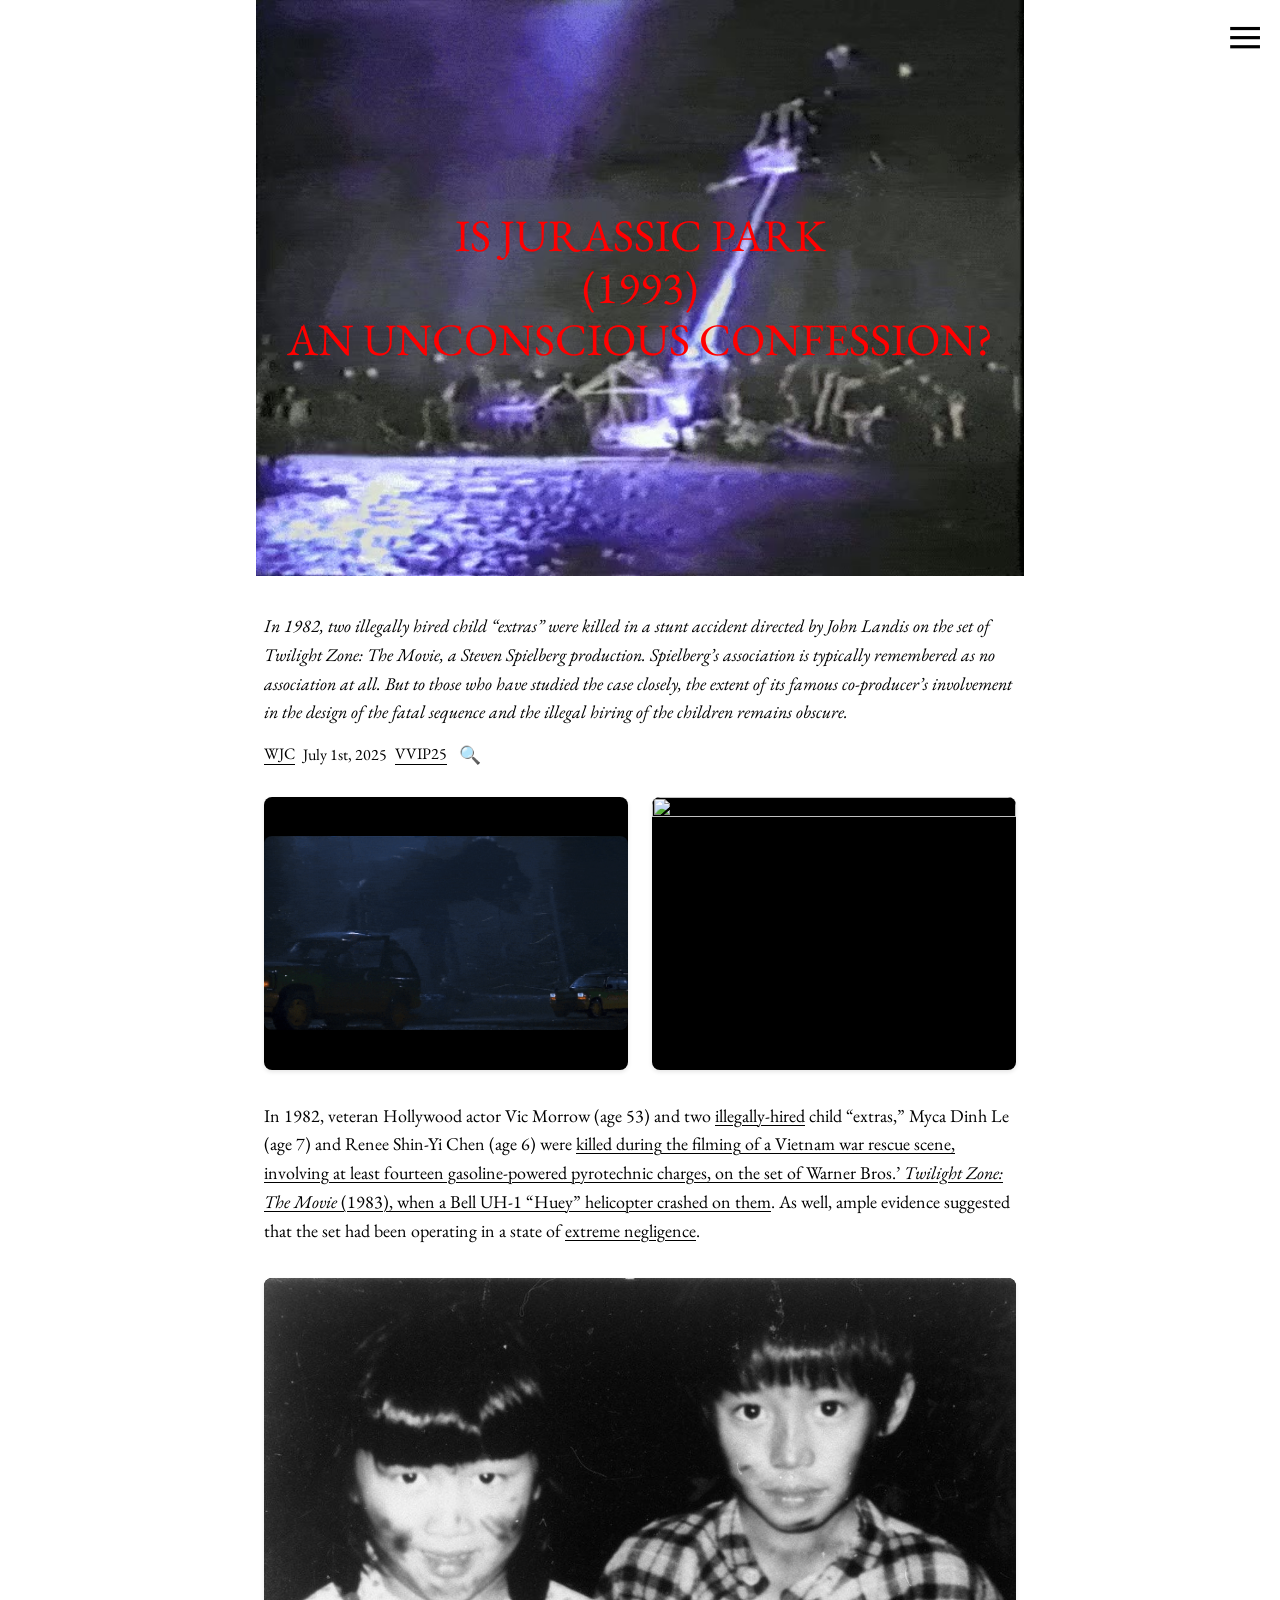
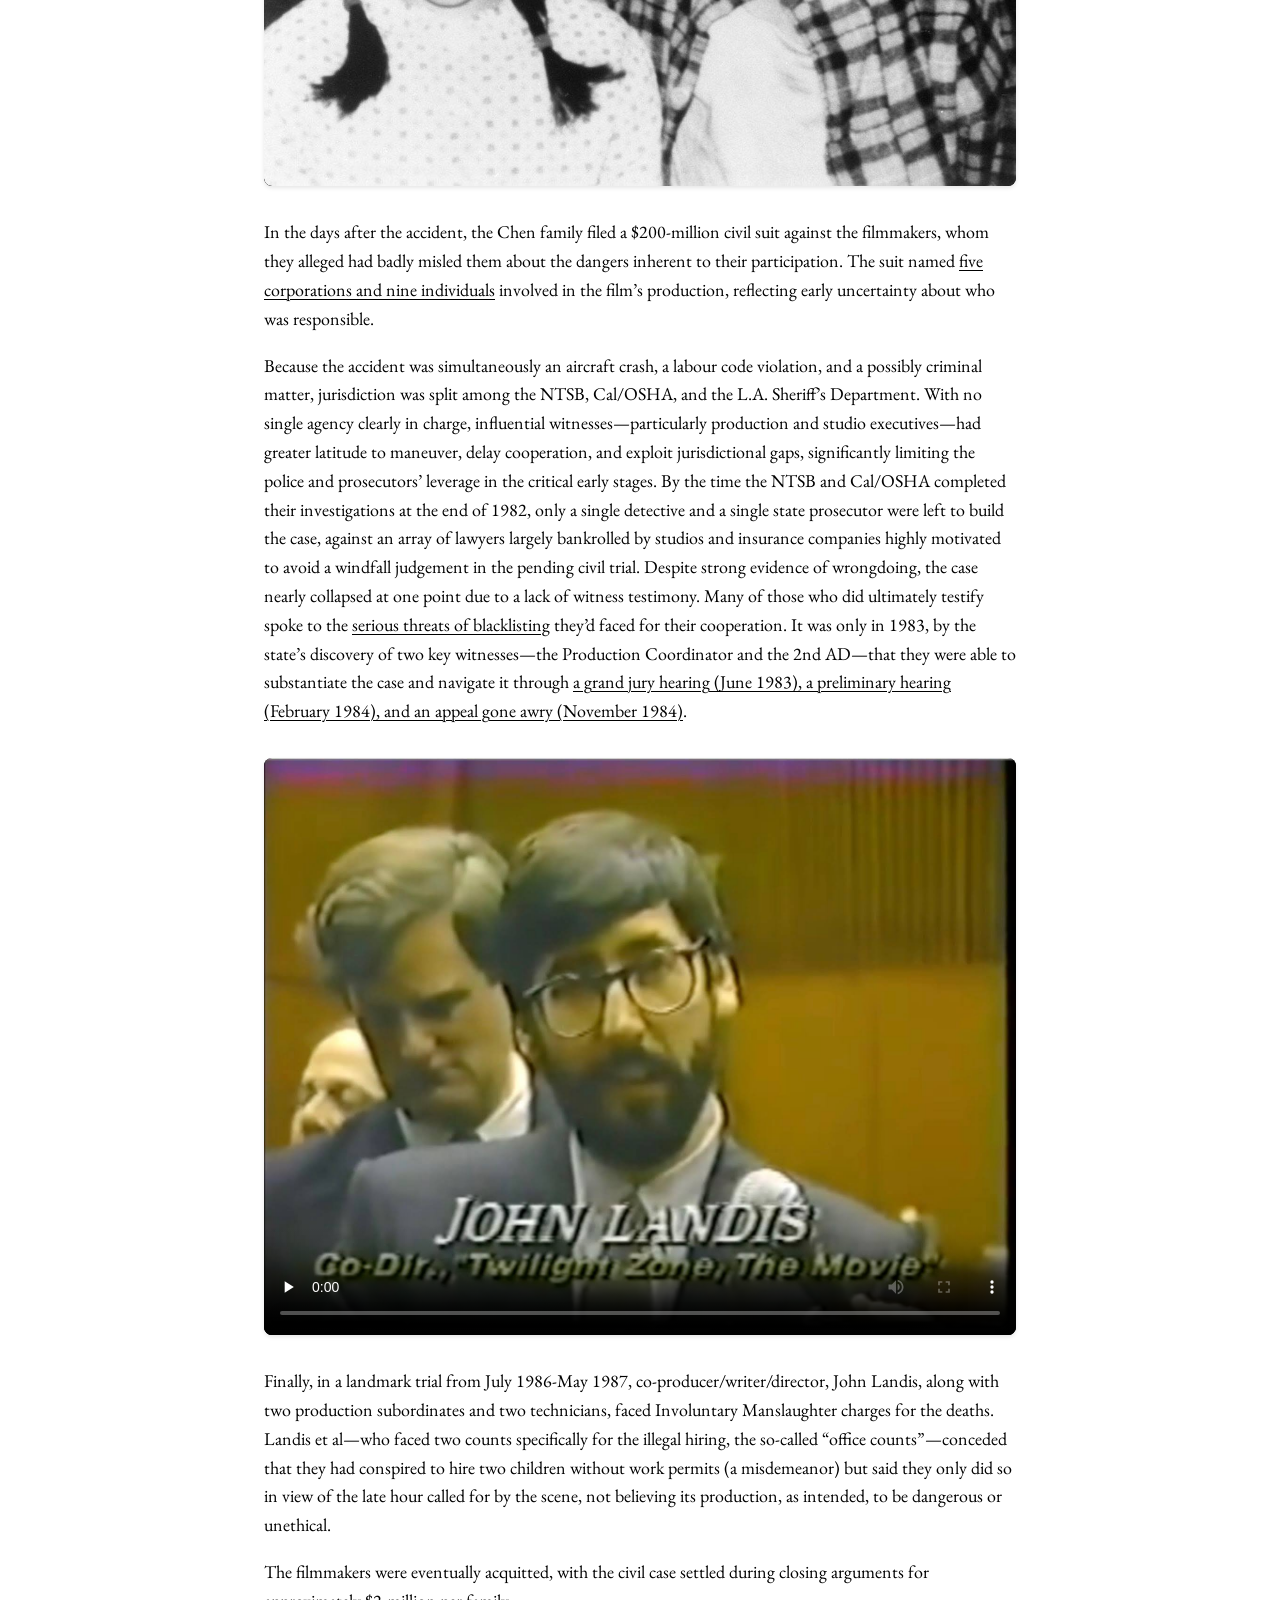
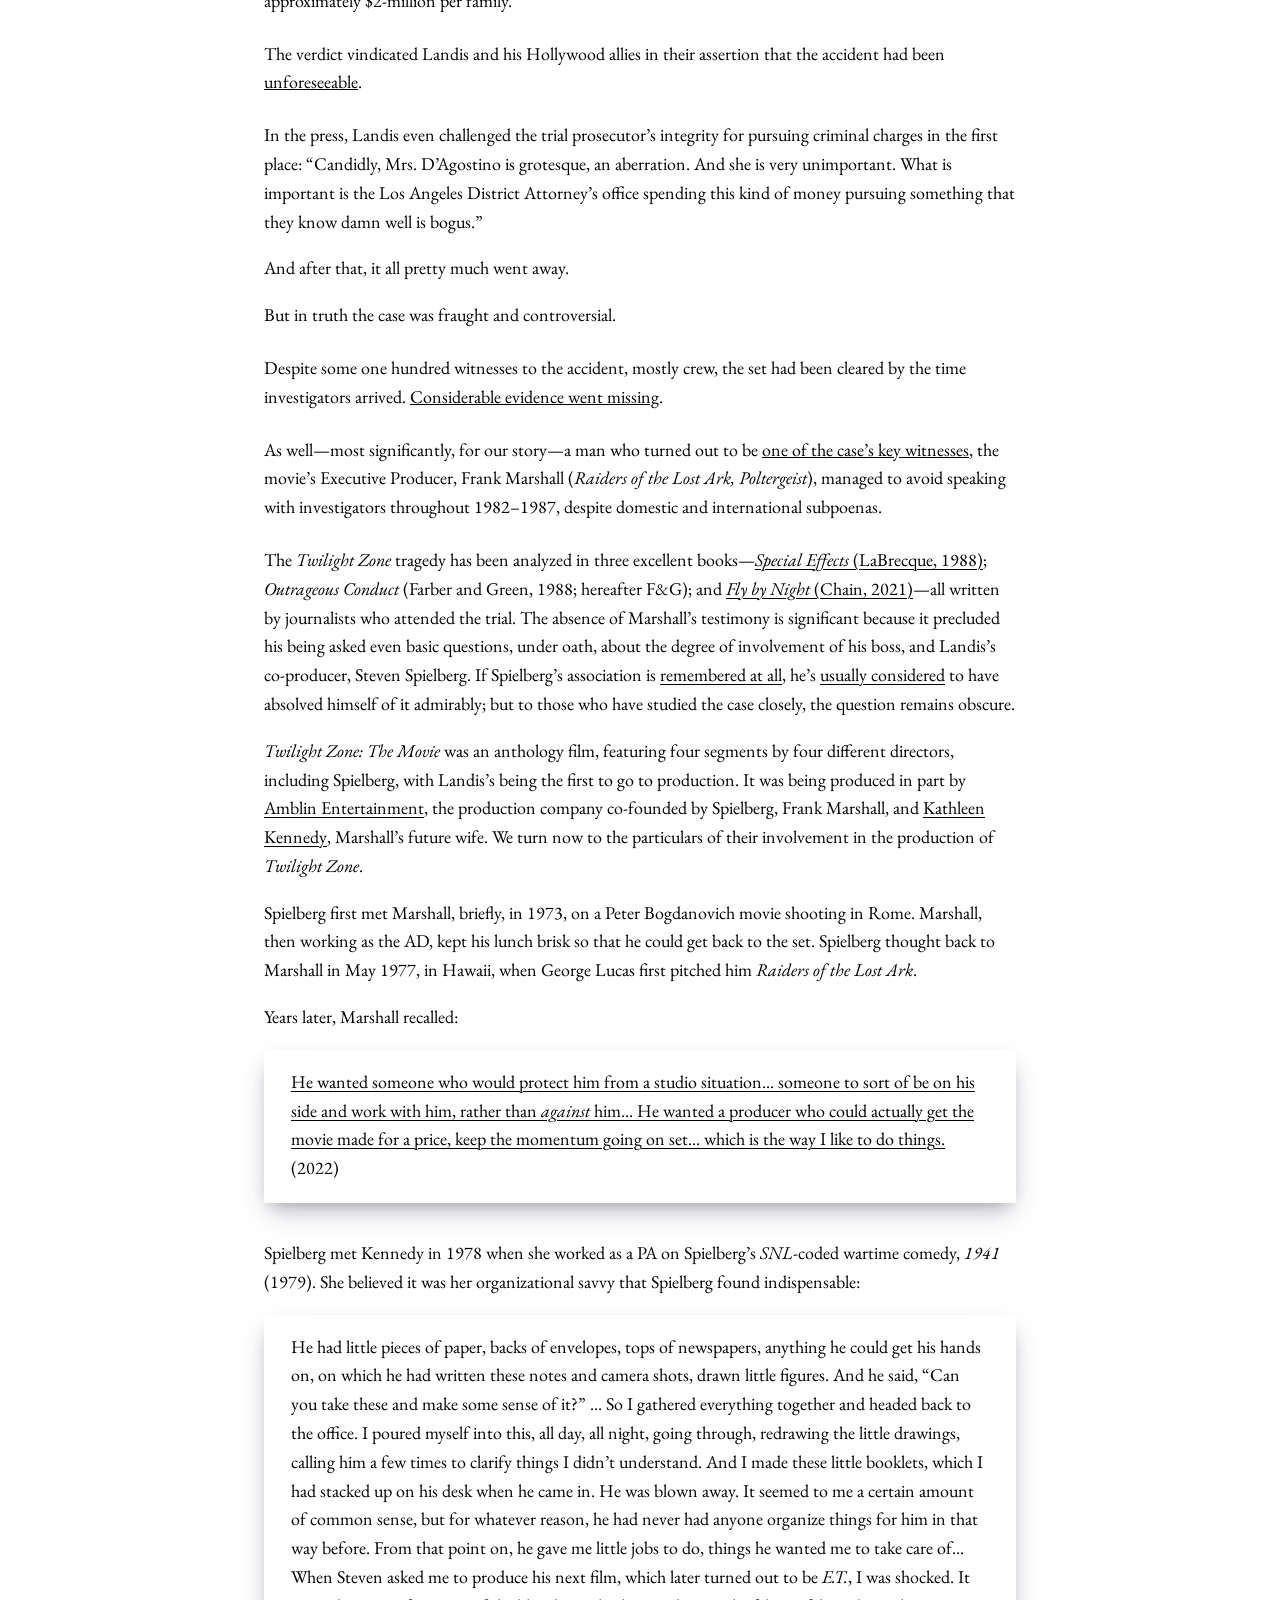
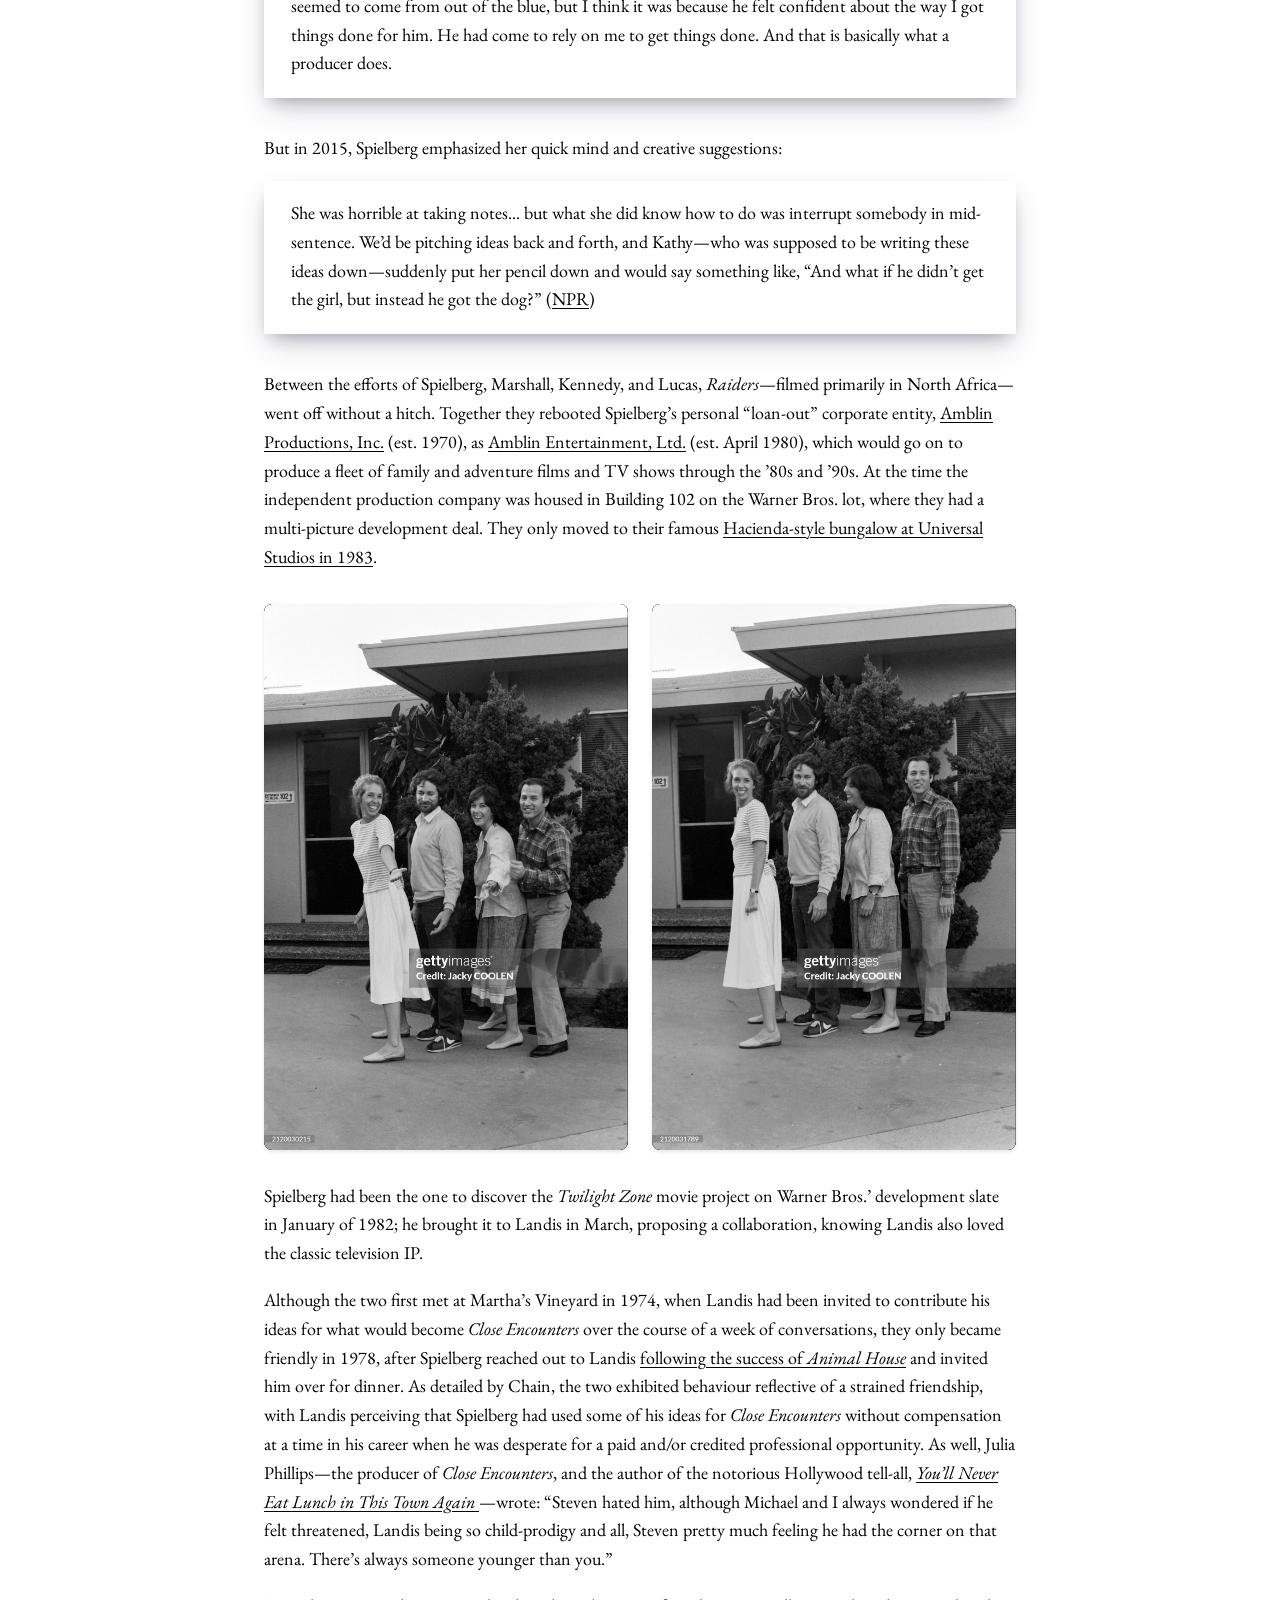
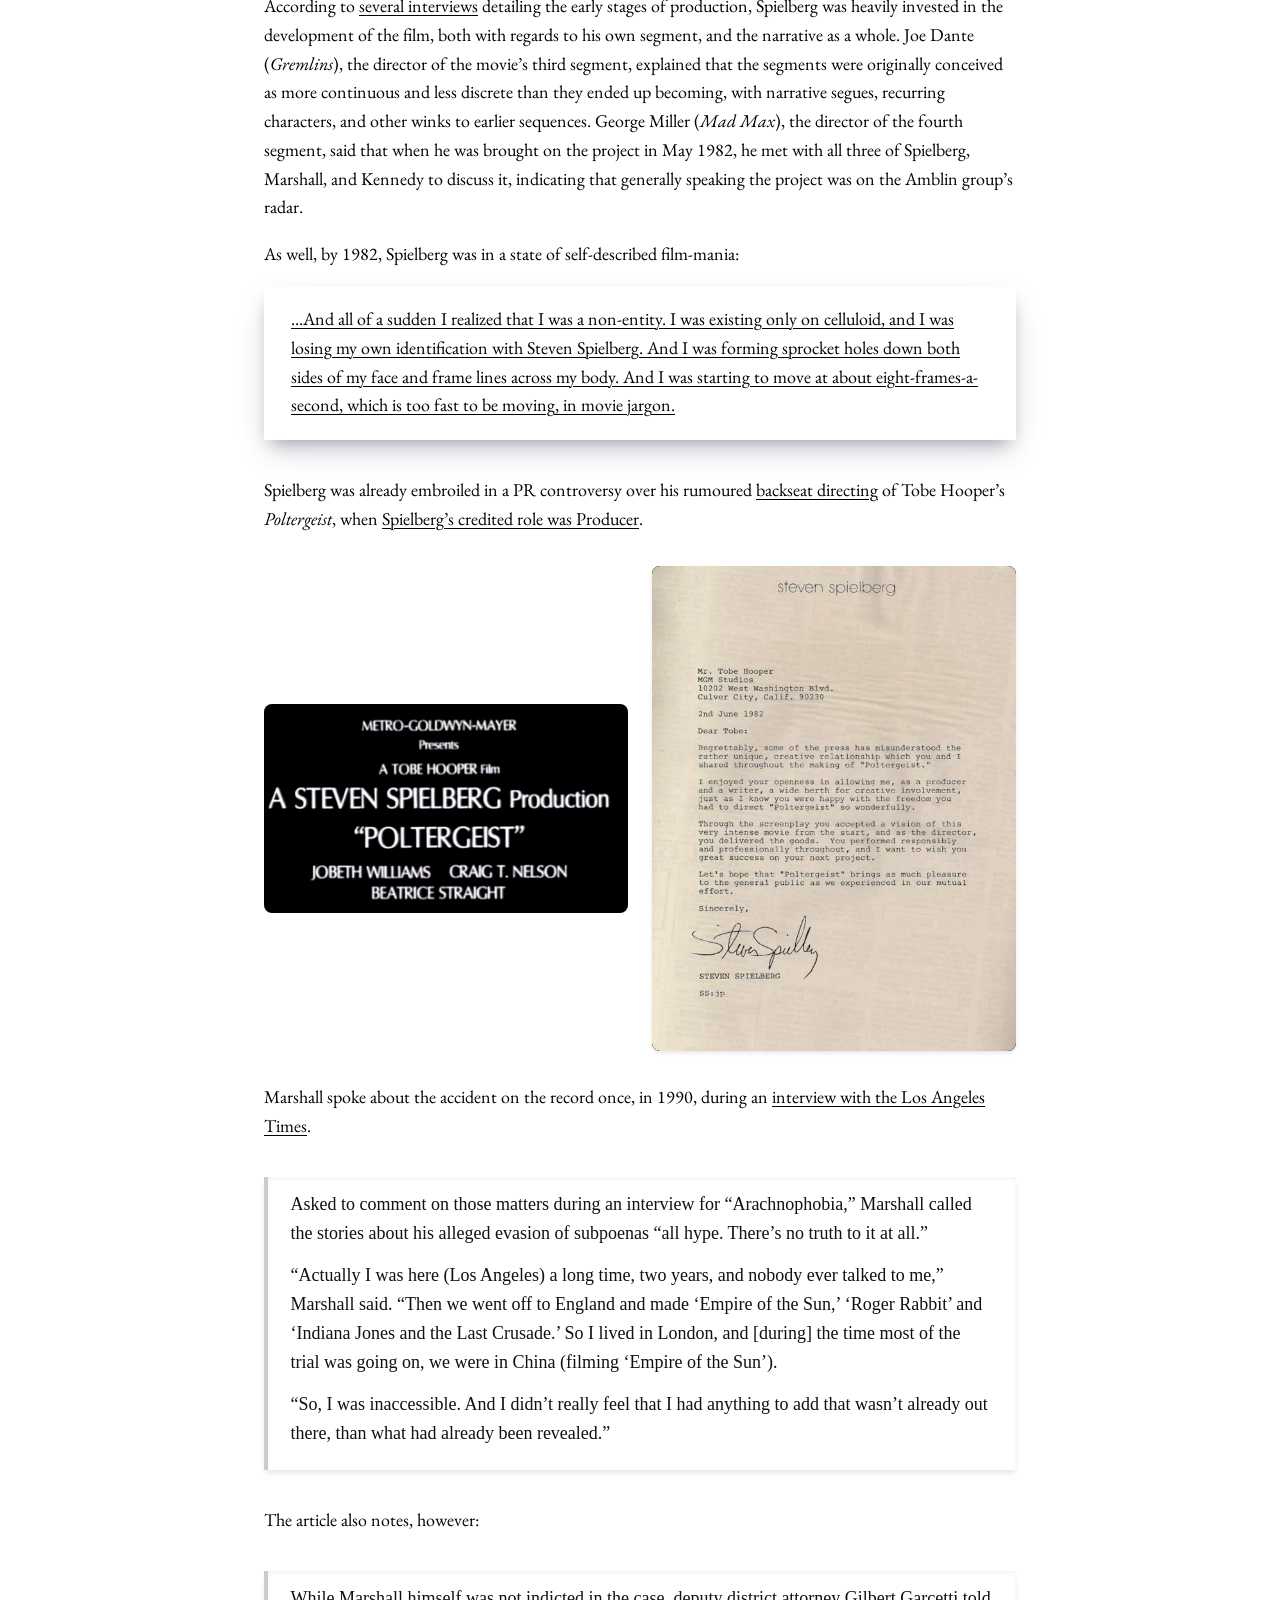
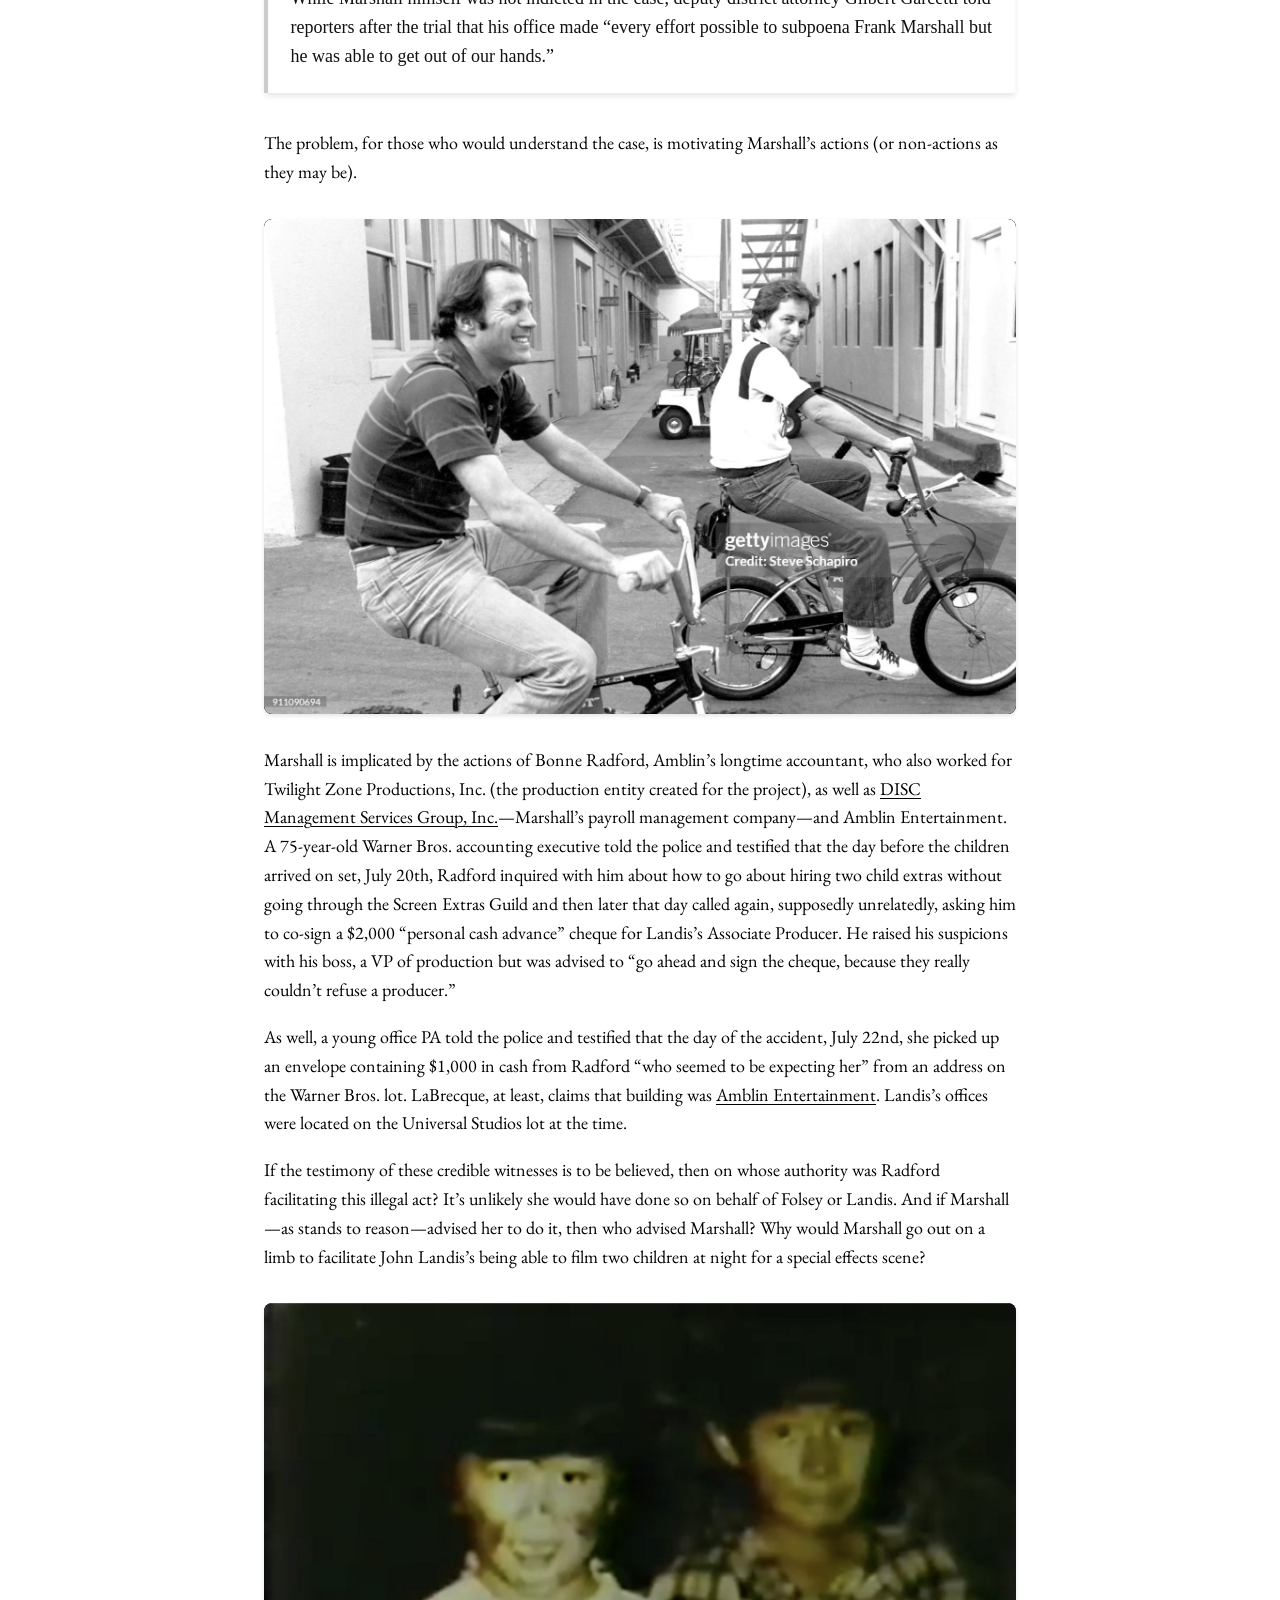
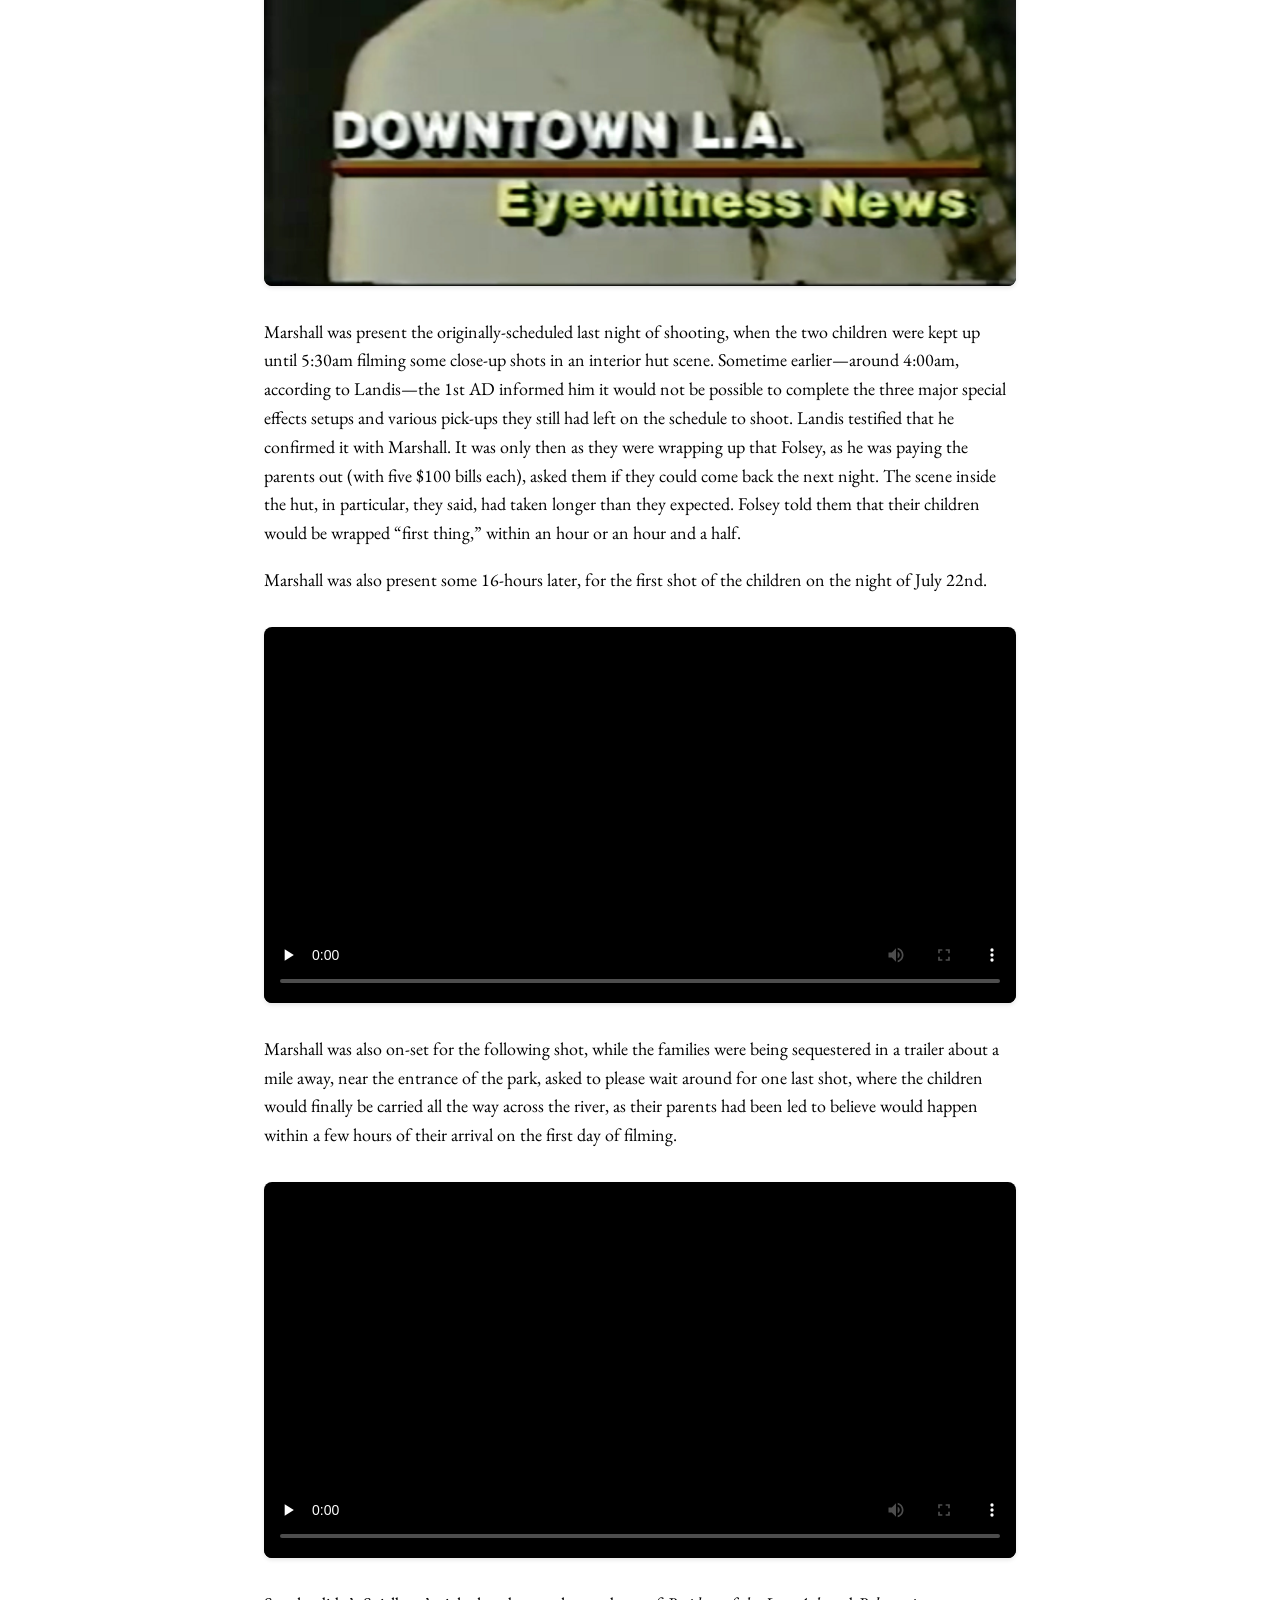
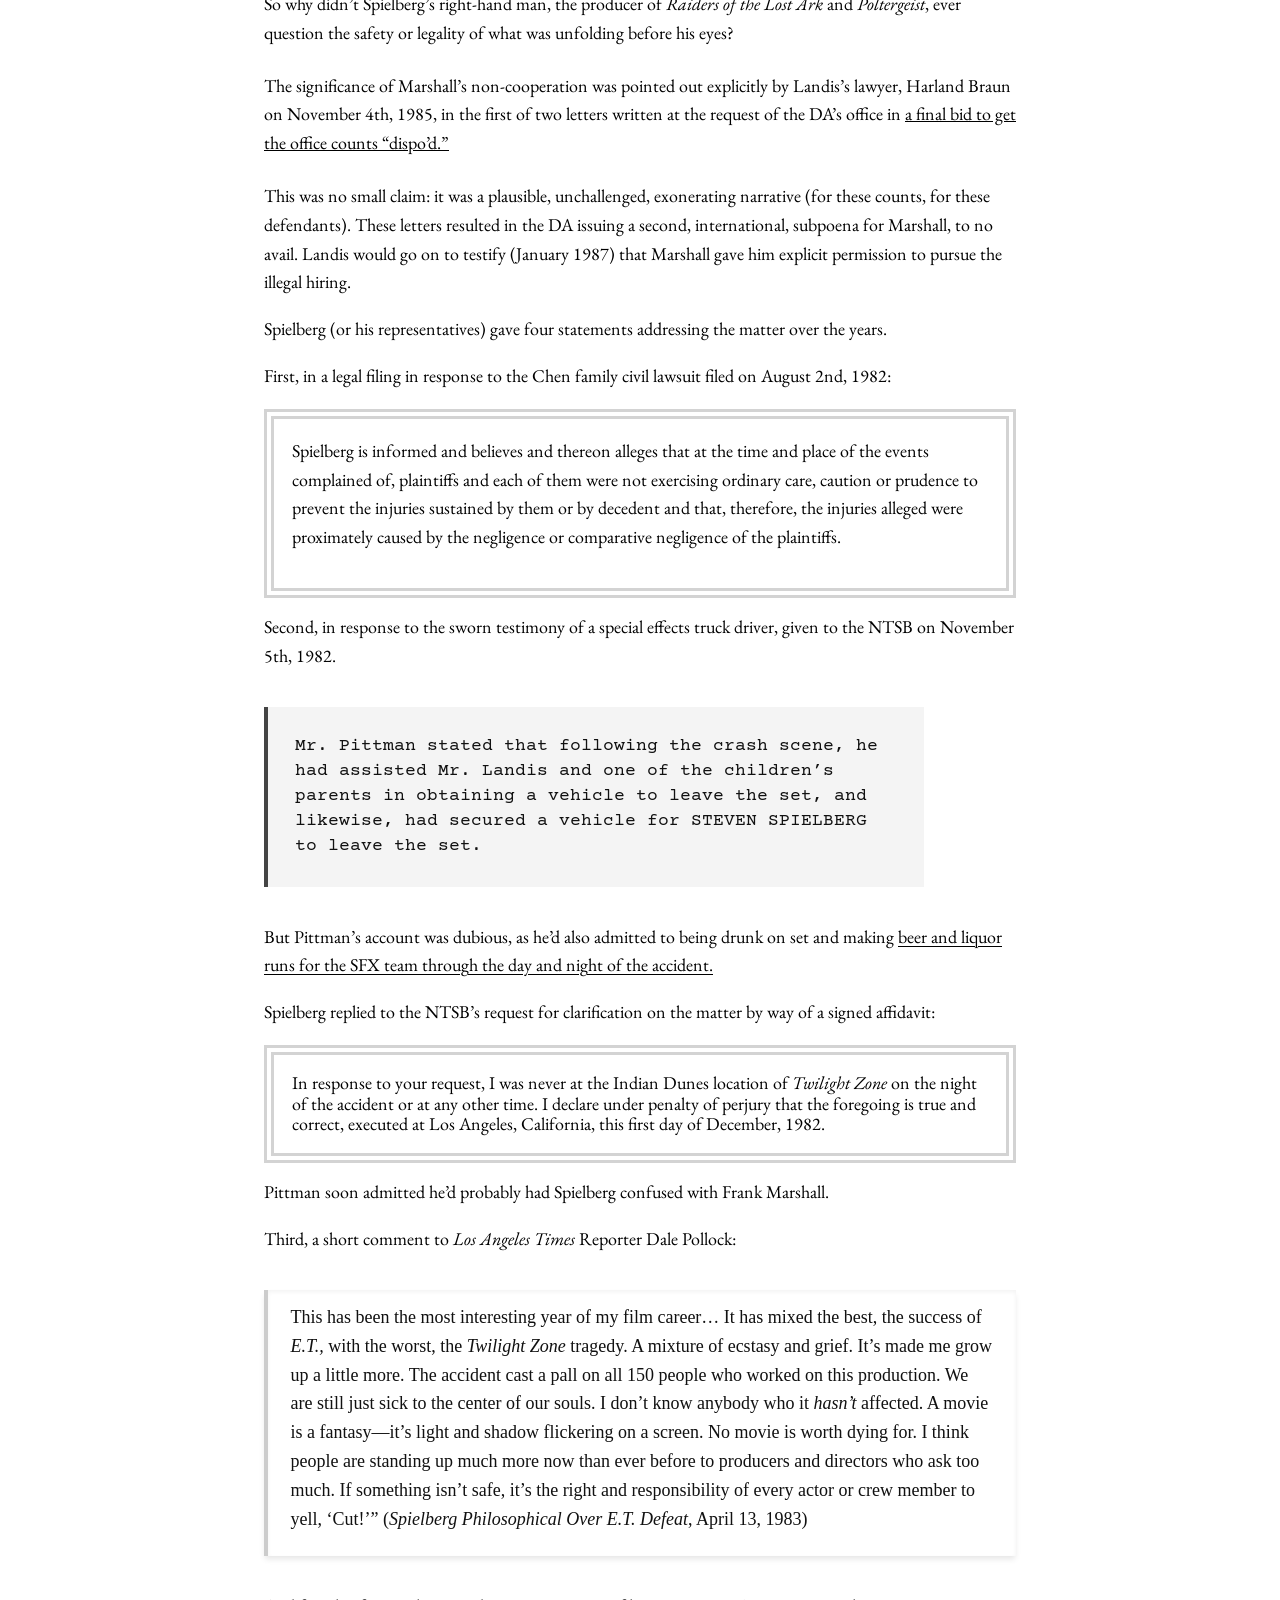
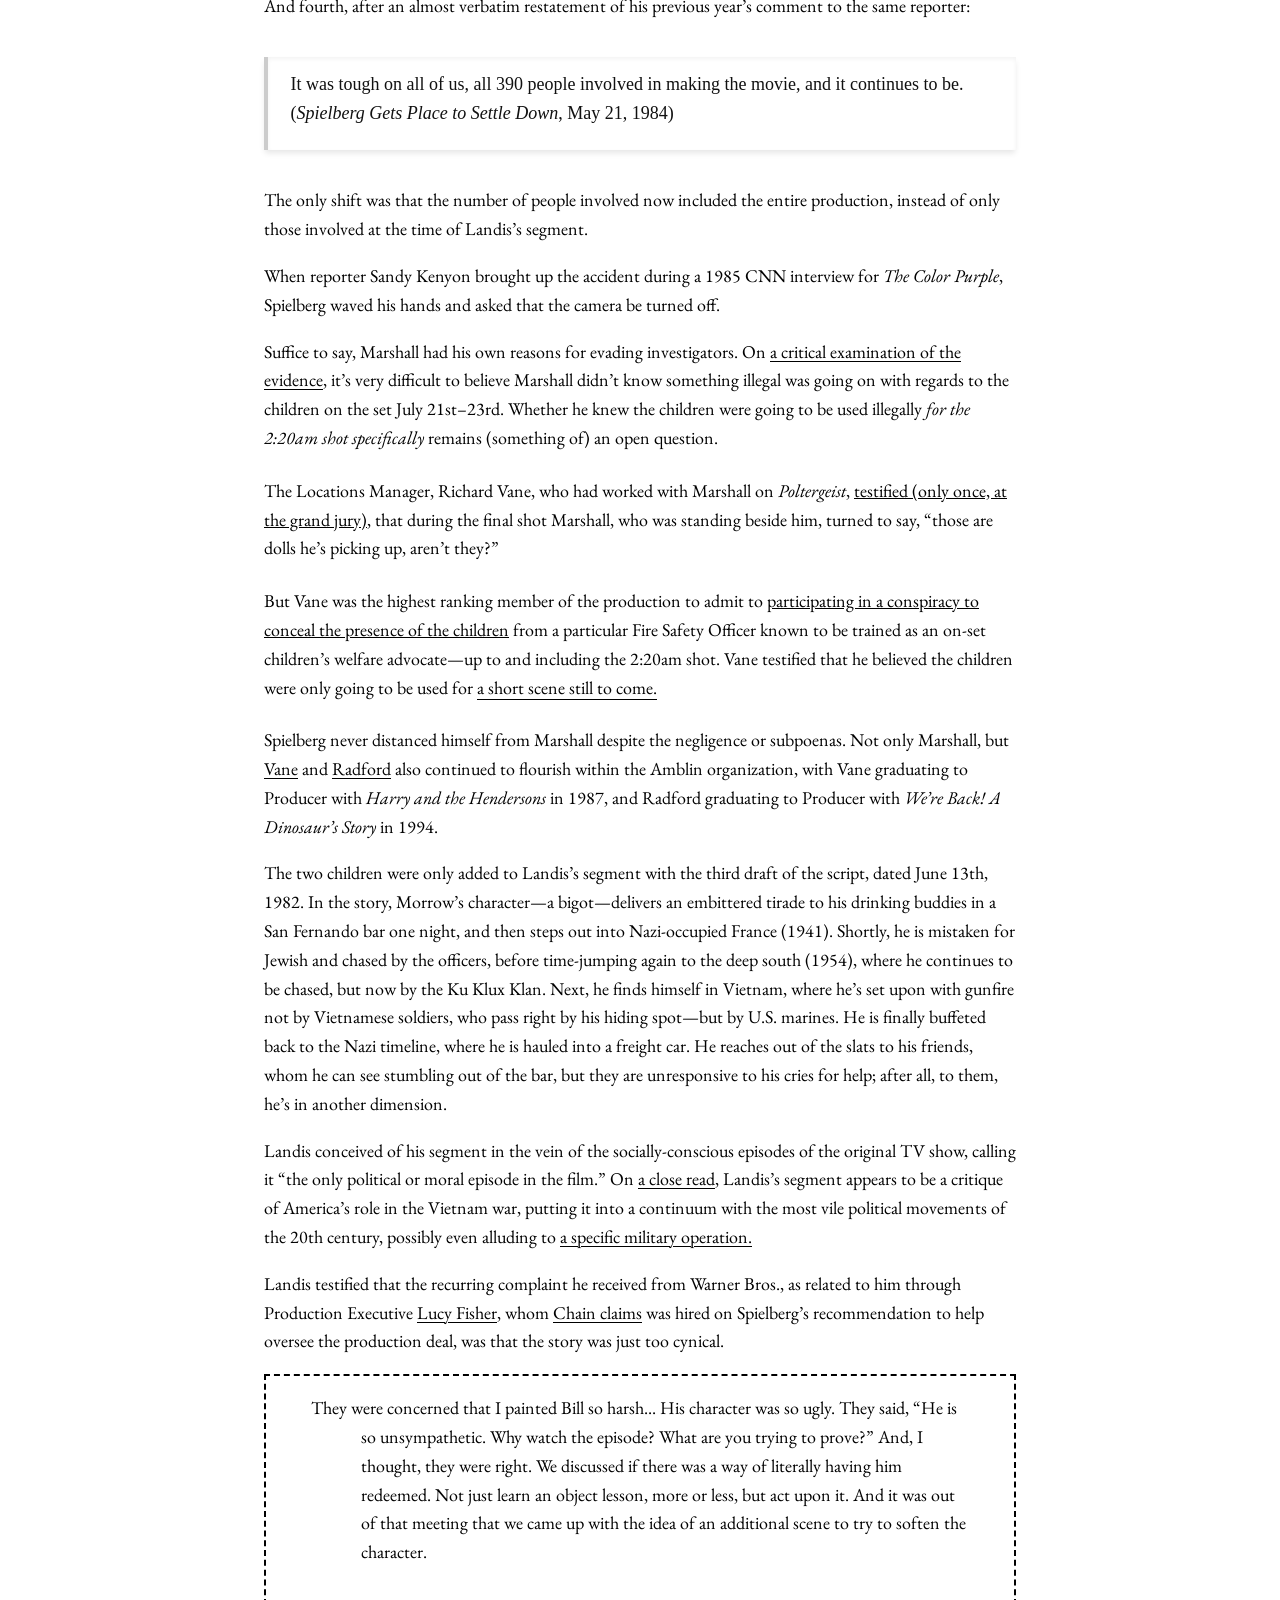
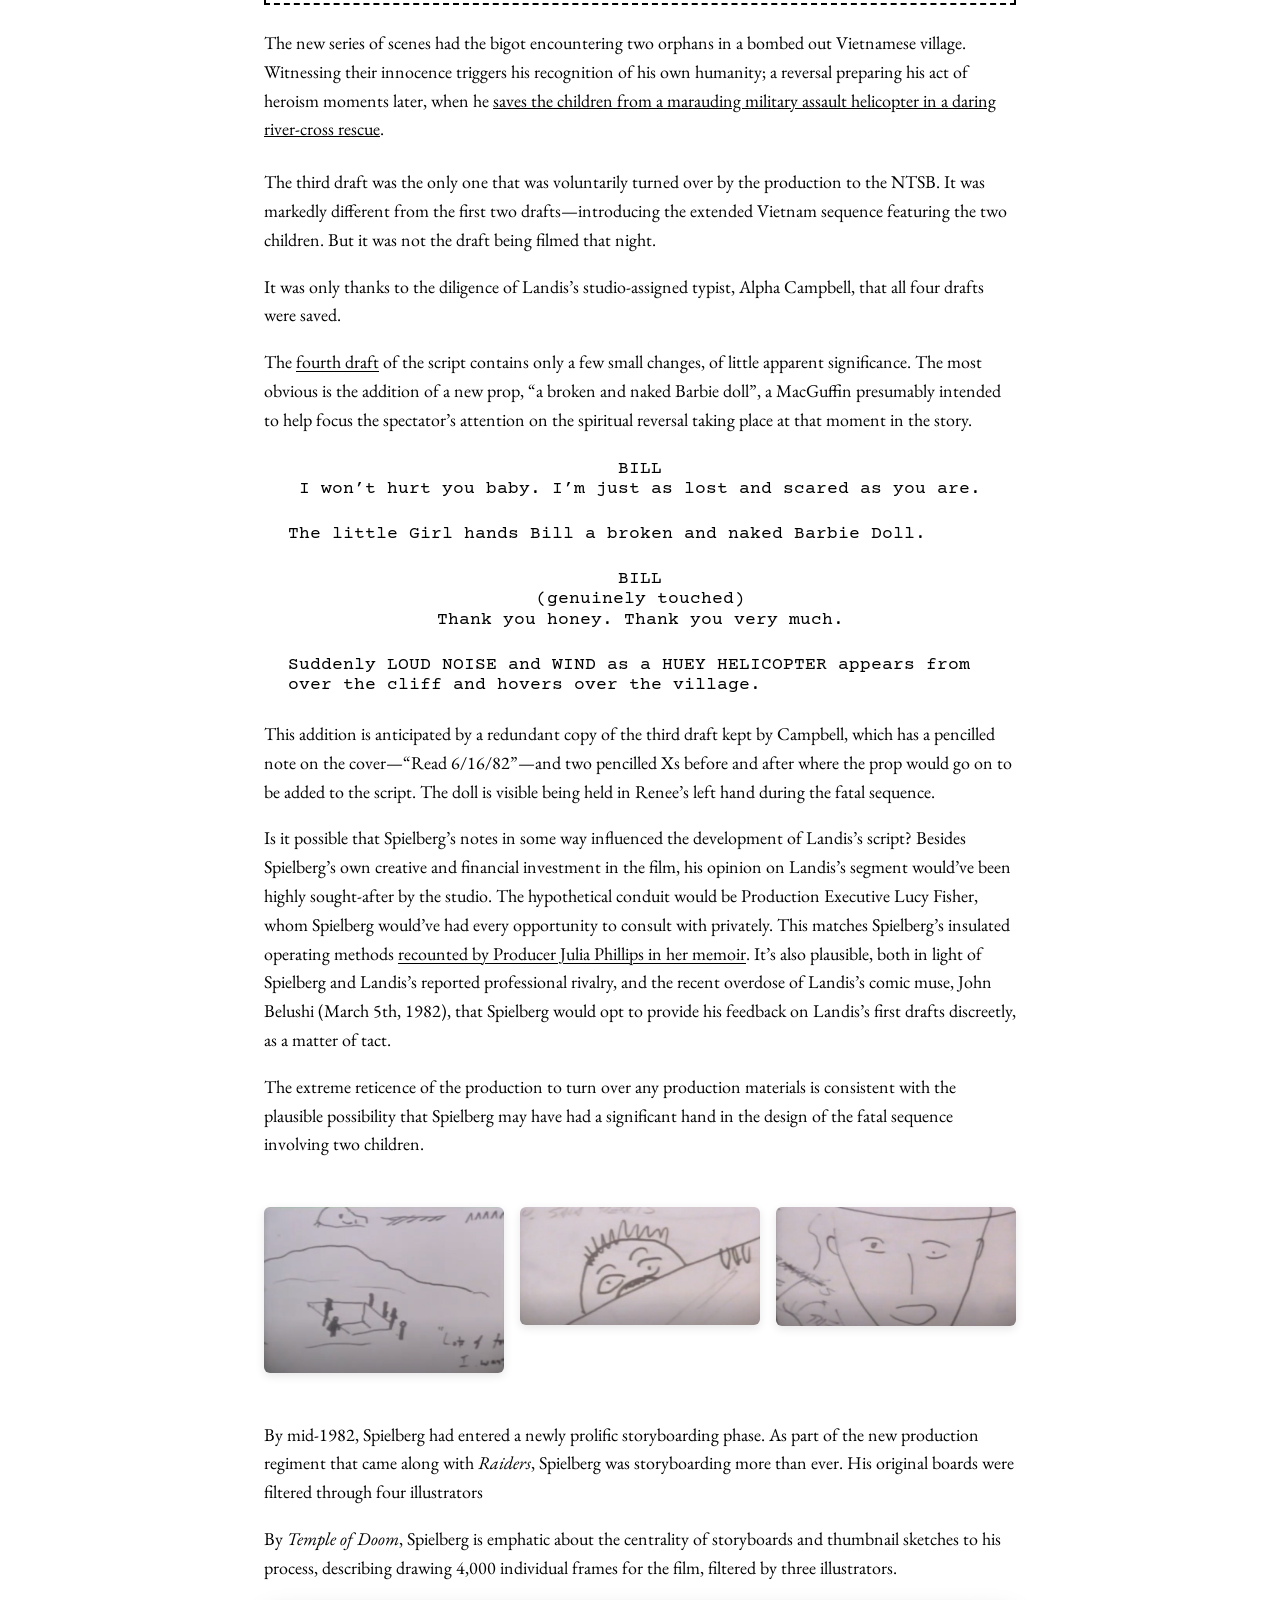
==== index.html @ 268eb4cc "_2" ====
<!DOCTYPE html>
<html lang="en">
<head>
  <title>IJPAUC?</title>
  <link rel="icon" href="./favicon-v2.ico">
  <link rel="stylesheet" type="text/css" href="./css/sass.css">
  <link rel="preconnect" href="https://fonts.googleapis.com">
  <link rel="preconnect" href="https://fonts.gstatic.com" crossorigin>
  <link href="https://fonts.googleapis.com/css2?family=Courier+Prime:ital,wght@0,400;0,700;1,400;1,700&family=EB+Garamond:ital,wght@0,400..800;1,400..800&display=swap" rel="stylesheet">
  <script type="text/javascript" src="./js/menu.js" defer></script>
  <script type="text/javascript" src="./js/tracklinks.js" defer></script>
  <script type="text/javascript" src="./js/darkmode.js" defer></script>
  <meta charset="utf-8">
  <style>
    .version-tag { font-size: 0.55em; white-space: nowrap; }
  </style>
  <meta name="description" content="Is Jurassic Park (1993) an Unconscious Confession?">
  <meta name="viewport" content="width=device-width, initial-scale=1.0">
 <link rel="preload" href="./full/gifs/landingdemo-poster.jpg" as="image" fetchpriority="high">
  <style>
    .radar-mute { display: none; cursor: pointer; }
    #tracker-toggle:checked ~ .widgets-row .radar-mute { display: inline-block; }
  </style>
  <script>
  // Radar sound: when muted, the tracking chimes are silenced (background music is unaffected).
  (function () {
    var KEY = 'radar-mute';
    function muted() { try { return localStorage.getItem(KEY) === 'true'; } catch (e) { return false; } }
    var play = HTMLMediaElement.prototype.play;
    HTMLMediaElement.prototype.play = function () {
      var src = (this.currentSrc || this.src || '') + ' ' + (this.id || '');
      if (muted() && /chime|score-chime/i.test(src)) return Promise.resolve();
      return play.apply(this, arguments);
    };
    document.addEventListener('DOMContentLoaded', function () {
      var box = document.getElementById('radar-mute'), label = document.getElementById('radar-mute-label');
      if (!box || !label) return;
      function sync() { label.textContent = box.checked ? '🔕' : '🔔'; label.title = box.checked ? 'Radar sound off' : 'Radar sound on'; }
      box.checked = muted(); sync();
      box.addEventListener('change', function () { try { localStorage.setItem(KEY, box.checked); } catch (e) {} sync(); });
    });
  })();
  </script>
</head>
<body>
<input type="checkbox" id="info-modal-toggle" hidden>
<div class="modal" id="info-modal">
  <label class="modal-overlay" for="info-modal-toggle"></label>
  <div class="modal-box">
    <label for="info-modal-toggle" class="modal-close">x</label>
    <h2>About</h2>
    <p>This project explores whether <em>Jurassic Park</em> (1993) is an unconscious confession.</p>
    <p>Use the tools in the menu to toggle citations, characters, and parentheticals.</p>
  </div>
</div>
<input type="checkbox" id="abstract-toggle" hidden>
<div class="modal" id="abstract-modal">
  <label class="modal-overlay" for="abstract-toggle"></label>
<div class="modal-box">
  <label for="abstract-toggle" class="modal-close">x</label>
  <div class="abstract-carousel">
    <input type="radio" name="abstract-step" id="abstract1" checked hidden>
    <input type="radio" name="abstract-step" id="abstract2" hidden>
    <input type="radio" name="abstract-step" id="abstract3" hidden>
    <input type="radio" name="abstract-step" id="abstract4" hidden>
    <div class="abstract-slide slide1">
      <label for="abstract2">
        <p><strong>IJPAUC?</strong> is a hybrid research artifact on the edge of classification—book, media essay, pamphlet, game. It invites speculative historiography, mediated memory, and AI-assisted forensics, launched under the #VVIP25 Vancouver Music and Videography Project.</p>
      </label>
    </div>
    <div class="abstract-slide slide2">
      <label for="abstract3">
        <p>It avoids algorithmic closure in favour of a “kruft” method—paying attention to marginalia, redundancies, and discarded leads. This textured mess resists clean narrative synthesis and courts interpretive ambiguity.</p>
      </label>
    </div>
    <div class="abstract-slide slide3">
      <label for="abstract4">
        <p>Like dusting crumbs from a shattered vase to study a missing glyph, IJPAUC? foregrounds affective and evidentiary fragments. It offers luminol where there is no spotlight: a sense of what was once present, now scrubbed out.</p>
      </label>
    </div>
    <div class="abstract-slide slide4">
      <label for="abstract1">
        <p>Beyond its specific case, the form itself is the argument: a para-forensic, media-native pamphlet probing cultural memory. It models a posture of slow epistemology—neither outrage nor apathy, but unresolved, open inquiry.</p>
      </label>
    </div>
  </div>
</div>
</div>
</div>
  <div class="menu-header" id="menu-header">
    <input class="menu-btn" type="checkbox" id="menu-btn" autocomplete="off">
    <label class="menu-icon" for="menu-btn">&#x2261;</label>
    <!-- Place this near the top of your menu HTML, before .menu-grid -->
<input type="checkbox" id="notes-toggle" hidden>
    <!-- The collapsible menu, now using grid -->
    <div class="menu-grid">
      <!-- Hidden checkboxes for toggling -->
      <input type="checkbox" id="info-toggle" hidden>
      <input type="checkbox" id="tools-toggle" hidden>
      <input type="checkbox" id="tracker-toggle" hidden>
<!-- Row 1: main icons -->
<div class="widgets-row">
  <div class="widgets" id="base-widgets">
    <label for="info-modal-toggle" title="About / Info">ℹ️</label>
    <span id="toggleMode" title="Light / Dark Mode"></span>
    <label for="tools-toggle" title="Text Tools">⚙️</label>
    <label for="menu-btn" title="Menu">&#x2630;</label>
  </div>
  <!-- Row 2: utility icons -->
  <div class="widgets" id="tools-widgets">
    <label for="toggle-ch" title="Toggle Characters">🎭</label>
    <label for="toggle-pa" title="Toggle Parentheticals">🔍</label>
    <label for="toggle-ci" title="Toggle Citations">📚</label>
    <input type="checkbox" id="audio-toggle" hidden>
<label for="audio-toggle" class="audio-icon" title="Toggle Background Audio">🔊</label>
<button id="music-toggle" class="music-icon" title="Cycle Background Music">🎶</button>
    <!-- Radar: records links followed (this device only) while on. -->
    <label for="tracker-toggle" title="Toggle Radar">📡</label>
        <input type="checkbox" id="radar-mute" hidden><label for="radar-mute" id="radar-mute-label" class="radar-mute" title="Radar sound on">🔔</label>
    <label for="toggle-x" class="dark-only version-tag" title="Toggle Invisibles">v1.2</label>
    <!-- Kept for older scripts that look up the ghost icon; never shown. -->
    <label for="toggle-x" class="ghost-icon" style="display:none" aria-hidden="true"></label>
  </div>
</div>
      <div class="grid-cell menu-abstract">
        <label for="abstract-toggle" class="abstract-open">Abstract</label>
      </div>
      <!-- 3. Index -->
      <div class="grid-cell menu-index"><a href="index.html" class="track-link" data-id="page1">
Index</a></div>
      <!-- 4–5. Dossier toggle with links -->
      <details class="grid-cell dossier-dropdown">
        <summary>Dossier</summary>
        <ol class="menu-links">
          <li></li><li></li><li></li><li></li> <!-- padding -->

          <li><a href="pages/dossier.html#section-01" class="track-link">
1</a></li>
          <li><a href="pages/dossier.html#section-02" class="track-link">
2</a></li>
          <li><a href="pages/dossier.html#section-03" class="track-link">
3</a></li>
          <li><a href="pages/dossier.html#section-04" class="track-link">
4</a></li>
          <li><a href="pages/dossier.html#section-05" class="track-link">
5</a></li>
          <li><a href="pages/dossier.html#section-06" class="track-link">
6</a></li>
          <li><a href="pages/dossier.html#section-07" class="track-link">
7</a></li>
          <li><a href="pages/dossier.html#section-08" class="track-link">
8</a></li>
          <li><a href="pages/dossier.html#section-09" class="track-link">
9</a></li>
          <li><a href="pages/dossier.html#section-10" class="track-link">
10</a></li>
          <li><a href="pages/dossier.html#section-11" class="track-link">
11</a></li>
          <li><a href="pages/dossier.html#section-12" class="track-link">12</a></li>
          <li><a href="pages/dossier.html#section-13" class="track-link">13</a></li>
          <li><a href="pages/dossier.html#section-14" class="track-link">14</a></li>
          <li><a href="pages/dossier.html#section-15" class="track-link">15</a></li>
          <li><a href="pages/dossier.html#section-16" class="track-link">16</a></li>
          <li><a href="pages/dossier.html#section-17" class="track-link">17</a></li>
          <li><a href="pages/dossier.html#section-18" class="track-link">18</a></li>
          <li><a href="pages/dossier.html#section-19" class="track-link">19</a></li>
          <li><a href="pages/dossier.html#section-20" class="track-link">20</a></li>
          <li><a href="pages/dossier.html#section-21" class="track-link">21</a></li>
          <li><a href="pages/dossier.html#section-22" class="track-link">22</a></li>
          <li><a href="pages/dossier.html#section-notes" class="track-link">23</a></li>
        </ol>
      </details>
    </div> <!-- End of .menu-grid -->
  </div> <!-- End of .menu-header -->
  <!-- ✅ HERO -->
<div id="hero-image-container">
<video autoplay muted playsinline loop preload="auto" id="hero-media" class="hero-media" width="640" height="480">
  <source src="./full/gifs/landingdemo1.mp4" type="video/mp4">
</video>
  <div class="hero-image-text">
    IS JURASSIC PARK<br>(1993)<br>AN UNCONSCIOUS CONFESSION?
  </div>
</div>
<input type="checkbox" id="toggle-pa" hidden>
<input type="checkbox" id="toggle-ci" hidden>
<input type="checkbox" id="toggle-ch" hidden>
<input type="checkbox" id="toggle-x" hidden>
  <main>
    <div class="title-header">
    </div>
    <div>
      
      <p><i>In 1982, two illegally hired child “extras” were killed in a stunt accident directed by John Landis on the set of Twilight Zone: The Movie, a Steven Spielberg production. Spielberg’s association is typically remembered as no association at all. But to those who have studied the case closely, the extent of its famous co-producer’s involvement in the design of the fatal sequence and the illegal hiring of the children remains obscure.</i></p>

<div class="meta-line">
  <a href="https://github.com/wjeffcunningham" class="track-link">WJC</a>
  July 1st, 2025 <!--Ed. July 16th, 2026-->
  <a href="https://www.youtube.com/@VVIP27" class="track-link">VVIP25</a>
  <div class="magnifier-toggle">
    <input type="checkbox" id="magnify-toggle">
    <label for="magnify-toggle" title="Toggle Magnify Mode"></label>
  </div>
</div>
<div class="image-grid">
    <figure>
        <img loading="lazy" decoding="async" width="796" height="423" src="./full/gifs/01-ezgif.com-optimize.gif" alt="">
       <figcaption>Jurassic Park (1993). Main-Road T-Rex Attack. The final draft describes the T-Rex as being “twenty five feet high.”</figcaption>
    </figure>
      <figure>
        <img loading="lazy" decoding="async" width="640" height="480" src="./full/gifs/02-ezgif.com-optimize.gif" alt="">
        <figcaption>Twilight Zone: The Movie, scene 32, July 23rd, 1982. According to the NTSB, the helicopter “hovered about 25 feet above the village.”</figcaption>
    </figure>
</div>
<marginalia data-type="x"><div id="score" class="score-display"></div></marginalia>
<p>In 1982, veteran Hollywood actor Vic Morrow (age 53) and two <a href="pages/dossier.html#section-01" class="track-link" data-id="page2">illegally-hired</a> child “extras,” Myca Dinh Le (age 7) and Renee Shin-Yi Chen (age 6) were <a href="https://en.wikipedia.org/wiki/Twilight_Zone_accident#" class="track-link" data-id="page3">killed during the filming of a Vietnam war rescue scene, involving at least fourteen gasoline-powered pyrotechnic charges, on the set of Warner Bros.’ <em>Twilight Zone: The Movie</em> (1983), when a Bell UH-1 “Huey” helicopter crashed on them</a>. As well, ample evidence suggested that the set had been operating in a state of <a href="pages/dossier.html#section-02" class="track-link" data-id="page4">extreme negligence</a>.</p>
<div class="image-grid">
  <figure>
<img src="./full/pics/01.jpg" loading="lazy">
<figcaption>Last known still photo of Myca and Renee, July 22nd, 1982.</figcaption></figure>
</div>
<p></p>
<p>In the days after the accident, the Chen family filed a $200-million civil suit against the filmmakers, whom they alleged had badly misled them about the dangers inherent to their participation. The suit named <a href="pages/dossier.html#section-03" class="track-link" data-id="page5">five corporations and nine individuals</a> involved in the film’s production, reflecting early uncertainty about who was responsible.</p>
<p>Because the accident was simultaneously an aircraft crash, a labour code violation, and a possibly criminal matter, jurisdiction was split among the NTSB, Cal/OSHA, and the L.A. Sheriff’s Department. With no single agency clearly in charge, influential witnesses—particularly production and studio executives—had greater latitude to maneuver, delay cooperation, and exploit jurisdictional gaps, significantly limiting the police and prosecutors’ leverage in the critical early stages. By the time the NTSB and Cal/OSHA completed their investigations at the end of 1982, only a single detective and a single state prosecutor<marginalia data-type="ch"> (Gary Kesselman)</marginalia> were left to build the case, against an array of lawyers largely bankrolled by studios and insurance companies highly motivated to avoid a windfall judgement in the pending civil trial. Despite strong evidence of wrongdoing, the case nearly collapsed at one point due to a lack of witness testimony. Many of those who did ultimately testify spoke to the <a href="pages/dossier.html#section-04" class="track-link" data-id="page6">serious threats of blacklisting</a> they’d faced for their cooperation. It was only in 1983, by the state’s discovery of two key witnesses—the Production Coordinator<marginalia data-type="ch"> (Donna Schuman)</marginalia> and the 2nd AD<marginalia data-type="ch"> (Andy House)</marginalia>—that they were able to substantiate the case and navigate it through <a href="pages/dossier.html#section-05" class="track-link" data-id="page7">a grand jury hearing (June 1983), a preliminary hearing (February 1984), and an appeal gone awry (November 1984)</a>.</p>
<div class="image-grid">
<figure class="clip-image">
  <video playsinline controls preload="none" poster="./full/pics/02.jpg">
    <source src="./full/mp4s/01_Landis_compressed.mp4" type="video/mp4">
    Your browser does not support the video tag.
  </video>
        <figcaption>Landis, shadowed by his pre-trial attorney, Harland Braun (1984).<marginalia data-type="pa"> Landis maintained an ontological objection to his being charged at all: “The idea that this could have been anything but an unforeseeable accident is not only wrong, it’s bewildering. If anyone would have thought that such a horrendous thing could have happened obviously we would have stopped.”</marginalia></figcaption>
    </figure></div>
<p>Finally, in a landmark trial from July 1986-May 1987, co-producer/writer/director, John Landis<marginalia data-type="pa"> (<em>Animal House, The Blues Brothers</em>)</marginalia>, along with two production subordinates<marginalia data-type="ch"> (George Folsey, Jr., and Dan Allingham)</marginalia> and two technicians<marginalia data-type="ch"> (Paul Stewart and Dorcey Wingo)</marginalia>, faced Involuntary Manslaughter charges for the deaths. Landis et al—who faced two counts specifically for the illegal hiring, the so-called “office counts”—conceded that they had conspired to hire two children without work permits (a misdemeanor) but said they only did so in view of the late hour called for by the scene, not believing its production, as intended, to be dangerous or unethical.</p>
<p>The filmmakers were eventually acquitted, with the civil case settled during closing arguments for approximately $2-million per family.</p>
<details class="quote-toggle">
  <summary>
    The verdict vindicated Landis and his Hollywood allies in their assertion that the accident had been
    <span class="clickable-word">
      <u>unforeseeable</u><span class="punctuation collapsed">.</span><span class="punctuation expanded">:</span>
    </span></summary><br>
  <ul>
    <li><p>“...an industrial accident, nothing more.” (Landis regular, Dan Aykroyd)</p></li>
    <li><p>“...obviously a human catastrophe… not a criminal act.” (Universal Studios Production Executive, Sean Daniel)</p></li>
    <li><p>“...a terrible tragedy, [...] terrible and horrible for everybody. But it was an accident. Which is eventually what the jury decided.” (<em>Twilight Zone</em> Executive Producer, Frank Marshall)</p></li>
  </ul>
</details>
<p>In the press, Landis even challenged the trial prosecutor’s integrity for pursuing criminal charges in the first place: “Candidly, Mrs. D’Agostino is grotesque, an aberration. And she is very unimportant. What is important is the Los Angeles District Attorney’s office spending this kind of money pursuing something that they know damn well is bogus.”<marginalia data-type="ci"> (Feldman, “Outraged: Landis Relieved but Calls Prosecution Dishonest,” <em>Los Angeles Times,</em> June 2, 1987)</marginalia></p>
<p>And after that, it all pretty much went away.</p>
<p>But in truth the case was fraught and controversial.</p>
<details class="quote-toggle evidence-toggle">
  <summary>
    Despite some one hundred witnesses to the accident, mostly crew, the set had been cleared by the time investigators arrived.
    <span class="clickable-word">
      <u>Considerable evidence went missing</u><span class="punctuation collapsed">.</span><span class="punctuation expanded">:</span>
    </span>
  </summary>
  <ul>
    <li><p><a href="pages/dossier.html#section-06a" class="track-link" data-id="page8">One of the shot’s two audio recordings</a></p></li>
    <li><p><a href="pages/dossier.html#section-06b" class="track-link" data-id="page9">The on-set photographer’s negatives</a></p></li>
    <li><p><a href="pages/dossier.html#section-06c" class="track-link" data-id="page10">All of the Executive Producer’s <em>The Making of</em> documentary footage, except for a single shot of a technical rehearsal utilized by the defence</a></p></li>
    <li><p><a href="pages/dossier.html#section-06e" class="track-link" data-id="page11">Several “thumbnail sketches” mentioned by Landis to the NTSB</a></p></li>
    <li><p><a href="pages/dossier.html#section-06f" class="track-link" data-id="page12">All “scripts, notes, and graphic layouts” relating to the film’s production</a>, with two exceptions. (1) The third draft of the script (of four drafts total); and (2) a single top-down diagram of the set known as <a href="pages/dossier.html#section-07" class="track-link" data-id="page13">“the spotting plan,”</a> which included a depiction of a helicopter which had already crashed.</p></li>
  </ul>
</details>
<details class="quote-toggle witness-toggle">
  <summary>
    As well—most significantly, for our story—a man who turned out to be
    <span class="clickable-word"><u>one of the case’s key witnesses</u></span>, the movie’s Executive Producer, Frank Marshall (<em>Raiders of the Lost Ark, Poltergeist</em>), managed to avoid speaking with investigators throughout 1982–1987, despite domestic and international subpoenas.
  </summary>
  <figure class ="scrapbook-img">
    <img src="./full/pics/03.jpg" loading="lazy">
    <figcaption>Frank Marshall, Photographed in France, 1985.</figcaption>
  </figure>
  <ul>
    <li><p><a href="pages/dossier.html#section-01a" class="track-link" data-id="page14">Marshall was informed about Landis’s intentions by a casting agent over a month in advance</a></p></li>
    <li><p><a href="pages/dossier.html#section-01g" class="track-link" data-id="page15">His signature appears on the cheque used to pay the children for their first night of work</a></p></li>
    <li><p><a href="pages/dossier.html#section-01j" class="track-link" data-id="page16">His accountant was reported by a production assistant to have provided her an envelope full of cash on the day of the accident</a></p></li>
    <li><p><a href="pages/dossier.html#section-01k" class="track-link" data-id="page17">He was on-set both nights the children were there, including during earlier shots with the children which also constituted legal violations</a></p></li>
    <li><p><a href="pages/dossier.html#section-01e" class="track-link" data-id="page18">In the chaotic aftermath of the accident, as the highest ranking member of the production in attendance, he made key decisions pertaining to the clearing of the set</a></p></li>
    <li><p><a href="pages/dossier.html#section-01f" class="track-link" data-id="page19">He was documented by Landis’s secretary/typist as raiding Landis’s office for production materials the morning after the accident</a></p></li>
    <li><p><a href="pages/dossier.html#section-01g" class="track-link" data-id="page20">Landis even testified that Marshall <em>explicitly approved the illegal hiring</em>, a story maintained by Landis’s two subordinates. This is especially significant since Marshall was an executive officer at both Twilight Zone Productions, and the payroll company, DISC Management Services Group, Inc., contracted by Warner Bros. to act as a watchdog on the production’s spending. Legally-speaking, according to the criteria for culpability established by the Division of Labor Standards Enforcement, this made Marshall a major person of interest.</a></p></li>
    <li><p><a href="pages/dossier.html#section-13" class="track-link" data-id="page21">In February 1983, a domestic subpoena was issued for Marshall’s testimony, but Marshall was overseas filming <em>Indiana Jones and the Temple of Doom</em>. In November 1985, the defence wrote the DA a letter underscoring Marshall’s key role in the hiring. In June 1986 an international subpoena was issued for Marshall’s testimony. The detective assigned to the case tracked Marshall to London where he tried to serve it to him, but Marshall escaped out the back door into a car, and—according to a report by Scotland Yard—onto a chartered jet headed for Paris. By the time he finally surfaced in Spain in April 1987, as the result of an Interpol “Stop and Hold” order, the prosecution had already rested their case, and his testimony was no longer of any use.</a></p></li>
  </ul>
</details>
</ul>
<p>The <em>Twilight Zone</em> tragedy has been analyzed in three excellent books—<a href="https://archive.org/details/specialeffectsdi00labr/page/114/mode/2up" class="track-link" data-id="page22"><em>Special Effects</em> (LaBrecque, 1988)</a>; <em>Outrageous Conduct</em> (Farber and Green, 1988; hereafter F&G); and <a href="https://www.amazon.ca/Fly-Night-Secret-Spielberg-Twilight/dp/1634243641" class="track-link" data-id="page23"><em>Fly by Night</em> (Chain, 2021)</a>—all written by journalists who attended the trial. The absence of Marshall’s testimony is significant because it precluded his being asked even basic questions, under oath, about the degree of involvement of his boss, and Landis’s co-producer, Steven Spielberg. If Spielberg’s association is <a href="https://www.nytimes.com/2023/06/25/movies/the-twilight-zone-the-movie-accident.html" class="track-link" data-id="page24">remembered at all</a>, he’s <a href="https://podcasts.apple.com/ca/podcast/twilight-zone-the-movie-part-2/id1512847066?i=1000492078299" class="track-link" data-id="page25">usually considered</a> to have absolved himself of it admirably; but to those who have studied the case closely, the question remains obscure.</p>
<p><em>Twilight Zone: The Movie</em> was an anthology film, featuring four segments by four different directors, including Spielberg, with Landis’s being the first to go to production. It was being produced in part by <a href="https://en.wikipedia.org/wiki/Amblin_Entertainment" class="track-link" data-id="page26">Amblin Entertainment</a>, the production company co-founded by Spielberg, Frank Marshall, and <a href="https://en.wikipedia.org/wiki/Kathleen_Kennedy_\(producer\" class="track-link" data-id="page27">Kathleen Kennedy</a>, Marshall’s future wife. We turn now to the particulars of their involvement in the production of <em>Twilight Zone</em>.</p>
<p>Spielberg first met Marshall, briefly, in 1973, on a Peter Bogdanovich movie shooting in Rome. Marshall, then working as the AD, kept his lunch brisk so that he could get back to the set. Spielberg thought back to Marshall in May 1977, in Hawaii, when George Lucas first pitched him <em>Raiders of the Lost Ark</em>.</p>
<p>Years later, Marshall recalled:
<div class="blockquote">
<p>
<a href="https://www.youtube.com/watch?v=6RSM9Y4Xwow" class="track-link" data-id="page28">He wanted someone who would protect him from a studio situation... someone to sort of be on his side and work with him, rather than <em>against</em> him... He wanted a producer who could actually get the movie made for a price, keep the momentum going on set... which is the way I like to do things.</a> (2022)</p>
</div>
<p>Spielberg met Kennedy in 1978 when she worked as a PA on Spielberg’s <i>SNL</i>-coded wartime comedy,<marginalia data-type="pa"> his first box office flop,</marginalia> <em>1941</em> (1979). She believed it was her organizational savvy that Spielberg found indispensable:</p>
<div class="blockquote">
  <p>He had little pieces of paper, backs of envelopes, tops of newspapers, anything he could get his hands on, on which he had written these notes and camera shots, drawn little figures. And he said, “Can you take these and make some sense of it?” ... So I gathered everything together and headed back to the office. I poured myself into this, all day, all night, going through, redrawing the little drawings, calling him a few times to clarify things I didn’t understand. And I made these little booklets, which I had stacked up on his desk when he came in. He was blown away. It seemed to me a certain amount of common sense, but for whatever reason, he had never had anyone organize things for him in that way before. From that point on, he gave me little jobs to do, things he wanted me to take care of... When Steven asked me to produce his next film, which later turned out to be <em>E.T.</em>, I was shocked. It seemed to come from out of the blue, but I think it was because he felt confident about the way I got things done for him. He had come to rely on me to get things done. And that is basically what a producer does. <marginalia data-type="ci"> (qtd. in McBride 320)</marginalia></p>
</div>
<p>But in 2015, Spielberg emphasized her quick mind and creative suggestions:</p>
<div class="blockquote">
  <p>She was horrible at taking notes... but what she did know how to do was interrupt somebody in mid-sentence. We’d be pitching ideas back and forth, and Kathy—who was supposed to be writing these ideas down—suddenly put her pencil down and would say something like, “And what if he didn’t get the girl, but instead he got the dog?” (<a href="https://www.npr.org/2015/12/17/459976428/kathleen-kennedy-from-standing-in-line-to-see-star-wars-to-producing-it-herself" class="track-link" data-id="page29">NPR</a>)</p>
</div>
<p>Between the efforts of Spielberg, Marshall, Kennedy, and Lucas, <em>Raiders</em>—filmed primarily in North Africa—went off without a hitch. Together they rebooted Spielberg’s personal “loan-out” corporate entity, <a href="https://bizfileonline.sos.ca.gov/search/business" class="track-link" data-id="page30">Amblin Productions, Inc.</a> (est. 1970), as <a href="https://bizfileonline.sos.ca.gov/search/business" class="track-link" data-id="page31">Amblin Entertainment, Ltd.</a> (est. April 1980), which would go on to produce a fleet of family and adventure films and TV shows through the ’80s and ’90s. At the time the independent production company was housed in Building 102 on the Warner Bros. lot, where they had a multi-picture development deal. They only moved to their famous <a href="https://www.newyorker.com/magazine/1994/03/21/steven-spielberg-profile-schindlers-list" class="track-link" data-id="page32">Hacienda-style bungalow at Universal Studios in 1983</a>.</p>
<div class="image-grid">
    <figure>
        <img src="./full/pics/04.jpg" loading="lazy">
    </figure>
    <figure>
        <img src="./full/pics/05.jpg" loading="lazy">
        <figcaption>Melissa Mathison (Screenwriter, E.T.), Spielberg, Kennedy, and Marshall circa 1981. Marshall and Kennedy began dating at the conclusion of Raiders after asking and receiving Spielberg’s blessing. <marginalia data-type="ci"> (F&G 66)</marginalia></figcaption>
    </figure></div>
<p>Spielberg had been the one to discover the <em>Twilight Zone</em> movie project on Warner Bros.’ development slate in January of 1982; he brought it to Landis in March, proposing a collaboration, knowing Landis also loved the classic television IP.</p>
<p>Although the two first met at Martha’s Vineyard in 1974, when Landis had been invited to contribute his ideas for what would become <em>Close Encounters</em> over the course of a week of conversations, they only became friendly in 1978, after Spielberg reached out to Landis <a href="./full/mp4s/03_Rivalry_compressed.mp4" class="track-link" data-id="page33">following the success of <em>Animal House</em></a> and invited him over for dinner. As detailed by Chain<marginalia data-type="ci"> (Ch. 6)</marginalia>, the two exhibited behaviour reflective of a strained friendship, with Landis perceiving that Spielberg had used some of his ideas for <em>Close Encounters</em> without compensation at a time in his career when he was desperate for a paid and/or credited professional opportunity. As well, Julia Phillips—the producer of <em>Close Encounters</em>, and the author of the notorious Hollywood tell-all, <a href="https://archive.org/details/youllnevereatlun0000phil/page/572/mode/2up?q=spielberg" class="track-link" data-id="page34"><em>You’ll Never Eat Lunch in This Town Again</em> <marginalia data>(1991)</marginalia></a>—wrote: “Steven hated him, although Michael and I always wondered if he felt threatened, Landis being so child-prodigy and all, Steven pretty much feeling he had the corner on that arena. There’s always someone younger than you<marginalia data-type="ci"> (480)</marginalia>.” </p>
<p>According to <a href="https://www.twilightzonemuseum.com/media/movie/index.php" class="track-link" data-id="page35">several interviews</a> detailing the early stages of production, Spielberg was heavily invested in the development of the film, both with regards to his own segment, and the narrative as a whole. Joe Dante (<em>Gremlins</em>), the director of the movie’s third segment, explained that the segments were originally conceived as more continuous and less discrete than they ended up becoming, with narrative segues, recurring characters, and other winks to earlier sequences. George Miller (<em>Mad Max</em>), the director of the fourth segment, said that when he was brought on the project in May 1982, he met with all three of Spielberg, Marshall, and Kennedy to discuss it, indicating that generally speaking the project was on the Amblin group’s radar<marginalia data-type="ci"> (qtd. in McBride 343)</marginalia>.</p>
<p>As well, by 1982, Spielberg was in a state of self-described film-mania:</p>
<div class="blockquote">
  <p><a href="./full/mp4s/02_Celluloid_compressed.mp4" class="track-link" data-id="page36">...And all of a sudden I realized that I was a non-entity. I was existing only on celluloid, and I was losing my own identification with Steven Spielberg. And I was forming sprocket holes down both sides of my face and frame lines across my body. And I was starting to move at about eight-frames-a-second, which is too fast to be moving, in movie jargon.</a> <marginalia data-type="ci"> (<a href="https://youtu.be/iM-SYk0JAuU?si=QUMUR32_xKjzPOS7&amp;t=101" class="track-link" data-id="page37">60 Minutes Australia, 1982</a>)</marginalia></p>
</div>
<p>Spielberg was already embroiled in a PR controversy over his rumoured <a href="https://youtu.be/DGZanwuNO7o?si=GCBKot52VZrdgRY5" class="track-link" data-id="page38">backseat directing</a> of Tobe Hooper’s <em>Poltergeist</em>, when <a href="./full/mp4s/15_Poltergeist_Teaser_Tiny.mp4" class="track-link" data-id="page39">Spielberg’s credited role was Producer</a>.</p>
<div class="image-grid no-bg-grid">
    <figure>
        <img src="./full/pics/06.jpg" width="1600" height="923" alt="Poltergeist teaser trailer credits">
        <figcaption>The DGA fined Spielberg $15,000 for “denigrating the role of the director” by way of the size of the names in the credits of the trailer, ordered MGM to redo them, and to apologize to Hooper publicly. It’s unlikely the studio would have released the trailer without Spielberg’s approval.<marginalia data-type="pa">Spielberg took out his own two ads. All of this followed persistent rumours (continuing through at least May 1982) that Spielberg had been the real director of the project (McBride 336–40).</marginalia></figcaption>
    </figure>
    <figure>
        <img src="./full/pics/07.jpg" loading="lazy">
        <figcaption>On June 2nd, 1982, Spielberg published a letter in two trade magazines apologizing for the perception that he was the one steering the ship. <marginalia data-type="pa"><a href="pages/dossier.html#section-09" class="track-link" data-id="page40">Note the typist’s initials</a>.</marginalia></figcaption>
    </figure>
</div>
<p>Marshall spoke about the accident on the record once, in 1990, during an <a href="https://www.latimes.com/archives/la-xpm-1990-07-18-ca-714-story.html" class="track-link" data-id="page41">interview with the Los Angeles Times</a>.</p>
<div class="newspaper-block">
  <p>Asked to comment on those matters during an interview for “Arachnophobia,” Marshall called the stories about his alleged evasion of subpoenas “all hype. There’s no truth to it at all.” <marginalia data-type="pa">[...]</marginalia></p>
  <p>“Actually I was here (Los Angeles) a long time, two years, and nobody ever talked to me,” Marshall said. “Then we went off to England and made ‘Empire of the Sun,’ ‘Roger Rabbit’ and ‘Indiana Jones and the Last Crusade.’ So I lived in London, and [during] the time most of the trial was going on, we were in China (filming ‘Empire of the Sun’).</p>
  <p>“So, I was inaccessible. And I didn’t really feel that I had anything to add that wasn’t already out there, than what had already been revealed.”</p>
</div>
<p>The article also notes, however:</p>
<div class="newspaper-block">
  <p>While Marshall himself was not indicted in the case, deputy district attorney Gilbert Garcetti told reporters after the trial that his office made “every effort possible to subpoena Frank Marshall but he was able to get out of our hands.”</p>
</div>
<p>The problem, for those who would understand the case, is motivating Marshall’s actions (or non-actions as they may be).</p>
<div class="image-grid">
    <figure>
        <img src="./full/pics/08.jpg" loading="lazy">
        <figcaption>Marshall and Spielberg circa 1981.</figcaption>
    </figure></div>
<p>Marshall is implicated by the actions of Bonne Radford, Amblin’s longtime accountant, who also worked for Twilight Zone Productions, Inc. (the production entity created for the project), as well as <a href="pages/dossier.html#section-10" class="track-link" data-id="page42">DISC Management Services Group, Inc.</a>—Marshall’s payroll management company—and Amblin Entertainment<marginalia data-type="pa"> (along with two of her sisters, one of whom was Marshall’s personal secretary)</marginalia>. A 75-year-old Warner Bros. accounting executive<marginalia data-type="ch"> (Jim Henderling)</marginalia> told the police and testified that the day before the children arrived on set, July 20th, Radford inquired with him about how to go about hiring two child extras without going through the Screen Extras Guild and then later that day called again, supposedly unrelatedly, asking him to co-sign a $2,000 “personal cash advance” cheque for Landis’s Associate Producer. He raised his suspicions with his boss, a VP of production<marginalia data-type="ch"> (<a href="pages/dossier.html#section-05n">Ed Morey</a>)</marginalia> but was advised to “go ahead and sign the cheque, because they really couldn’t refuse a producer.” <marginalia data-type="ci"> (Police Report)</marginalia></p>
<p>As well, a young office PA<marginalia data-type="ch"> (Carolyn Lee-Epstein)</marginalia> told the police and testified that the day of the accident, July 22nd, she picked up an envelope containing $1,000 in cash from Radford “who seemed to be expecting her” from an address on the Warner Bros. lot. LaBrecque, at least, claims that building was <a href="https://youtu.be/8K1Crn34cEg?si=2auiPNsDI6hhKx-5" class="track-link" data-id="page43">Amblin Entertainment</a><marginalia data-type="ci"> (22; cf. 176)</marginalia>. Landis’s offices were located on the Universal Studios lot at the time.</p>
<p>If the testimony of these credible witnesses is to be believed, then on whose authority was Radford facilitating this illegal act? It’s unlikely she would have done so on behalf of Folsey or Landis. And if Marshall—as stands to reason—advised her to do it, then who advised Marshall? Why would Marshall go out on a limb to facilitate John Landis’s being able to film two children at night for a special effects scene?</p>
<div class="image-grid">
    <figure>
        <img src="./full/pics/09.jpg" loading="lazy">
        <figcaption>Photo of children from night before the accident, July 21st, 1982 <marginalia data-type="pa">(the shoot’s originally intended wrap date, and scheduled “family day.”)</marginalia></figcaption>
    </figure></div>
<p>Marshall was present the originally-scheduled last night of shooting<marginalia data-type="pa"> (July 21st/22nd)</marginalia>, when the two children <marginalia data-type="pa">(6-and-7-years-old)</marginalia> were kept up until 5:30am filming some close-up shots in an interior hut scene. Sometime earlier—around 4:00am, according to Landis—the 1st AD informed him it would not be possible to complete the three major special effects setups and various pick-ups they still had left on the schedule to shoot. Landis testified that he confirmed it with Marshall. It was only then as they were wrapping up that Folsey, as he was paying the parents out (with five $100 bills each), asked them if they could come back the next night. The scene inside the hut, in particular, they said, had taken longer than they expected. Folsey told them that their children would be wrapped “first thing,” within an hour or an hour and a half.</p>
<p>Marshall was also present some 16-hours later, for the first shot of the children on the night of July 22nd.</p>
<div class="image-grid">
    <figure class="clip-image">
      <video playsinline controls preload="none" poster="./full/gifs/03-ezgif.com-optimize.gif">
        <source src="./full/mp4s/d04.mp4" type="video/mp4" loading="lazy">
        Your browser does not support the video tag.
      </video>
        <figcaption>2 of 3 camera angles (one redundant) recovered from the 9:30pm shot, at which time Marshall was present and, according to Chain, so was Kennedy<marginalia data-type="ci"> (Chain, ch. 47)</marginalia>.<marginalia data-type="pa"> If you were a producer of children’s and family films, and you watched this scene, would you be alarmed or think the above might be less than fully legal? Twice (before the shot and during) Morrow was observed by those present to drop (before, during an informal “run-through”) Myca, and (during the actual take) Renee into the water. Landis testified that he asked the children whether or not they could swim, and that “one said yes, and the other said no.”</marginalia></figcaption>
    </figure></div>
<p>Marshall was also on-set for the following shot, while the families were being sequestered in a trailer about a mile away, near the entrance of the park, asked to please wait around for one last shot, where the children would finally be carried all the way across the river, as their parents had been led to believe would happen within a few hours of their arrival on the first day of filming.</p>
    <div class="image-grid"><figure class="clip-image">
      <video playsinline controls preload="none" poster="./full/gifs/d06.gif">
        <source src="./full/mp4s/d05.mp4" type="video/mp4" loading="lazy">
        Your browser does not support the video tag.
      </video>
        <figcaption>The 11:30pm shot<marginalia data-type="pa">, during which the pilot (a Vietnam veteran who had never worked on a Hollywood studio feature) was startled by an unexpected blast and turned suddenly to get away, into another blast that nearly torched the crew inside. The maneuvering was particularly difficult since the helicopter was instructed to hover, as the UPM (defendant Dan Allingham, hanging out the helicopter’s left window) had been tasked with keeping a heavy, unwieldy spotlight tracking Morrow.</marginalia></figcaption>
    </figure></div>
<p>So why didn’t Spielberg’s right-hand man, the producer of <i>Raiders of the Lost Ark</i> and <i>Poltergeist</i>, ever question the safety or legality of what was unfolding before his eyes?
<details class="quote-toggle">
  <summary>The significance of Marshall’s non-cooperation was pointed out explicitly by Landis’s lawyer, Harland Braun on November 4th, 1985, in the first of two letters written at the request of the DA’s office in <u>a final bid to get the office counts “dispo’d.”</u></summary>
  <div class="letter">
    <marginalia data-type="pa">
      <p>Law Offices of Harland W. Braun</p>
      <p>Professional Corporation</p>
      <p>████ ███████ ████ ████</p>
      <p>Los Angeles, California 90067</p>
      <p>Suite 1800</p>
      <p>Two Century Plaza Building</p>
      <p>Area Code 213</p>
      <p>███-████</p>
      <p></p>
      <p>To</p>
      <p>Mr. Gilbert Garcetti</p>
      <p>Chief Deputy District Attorney</p>
      <p>Office of the District Attorney</p>
      <p>1800 Criminal Courts Building</p>
      <p>210 West Temple Street</p>
      <p>Los Angeles, California 90012</p>
      <p></p>
      <p>Re: People vs. Landis, et al.</p>
      <p></p>
    </marginalia>
  <p><marginalia data-type="ci"> [...] </marginalia>The issue involved in the “Twilight Zone” case as charged by your office is whether the defendants knew about a serious danger on the set and chose to disregard that danger. Simple interviews with Spielberg, Marshall, and Kennedy would reveal that these highly placed and acknowledged experts knew that a scene was being shot in their own movie in which actors were being used in a scene with a helicopter and special effects. [...]</p>
  <p>Frank Marshall was on the set on the night of the accident as well as on the previous night. Marshall saw the children present and saw them in the 9:30 shot in which they were held by Vic Morrow in a scene with a helicopter and special effects. Marshall was present the whole evening and observed the 11:30 sequence involving Morrow, the 2:00 rehearsal as well as the scene in which the accident occurred. Marshall was the producer of the “Twilight Zone” and participated at meetings in which the hiring of the children was discussed and agreed upon. Since the statute of limitations has now expired, he has no fifth amendment right and if asked will hopefully tell the truth. But what must be emphasized again is the fact that his participation in the hiring of the children without permits was viewed as a “technical” violation that in no way suggested that anyone was being illegally put in meaningful danger.</p>
  <p>Marshall and Kennedy could verify that Kennedy called the Department of Labor to determine whether permits could be obtained for minors after hours. It was only after her call received a negative response, that the decision was made to employ the children without permits. Again, Ms. Kennedy had no belief that there was any danger even though she was intimately acquainted with the nature of the shot and the use of the children. In fact, she was on the set the prior night when the scenes filmed on the fatal night were scheduled to be shot.</p>
  <p>With respect to Mr. Spielberg, Marshall and Kennedy will be able to state whether he knew that children were to be employed without permits. It could be reasonably inferred that given the close relationship between Spielberg, Marshall and Kennedy and Spielberg’s close supervision of his own movies, that it would be almost inconceivable that Marshall and Kennedy would not tell Spielberg that children were to be employed without permits on Spielberg’s own movie.</p>
  <p>Your office’s statement that there was an exhaustive investigation is not only false with respect to Marshall, but is also false with respect to Spielberg. Spielberg was able to deflect the investigation away from himself by simply submitting a letter stating that he was not on the set the night of the accident. His full and complete knowledge and approval of what was to take place must be assumed and never has been disputed.</p>
  <p>What other major witness could avoid questioning by signing a piece of paper? Your office never asked Spielberg a single question about the accident or the hiring of the children. Your claim that Spielberg was “unavailable” is simply false.</p>
  <p>Associate Producer Kathleen Kennedy (Spielberg segment) herself made the blind call to the Department of Labor. It was only when she received a negative reply to a question of getting permits for night work that the decision was made to employ the children without permits. Kennedy was on the set the night before the accident when the children were present and the special effects were being set up while the helicopter rehearsed. Why has she not been interviewed?</p></div>
</details>
<p>This was no small claim: it was a plausible, unchallenged, exonerating narrative (for these counts, for these defendants). These letters resulted in the DA issuing a second, international, subpoena for Marshall, to no avail. Landis would go on to testify (January 1987) that Marshall gave him explicit permission to pursue the illegal hiring.</p>

<p>Spielberg (or his representatives) gave four statements addressing the matter over the years.</p>
<p>First, in a legal filing in response to the Chen family civil lawsuit filed on August 2nd, 1982:</p>
<div class="letter"><p>Spielberg is informed and believes and thereon alleges that at the time and place of the events complained of, plaintiffs and each of them were not exercising ordinary care, caution or prudence to prevent the injuries sustained by them or by decedent and that, therefore, the injuries alleged were proximately caused by the negligence or comparative negligence of the plaintiffs.</p>
</div>
<p>Second, in response to the sworn testimony of a special effects truck driver, given to the NTSB on November 5th, 1982.
<div class="police-report">Mr. Pittman stated that following the crash scene, he had assisted Mr. Landis and one of the children’s parents in obtaining a vehicle to leave the set, and likewise, had secured a vehicle for STEVEN SPIELBERG to leave the set.<marginalia data-type="pa"> Following this he left the set, driving the 10-ton powder truck followed by Ted [Theldynamos Triantefellow], who was driving the special effects pickup truck. He stated that both of them drove directly to the Burbank Studios. He stated that it was the following day when he and members of the special effects crew met at the Burbank Studios and off-loaded material.</marginalia></div>
<p>But Pittman’s account was dubious, as he’d also admitted to being drunk on set and making <a href="pages/dossier.html#section-12" class="track-link" data-id="page44">beer and liquor runs for the SFX team through the day and night of the accident.</a></p>
<p>Spielberg replied to the NTSB’s request for clarification on the matter by way of a signed affidavit:</p>
<div class="letter">
In response to your request, I was never at the Indian Dunes location of <em>Twilight Zone</em> on the night of the accident or at any other time. I declare under penalty of perjury that the foregoing is true and correct, executed at Los Angeles, California, this first day of December, 1982.</div>
<p>Pittman soon admitted he’d probably had Spielberg confused with Frank Marshall.</p>
<p>Third, a short comment to <em>Los Angeles Times</em> Reporter Dale Pollock:</p>
<div class="newspaper-block">
<p>This has been the most interesting year of my film career… It has mixed the best, the success of <em>E.T.,</em> with the worst, the <em>Twilight Zone</em> tragedy. A mixture of ecstasy and grief. It’s made me grow up a little more. The accident cast a pall on all 150 people who worked on this production. We are still just sick to the center of our souls. I don’t know anybody who it <em>hasn’t</em> affected.
A movie is a fantasy—it’s light and shadow flickering on a screen. No movie is worth dying for. I think people are standing up much more now than ever before to producers and directors who ask too much. If something isn’t safe, it’s the right and responsibility of every actor or crew member to yell, ‘Cut!’” (<em>Spielberg Philosophical Over E.T. Defeat</em>, April 13, 1983)</p></div>
<p>And fourth, after an almost verbatim restatement of his previous year’s comment to the same reporter:</p>
<div class="newspaper-block">
<p>It was tough on all of us, all 390 people involved in making the movie, and it continues to be. (<em>Spielberg Gets Place to Settle Down</em>, May 21, 1984)</p>
</div>
<p>The only shift was that the number of people involved now included the entire production, instead of only those involved at the time of Landis’s segment<marginalia data-type="ci"> (LaBrecque)</marginalia>.</p>
<p>When reporter Sandy Kenyon brought up the accident during a 1985 CNN interview for <em>The Color Purple</em>, Spielberg waved his hands and asked that the camera be turned off<marginalia data-type="ci"> (F&G)</marginalia>.</p>
<p>Suffice to say, Marshall had his own reasons for evading investigators. On <a href="pages/dossier.html#section-13" class="track-link" data-id="page45">a critical examination of the evidence</a>, it’s very difficult to believe Marshall didn’t know something illegal was going on with regards to the children on the set July 21st–23rd. Whether he knew the children were going to be used illegally <em>for the 2:20am shot specifically</em> remains (something of) an open question.</p>
<details class="quote-toggle"><summary>
The Locations Manager, Richard Vane, who had worked with Marshall on <em>Poltergeist</em>, <span class="clickable-word"><u>testified (only once, at the grand jury)</u></span>, that during the final shot Marshall, who was standing beside him, turned to say, “those are dolls he’s picking up, aren’t they?”</summary>
<div class="transcript">
<p>District Attorney (Gary Kesselman): Did you know children were being used?</p>
<p>RV: No, I thought we were going to use dolls. Or, I didn’t really think. My job is not to be involved in that sort of stuff. But I
just assumed we were going to have dolls. Because that would be the ordinary way that that sort of thing would be done.</p>
<p>Standing next to camera crane.</p>
<p>Frank Marshall was standing next to him for 2:20 shot.</p>
<p>“It was pretty dark, we could make out Vic Morrow and John landis. It was just outlines as far as Morrow was concerned. Landis, we could see pretty well. He had a megaphone.”</p>
<p>When he [Vane] saw Morrow pick up kids he thought it was dolls “and John and Vic had some conversation and he picked up what turned out to be the kids right after that.”</p>
<p>[Vane] turned to Frank Marshall—can’t quote conversation exactly: “but the substance of it was that we just assumed he was picking up—unconsciously, but this all happened very rapidly—we were just assuming they were dolls.”</p>
<p>“You had some conversation with Frank Marshall in which it was your impression Frank Marshall was stating to you that he believed they were dolls also?”</p>
<p>“Yes.”</p>
</div></details>
<p><details class="quote-toggle"><summary> But Vane was the highest ranking member of the production to admit to <span class="clickable-word"><u>participating in a conspiracy to conceal the presence of the children</u></span> from a particular Fire Safety Officer<marginalia data-type="ch"> (Jack Tice)</marginalia> known to be trained as an on-set children’s welfare advocate—up to and including the 2:20am shot. Vane testified that he believed the children were only going to be used for <a href="pages/dossier.html#section-14" class="track-link" data-id="page46">a short scene still to come.</a></summary></p>
<div class="transcript">
<p>“Did you know they would be there in violation of the law?</p>
<p>“Yes, I knew that they were going to be there. I did not think that they would be in the explosion scene. There was a scene that was going to follow that in which the kids were in a shelter.”</p>
</div></details>
<p>Spielberg never distanced himself from Marshall despite the negligence or subpoenas. Not only Marshall, but <a href="https://www.imdb.com/name/nm0888994/" class="track-link" data-id="page47">Vane</a> and <a href="https://www.imdb.com/name/nm0705511/" class="track-link" data-id="page48">Radford</a> also continued to flourish within the Amblin organization, with Vane graduating to Producer with <em>Harry and the Hendersons</em> in 1987, and Radford graduating to Producer with <em>We’re Back! A Dinosaur’s Story</em> in 1994.</p>
<p>The two children were only added to Landis’s segment with the third draft of the script, dated June 13th, 1982. In the story, Morrow’s character—a bigot—delivers an embittered tirade to his drinking buddies in a San Fernando bar one night, and then steps out into Nazi-occupied France (1941). Shortly, he is mistaken for Jewish and chased by the officers, before time-jumping again to the deep south (1954), where he continues to be chased, but now by the Ku Klux Klan. Next, he finds himself in Vietnam, where he’s set upon with gunfire not by Vietnamese soldiers, who pass right by his hiding spot—but by U.S. marines. He is finally buffeted back to the Nazi timeline, where he is hauled into a freight car. He reaches out of the slats to his friends, whom he can see stumbling out of the bar, but they are unresponsive to his cries for help; after all, to them, he’s in another dimension.</p>
<p>Landis conceived of his segment in the vein of the socially-conscious episodes of the original TV show, calling it “the only political or moral episode in the film.” On <a href="pages/dossier.html#section-16" class="track-link" data-id="page49">a close read</a>, Landis’s segment appears to be a critique of America’s role in the Vietnam war, putting it into a continuum with the most vile political movements of the 20th century, possibly even alluding to <a href="https://en.wikipedia.org/wiki/Nuseirat_rescue_and_massacre" class="track-link" data-id="page50">a specific military operation.</a></p>
<p>Landis testified that the recurring complaint he received from Warner Bros., as related to him through Production Executive <a href="https://en.wikipedia.org/wiki/Lucy_Fisher" class="track-link" data-id="page51">Lucy Fisher</a>, whom <a href="pages/dossier.html#section-15" class="track-link" data-id="page52">Chain claims</a> was hired on Spielberg’s recommendation to help oversee the production deal, was that the story was just too cynical.</p>
<div class="transcript"><p>They were concerned that I painted Bill so harsh... His character was so ugly. They said, “He is so unsympathetic. Why watch the episode? What are you trying to prove?” And, I thought, they were right. We discussed if there was a way of literally having him redeemed. Not just learn an object lesson, more or less, but act upon it. And it was out of that meeting that we came up with the idea of an additional scene to try to soften the character.</p></div>
<details class="quote-toggle"><summary>
The new series of scenes had the bigot encountering two orphans in a bombed out Vietnamese village. Witnessing their innocence triggers his recognition of his own humanity; a reversal preparing his act of heroism moments later, when he <span class="clickable-word"><u>saves the children from a marauding military assault helicopter in a daring river-cross rescue</u></span>.</summary>
<div class="scriptexcerpt">
<p>28 EXT. ASIAN RIVER - NIGHT</p>
<p>Bill comes out from the swamp onto the banks of the fairly wide river. Across the water he sees some sort of village: thatched buildings, maybe nine or ten of them. Light bulbs loosely strung on wires hung between the huts illuminating the sparse community at the base of the cliff on the water.</p>
<p>Bill cautiously moves towards the village.</p>
<p>29 EXT. VILLAGE - NIGHT</p>
<marginalia data-type="pa"><div class = "script-mark">[MARK ON PAGE, left margin: X]</div></marginalia>
<p>Bill carefully enters the area but finds no one.</p>
<p>The place is deserted.</p>
<p>After looking into each hut verifying that he is alone, he sits down on the ground, his back leaning against the wall of a hut.</p>
<p>He hears something. </p>
<p>Looking around in panic he sees TWO SMALL CHILDREN, Vietnamese, a Boy three years old, a Girl maybe five. </p>
<p>They are both ill-clothed, nearly naked. The boy and Girl walk over to Bill.</p>
<p>Bill stands and looks around very worried.</p>
<div class = "scriptexcerpt-center">BILL<br>Where are your parents?</div>
<p>The Boy and Girl just look at him.</p>
<div class = "scriptexcerpt-center">BILL<br>Where is everybody? Where are your people?</div>
<p>The kids just look at him.</p>
<div class = "scriptexcerpt-center"><p>BILL<br>Are you by yourselves?</p></div>
<p>The Boy takes Bill’s hand.</p>
<div class = "scriptexcerpt-center"><p>BILL<br>I need help. Can you help me? Can you take me to somewhere safe?</p></div>
<marginalia data-type="pa"><div class = "script-mark"><p>[MARK ON PAGE, RIGHT MARGIN: X]</p></div></marginalia>
<p>Bill realizes that these kids are as helpless as he is.</p>
<div class = "scriptexcerpt-center"><p>BILL<br>Do you have any food? I guess you don’t have any beer either.</p></div>
<p>Bill’s arm hurts and he sits back down. The Boy sits next to him and immediately falls asleep leaning on Bill’s lap.</p>
<div class = "scriptexcerpt-center"><p>BILL<br>(To Girl)<br>Is this your brother?</p></div>
<p>The Girl stares.</p>
<div class = "scriptexcerpt-center"><p>BILL<br>I won’t hurt you baby. I’m just as lost and scared as you are.</p></div>
<p>Suddenly LOUD NOISE and WIND as a HUEY HELICOPTER appears from over the cliff and hovers over the village.</p>
<p>Bill stands as both kids cling to him in terror.</p>
<div class = "scriptexcerpt-center"><p>BILL<br>(shouts)<br>Help us! I’ve got children down here!</p></div>
<p>30 HELICOPTER’S P.O.V. - NIGHT</p>
<p>Bill waving his arms.</p>
<p>31 EXT. VILLAGE - NIGHT</p>
<p>The machine gun mounted in the copter opens fire on Bill. </p>
<p>He grabs the kids and runs for cover.</p>
<p><div class = "scriptexcerpt-center"><p>BILL<br>(screaming)<br>Stop it! I’ve got children here!<br>Stop it! Stop it!<p></div>
<p>Bill clutching the kids crouches behind one of the huts. The helicopter turns on a powerful spotlight and hovers over the village sweeping it with its beam.</p>
<div class = "scriptexcerpt-center"><p>BILL<br>(To kids)<br>I’ll keep you safe kids. I promise. Nothing will hurt you, I swear to God!</p></div>
<p>The helicopter makes another pass over the village and then one of the huts EXPLODES in a spectacular fireball. One after another the buildings blow up in flames as the helicopter systematically destroys the village in its search for Bill.</p>
<p>Finally Bill, holding a child in each arm, makes a herculean effort and runs for the shallow river.</p>
<p>With the village burning behind them Bill runs as best he can across the river.</p>
<p>32 ASIAN RIVER - NIGHT</p>
<p>The helicopter spots them and guns blazing, heads toward the river. As Bill carrying the kids desperately makes his way through the water, the helicopter makes several passes, strafing the area. Bill makes it to shore and sees a wooden shed. Making a super-human attempt he manages to get all three of them inside. He stacks the wood inside against the door, then huddles with the kids in the corner.</p>
</div></details>
<p>The third draft was the only one that was voluntarily turned over by the production to the NTSB. It was markedly different from the first two drafts—introducing the extended Vietnam sequence featuring the two children. But it was not the draft being filmed that night.</p>
<p>It was only thanks to the diligence of Landis’s studio-assigned typist, Alpha Campbell, <marginalia data-type="pa">a former aide to Alfred Hitchcock,</marginalia> that all four drafts were saved.<marginalia> Landis had asked her to destroy them; instead, she wrote on the cover of the third draft, “Note, per John Landis, all existing copies of script should be thrown away,” and kept them locked away. Later, she was able to supply them to the police.</marginalia></p>
<p>The <a href="pages/dossier.html#section-06d" class="track-link" data-id="page53">fourth draft</a> of the script contains only a few small changes, of little apparent significance. The most obvious is the addition of a new prop, “a broken and naked Barbie doll”, a MacGuffin presumably intended to help focus the spectator’s attention on the spiritual reversal taking place at that moment in the story.</p>
<div class = "scriptexcerpt-center">BILL<br>I won’t hurt you baby. I’m just as lost and scared as you are.</div>
<div class = "scriptexcerpt">The little Girl hands Bill a broken and naked Barbie Doll.</div>
<div class = "scriptexcerpt-center">BILL<br>(genuinely touched)<br>Thank you honey. Thank you very much.</div>
<div class = "scriptexcerpt">Suddenly LOUD NOISE and WIND as a HUEY HELICOPTER appears from over the cliff and hovers over the village.</div>
<p>This addition is anticipated by a redundant copy of the third draft kept by Campbell, which has a pencilled note on the cover—“Read 6/16/82”—and two pencilled Xs before and after where the prop would go on to be added to the script. The doll is visible being held in Renee’s left hand during the fatal sequence.</p>
<p>Is it possible that Spielberg’s notes in some way influenced the development of Landis’s script? Besides Spielberg’s own creative and financial investment in the film, his opinion on Landis’s segment would’ve been highly sought-after by the studio. The hypothetical conduit would be Production Executive Lucy Fisher, whom Spielberg would’ve had every opportunity to consult with privately. This matches Spielberg’s insulated operating methods <a href="pages/dossier.html#section-09" class="track-link" data-id="page54">recounted by Producer Julia Phillips in her memoir</a>. It’s also plausible, both in light of Spielberg and Landis’s reported professional rivalry, and the recent overdose of Landis’s comic muse, John Belushi (March 5th, 1982), that Spielberg would opt to provide his feedback on Landis’s first drafts discreetly, as a matter of tact.</p>
<p>The extreme reticence of the production to turn over any production materials is consistent with the plausible possibility that Spielberg may have had a significant hand in the design of the fatal sequence involving two children.</p>

<div class="sketch-sequence thumbnail-row">
  <figure>
    <img src="./full/pics/d053.jpg" alt="1" loading="lazy">
    <figcaption>Raiders (1)</figcaption>
  </figure>
  <figure>
    <img src="./full/pics/d054.jpg" alt="2" loading="lazy">
    <figcaption>Raiders (2)</figcaption>
  </figure>
  <figure>
    <img src="./full/pics/d055.jpg" alt="3" loading="lazy">
    <figcaption>Raiders (3)</figcaption>
  </figure>
</div>

<p>By mid-1982, Spielberg had entered a newly prolific storyboarding phase. As part of the new production regiment that came along with <em>Raiders</em>, Spielberg was storyboarding more than ever. His original boards were filtered through four illustrators <marginalia>(McBride 321).</marginalia></p>
<p>By <em>Temple of Doom</em>, Spielberg is emphatic about the centrality of storyboards and thumbnail sketches to his process, describing drawing 4,000 individual frames for the film, filtered by three illustrators.</p>
<div class = "blockquote">
<p>When I’m sketching an angle, I draw seven or eight frames that tell a small story. I do the thumbnails myself, which are often absolutely impossible to interpret, and I need to stand over the artist to explain which side is up. These shots are all subject to change, and I usually don’t shoot every one. I always overdraw. I draw more than I can possibly shoot in one two-hour movie. Then I begin cutting the storyboards down, taking seven or eight different frames, and finding one shot that symbolizes everything I want to say in those drawings. That gives it economy and substance and a lot more energy. I cram every bit of visual information into one frame. (<a href="https://theasc.com/articles/spielberg-temple-of-doom" class="track-link" data-id="page55">American Cinematographer</a>)</p></div>
<p>Again, Landis, at his NTSB interview panel just five days after the accident, when asked by a Cal/OSHA representative if there were any written plans for the sequence with the helicopter flying and the explosions going off, reportedly answered, “there were lots of thumbnail sketches.”<marginalia data-type="ci"> (Chain, ch. 16; cf. ch. 26)</marginalia> However, neither these thumbnail sketches of the scene-to-be, nor any of the other studio-budgeted pre-production graphical materials, ever turned up, save for a single well-corroborated top-down sketch of the set, which included <a href="pages/dossier.html#section-07" class="track-link" data-id="page56">“by some ungodly coincidence”</a> (to quote prosecutor Kesselman) a depiction of an already-crashed helicopter.</p>
<p>It’s certainly possible that Marshall simply, absent-mindedly, exercised extremely poor judgement in neglecting to follow up on serious and credible warnings about danger to the safety of children under his (legal) supervision. It’s also possible Landis is referring to thumbnail sketches he himself drew, for a scene he himself conceived or planned in its most critical respects. In the absence of further testimony or evidence, the answer remains sealed in the black box of Spielberg’s own psyche.</p>
<p>This being said, I believe a third vector of analysis is worth considering before we cast the matter to history.</p>
<div class="image-grid-strict169">
    <figure>
        <a href="https://linktr.ee/jurassictime?fbclid=IwY2xjawJ8rvlleHRuA2FlbQIxMABicmlkETFpWmRBYm02cUR1R01ySzV4AR7klSYAz2ldEe1rv5gaCqQpvUheLjYQ-rw8WFNcdeq4QA1QJrPjkoWvl6iRWw_aem_-L44-Eeqd1hrPcO_QPeoNg" class="track-link" data-id="page57"><img src="./full/pics/10.jpg" loading="lazy"></a>
        <figcaption><a href="https://linktr.ee/jurassictime?fbclid=IwY2xjawJ8rvlleHRuA2FlbQIxMABicmlkETFpWmRBYm02cUR1R01ySzV4AR7klSYAz2ldEe1rv5gaCqQpvUheLjYQ-rw8WFNcdeq4QA1QJrPjkoWvl6iRWw_aem_-L44-Eeqd1hrPcO_QPeoNg" class="track-link" data-id="page58">Jurassic Park early storyboards.</a> Based on thumbnail sketches by Steven Spielberg (1990). There is no mention of a doll, pigtails, or Asian Lex in any draft of the book or script.</figcaption>
    </figure>
<figure>
    <img src="./full/pics/01.jpg" loading="lazy">
     <figcaption>“Broken and naked Barbie doll” prop not pictured.</figcaption></figure>
  </div>
<div class="image-grid">
    <figure>
        <img src="./full/pics/11.jpg" loading="lazy">
        <figcaption>Scene 68<marginalia data-type="pa"><a href="./full/mp4s/04_Bubble_compressed.mp4" class="track-link" data-id="page59">. Spielberg explains the “protective bubble.”</a></marginalia></figcaption>
    </figure>
    <figure>
        <img src="./full/pics/12.jpg" loading="lazy">
        <figcaption>Scene 72</figcaption>
    </figure>
    <figure>
        <img src="./full/pics/13.jpg" loading="lazy">
        <figcaption>Scene 75<marginalia data-type="pa"> (approx.—early drafts only)</marginalia></figcaption>
    </figure>
    <figure>
        <img src="./full/pics/15.jpg" loading="lazy">
        <figcaption>Scene 84</figcaption>
    </figure>
    <figure>
        <img src="./full/pics/16.jpg" loading="lazy">
        <figcaption>Scene 137 (Rotunda)</figcaption>
    </figure>
    <figure>
        <img src="./full/pics/17.jpg" loading="lazy">
        <figcaption>Scene 137 (Rotunda)</figcaption>
    </figure>
</div>
<p>According to <em>Jurassic Park</em> illustrator Dave Lowry:
    <div class="blockquote"><a href="./full/mp3s/01.mp3" class="track-link" data-id="page60"><p>The thing about a Steven movie is that Steven storyboards it first. And they carve out time for him to be able to sit and draw his rough thumbnails, and then our job becomes interpreting and re-drawing it as illustrators do, making them prettier drawings. But the bulk of—99% of—the shot ideas and the action, the schtick—I mean a lot of it’s in the script of course, it’s written as part of the story, all that happens—but the visualizing of it, and the making of those Spielberg moments is all Steven.</p></a>
</div>
<p>One of the setpieces stood above the rest: the main road T-Rex attack, a central story moment presenting key problems for the Visual Effects department.</p>
<div class="image-grid">
<figure>
          <img src="./full/pics/d056.jpg" loading="lazy">
          <figcaption><marginalia data-type="pa"> Early concept art by Craig Mullens.</marginalia></figcaption>
        </figure>
    <figure>
        <img src="./full/pics/d057.jpg" loading="lazy">
        <figcaption>According to <a href="https://jurassictime.wixsite.com/memoirs/rick-carters-jurassic-park" class="track-link" data-id="page61">Production Designer Rick Carter,</a> Spielberg not only approved but “designed” the scene.</figcaption>
    </figure>
  </div>
    <p>By the time this sequence got to Koepp, it had already been locked. “I was handed a pile of storyboards.<marginalia data-type="pa"> [...]</marginalia> The visual sequence was <em>done</em>, I just typed it up. And I got a very nice compliment, he said, “boy, that action is all so well-described.”</p>
    <p> Carter observed that Spielberg begins by envisioning a physical layout: “once he knows what the space is—that’s very important, to know where things are—he’ll just start playing a projector in his head. He’s open to contributions, and he’ll talk it through, but he’ll actually draw these funny little frames which are incredibly detailed if you know how to look at them.</p>
<details class="quote-toggle evidence-toggle">
  <summary>
<p>In general, <a href="pages/dossier.html#section-17" class="track-link" data-id="page62">the drafts of <em>Jurassic Park</em></a> are rife with <span class="clickable-word">
      <u>practical effects set-pieces collapsing along the vertical axis</u></span>, replaying the dynamics of the <em>Twilight Zone</em> accident from various points of view—a man, boy, and girl engaged by a powerful force from above, with special priority to the height of about 25 feet.</summary> These include:</p>
<ul>
<li>The helicopter descending onto a jungle clinic (novel; Carter; Koepp1)</li>
<li>The helicopter descending onto the dig site (Crichton2; Carter; all Koepp)</li>
<li>The helicopter’s turbulent descent onto Isla Nublar (all versions)</li>
<li>The T-Rex attacks the car, with Lex and Tim inside (all versions; in Koepp they are “pinned” to their seats).</li>
<li>The T-Rex lifting and dropping the car with Tim and Lex inside (novel through Carter; afterwards, the Rex just rolls the car, in Koepp’s Tim is “pinned” to the ground)</li>
<li>The T-Rex pushing the car over the ledge, with Grant and Lex hanging on below (Marmo and all subsequent versions)</li>
<li>Grant and Tim climbing down the tree, avoiding being crushed by the car (all versions)</li>
<li>Grant and the kids avoid swooping pterodactyls in the aviary (novel; removed during Crichton’s first draft)</li>
<li>Grant and the kids climb the electric fence (Marmo and all subsequent versions)</li>
<li>T-Rex attack during river rafting (removed with Koepp’s first draft; in Carter’s the raft is “pinned” by a falling tree)</li>
<li>Skeleton collapses in the Visitor’s Centre, “pinning” Hammond, Tim, or raptors to the ground variously (Crichton’s first draft and on)</li>
<li>T-Rex attacks the escaping helicopter (Carter, Marmo)</li>
</ul>
</details>
<div class="image-grid">
    <figure>
        <img src="./full/pics/18.jpg" loading="lazy">
        <figcaption>Hammond’s fate in Crichton’s first draft (September 1990).</figcaption>
    </figure>
    <figure>
        <img src="./full/pics/22.jpg" loading="lazy">
        <figcaption>Hammond is played by Sir Richard Attenborough, whose Gandhi (1982) won the Oscar over E.T. in April 1983.<marginalia data-type="pa">Spielberg said he was touched by Attenborough’s graciousness during the 1983 awards season. Before
        accepting his Golden Globe, Attenborough approached Spielberg and said, “This isn’t right, this should be yours.”</marginalia> According to Koepp, <a href="https://podcasts.apple.com/ca/podcast/script-apart/id1518622561?i=1000616197924" class="track-link" data-id="page63">“Steven identified with him, whether consciously or not.”</a></figcaption>
    </figure>
</div>
<p>Another eerie detail is the amount Hammond’s financiers are being sued for by a family of a young worker killed in a velociraptor attack fraudulently represented as an “industrial accident” (the story’s inciting incident), echoing the damages claimed by the Chen and Le families and eventually paid out to them. No such detail is present in Crichton’s novel or any of the earlier drafts.</p>
<div class="image-grid">
    <figure>
  <img src="./full/pics/19.jpg" alt="Thumbnail" style="max-width: 100%; height: auto;" loading="lazy">
        <figcaption>May 1st, 1992 draft of Jurassic Park<marginalia data-type="pa"> (Koepp)</marginalia>.</figcaption>
    </figure>
    <figure>
  <img src="./full/pics/20.jpg" alt="Thumbnail" style="max-width: 100%; height: auto;" loading="lazy">
        <figcaption>June 2nd, 1992 draft of Jurassic Park<marginalia data-type="pa"> (Koepp)</marginalia>.</figcaption>
    </figure>

    <figure>
  <img src="./full/pics/21.jpg" alt="Thumbnail" style="max-width: 100%; height: auto;" loading="lazy">
        <figcaption>August 26th, 1992 final draft of Jurassic Park<marginalia data-type="pa"> (Koepp)</marginalia>.</figcaption>
    </figure>
</div>
<p>Spielberg has always been the first to point to the autobiographical tendencies of his work, with particular emphasis on <em>E.T.</em> (1982), <em>Catch Me If You Can</em> (2002), and <em>The Fabelmans</em> (2022). <em>The Fabelmans</em> especially reflects a deep respect for Freudian tropes, such as the Oedipus complex<marginalia data-type="pa"> (<a href="./full/mp4s/05_clip1_compressed.mp4" class="track-link" data-id="page64">clip</a>)</marginalia> and castration anxiety<marginalia data-type="pa">(<a href="./full/mp4s/06_clip2_compressed.mp4" class="track-link" data-id="page65"> clip</a>)</marginalia>.
Speaking of <em>Catch Me If You Can</em> in 2002, Spielberg said, “it takes, sometimes, something very Freudian to get me to say, “Well, this is interesting; I better read beyond page 50.”<marginalia data-type="ci"> (qtd. in McBride 498; see also <a href="https://openlibrary.org/books/OL24747428M/The_Jaws_log" class="track-link" data-id="page66"><em>The Jaws Log</em></a> Ch. 10, albeit in jest)</marginalia></p>
<p></p>
<p>Spielberg frequently refers to movies, generally, as “dreams,” and to his own processes as unreflective.</p>
<div class = "blockquote">
<p>If you ask Spielberg where his ideas come from, he pleads ignorance.
    “Those images aren’t coming from any place in my head,” he says. “I guess it’s just something that happens. I can’t explain it, and I would be fooling everybody to say that I have a lot of self-control over what I do. Basically, I don’t. I don’t have a lot of experience in really talking and really dealing with my life in an analytical way. I just kind of live it. A true artist works from someplace inside himself that he is not capable of confronting when he’s having breakfast. When I’m having breakfast, I read the cereal box. I read the top, the sides, the front, the back, and the bottom, just like I did when I was a kid.” <marginalia data-type="ci"> (<a href="https://www.newyorker.com/magazine/1994/03/21/steven-spielberg-profile-schindlers-list" class="track-link" data-id="page67">Seriously Steven Spielberg</a>, <em>The New Yorker</em>, 1994)</marginalia></p>
</div>
<p>More recently, he’s been comparing his movies to therapy. In Susan Lacy’s authorized HBO documentary, <em>Spielberg</em> (2017), the director says, “I’ve never needed therapy, because movies are my therapy.”</p>
<p>During the press tour for <em>The Fabelmans</em>, he told an anecdote of his time with his father’s Freudian analyst back in 1965, after a challenging senior year of high school, while his parents were getting a divorce.</p>
<div class = "blockquote">
<p>And I haven’t ever... I’ve never been to a therapist in, in the sense of...—I saw one therapist. I tried to get out of Vietnam, so I went to my dad’s therapist for about two months, thinking he’d write me a letter saying that I was crazy and I was going to have a psychotic break and couldn’t go. But when it came time for me to pop the question and say, can you write me a letter, he really supported the war and would not write me the letter, so I stopped therapy. I stopped Freudian analysis right there on the spot. This is like a $40 million therapy session, this movie, making this thing.</p>
</div>
<p>But in a <a href="https://www.rollingstone.com/tv-movies/tv-movie-features/science-fiction-in-steven-spielbergs-suburbia-44190/" class="track-link" data-id="page68">1978 <em>Rolling Stone</em> interview</a>, Spielberg went into more detail about the sessions, suggesting that they might have had more of an effect on his psyche than he acknowledges.</p>
<div class = "blockquote">
<p>I really didn’t have a problem that I could articulate... I didn’t have a central dilemma that I was trying to get the psychiatrist to help me with… So I would just talk. And I felt at times that the psychiatrist disapproved of the long lapses in conversation, because he would sit there smoking his pipe and I’d sit there with nothing to say. So I remember feeling—even though I was the one paying the $50/hour—that I should entertain him. So I would go in, once a week, and for those fifty-five minutes make up stories. And sometimes the stream of consciousness, on the chair in his office, gave me great movie ideas. I would test all these scenarios on him. If he put down his pipe, or if he looked at me and began nodding his head, I’d realize I’d be getting to him. I determined after six months of this that he was human like the rest of us, and he was responding to exciting tales, or he was getting bored at the slow parts. And I was able, during those sessions, to go home and write some of the ideas down. And I got a feeling that, in all my movies, there’s something that came out of those extemporaneous bullshit sessions.</p></div>
<p>As well, what Spielberg downplays as “extemporaneous bullshit sessions” sounds a lot like the Freudian practice of “free association,” which closely matches the way Spielberg’s collaborators say their work usually goes together: he talks, they listen and take notes.</p>
<p>Michael Crichton (<a href="https://jurassictime.wixsite.com/memoirs/michael-crichtons-jurassic-park" class="track-link" data-id="page69">the 1st screenwriter of <em>JP</em></a>), had expected that when they first met to discuss the screenplay, they would talk about dinosaurs. Instead recalled Crichton:</p>
<div class = "blockquote">
<p>as I scribbled hastily, he went through every character in the story, outlining their physical appearances, their motivations, their hopes and fears, their quirks and foibles. Ideas about dialogue, gestures, and costuming tumbled out. Speaking very rapidly, he went on like this for an hour. <marginalia data-type="ci"> (qtd. in McBride)</marginalia></p>
</div>
<p>Carter (Production Designer, and <a href="https://jurassictime.wixsite.com/memoirs/rick-carters-jurassic-park" class="track-link" data-id="page70">2nd screenwriter of <em>JP</em></a>):</p>
<div class = "blockquote">
<p>On most shows, the production designer is brought in and handed a script and asked to visualize it. Not so on this one. I was in on many early meetings with Steven where we would break down the scenes in the book and discuss which ones would work best for the film.</p>
</div>
<p>Marmo (3rd screenwriter of <em>JP</em>):</p>
<div class = "blockquote">
<p>Usually writers get an assignment, go home, write it, and turn it in. We didn’t work that way. I had feedback from Steven all the time. In fact, I would send him my first fifteen pages and he would react to them. Then I’d rewrite them a little in accordance with his wishes and send them back with the next fifteen pages, so he would have thirty. And that was pretty much the process for the whole five-month period.</p>
</div>
<p>Koepp (4th screenwriter of <em>JP</em>):</p>
<div class = "blockquote">
<p> I had a collaborator who was absolutely gushing with ideas. It was more a case of me managing the firehose of good ideas that were directed at me.</p>
</div>
<p>Jim V. Hart, the original screenwriter for <em>Hook</em>: <div class ="blockquote"><p>Steven tends to use writers like paintbrushes. He wants this writer for this, this writer for that.</p></div>
<p><a href="https://archive.org/details/in.ernet.dli.2015.260498/page/n73/mode/2up" class="track-link" data-id="page71">According to Freud</a>, <a href="pages/dossier.html#section-19" class="track-link" data-id="page72">all dreams <marginalia data-type="pa">(and, as a corollary, all artworks)</a></marginalia> are disguised attempts at wish-fulfillment, with the wishful impulse: </p>
<div class = "book-page">
    <p>often of a very repellent kind, which is foreign to the waking life of the dreamer and is consequently disavowed by him with a surprise of indignation.” Because the “repressed material itself will never occur to the patient, but only something which approximates to it in an allusive way,” the analyst must listen carefully to the stream of associations for unusual patterns.</p>
<p>If the resistance is slight he will be able from the patient’s allusions to infer the unconscious material itself; or if the resistance is stronger he will be able to recognize its character from the associations, as they seem to become more remote from the subject, and will explain it to the patient.<marginalia data-type="ci"> (74)</marginalia></p>
</div>
<p>The analyst, by using this method, isolates the patient’s chief avoidance tactic and brings the patient to a meaningful decision point.</p>
<div class = "book-page">
<p>It is perfectly true that psycho-analysis, like other psycho-therapeutic methods, employs the instrument of suggestion (or transference). But the difference is this: that in analysis it is not allowed to play the decisive part in determining the therapeutic results. It is used instead to induce the patient to perform a piece of mental work — the overcoming of his transference-resistances — which involves a permanent alteration in his mental economy. The transference is made conscious to the patient by the analyst, and it is resolved by convincing him that in his transference-attitude he is re-experiencing emotional relations which had their origin in his earliest object attachments during the repressed period of his childhood. In this way the transference is changed from the strongest weapon of the resistance into the best instrument of the analytic treatment. Nevertheless its handling remains the most difficult as well as the most important part of the technique of analysis.</p>
</div>
<p>Freud argued that the same could be said of works of art, which “were calculated to arouse interest in other people and were able to evoke and to gratify the same unconscious wishes in them too.”</p>
<p>In the end, however, Freud seems to say that there can be no algorithmic solution to the problem of the psyche—it always conceals itself according to its own state-of-the-art methods:</p>
<div class = "book-page"><p>It is left to the patient in all essentials to determine the course of the analysis and the arrangement of the material; any systematic handling of particular symptoms or complexes thus becomes impossible. In complete contrast to what happened with hypnotism and with the urging method<marginalia data-type="pa"> [Freud’s earlier methods of treating neuroses]</marginalia>, interrelated material makes its appearance at different times and at different points in the treatment. To a spectator, therefore—though in fact there can be none—an analytic treatment would seem completely obscure.</p></div>
<div class="image-grid">
    <figure>
        <img src="./full/gifs/d18.gif" loading="lazy">
    </figure>
    <figure>
        <img src="./full/gifs/gif97.gif" loading="lazy">
        <figcaption>Jurassic World (2015)</figcaption>
    </figure>
  </div>
<p>By the time Koepp took over <em>Jurassic Park</em> screenwriting duties in March 1992, <em>Jurassic Park</em> was taking on a self-reflective sheen. In the wake of the producers’ <a href="pages/dossier.html#section-17" class="track-link" data-id="page73">awesome encounter with CGI in early 1992</a>, the sequence of scenes was rearranged to re-enact a similar experience for the spectator, who would themselves be <a href=".full/mp4s/07_meta-implications_compressed.mp4" class="track-link" data-id="page74">witnessing the wonders of seamlessly-integrated CGI</a> for the first time, while also being in a movie theatre, theme park ride, powered by a computer lab, etc. Film theorist Constance Balides points out that <em>Jurassic Park</em>’s reflexive focus on technology and its own marketing potential isn’t concealed but rather “hypervisible.”<marginalia data-type="ci"> (qtd. in <a href="https://archive.org/details/cinemaofstevensp0000morr" class="track-link" data-id="page75">Morris</a>)</marginalia></p>
<div class = "blockquote">
<p><a href="./full/mp4s/07_meta-implications_compressed.mp4" class="track-link" data-id="page76">... When we worked on this we were conscious of the irony that we were making a movie about greedy theme-park people for greedy theme-park people. We thought that was kind of funny. There’s a shot in the movie that lingers over <a href="./full/mp4s/08_marketingreel1_compressed.mp4" class="track-link" data-id="page 88"
>pajamas</a>, or a <a href="./full/mp4s/09_marketingreel2_compressed.mp4" class="track-link" data-id="page77">lunch box</a>, or whatever it is, so we’re trying to acknowledge that there’s some irony in that and some meta-implications.</a></p>
</div>
<div class="image-grid">
  <figure class="fade-once-toggle">
    <input type="checkbox" id="toggle-image-1">
    <label for="toggle-image-1">
      <img src="./full/pics/26.jpg" class="img-1" alt="Before" loading="lazy">
      <img src="./full/pics/27.jpg" class="img-2" alt="After" loading="lazy">
    </label>
  </figure>
<figure class="wraparound-carousel">
  <input type="radio" name="wrap-carousel" id="wrap1" checked>
  <input type="radio" name="wrap-carousel" id="wrap2">
  <input type="radio" name="wrap-carousel" id="wrap3">
  <input type="radio" name="wrap-carousel" id="wrap4">
  <label for="wrap2" class="wrap-slide slide1">
    <img src="./full/pics/28.jpg" alt="Wrap 1" loading="lazy">
    <figcaption>McDonald’s cup, based on early production illustrations (1 of 4)</figcaption>
  </label>
  <label for="wrap3" class="wrap-slide slide2">
    <img src="./full/pics/29.jpg" alt="Wrap 2" loading="lazy">
    <figcaption>McDonald’s cup, based on early production illustrations (2 of 4)</figcaption>
  </label>
  <label for="wrap4" class="wrap-slide slide3">
    <img src="./full/pics/30.jpg" alt="Wrap 3" loading="lazy">
    <figcaption>McDonald’s cup, based on early production illustrations (3 of 4)</figcaption>
  </label>
  <label for="wrap1" class="wrap-slide slide4">
    <img src="./full/pics/31.jpg" alt="Wrap 4" loading="lazy">
    <figcaption>McDonald’s cup, based on early production illustrations (4 of 4)</figcaption>
  </label>
</figure>
</div>
<div class = "blockquote">
<p>...It was funny, but it was getting into a pretty weird area. Here I was writing about these greedy people who are creating a fabulous theme park just so they can exploit all these dinosaurs and make silly films and sell stupid plastic plates and things. And I’m writing it for a company that’s eventually going to put this in their theme parks and make silly little films and sell stupid plastic plates. I was really chasing my tail there for a while trying to figure out who was virtuous in the whole scenario—and eventually gave up. <marginalia data-type="ci"> (qtd. in <a href="https://archive.org/details/makingofjurassic00shay" class="track-link" data-id="page78">Duncan and Shay</a>, 56)</marginalia></p>
</div>
<p>The critique was obviously somewhat tongue-in-cheek. Spielberg’s <em>Jaws</em> (1975), along with George Lucas’s <em>Star Wars</em> (1977), are closely associated with the rise of the Hollywood blockbuster—an overlapping <a href="./full/mp4s/10_filmschool_compressed.mp4" class="track-link" data-id="page79">revolution in storytelling and marketing</a>. Blockbusters reshaped the New Hollywood countercultural sensibility into a more affirmative “hero’s return” structure, inspired by Joseph Campbell’s theory of the “monomyth,” a universal narrative pattern purportedly underlying all stories, building on the speculative philosophy of Carl Jung, Freud’s more optimistic successor.</p>
<p><a href="./full/mp4s/12_kael_compressed.mp4" class="track-link" data-id="page80">Pauline Kael</a>, who had been <a href="pages/dossier.html#section-20" class="track-link" data-id="page81">musing on the problem for years</a>, finally passed judgement after <em>Raiders</em>:</p><div class = "blockquote">
<p>The marketing executives are the new high priests of the movie business.<marginalia data-type="ci"> [...]</marginalia> It’s a shocker when the big-time directors provide a rationale for the marketing division—when they say, as Spielberg does, that “the real movie-lovers are still children.” And there’s no doubt he means that in a congratulatory sense. The whole collapsing industry is being inspired by old Saturday-afternoon serials[...] It’s not surprising that he takes pride in the fine toys that Star Wars generated, and controls their manufacture carefully; essentially, George Lucas is in the toy business. (June 7th, 1981)</p>
</div>
<div class="image-grid">
  <figure class="magnify-container">
  <div class="magnifier-wrap">
    <img src="./full/gifs/gif98.gif" class="magnify-target" alt="Zoomable GIF" loading="lazy">
  </div>
  <figcaption>Camera (A) Close-up (hover to inspect)</figcaption>
</figure>
    <figure>
        <img src="./full/pics/33.jpg" loading="lazy">
       <figcaption>Camera (B) Wide/Master</figcaption>
    </figure>
    <figure>
        <img src="./full/pics/34.jpg" loading="lazy">
        <figcaption>Camera (A) Close-up</figcaption>
    </figure>
</div>
<p>She eventually produced her iconic critique:</p>
<div class = "blockquote">
<p>Why are movies so bad? One hates to say it comes down to the success of Steven Spielberg, but... It’s not so much what Spielberg has done as what he has encouraged. Everyone else has imitated his fantasies, and the result is an infantilization of the culture. (1985)</p>
</div>
<p>It’s an angle that’s persisted to the present day, for example, in Martin Scorsese’s <a href="./full/mp4s/13_scorsese_compressed.mp4" class="track-link" data-id="page82">critique of superhero films</a>:</p>
<div class = "blockquote">
<p>Superhero films, as I said, are like another art form. They’re not easy to make, and there are a lot of very talented people doing good work, and a lot of young people really really enjoy them but I do think it’s more of an amusement-park, or extension of the amusement park, because I saw this happening in the early ’70s in Hollywood where heads of studios were talking about really wanting to have in the industry a Disney World basically, and Universal was the first to do it—Universal Studio tours—so they’ve always been aiming in that direction, and it comes together, then you can tour the studio, it’s like a theme park ride, but why not put a film in there? Why not make the film part of that experience.</p>
</div>
<p>The story’s creative technology is <a href="./full/mp4s/14_lunch_tight.mp4" class="track-link" data-id="page83">critiqued by Dr. Malcolm as an act of hubris</a>, having at some point crossed a tipping point to inevitable but unpredictable cosmic blowback. Later, he frames the T-Rex attack as man’s punishment for “killing” God, alluding to the saying popularized by Western philosophy’s most ferocious moral critic, Nietszche, whom Freud admired as having “a more penetrating knowledge of himself than any other man who ever lived or was likely to live.”</p>
<p>Although Grant admits “Malcolm was right,” generally speaking, it’s actually his own specific, more optimistic, conjecture which is validated by the discovery of the emergent clutch of raptor eggs. Malcolm’s prediction, “Life finds a way,” does not necessarily mean that the cosmos will punish us for our transgressions—or must, for us to learn, as Malcolm asserts. It may be enough for us to be guided back to the path, chastened but intact. And so in the end Grant is poised to accept <a href="pages/dossier.html#section-22" class="track-link" data-id="page84">creation</a> as a generally compassionate and redemptive phenomenon, and move on to the next stage of his life—fatherhood—echoing Spielberg’s state of mind prior to the birth of his first son with his first wife, Amy Irving, on June 13th, 1985.</p>
<div class="image-grid">
    <figure>
        <img src="./full/pics/35.jpg" loading="lazy">
        <figcaption>Sometime between September 24th, 1984, and February 2nd, 1985,<marginalia data-type="pa"> Marshall, Spielberg, and Kennedy returned to</marginalia> Indian Dunes<marginalia> of all places</marginalia> for The Color Purple (1985)<marginalia data-type="pa">, to film a scene barely alluded to in Alice Walker’s original book and not in the script</marginalia>.</figcaption>
    </figure>
    <figure>
        <img src="./full/pics/36.jpg" loading="lazy">
        <figcaption>1985</figcaption>
    </figure>
       <figure>
        <img src="./full/pics/37.jpg" loading="lazy">
        <figcaption>1994</figcaption>
    </figure>
</div>
<p>McBride identifies Spielberg’s movies of the turn of the ’90s (<em>Last Crusade, Always,</em> and <em>Hook)</em> as representing a period of personal growth and healing:</p>
<div class = "book-page">
The depth of Spielberg’s involvement in his characters’ neuroses in these transitional films makes them resemble cinematic Rorschach inkblots. Spielberg went through psychotherapy around 1987, the first time he had done so since adolescence. “All my friends went to therapy and I thought that maybe I would learn something about myself, so I went for a year,” he said. “But I can’t say that I found the discoveries conclusive. Everything I learned about myself I knew already or I’d guessed for myself.” Shortly after the release of <em>Hook,</em> it was reported that Spielberg had met privately with psychologist John Bradshaw. Bradshaw’s emphasis on dysfunctional families and getting back in touch with one’s “inner child” made him a guru for Hollywood celebrities undergoing midlife crises. Spielberg solicited Bradshaw’s advice on the script of <em>Hook;</em> he also had the psychologist on the set for part of the shooting, and cast Bradshaw’s daughter in the film. <marginalia data-type="ci"> (400)</marginalia>
</div>
<p>According to <a href="https://www.youtube.com/watch?v=YiYXEhzBpME" class="track-link" data-id="page85">Bradshaw</a>, Spielberg was deeply impressed by his work. <i>Los Angeles</i> magazine <a href="https://www.johnbradshaw.com/blog/2018/10/5/oh-pablum-why-hollywoods-latest-guru-john-bradshaw-is-turning-everyone-from-spielberg-to-streisand-into-crybabies-published-in-los-angeles-magazine" class="track-link" data-id="page86">reported</a> that in February of 1992, they met at Spielberg’s house to discuss a TV show based on his work. Bradshaw says Spielberg looked at him on the set of <em>Hook</em> and said, “This could be the most powerful television program of all time.”<br><p>
Spielberg married his second wife, Kate Capshaw, on October 12th, 1991. The Spielberg-Capshaw family eventually included seven children, a mix of biological and adopted: Max (from Spielberg’s previous marriage), Theo (whom Capshaw had adopted prior to their marriage and whom Spielberg later adopted), Sasha, Sawyer, Mikaela (also adopted), Destry, and Jessica Capshaw from Kate’s previous marriage. Capshaw converted to Judaism before the marriage; Spielberg studied along with her, later reflecting that he had “learned more in one year than I had learned all through formal Jewish training.”<marginalia data-type="ci"> (McBride 57)</marginalia> Including, one would expect, the principles of תשובה (<i>teshuvah</i>), i.e., that forgiveness is sought directly from the wronged party, rather than resolved privately between oneself and G_d.</p>
<p>Finally, at the 1994 Oscars, Spielberg received the prize that had eluded him first for <em>Jaws</em> (1975), and then for <em>E.T.: The Extra-Terrestrial</em> (1982), Hollywood’s most coveted prize: the Oscar for Best Director.</p>
<div class = "blockquote"><p>I have friends who have won this before. But—and I swear...—I have never held one before. This is the first time I’ve ever had one of these in my hand.</p></div>
<p>Later on, after the film also picked up a second, for Best Picture, he quipped, “this is the best drink of water after the longest drought in my life.”</p>
<p>He also would go on to rise to the challenge of the next stage of his life, becoming himself a studio mogul, as one of the three founding members of Dreamworks SKG. Kennedy would go on to become the President of LucasFilm, Ltd. (in 2012, <a href="https://www.youtube.com/watch?v=OMXOg-APbGc" class="track-link" data-id="page87">when the IP was purchased by Disney</a>), and Marshall most recently worked as Producer on <em>Jurassic World: Rebirth</em> (2025, upcoming).</p>
<p>In media theorist Carolyn Kane’s <em>Chromatic Algorithms</em> (2015), she characterizes the narrative form as “Hollywood’s commodity par excellence.” Through the application of Joseph Campbell’s mythological theory, the narrative form has supposedly been reduced to its essential structure.</p>
<p>In <a href="https://www.michaelcrichton.com/works/jurassic-park/" class="track-link" data-id="page88">Crichton’s novel</a>, in the original ending, Hammond falls into a narcotic stupor before he is eaten alive by small dinosaurs (“compys”).</p>
<div class = "book-page">
Lying on his back on the hillside, he began to feel strangely relaxed, detached from himself. But he realized that nothing was wrong. No error had been made. Malcolm was quite incorrect in his analysis. Hammond lay very still, as still as a child in its crib, and he felt wonderfully peaceful. When the next compy came up and bit his ankle, he made only a halfhearted effort to kick it away. The little animals edged closer. Soon they were chattering all around him, like excited birds. He raised his head as another compy jumped onto his chest, the animal surprisingly light and delicate. Hammond felt only a slight pain, very slight, as the compy bent to chew his neck.
</div>
<p>Who determines the terms of forgiveness for the powerful? <!--What's an honest critic to say?--></p>

<p>The problem is that when rescue narratives are used as a shield for <span class="underlined">war crimes</span>, they degrade their own moral currency, upon which so many hopes depend.</p>

<p></p>
<p>Dedicated to M&R.</p>
<p>WJC<br>MPhil KU Leuven Philosophy (Ancient) 2016<br>🇨🇦</p>
<p>“To attain any assured knowledge about the soul is one of the most difficult things in the world.” (Aristotle, <a href="https://psychclassics.yorku.ca/Aristotle/De-anima/de-anima1.htm" class="track-link" data-id="page89"><em>De Anima</em> 1:1</a>)</p>
</div>
</main>
  <!-- Background Audio Tracks -->
<audio id="bg-audio" muted preload="none">
  <source src="full/mp3s/02.wav" type="audio/wav">
</audio>
<audio id="bg-audio-unlock20" muted preload="none">
  <source src="full/mp3s/03.wav" type="audio/wav">
</audio>

<audio id="bg-music" loop muted preload="none">
  <source src="full/mp3s/25.01.31.91.mp3" type="audio/mpeg">
  Your browser does not support the audio element.
</audio>
<audio id="bg-music-unlock5" loop muted preload="none">
  <source src="full/mp3s/25.02.17.130.mp3" type="audio/mpeg">
  Your browser does not support the audio element.
</audio>
<audio id="bg-music-unlock10" loop muted preload="none">
  <source src="full/mp3s/25.11.13.98.mp3" type="audio/mpeg">
  Your browser does not support the audio element.
</audio>
<!--audio id="score-chime" src="../full/mp3s/chime.wav" preload="auto"></audio-->
<script>
document.addEventListener('DOMContentLoaded', () => {
  // === 1. MUSIC TRACKS ===
  const tracks = {
    1: document.getElementById('bg-music'),
    2: document.getElementById('bg-music-unlock5'),
    3: document.getElementById('bg-music-unlock10')
  };
  // === 2. AMBIENT TRACKS ===
  const ambientDefault = document.getElementById('bg-audio');
  const ambientAlt = document.getElementById('bg-audio-unlock20');
  // === 3. STORAGE HELPERS ===
  const getState = () => parseInt(localStorage.getItem('musicState')) || 0;
  const setState = s => localStorage.setItem('musicState', s);
  const getVisited = () => JSON.parse(localStorage.getItem('visitedLinks') || '[]');
  const getUnlocked = () => JSON.parse(localStorage.getItem('unlockedMusic') || '[]');
  const setUnlocked = arr => localStorage.setItem('unlockedMusic', JSON.stringify(arr));
  // === 4. TOAST ===
  function showToast(level) {
    const toast = document.createElement('div');
    toast.className = 'unlock-toast';
    toast.textContent = `🎉 New music unlocked at score ${level}!`;
    document.body.appendChild(toast);
    setTimeout(() => toast.remove(), 3000);
  }
  // === 5. MUSIC FUNCTIONS ===
  function stopAllMusic() {
    Object.values(tracks).forEach(a => {
      if (a) {
        a.pause();
        a.currentTime = 0;
        a.muted = true;
      }
    });
  }
  function playMusic(state) {
    stopAllMusic();
    const a = tracks[state];
    if (a) {
      a.muted = false;
      a.play().catch(err => console.warn('Music play error:', err));
    }
  }
  function cycleMusic() {
    const visited = getVisited();
    const unlockedFlags = getUnlocked();
    const score = visited.length;
    if (score >= 5 && !unlockedFlags.includes(5)) {
      unlockedFlags.push(5);
      setUnlocked(unlockedFlags);
      showToast(5);
    }
    if (score >= 10 && !unlockedFlags.includes(10)) {
      unlockedFlags.push(10);
      setUnlocked(unlockedFlags);
      showToast(10);
    }
    if (score >= 20 && !unlockedFlags.includes(20)) {
      unlockedFlags.push(20);
      setUnlocked(unlockedFlags);
      showToast(20);
    }
    const available = [1];
    if (score >= 5) available.push(2);
    if (score >= 10) available.push(3);
    // NO music track at 20; ambient unlock only
    const current = getState();
    const currentIndex = available.indexOf(current);
    const next = (currentIndex === -1)
      ? available[0]
      : (currentIndex === available.length - 1)
        ? 0
        : available[currentIndex + 1];
    setState(next);
    if (next === 0) {
      stopAllMusic();
    } else {
      playMusic(next);
    }
  }
  // === 6. AMBIENT AUDIO LOGIC ===
  function playAmbient() {
    const score = getVisited().length;
    if (score >= 20 && ambientAlt) {
      ambientDefault.pause();
      ambientDefault.muted = true;
      ambientAlt.muted = false;
      ambientAlt.play().catch(() => {});
    } else {
      ambientAlt?.pause();
      ambientAlt.muted = true;
      ambientDefault.muted = false;
      ambientDefault.play().catch(() => {});
    }
  }
  const audioToggle = document.getElementById('audio-toggle');
  if (audioToggle) {
    audioToggle.addEventListener('change', () => {
      if (audioToggle.checked) {
        playAmbient();
      } else {
        ambientDefault?.pause();
        ambientAlt?.pause();
      }
    });
    if (audioToggle.checked) {
      playAmbient();
    }
  }
  // === 7. HOOK UP MUSIC BUTTON ===
  const musicButton = document.getElementById('music-toggle');
  if (musicButton) {
    musicButton.addEventListener('click', cycleMusic);
  }
});
</script>
<!--audio id="score-chime" src="./full/mp3s/chime.wav" preload="auto"></audio-->
<script>
// Keep the radar's on/off state in step across pages.
document.addEventListener('DOMContentLoaded', function () {
  var el = document.getElementById('tracker-toggle');
  if (!el) return;
  var saved = localStorage.getItem('tracker-toggle');
  if (saved !== null) el.checked = saved === 'true';
  el.addEventListener('change', function () { localStorage.setItem('tracker-toggle', el.checked); });
});
</script>
</body>
</html>
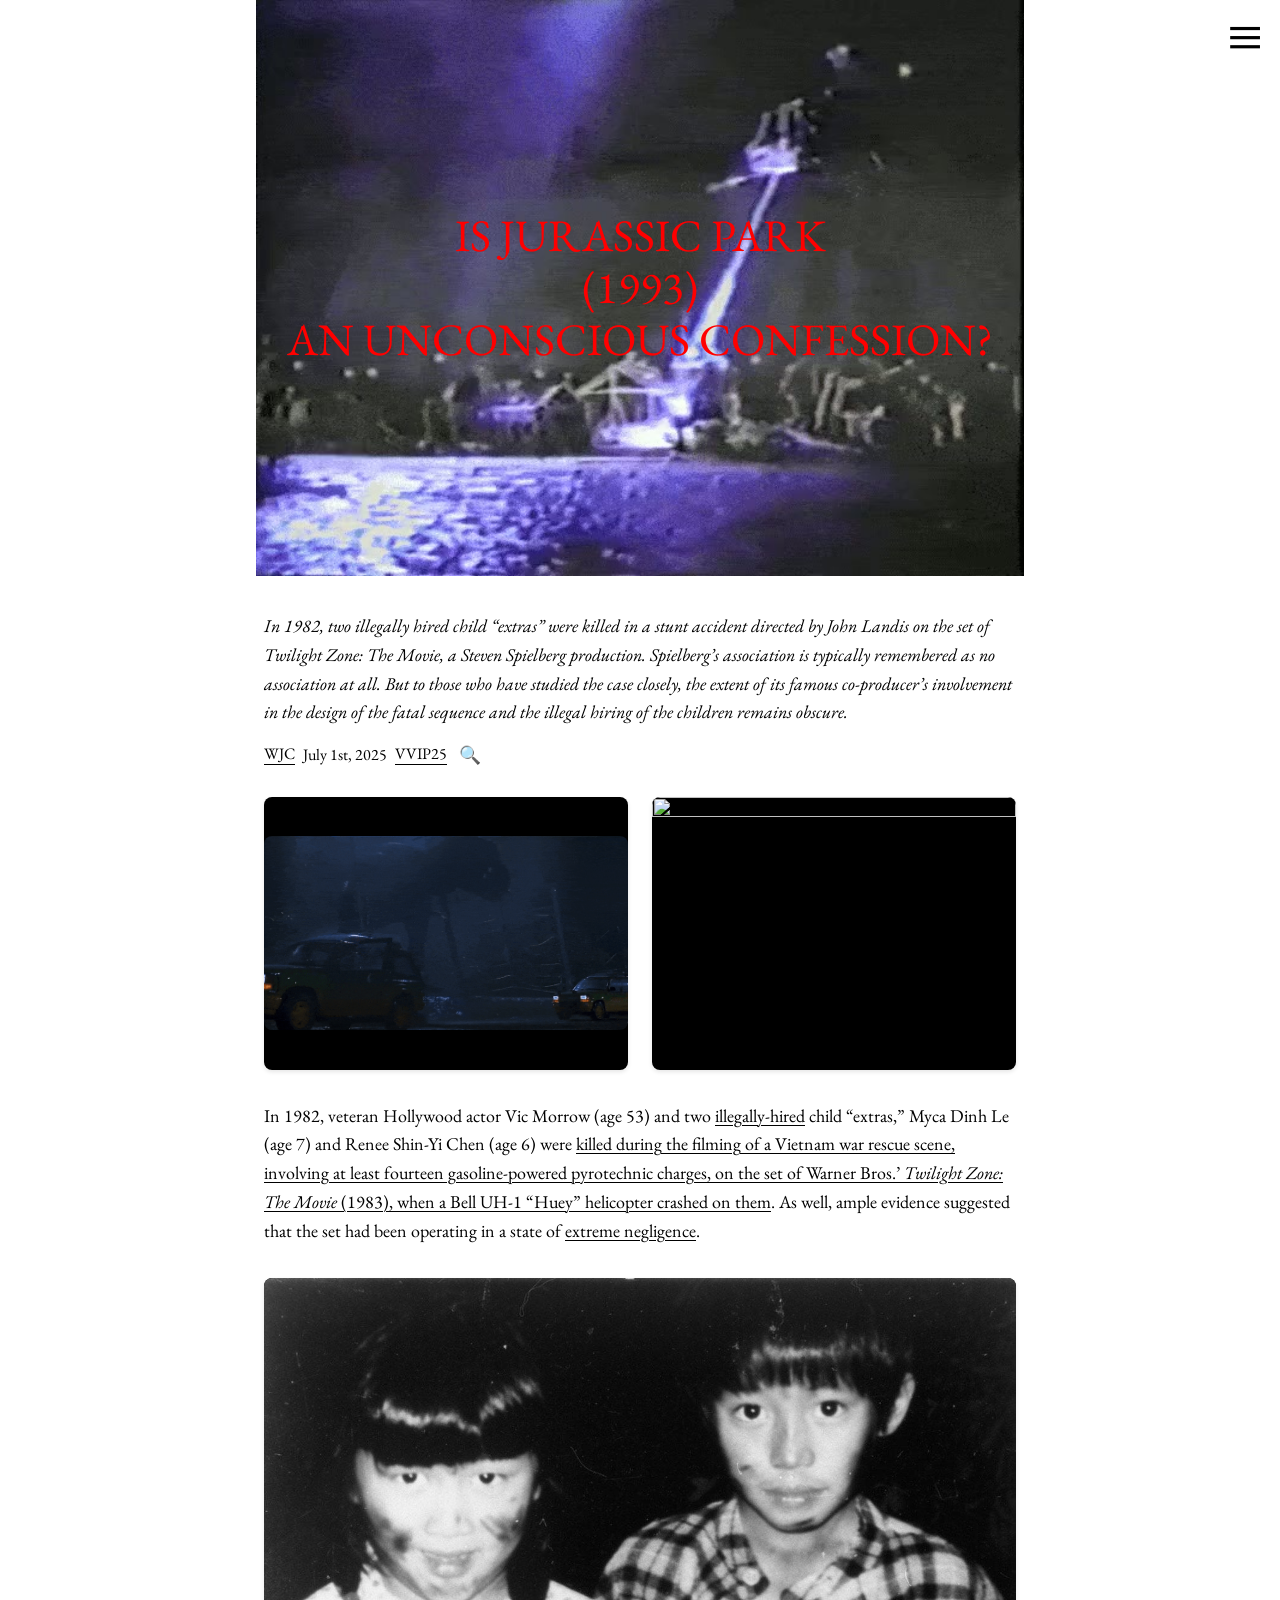
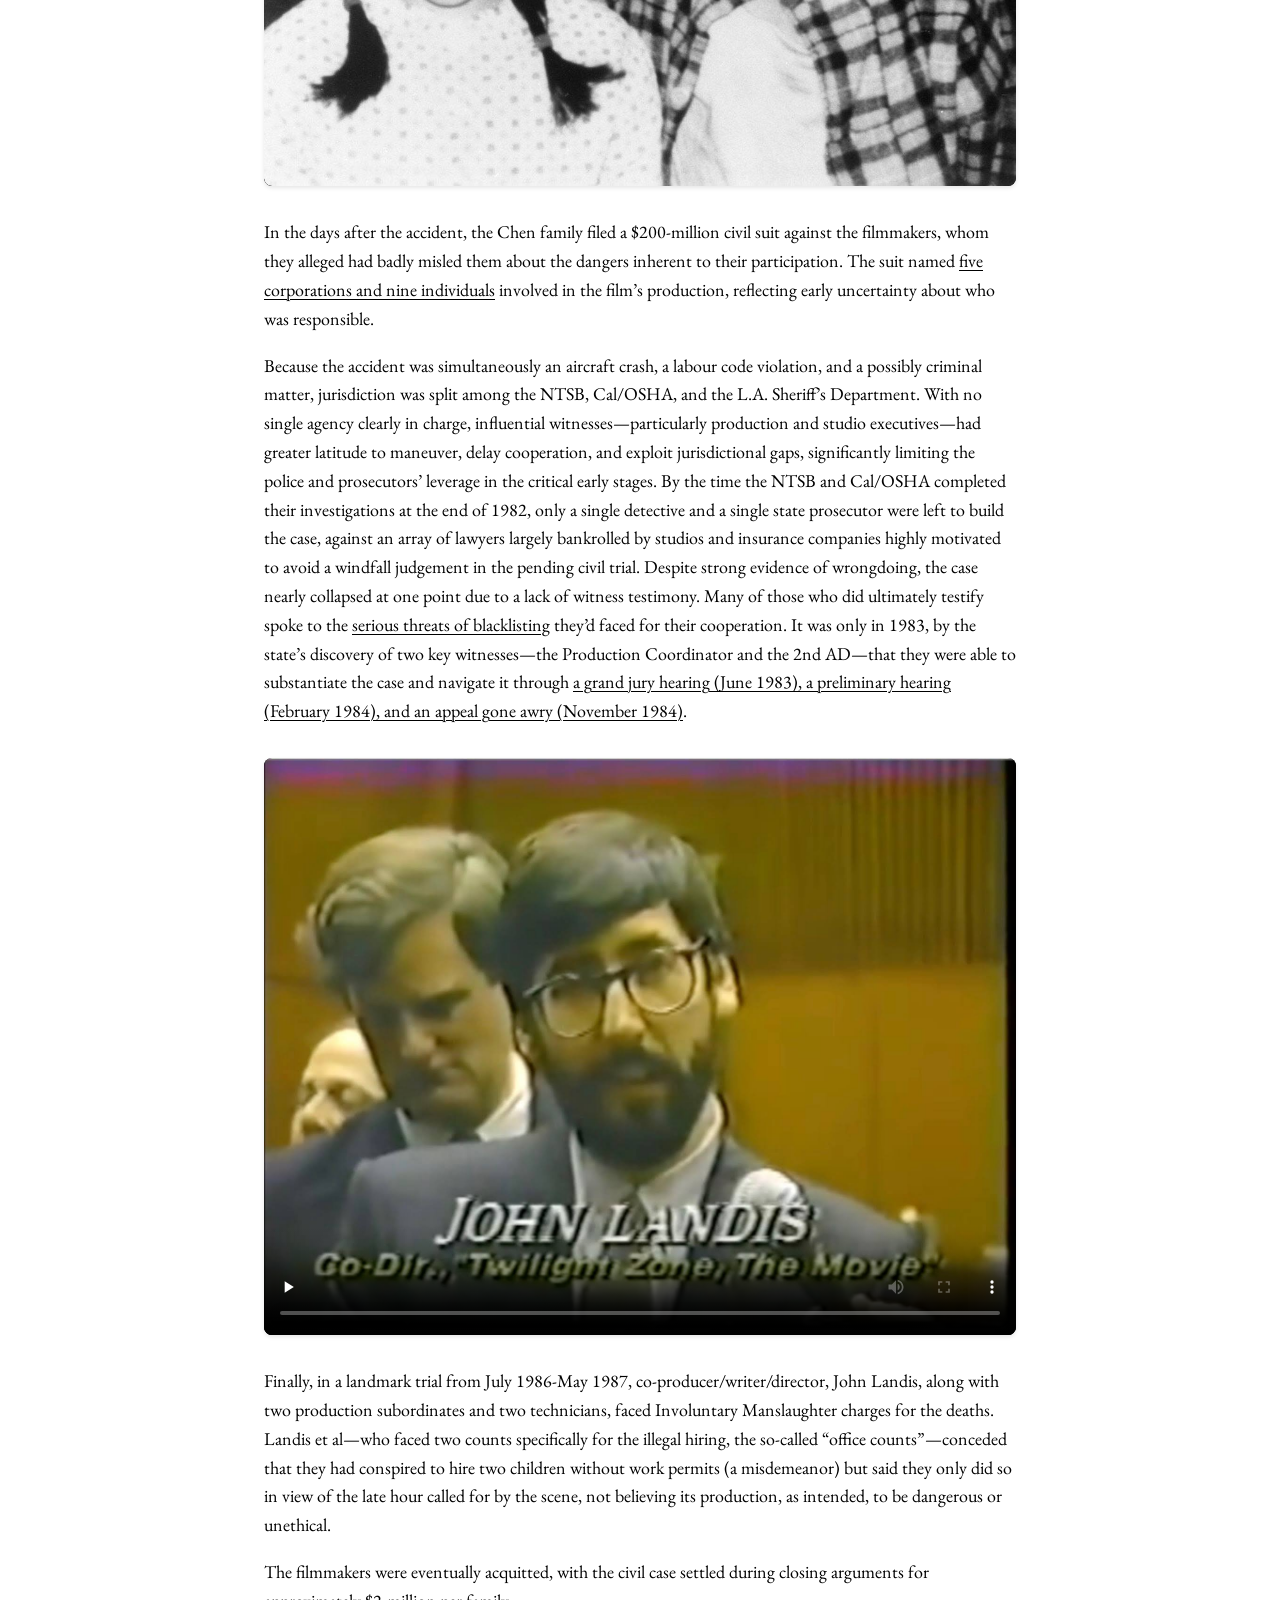
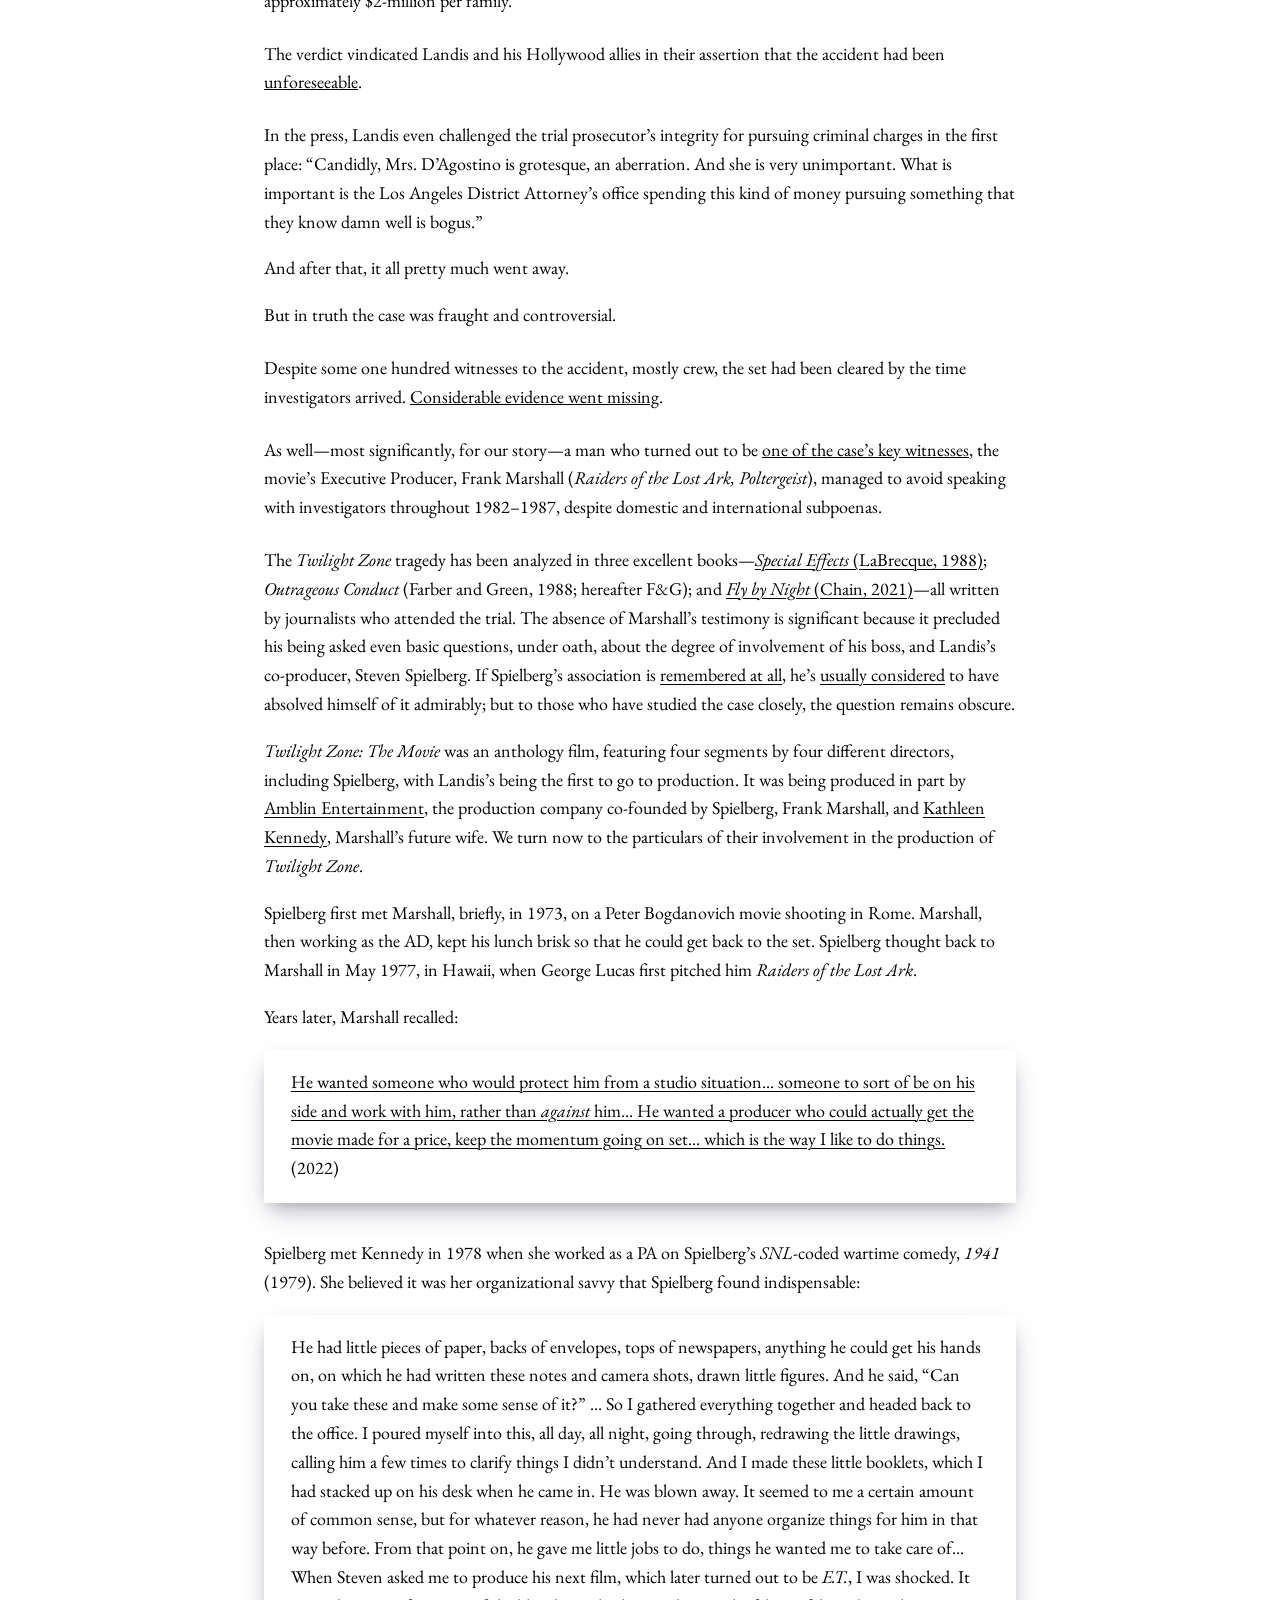
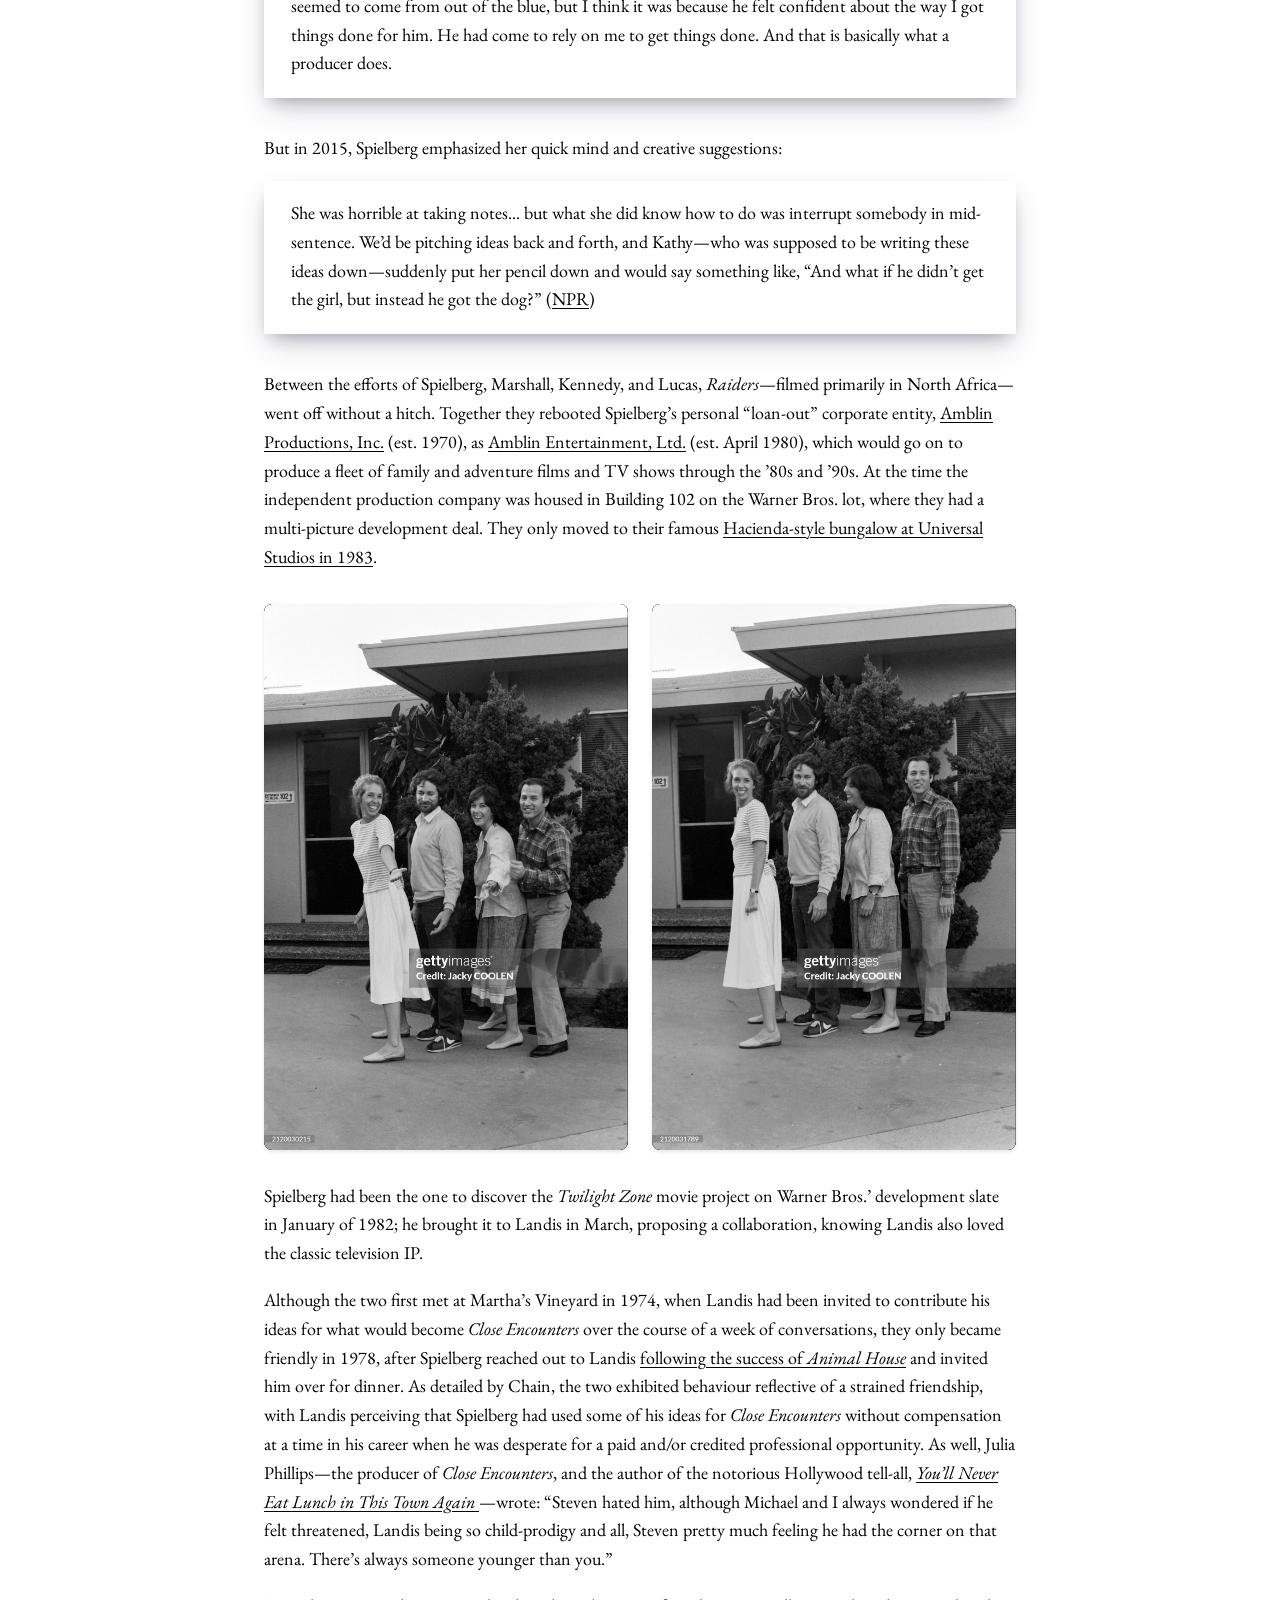
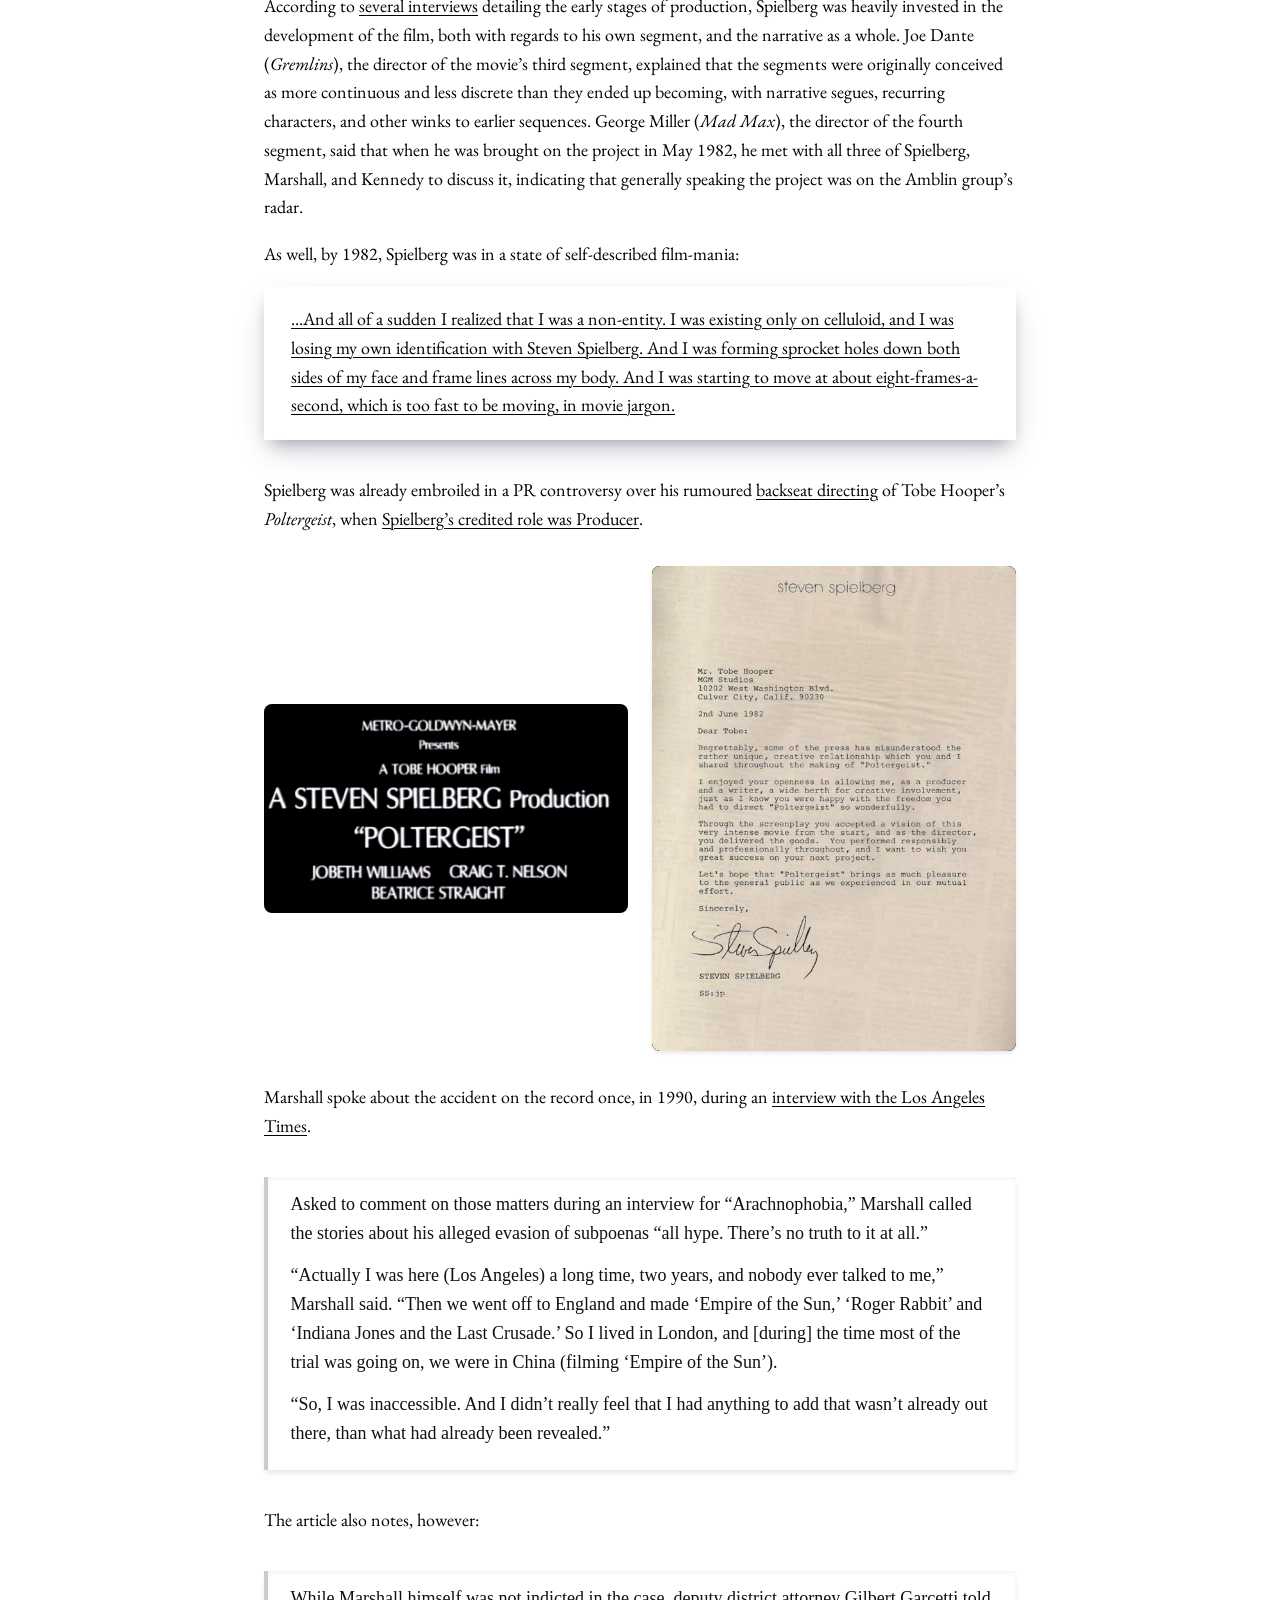
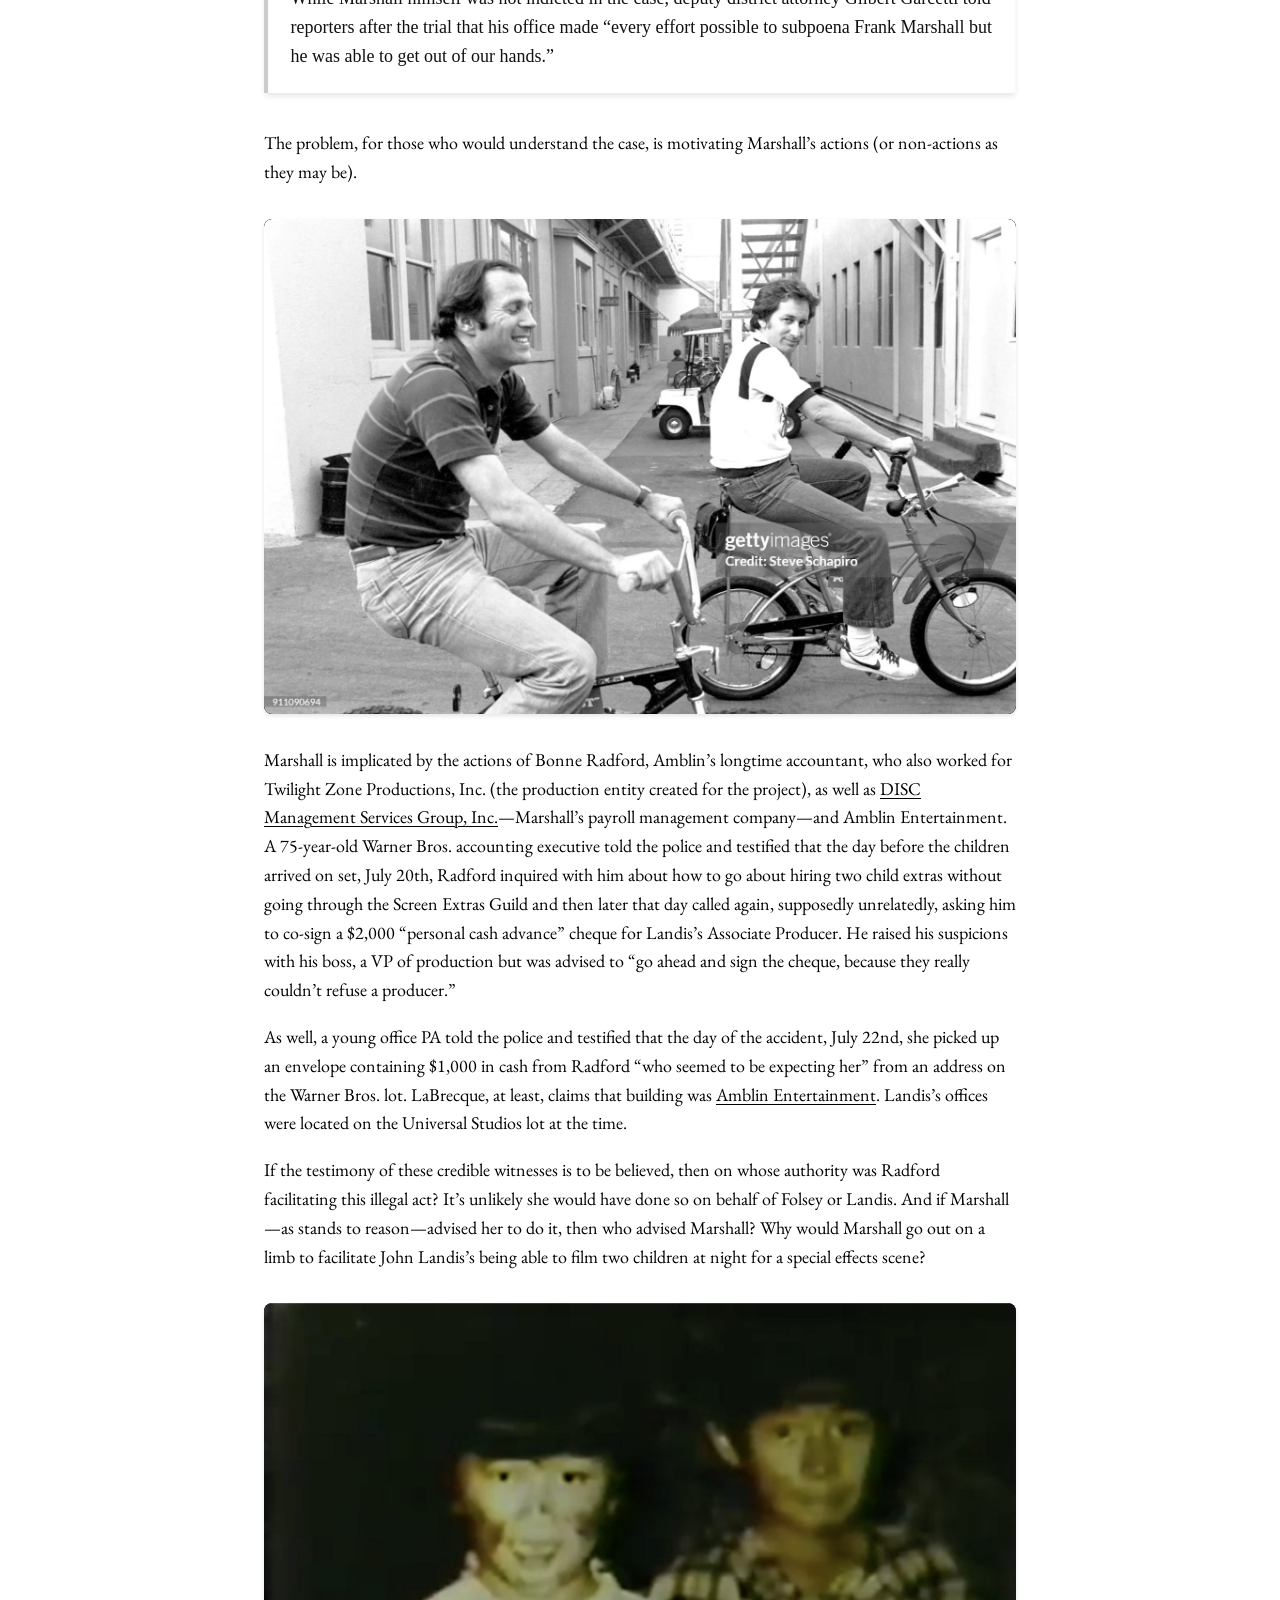
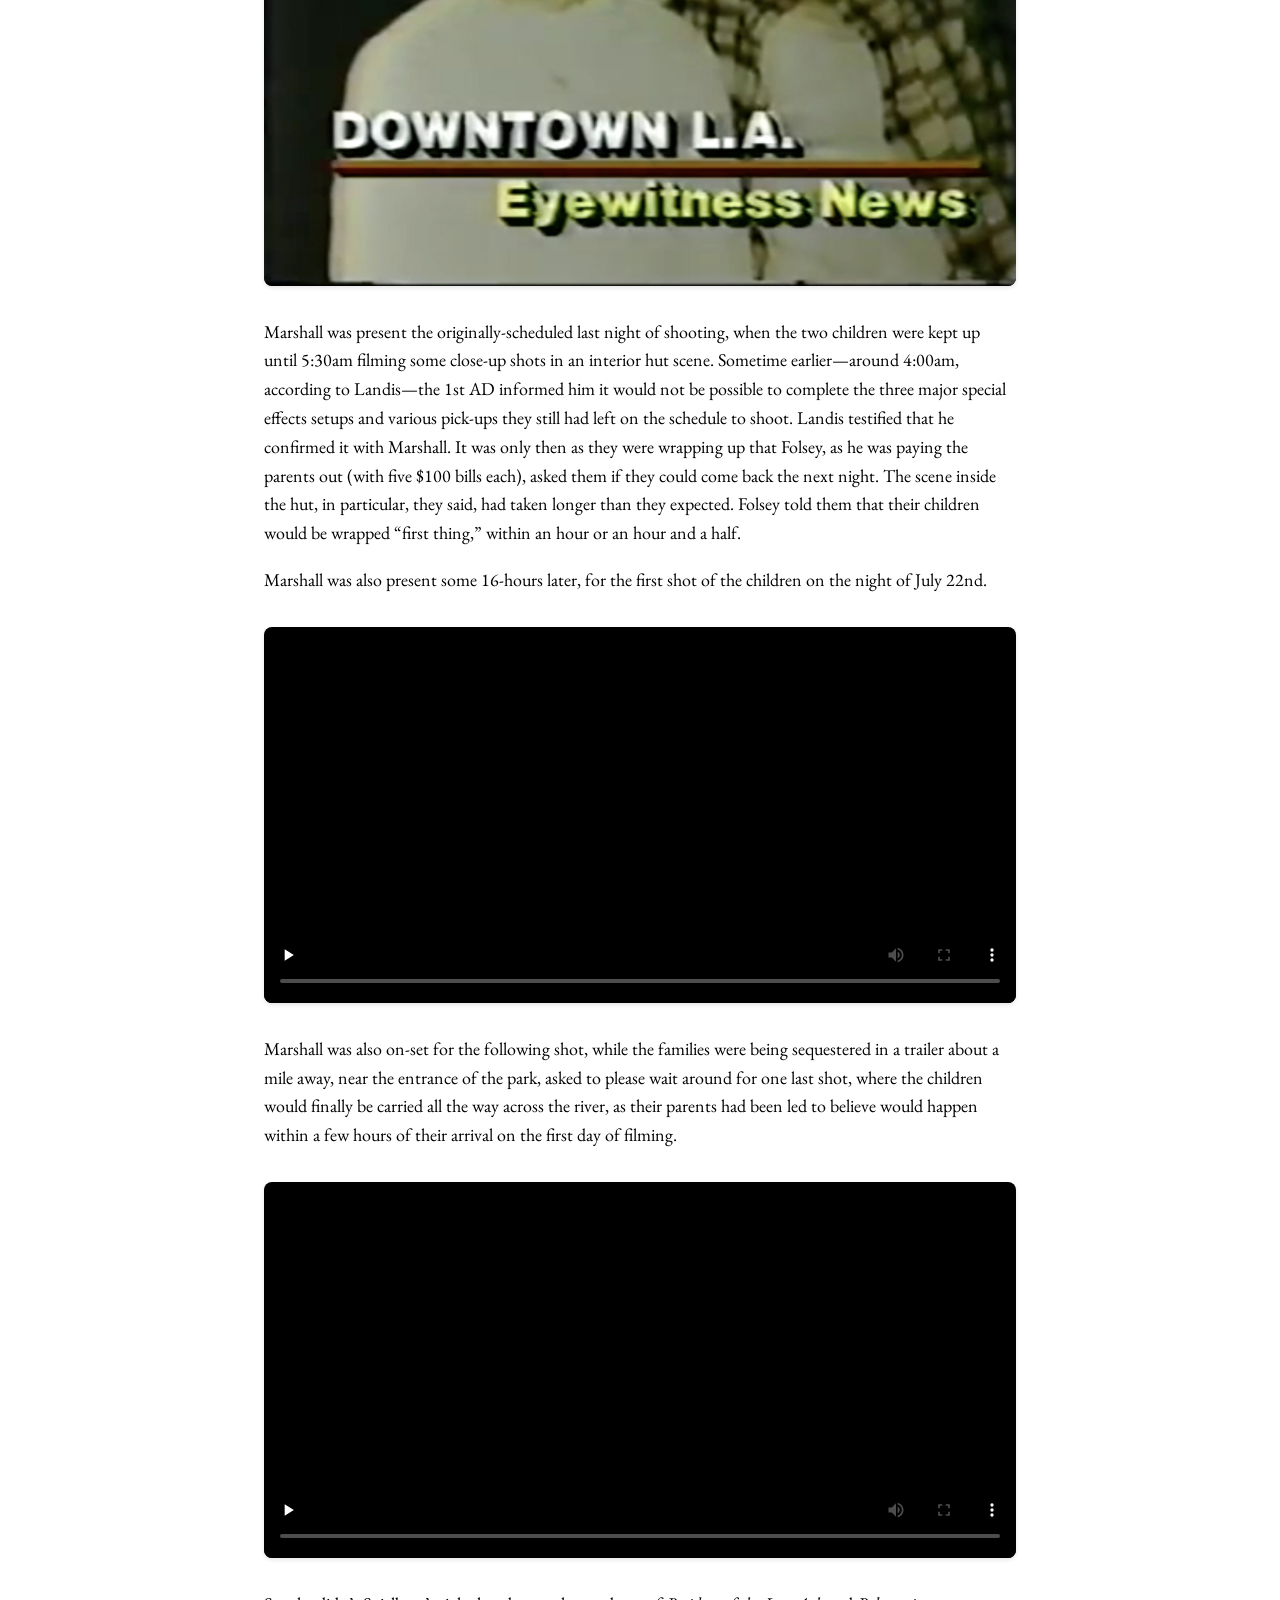
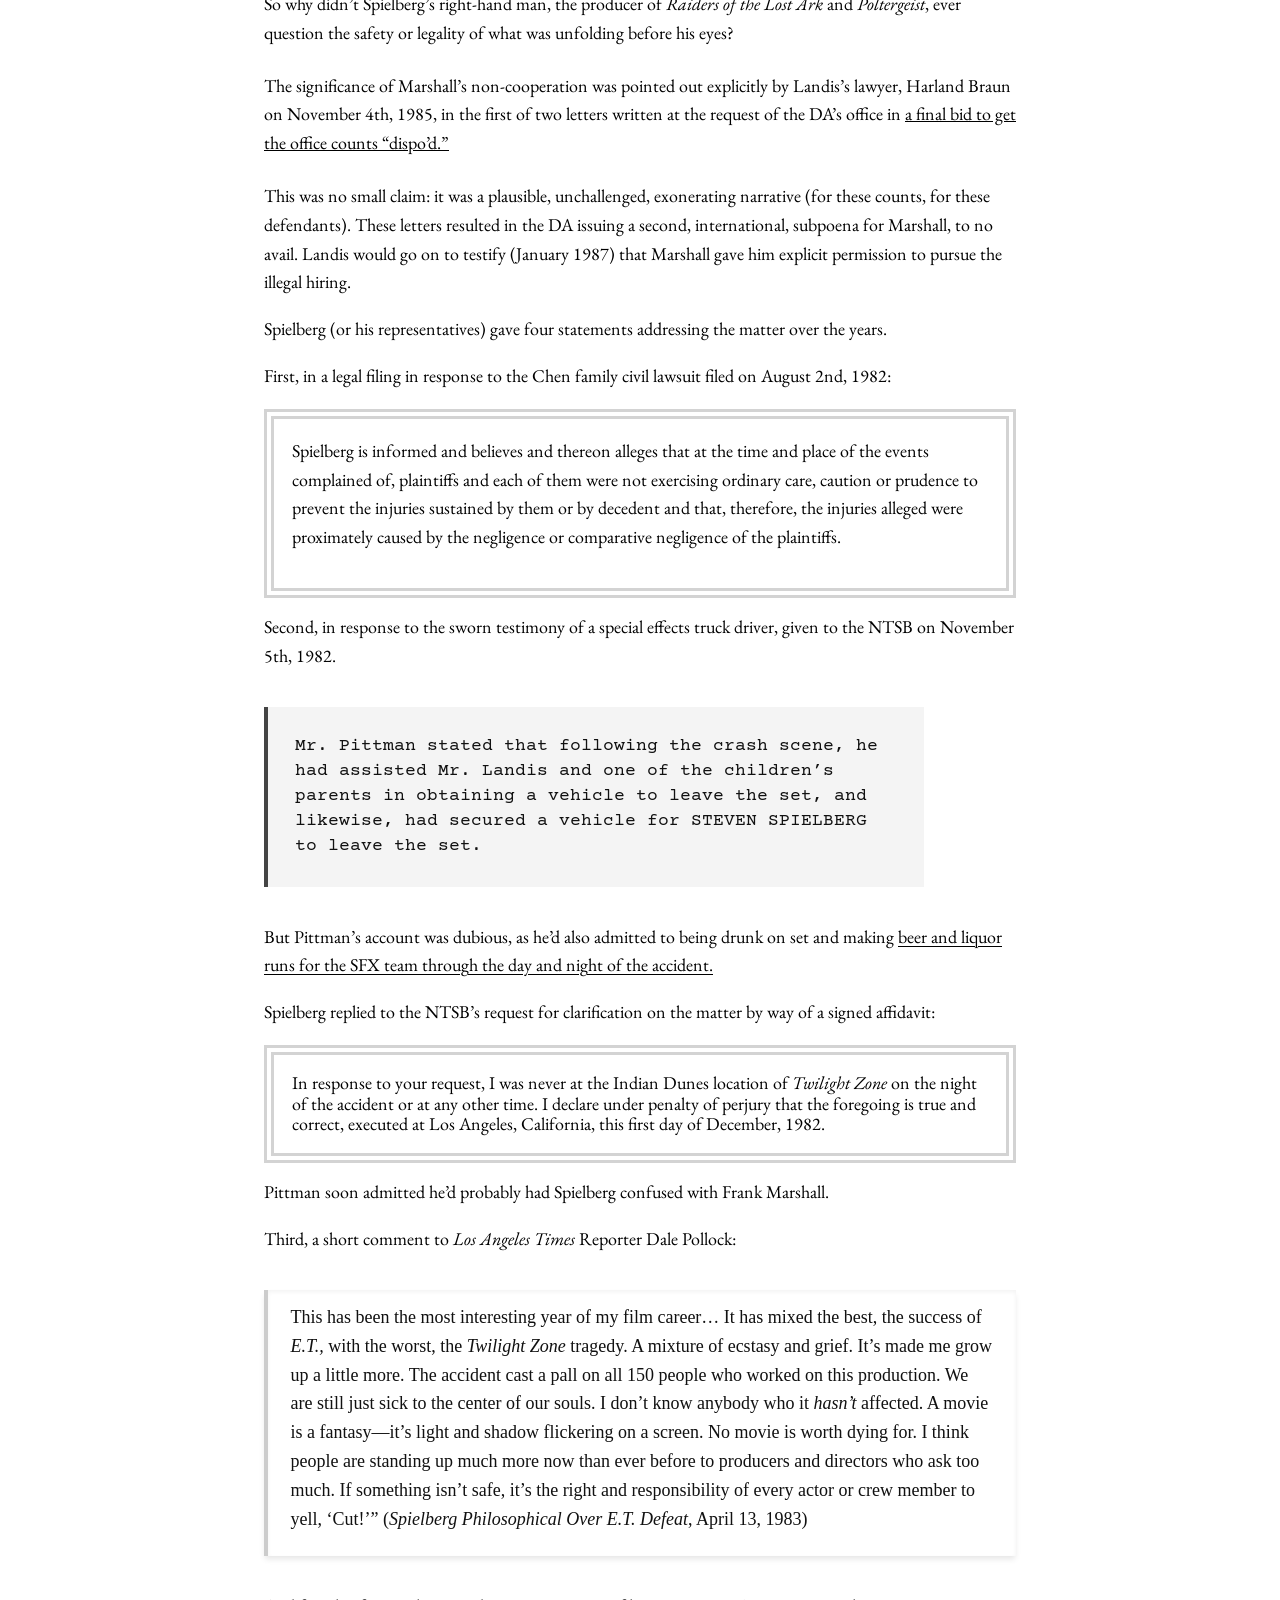
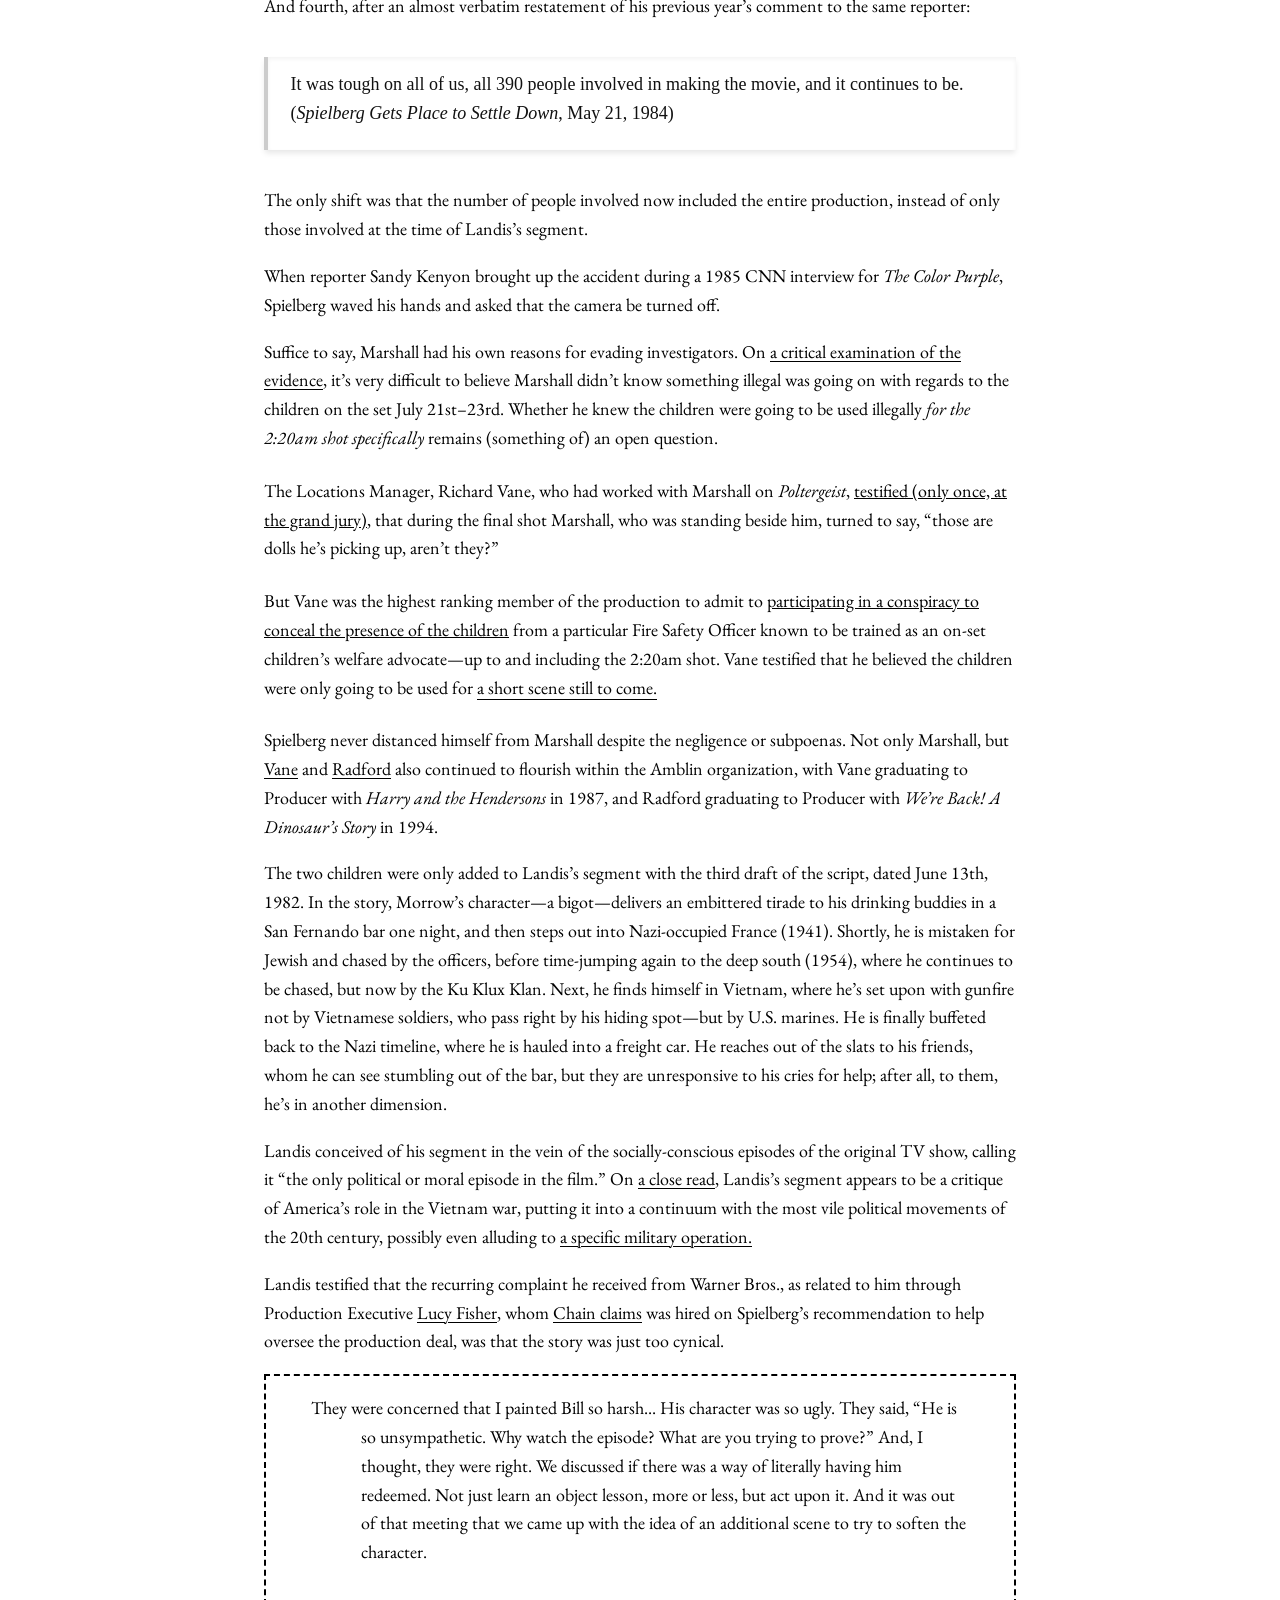
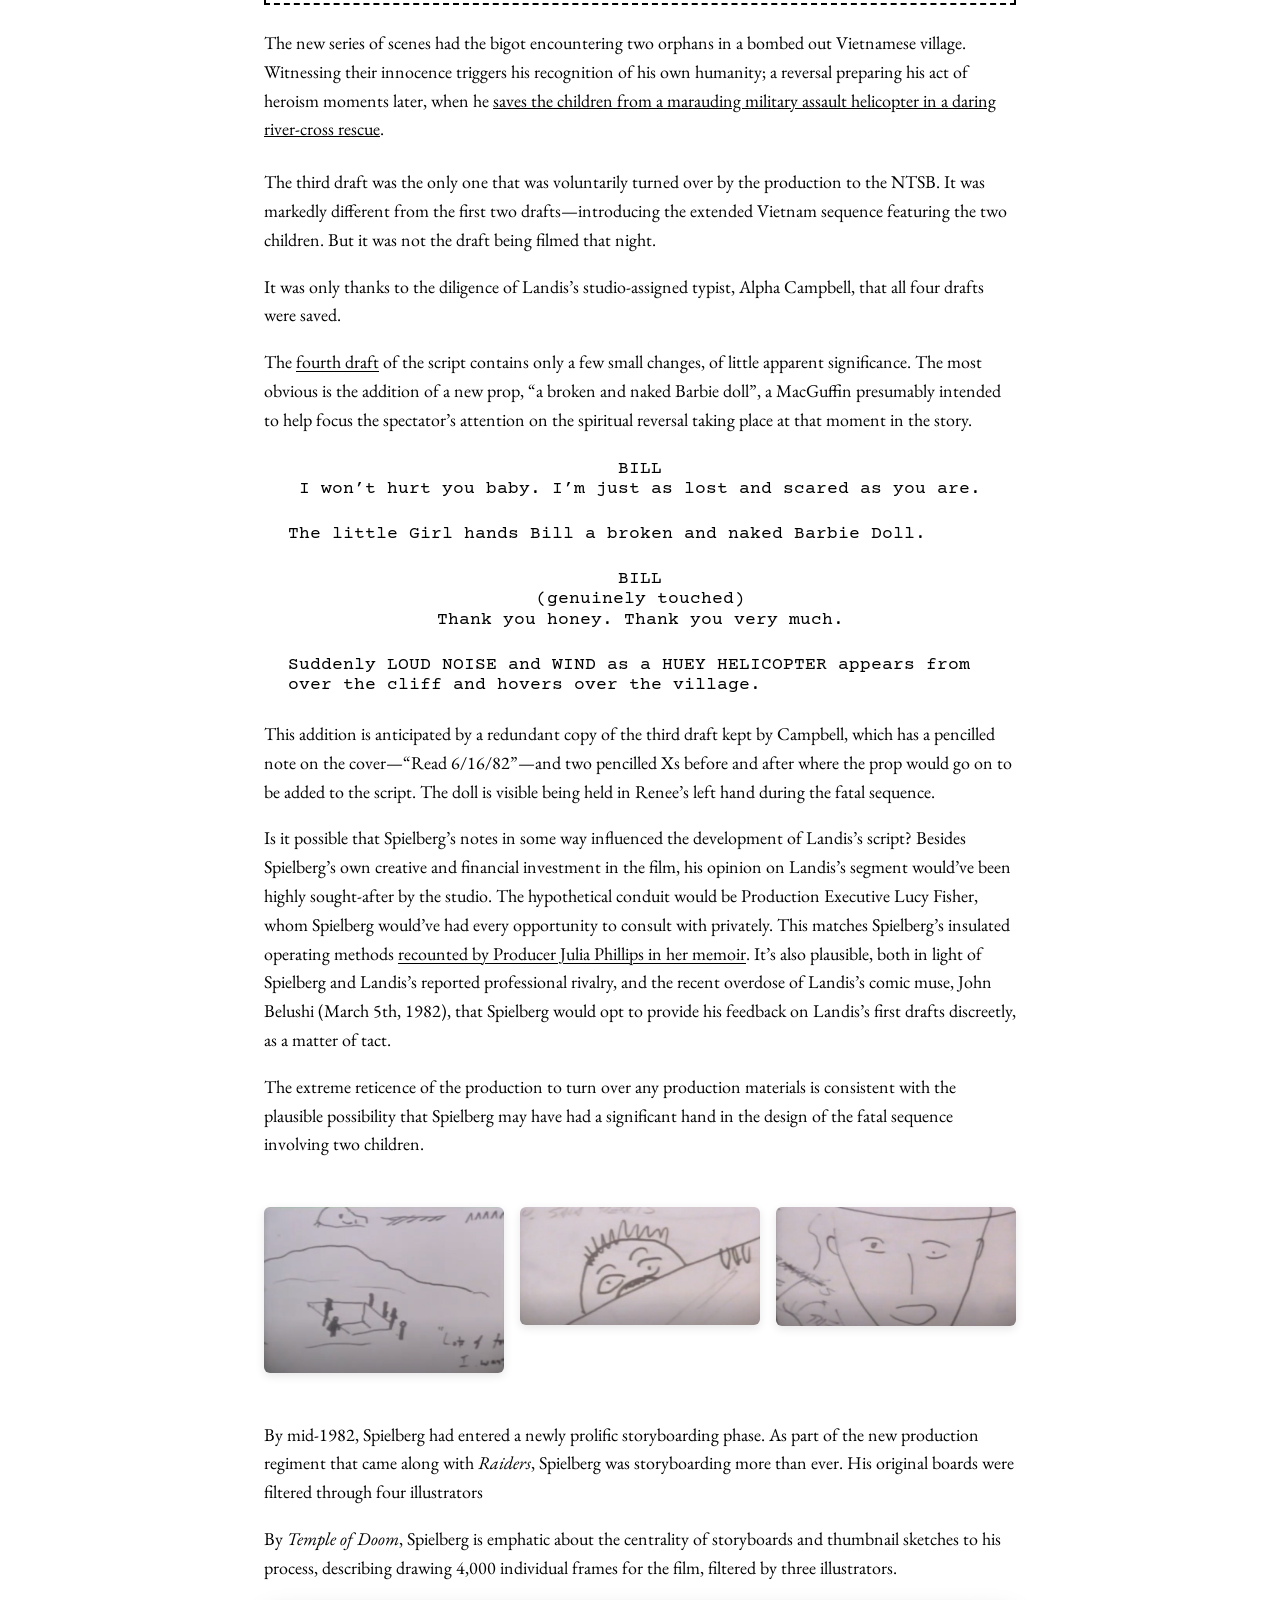
==== commit 588f1c73: "7_2" ====
--- a/index.html
+++ b/index.html
@@ -7,8 +7,8 @@
   <link rel="preconnect" href="https://fonts.googleapis.com">
   <link rel="preconnect" href="https://fonts.gstatic.com" crossorigin>
   <link href="https://fonts.googleapis.com/css2?family=Courier+Prime:ital,wght@0,400;0,700;1,400;1,700&family=EB+Garamond:ital,wght@0,400..800;1,400..800&display=swap" rel="stylesheet">
-  <script type="text/javascript" src="./js/menu.js" defer></script>
-  <script type="text/javascript" src="./js/tracklinks.js" defer></script>
+  <script type="text/javascript" src="./js/menu.js?v=26.10.31" defer></script>
+  <script type="text/javascript" src="./js/tracklinks.js?v=26.10.31" defer></script>
   <script type="text/javascript" src="./js/darkmode.js" defer></script>
   <meta charset="utf-8">
   <style>
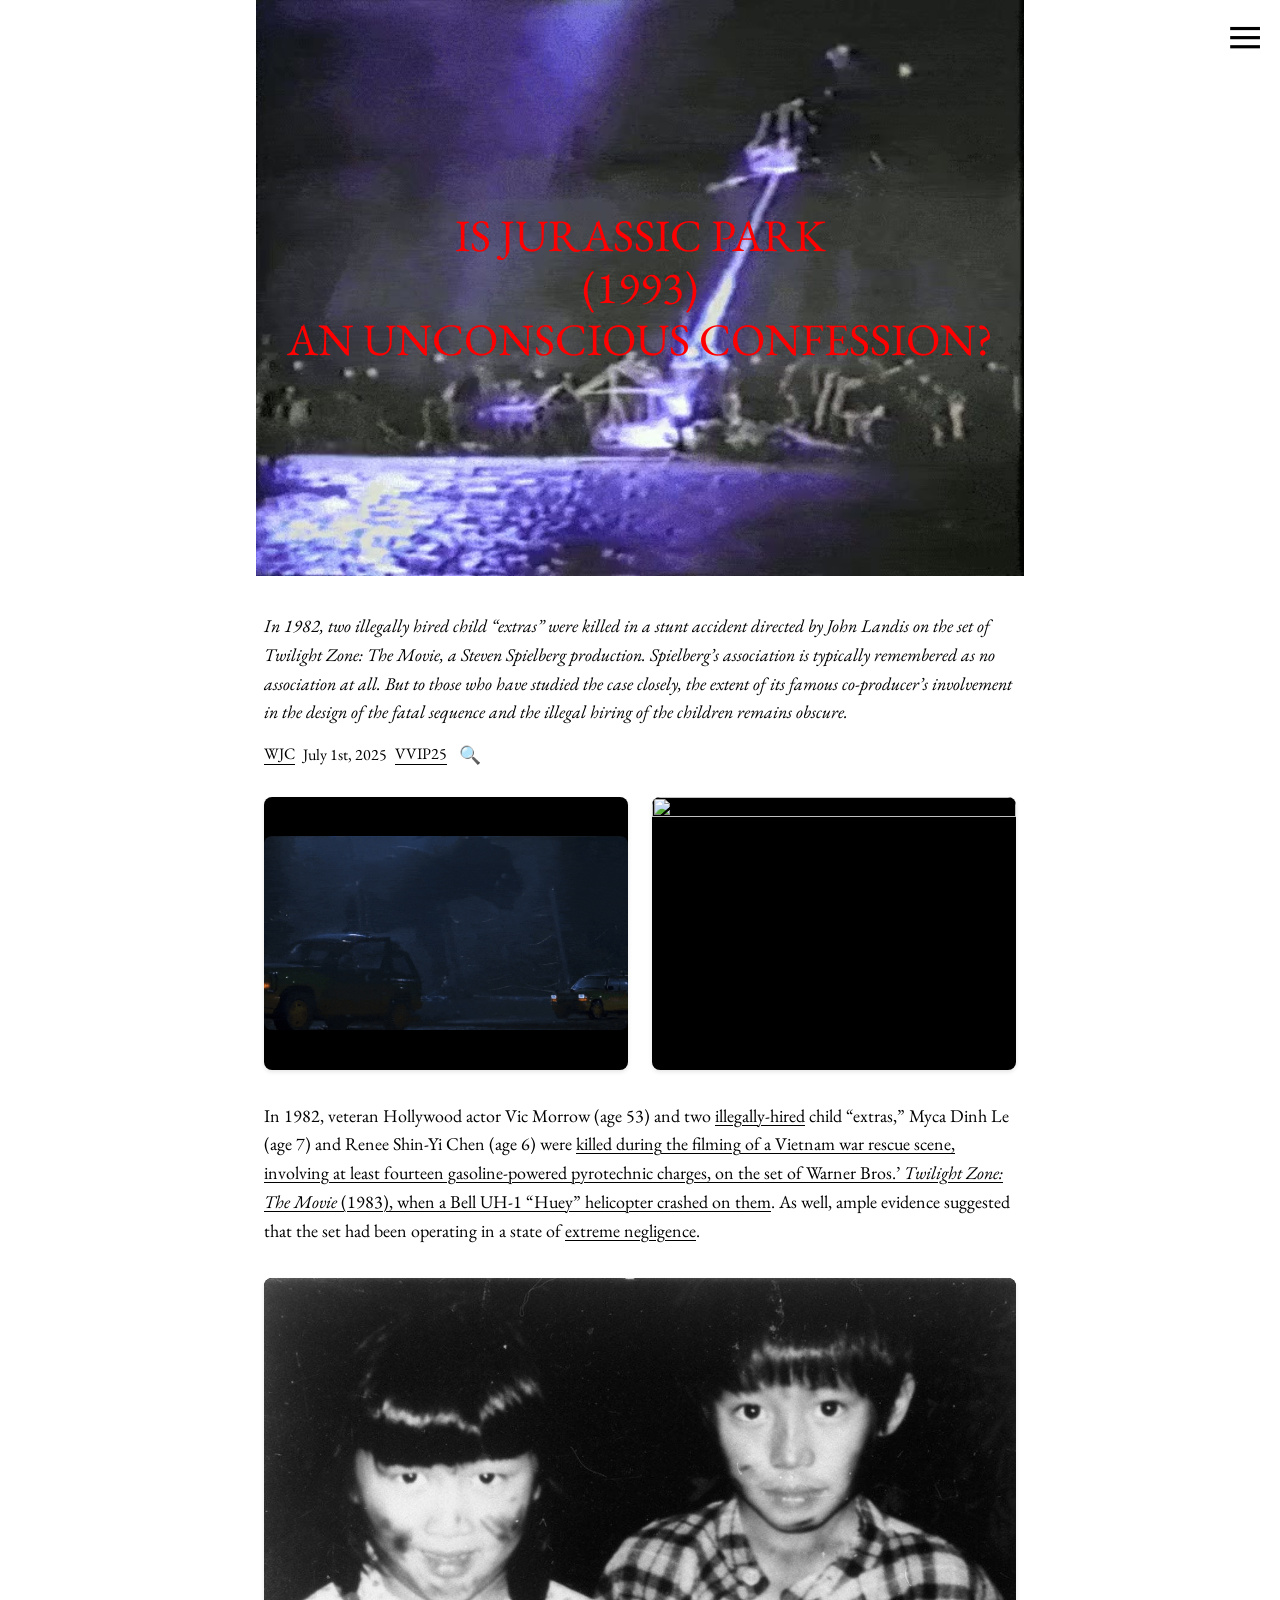
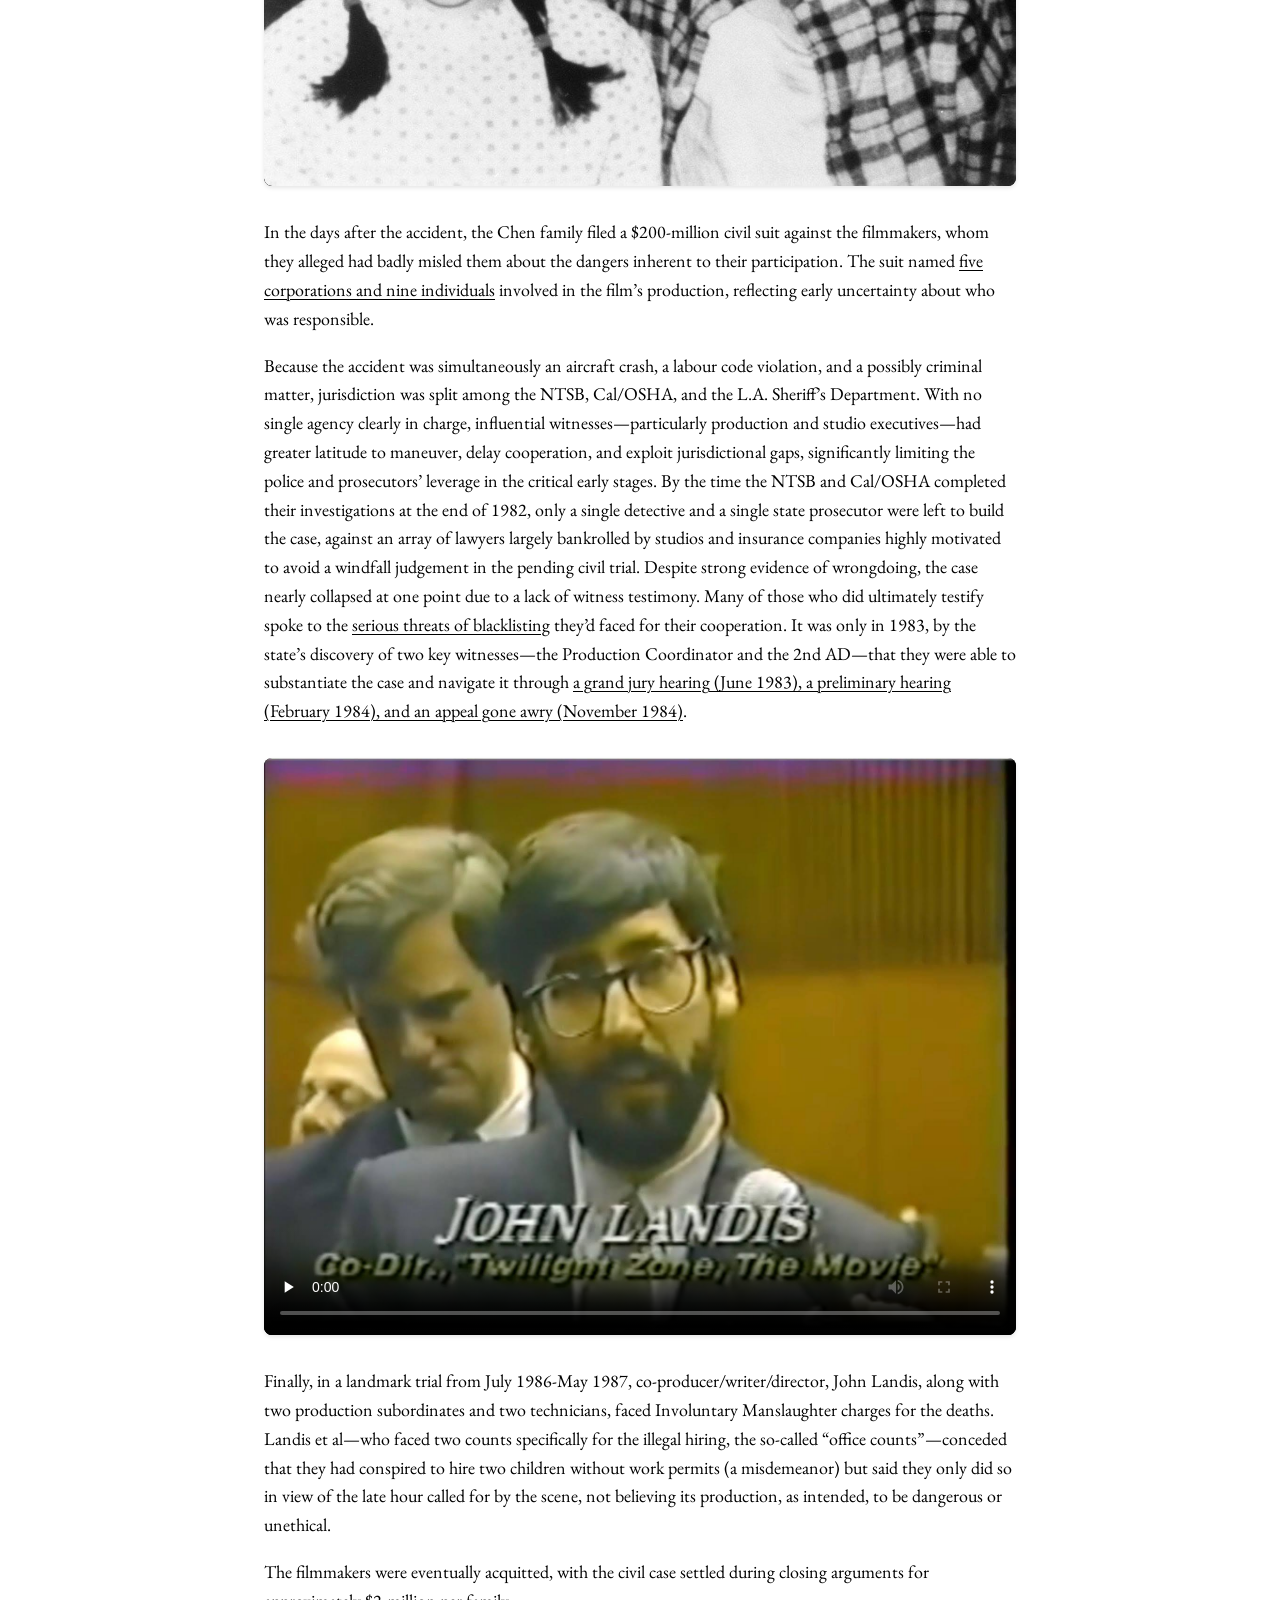
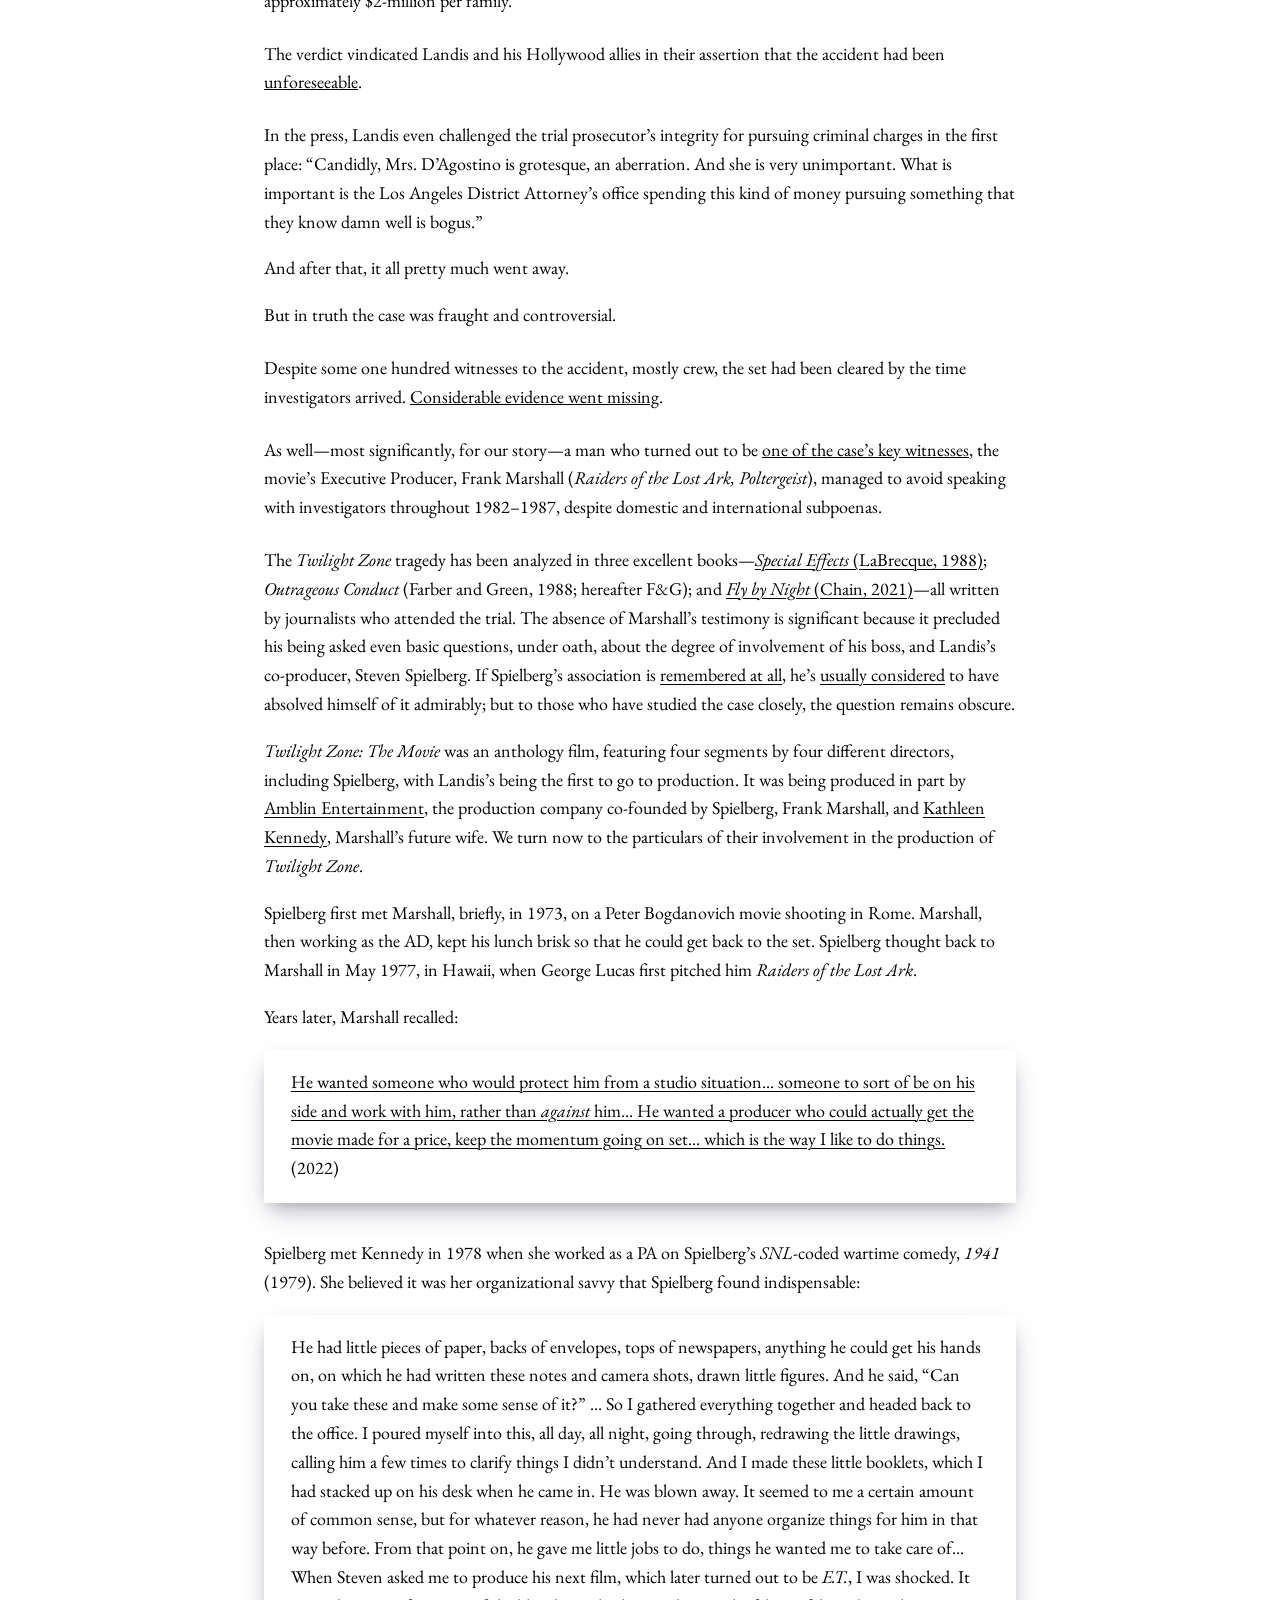
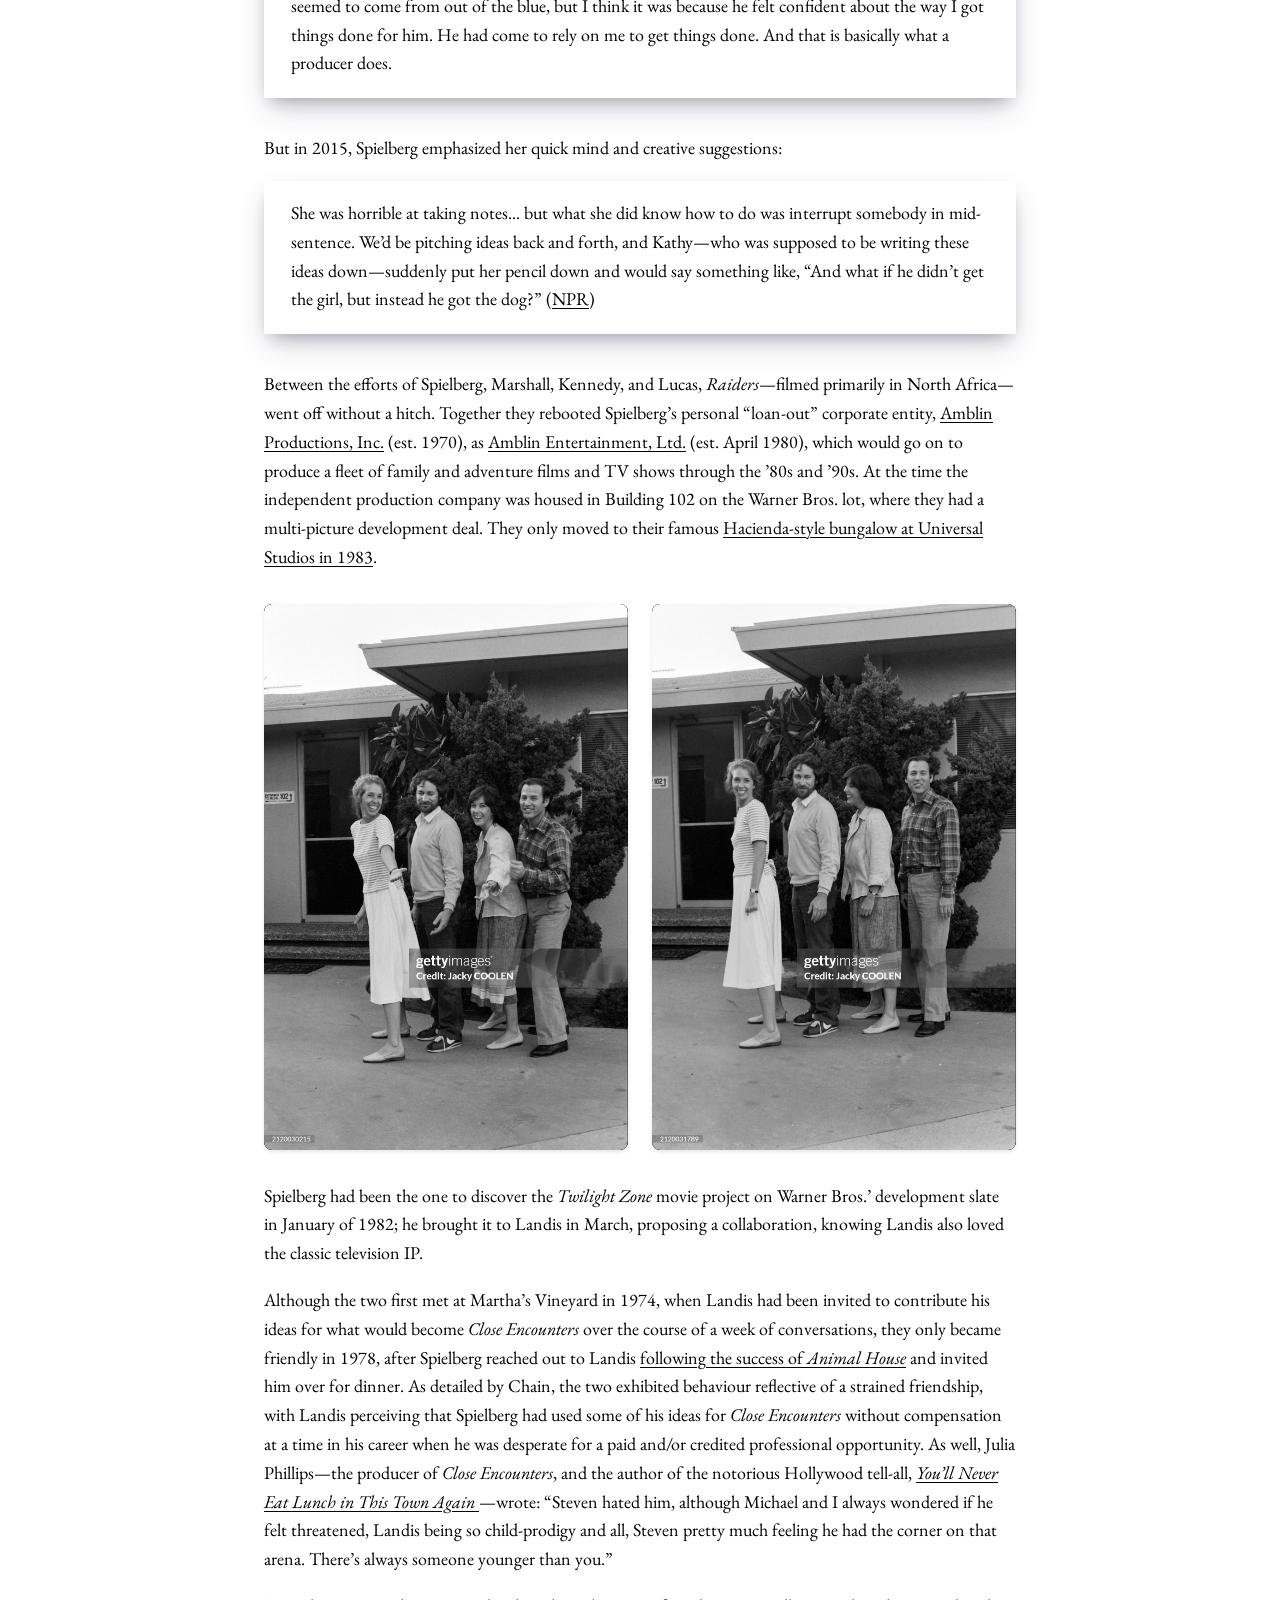
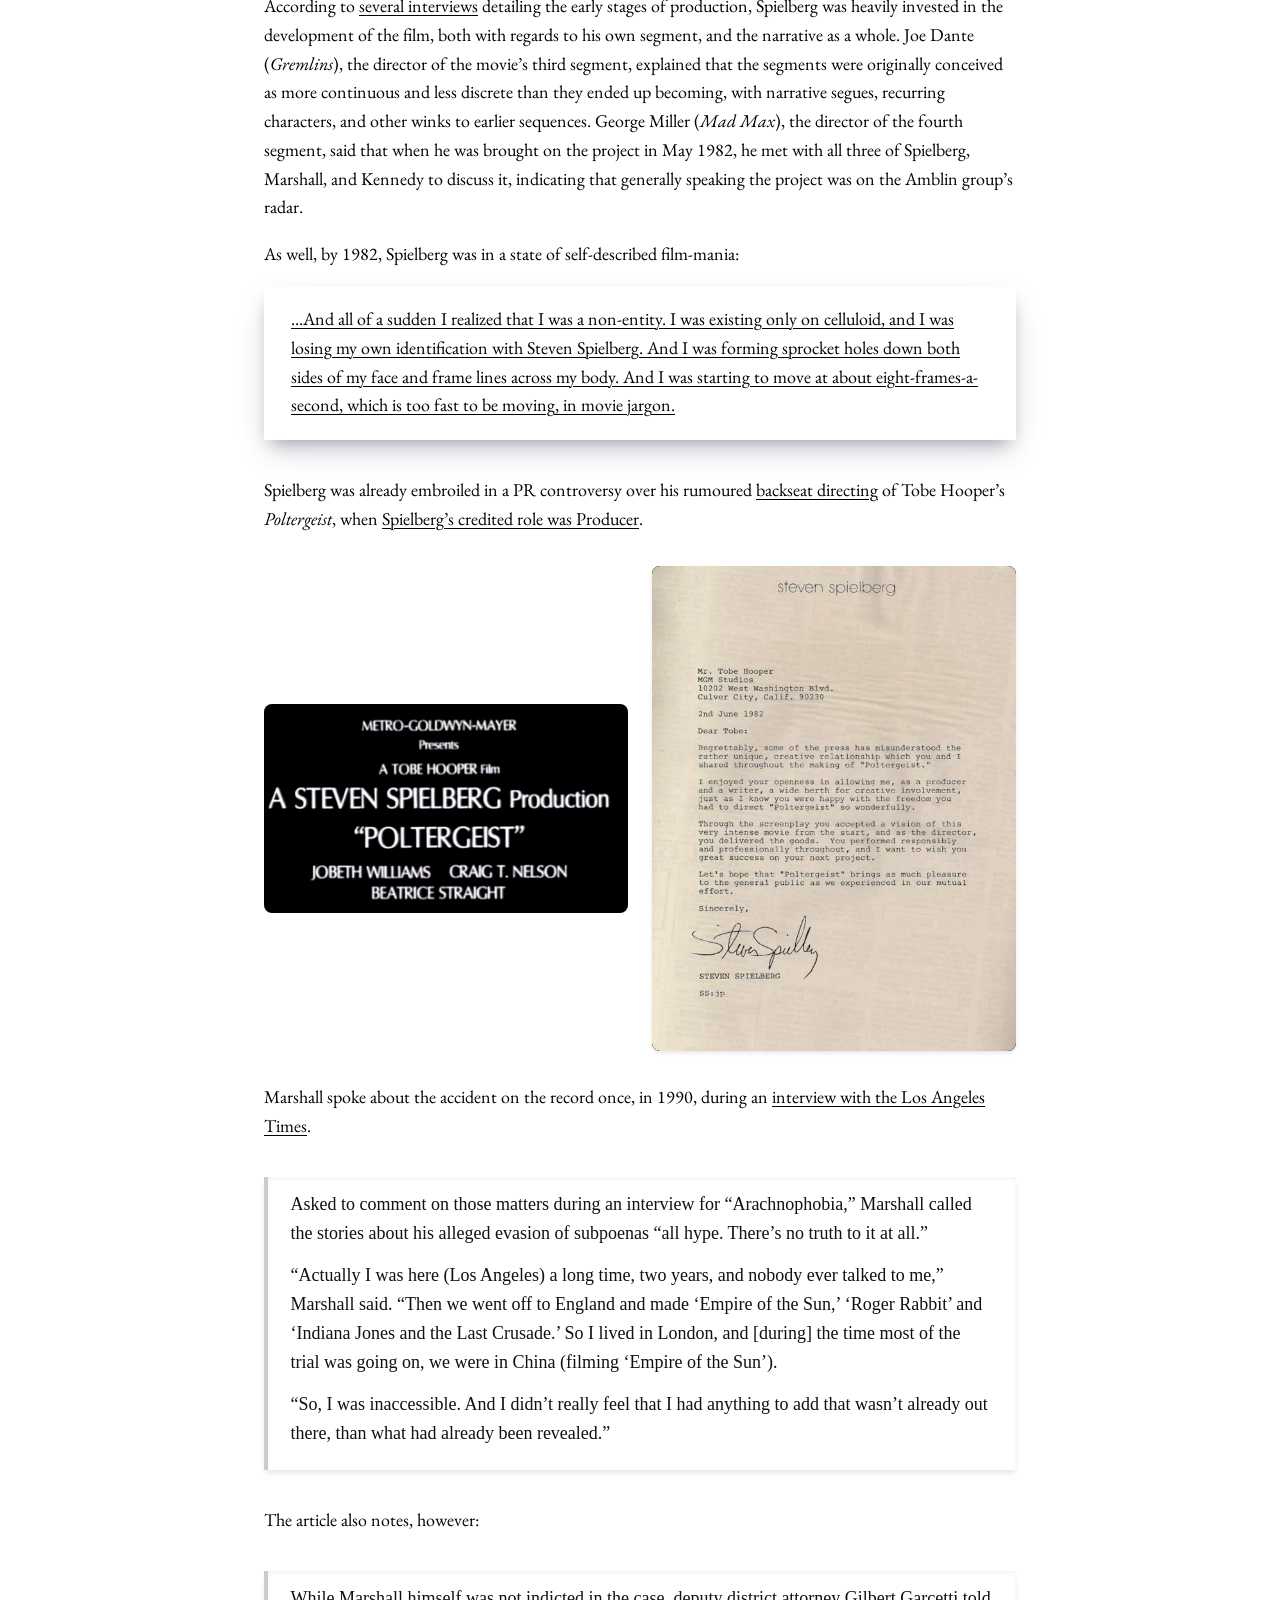
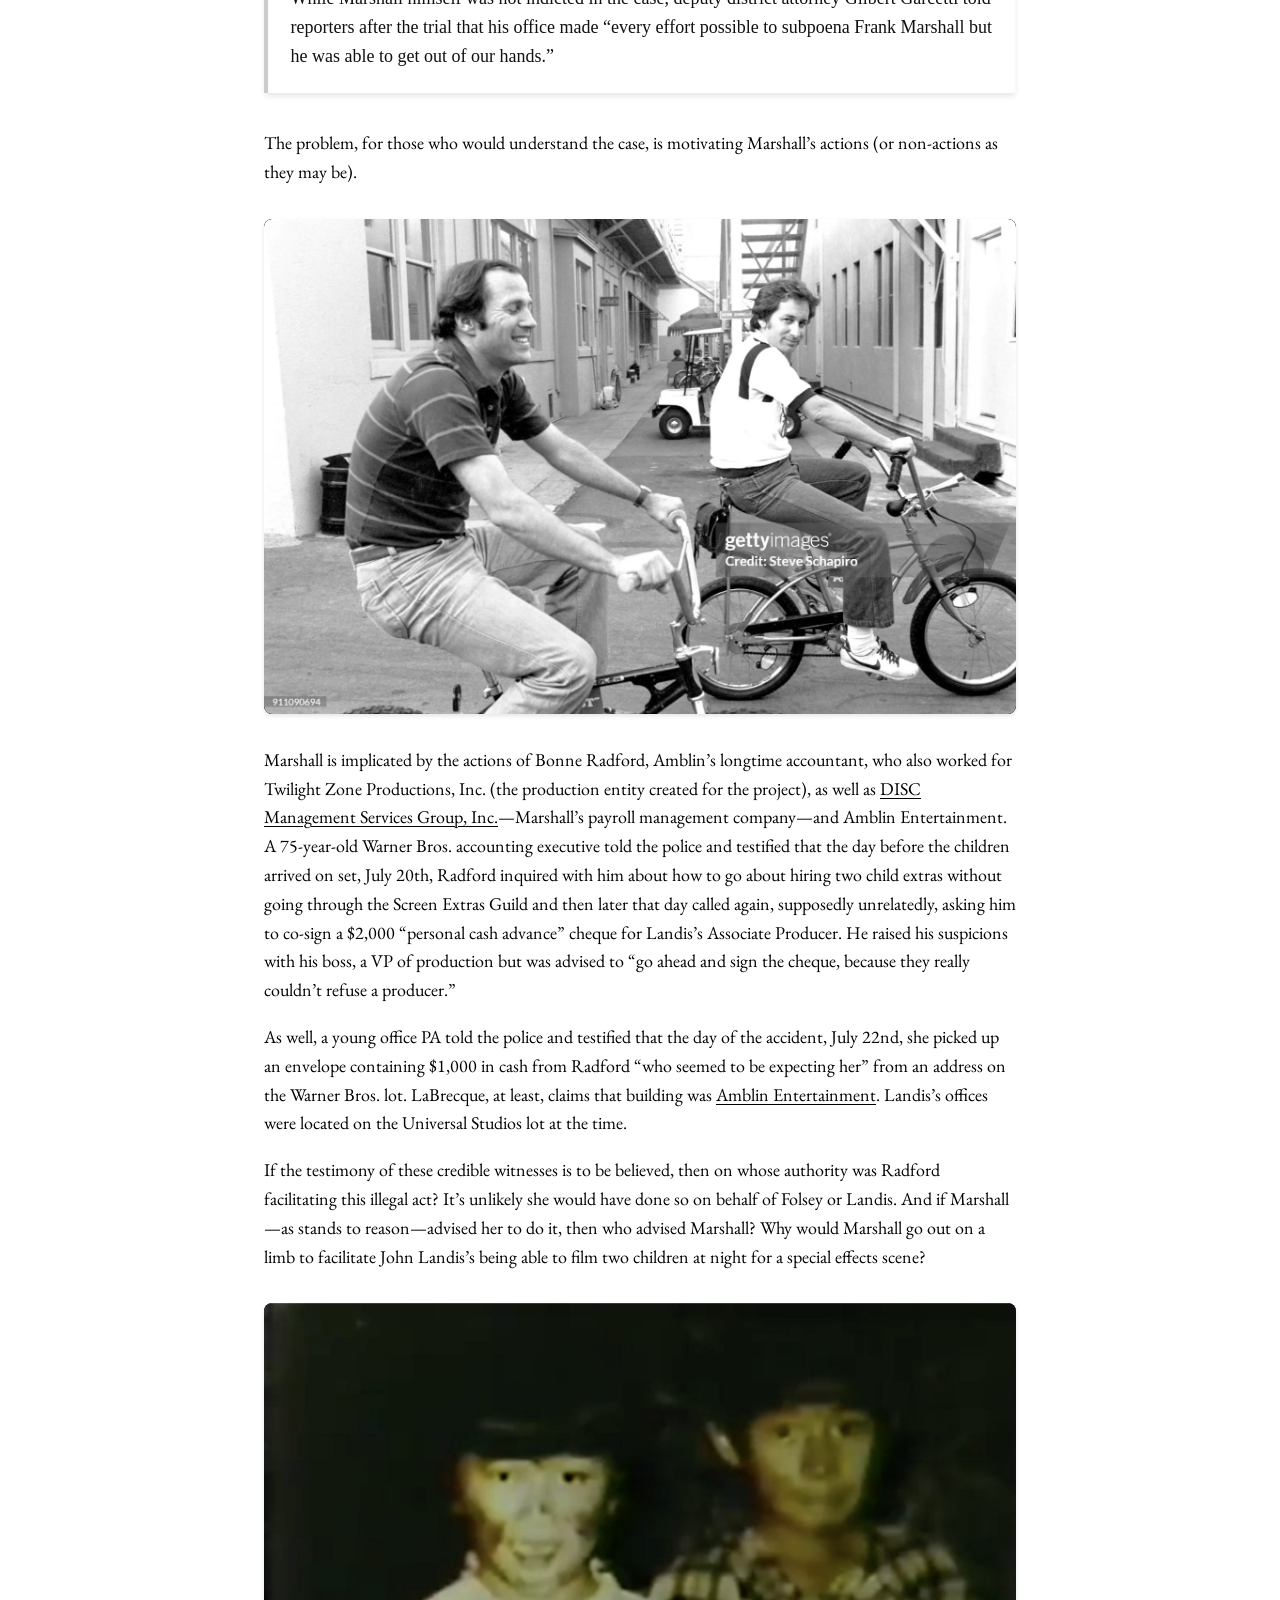
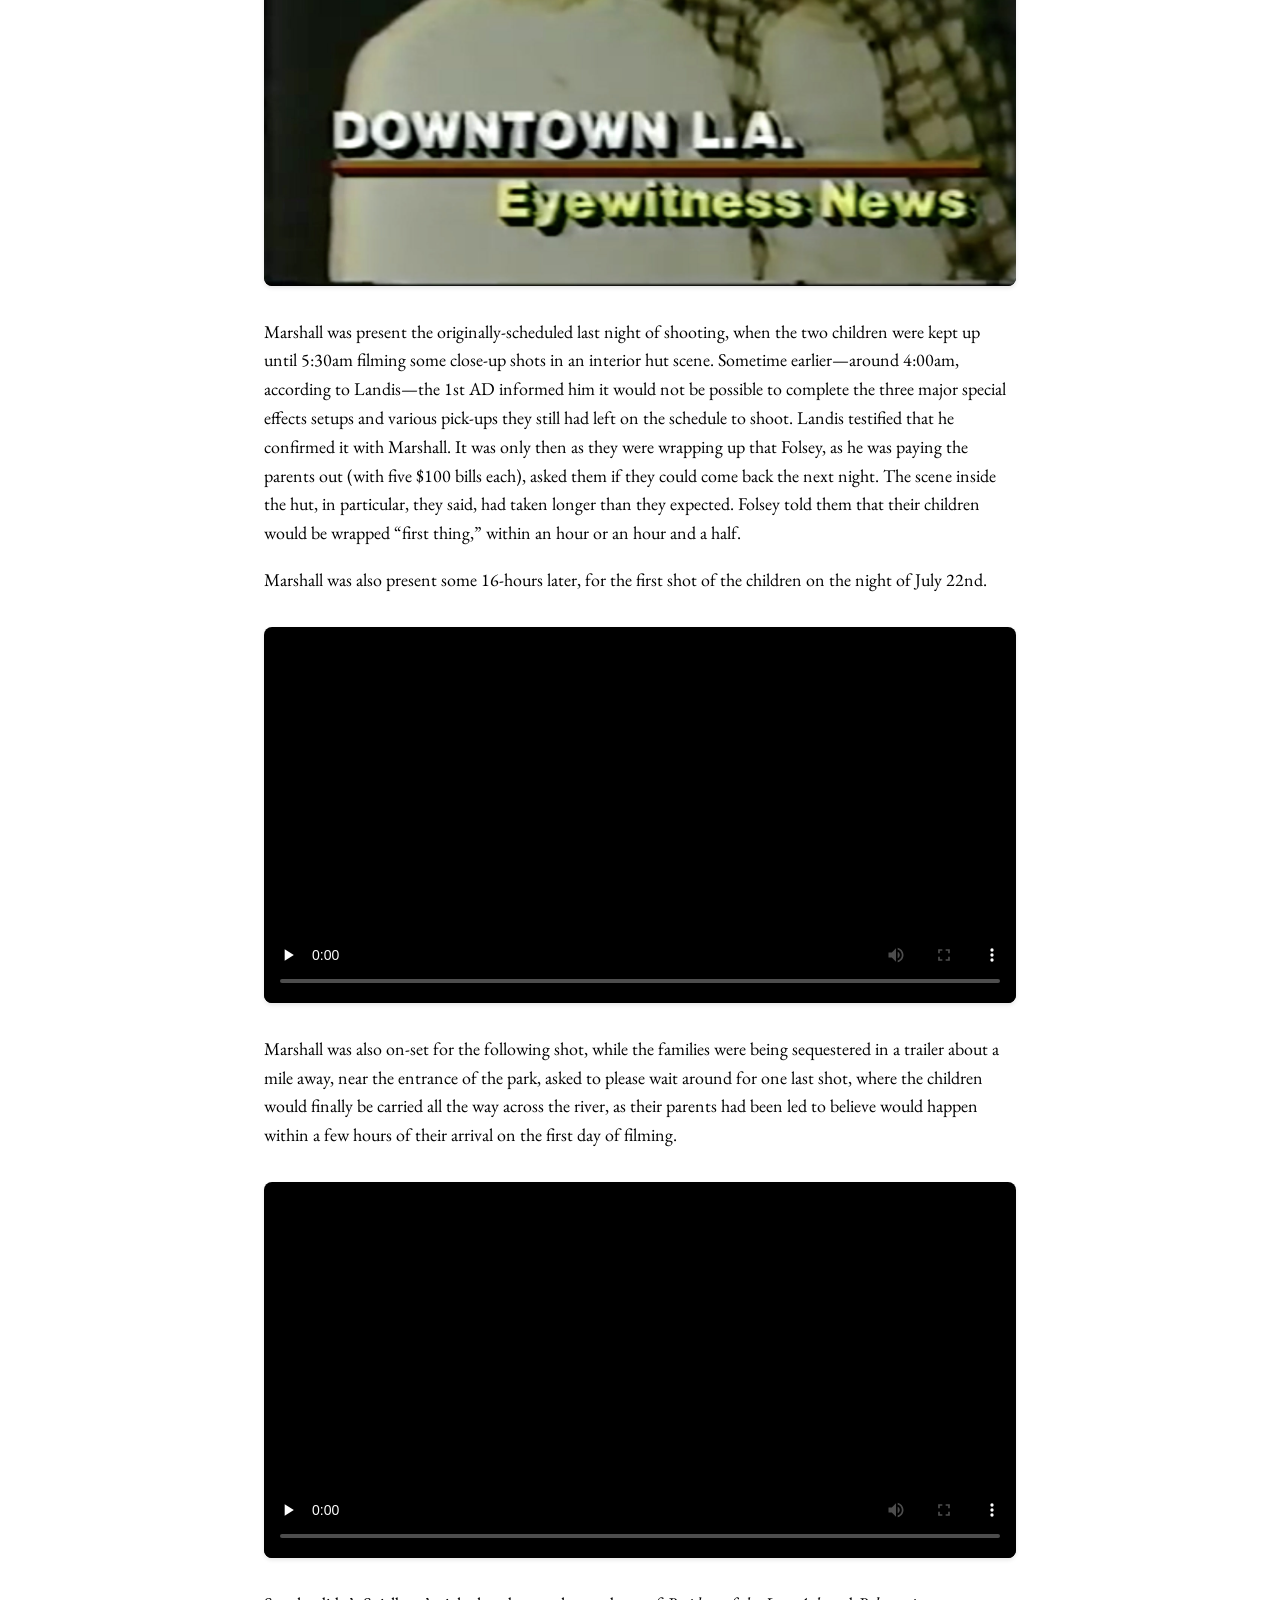
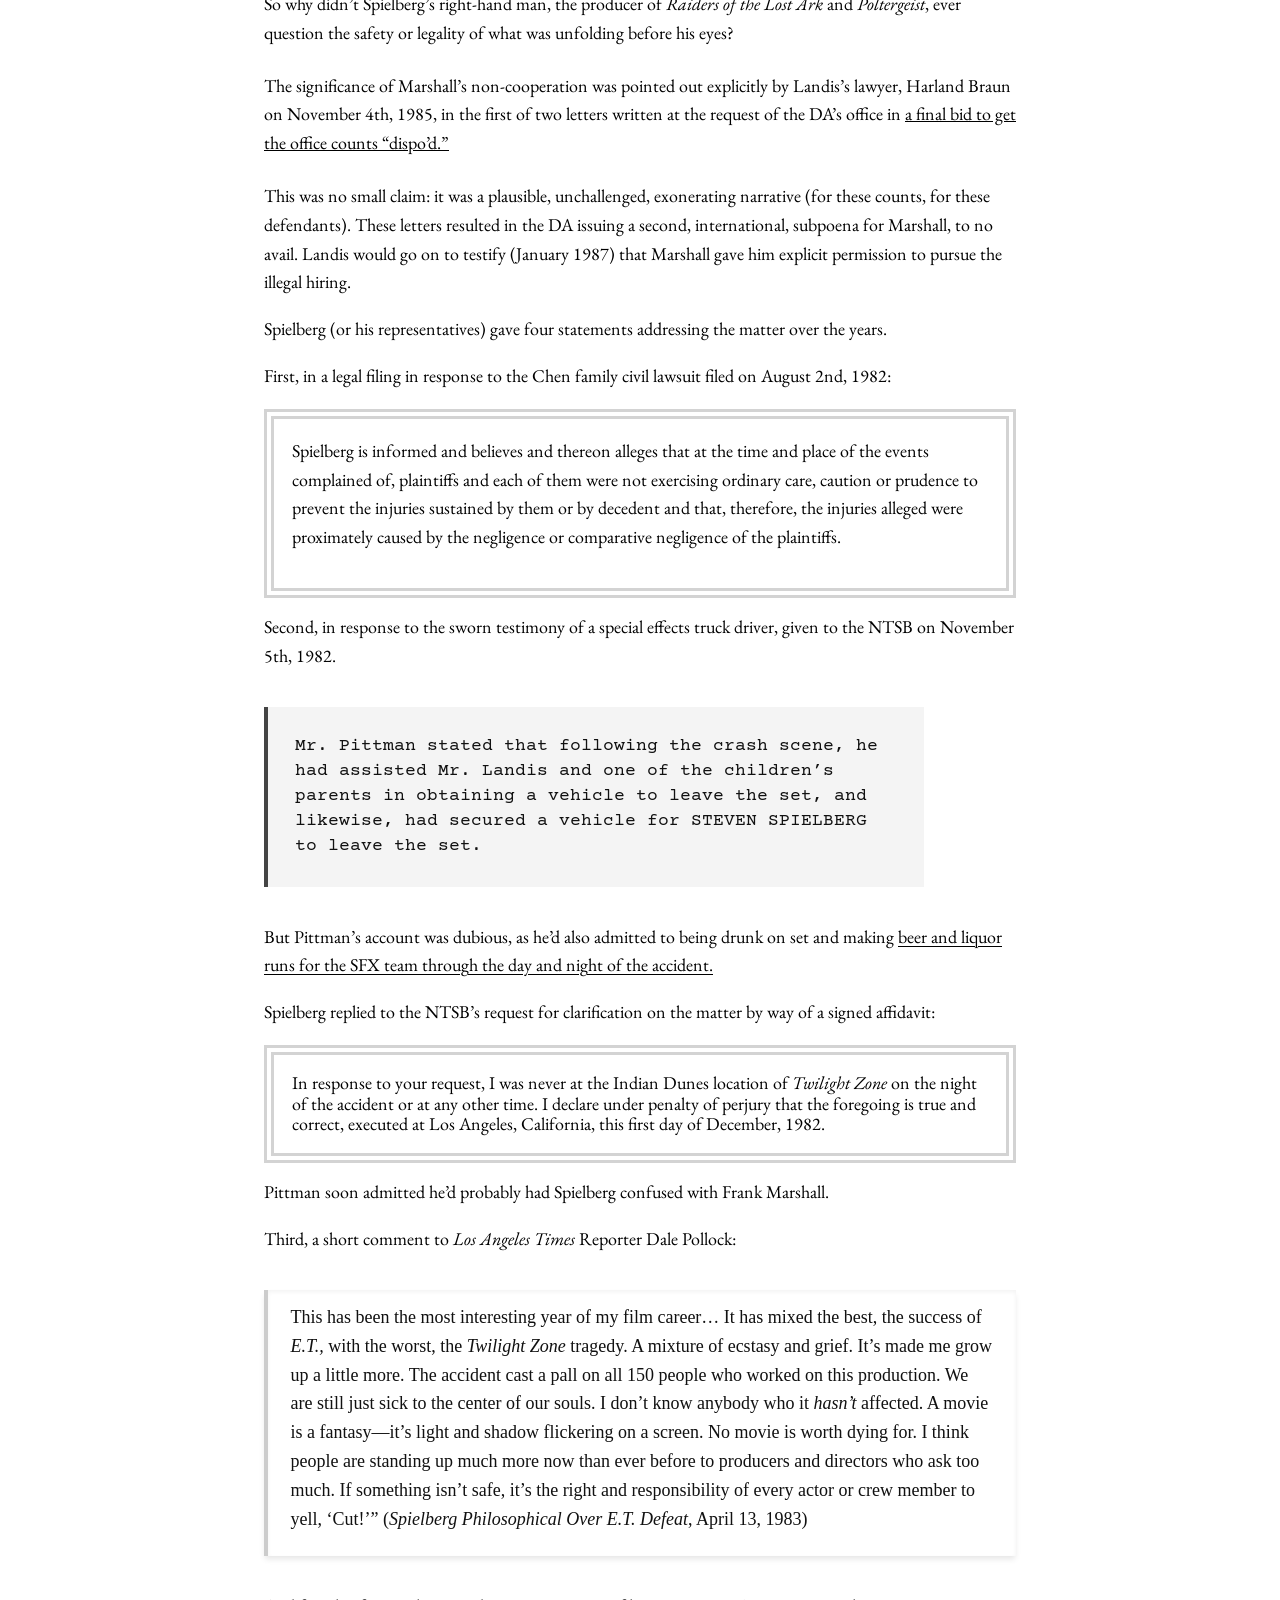
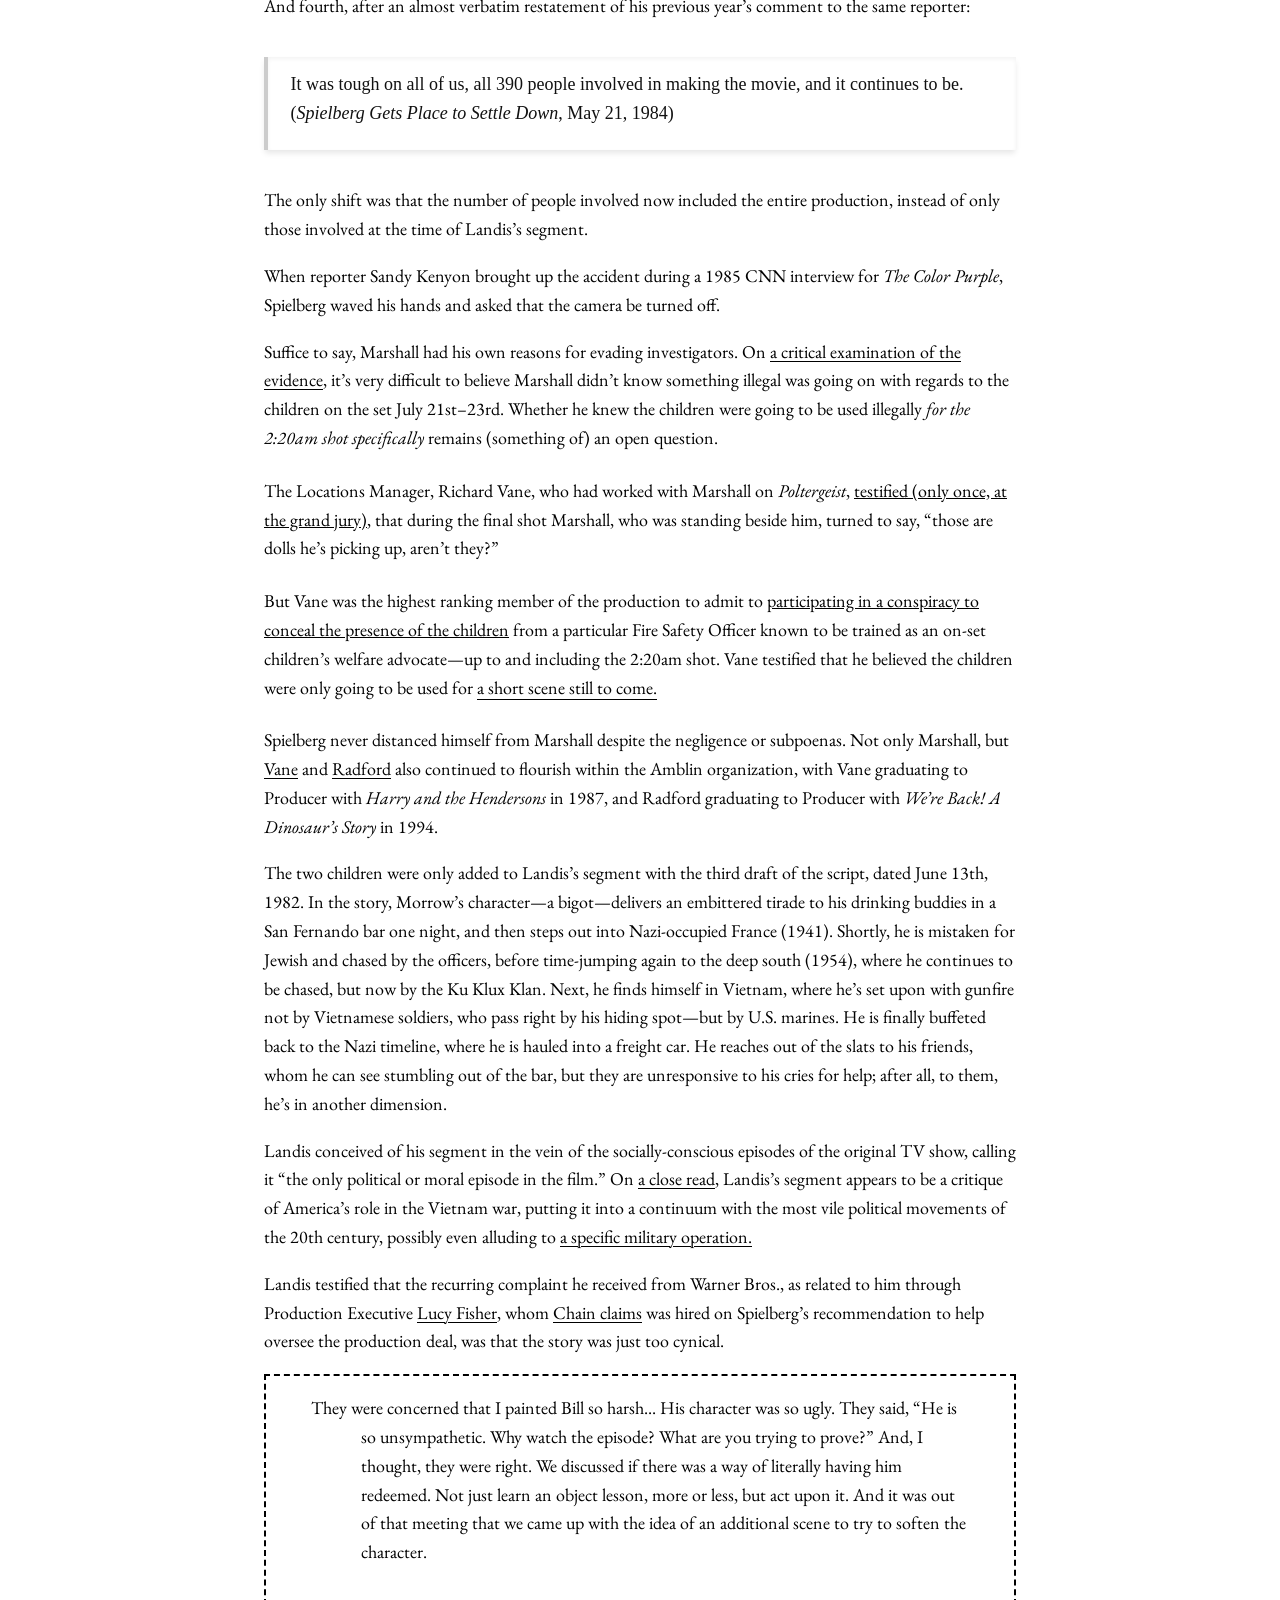
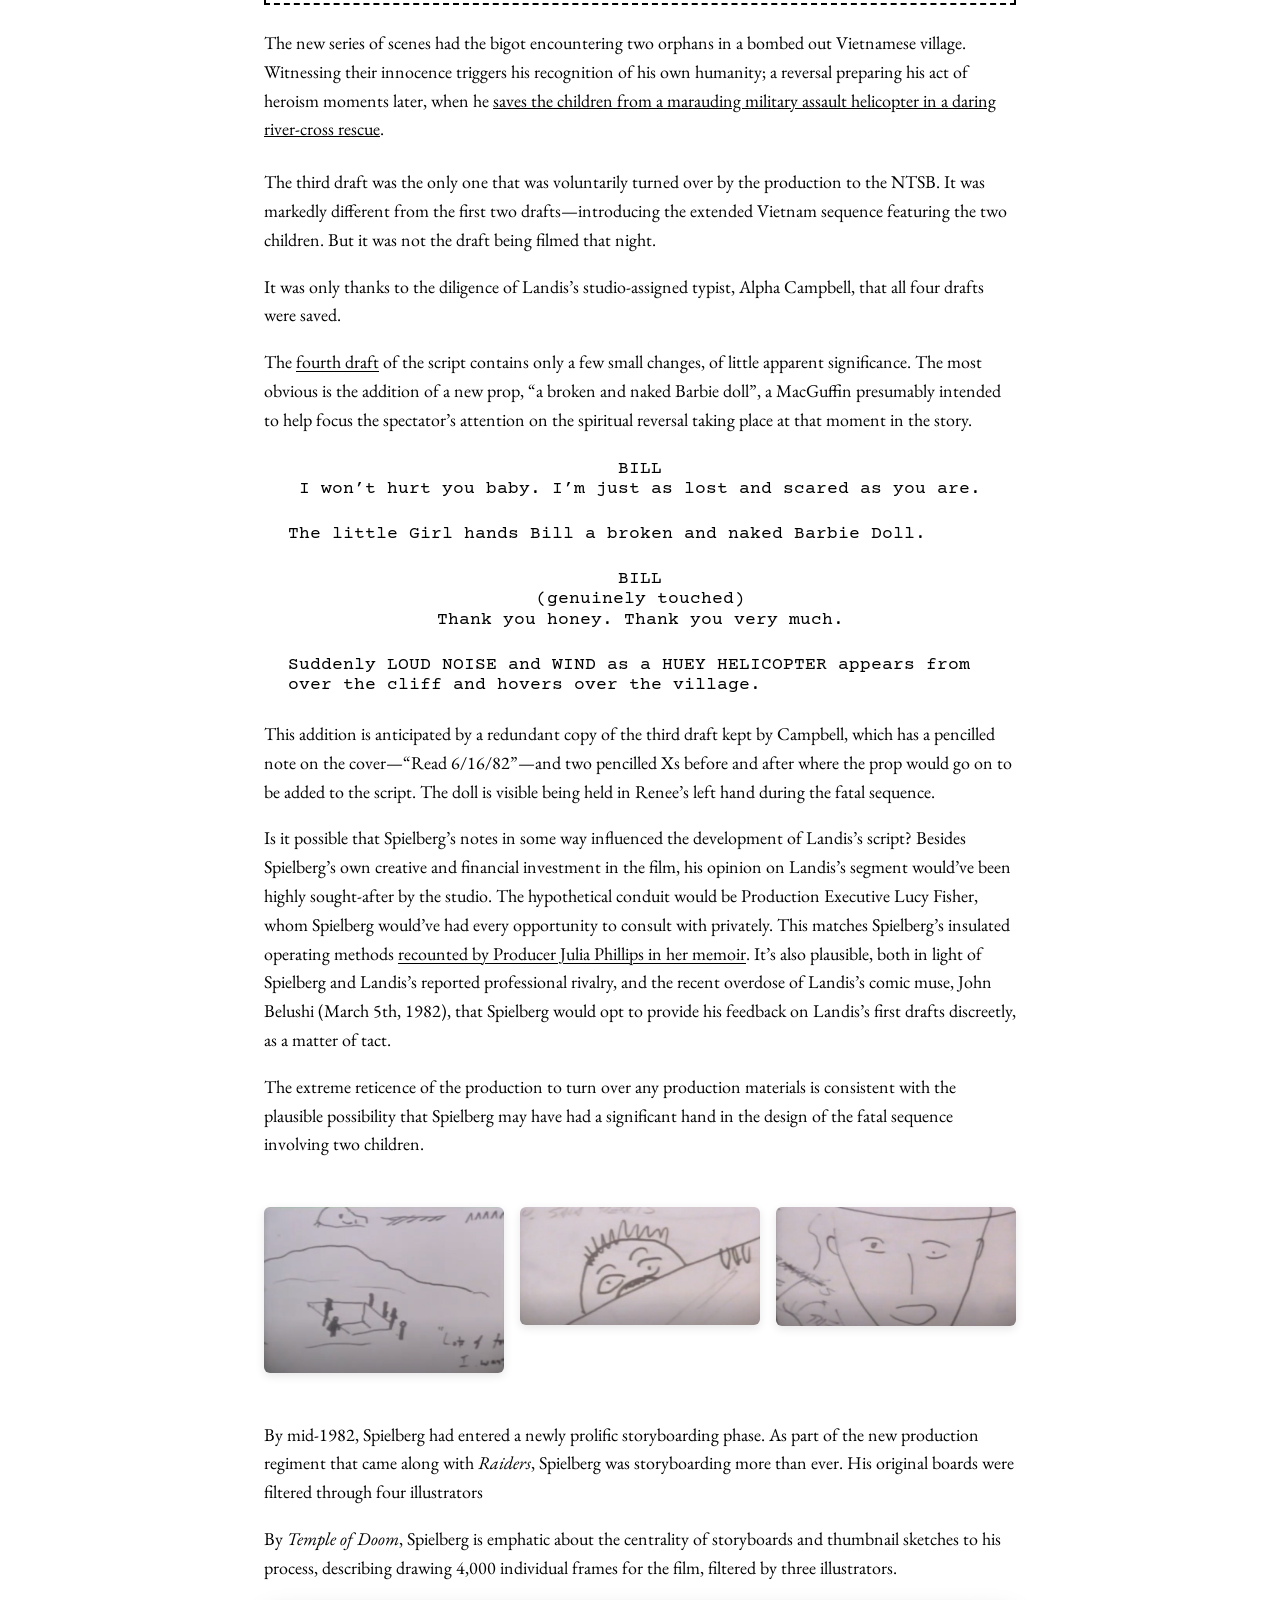
==== commit b946c06d: "_3_fix" ====
--- a/index.html
+++ b/index.html
@@ -41,6 +41,16 @@
     });
   })();
   </script>
+  <style>
+    /* Hide the browser's play overlay on the autoplaying hero video (as on YIJPAUC). */
+    #hero-media::-webkit-media-controls,
+    #hero-media::-webkit-media-controls-panel,
+    #hero-media::-webkit-media-controls-overlay-play-button,
+    #hero-media::-webkit-media-controls-start-playback-button {
+      display: none !important;
+      -webkit-appearance: none;
+    }
+  </style>
 </head>
 <body>
 <input type="checkbox" id="info-modal-toggle" hidden>
@@ -935,5 +945,27 @@
   el.addEventListener('change', function () { localStorage.setItem('tracker-toggle', el.checked); });
 });
 </script>
+<script>
+// Hero clip: where autoplay is refused (iOS Low Power Mode, data-saver modes),
+// swap in the animated GIF instead of leaving Safari's play button showing.
+document.addEventListener('DOMContentLoaded', function () {
+  var hero = document.getElementById('hero-media');
+  if (!hero || hero.tagName !== 'VIDEO') return;
+  var swapped = false;
+  function swapToGif() {
+    if (swapped || !hero.paused) return;
+    swapped = true;
+    var gif = document.createElement('img');
+    gif.src = './full/gifs/landingdemo.gif';
+    gif.alt = 'Landing animation';
+    gif.id = 'hero-media';
+    gif.className = 'hero-media';
+    hero.replaceWith(gif);
+  }
+  var tryPlay = hero.play();
+  if (tryPlay) tryPlay.catch(swapToGif);
+  setTimeout(swapToGif, 2500);
+});
+</script>
 </body>
 </html>
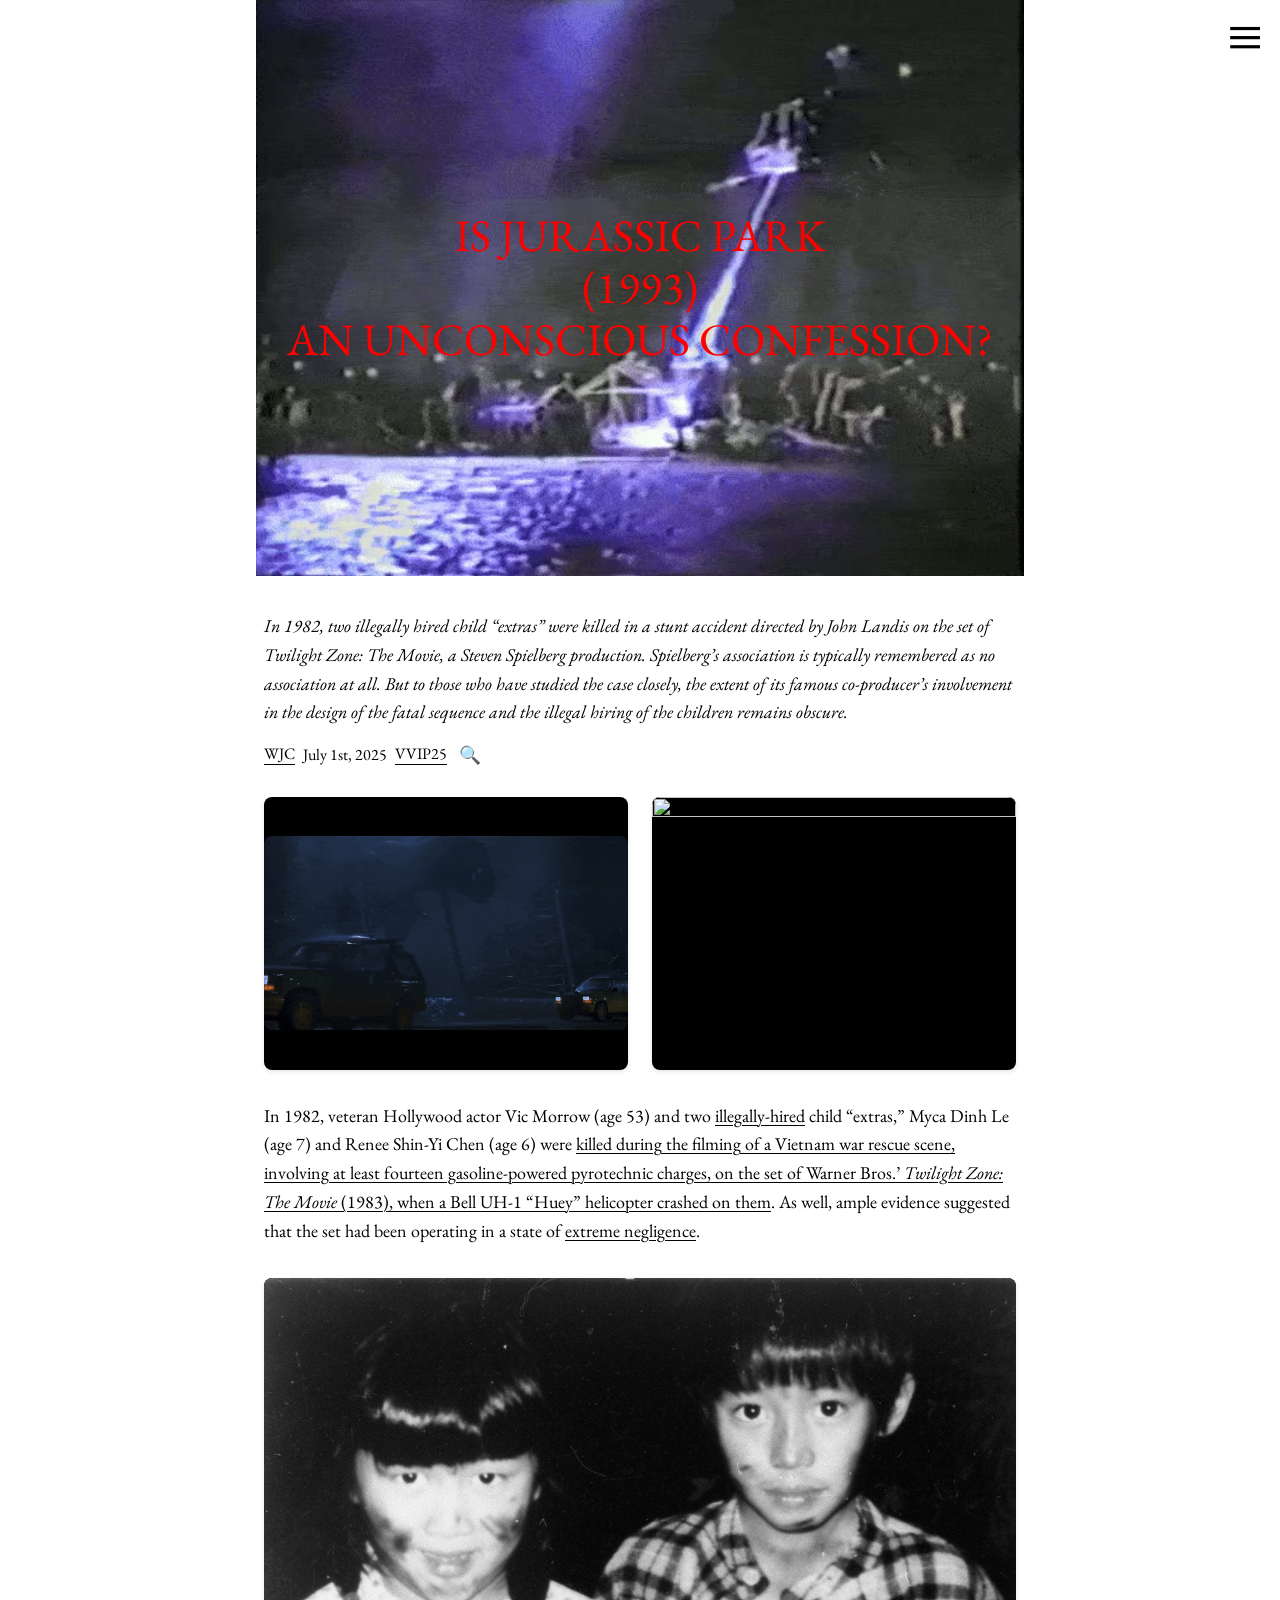
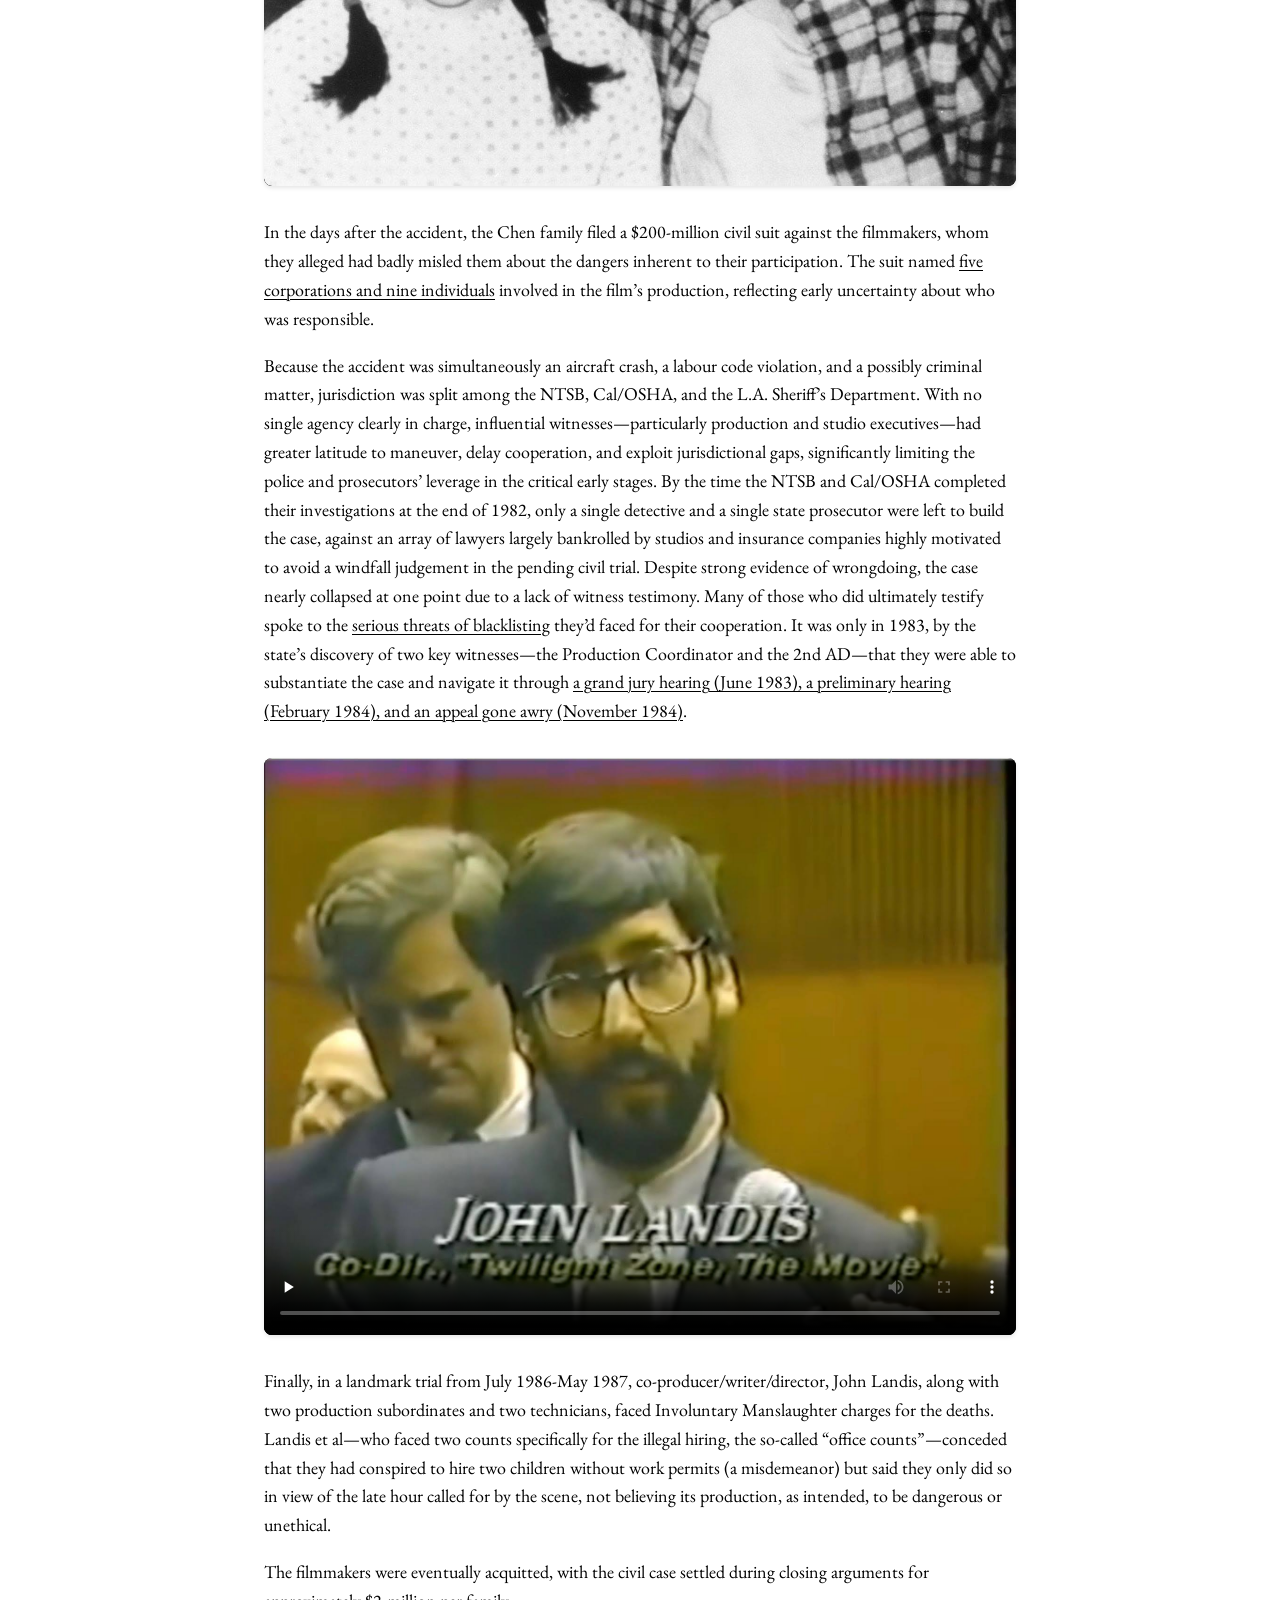
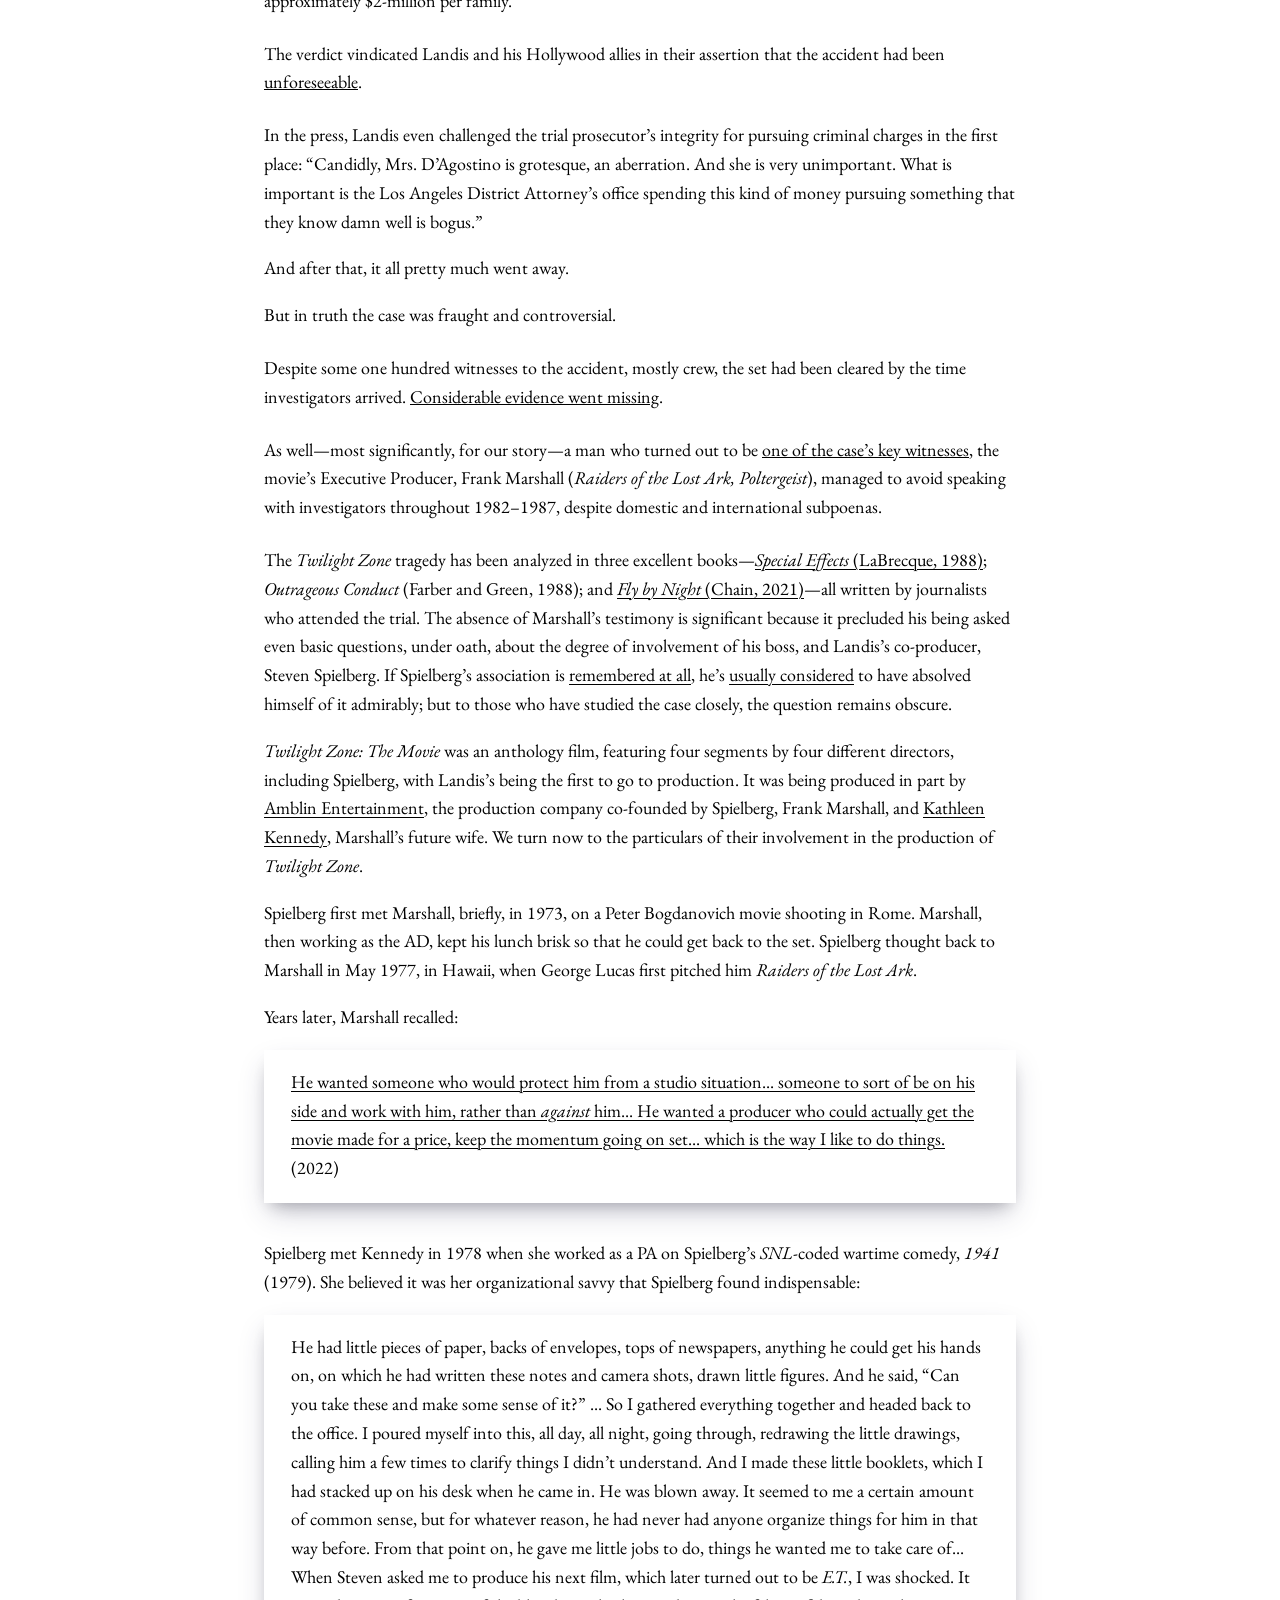
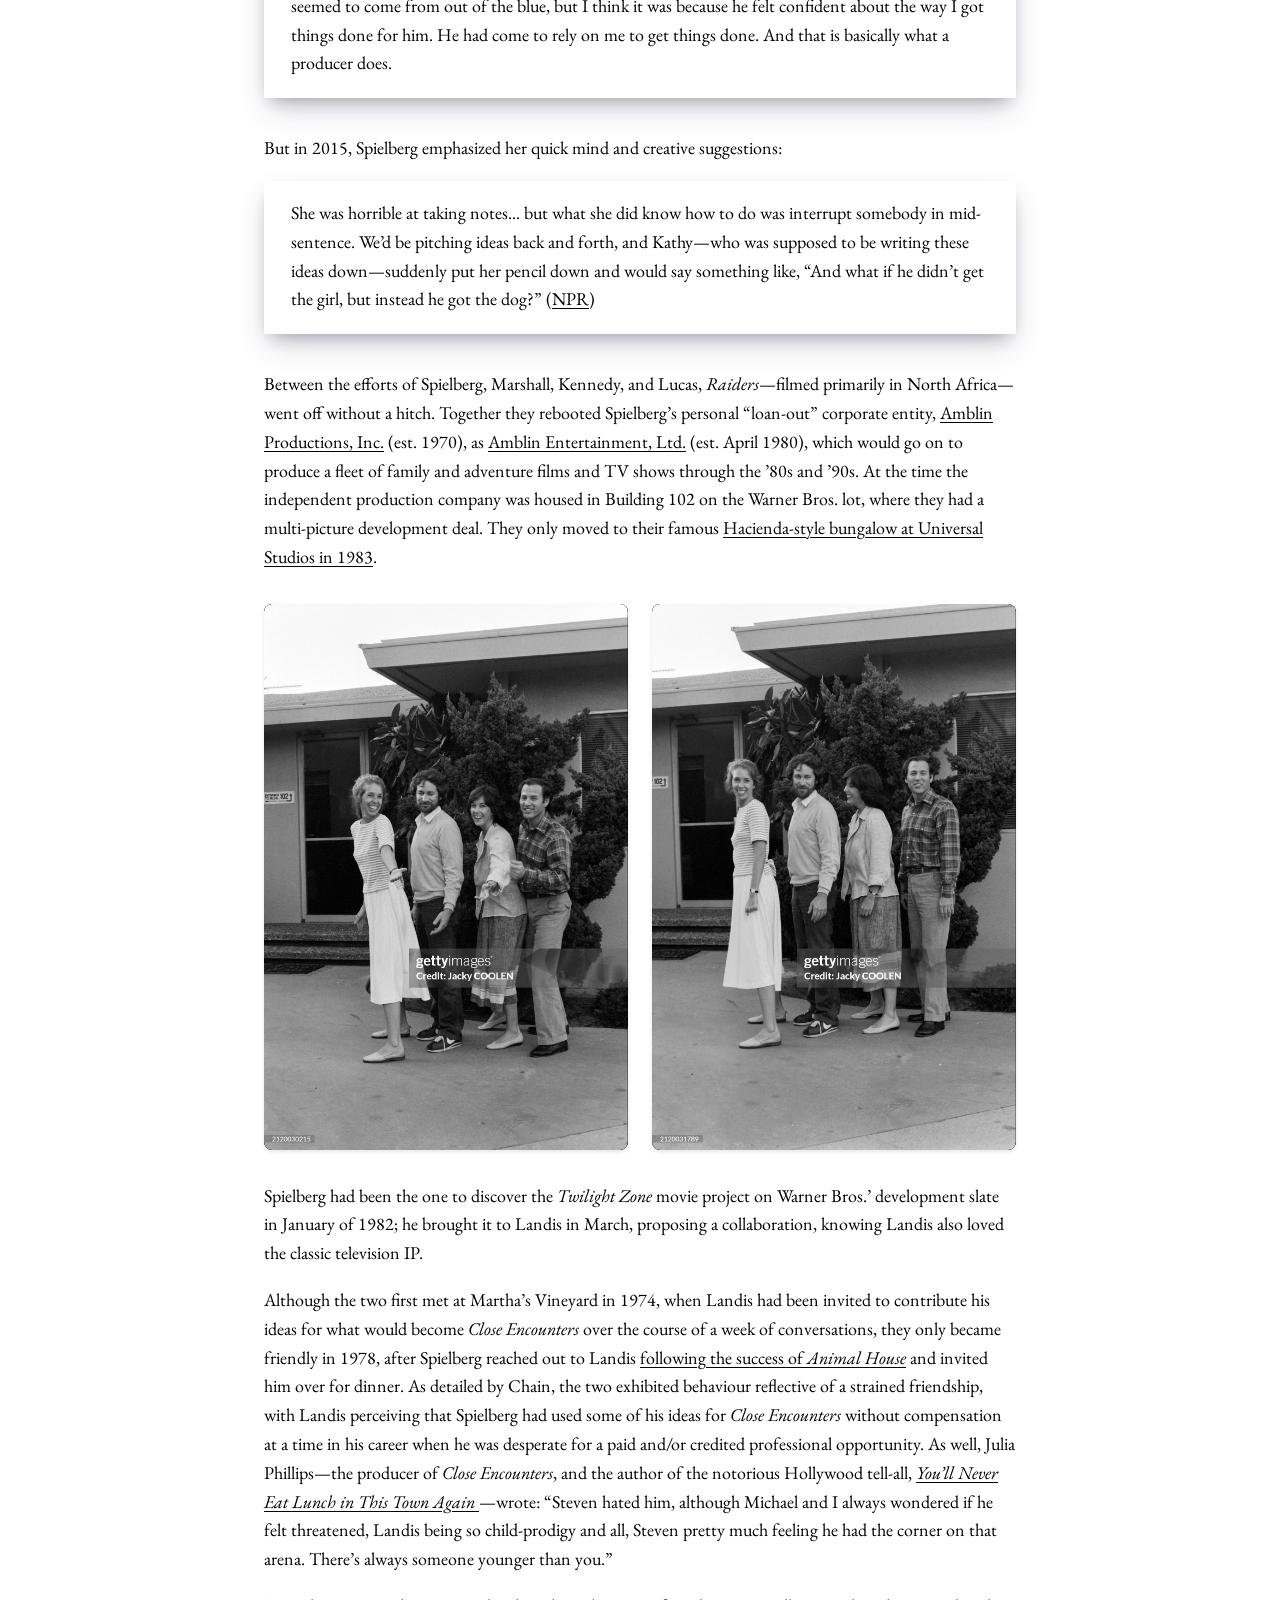
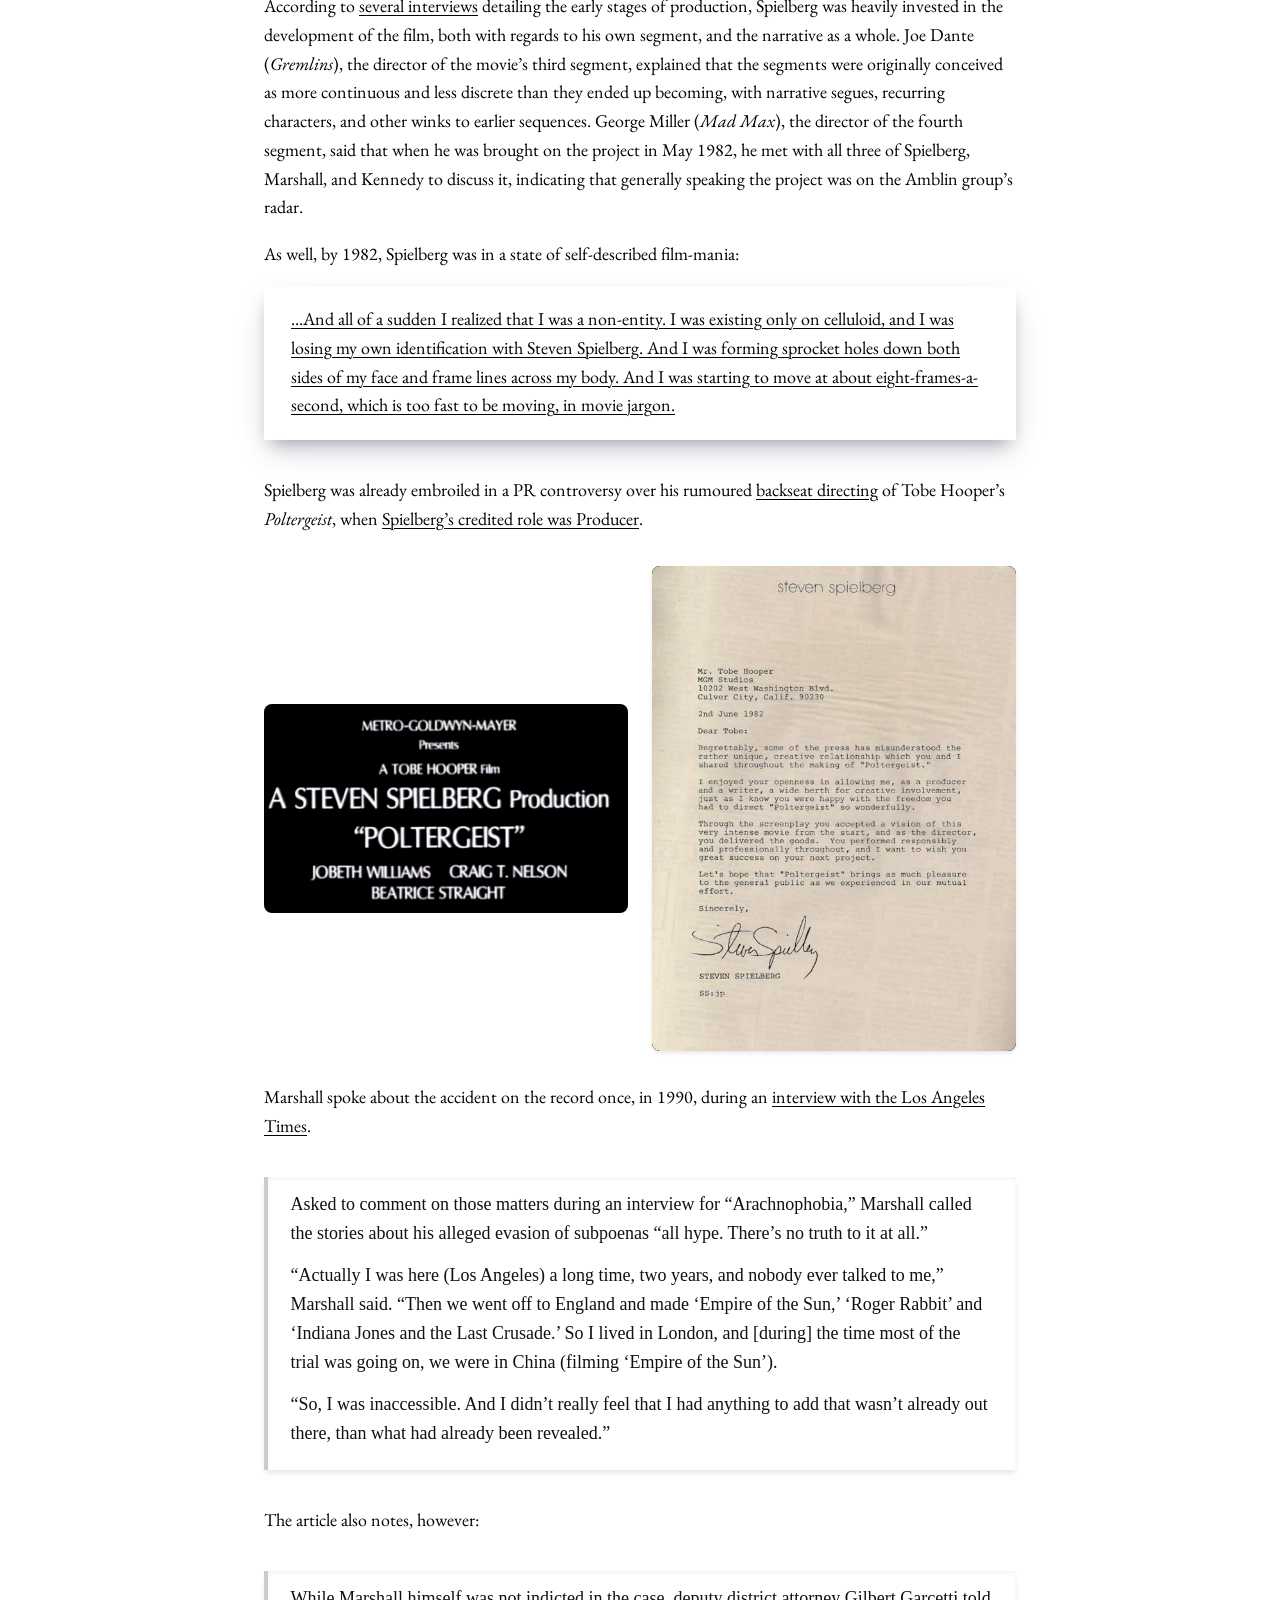
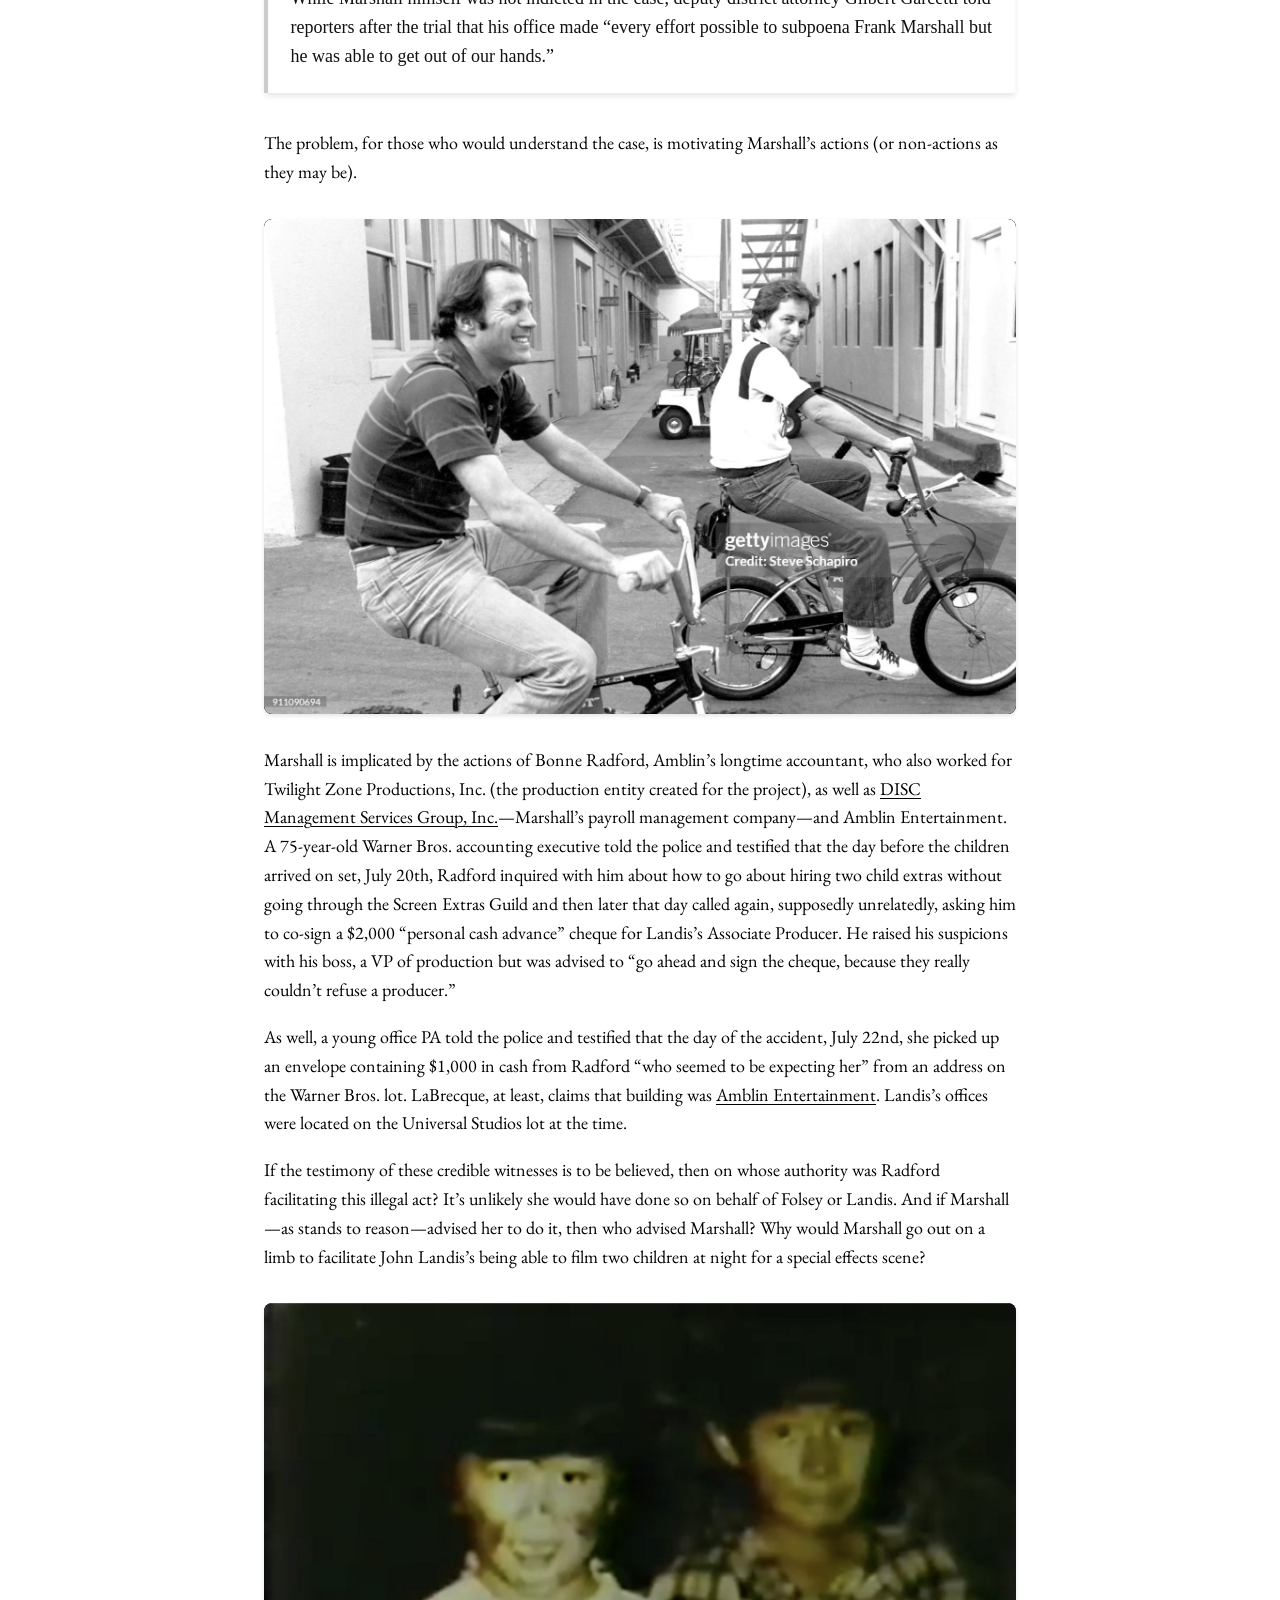
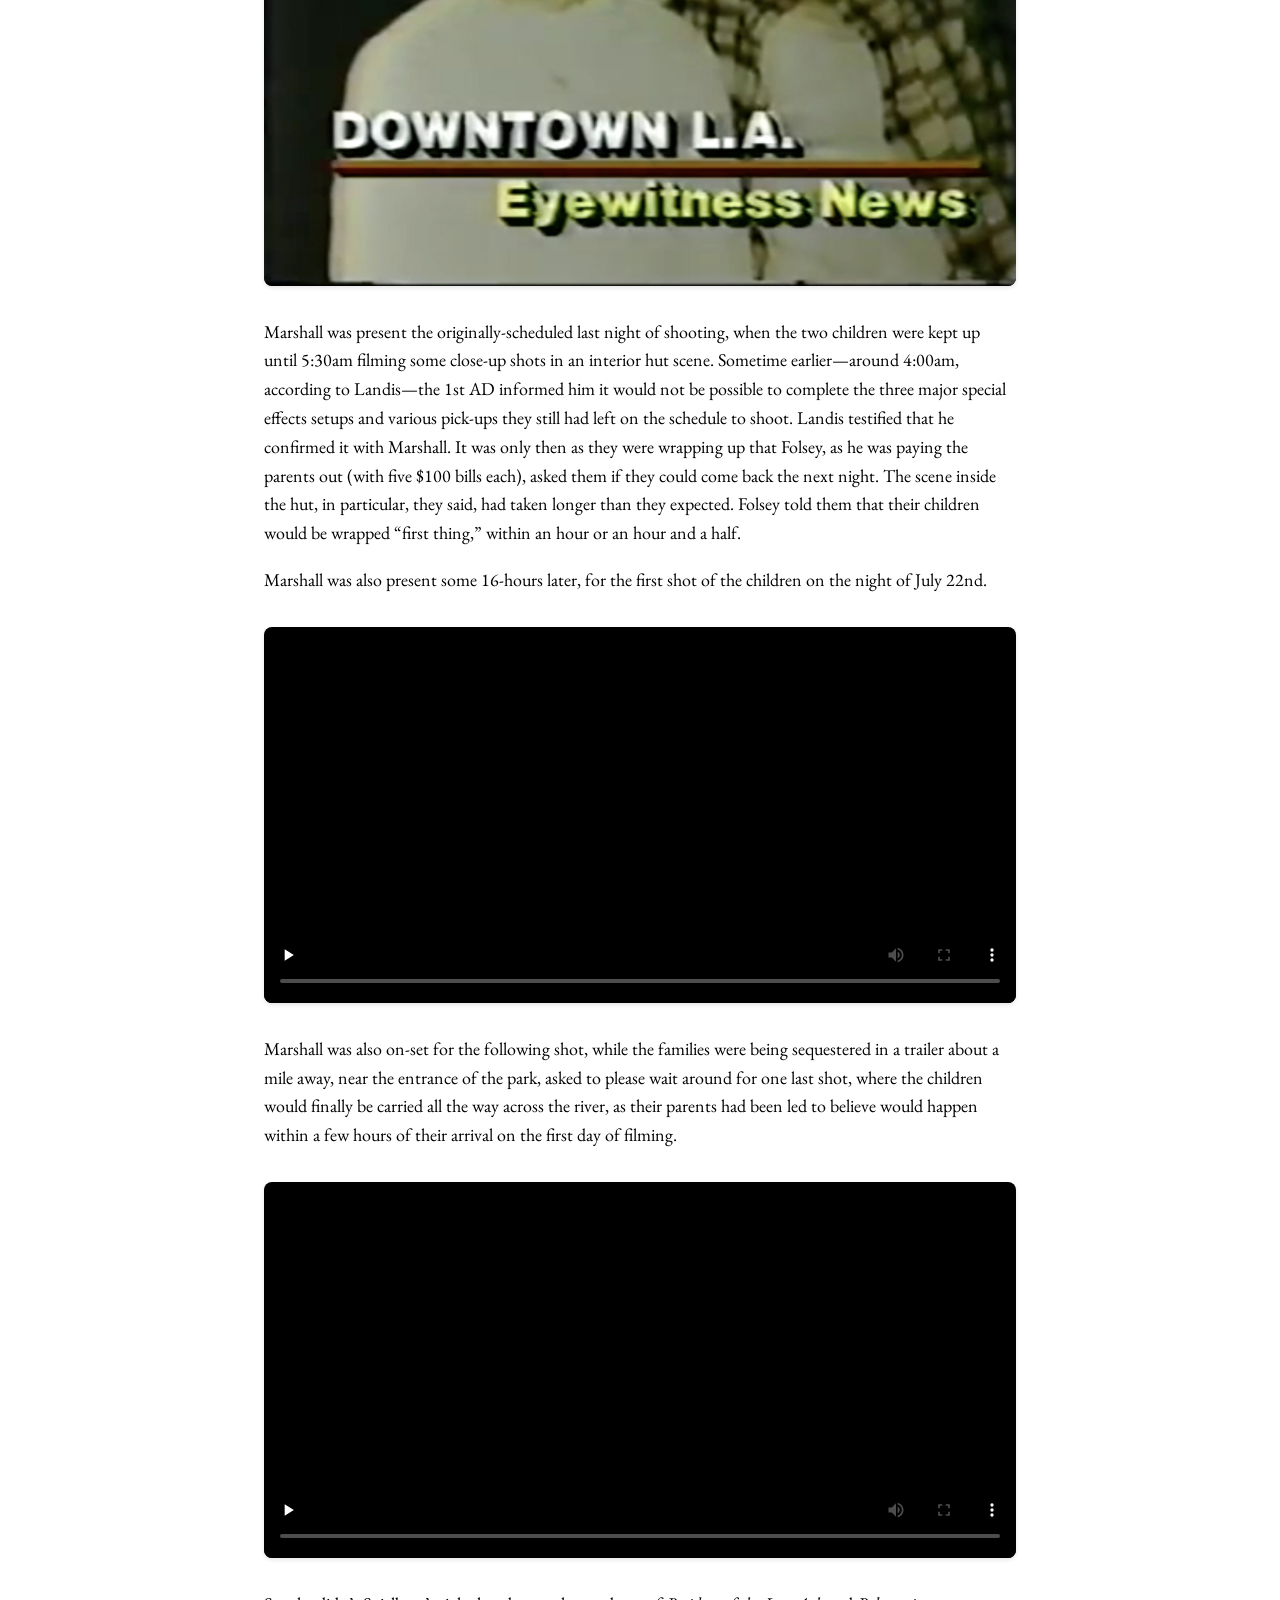
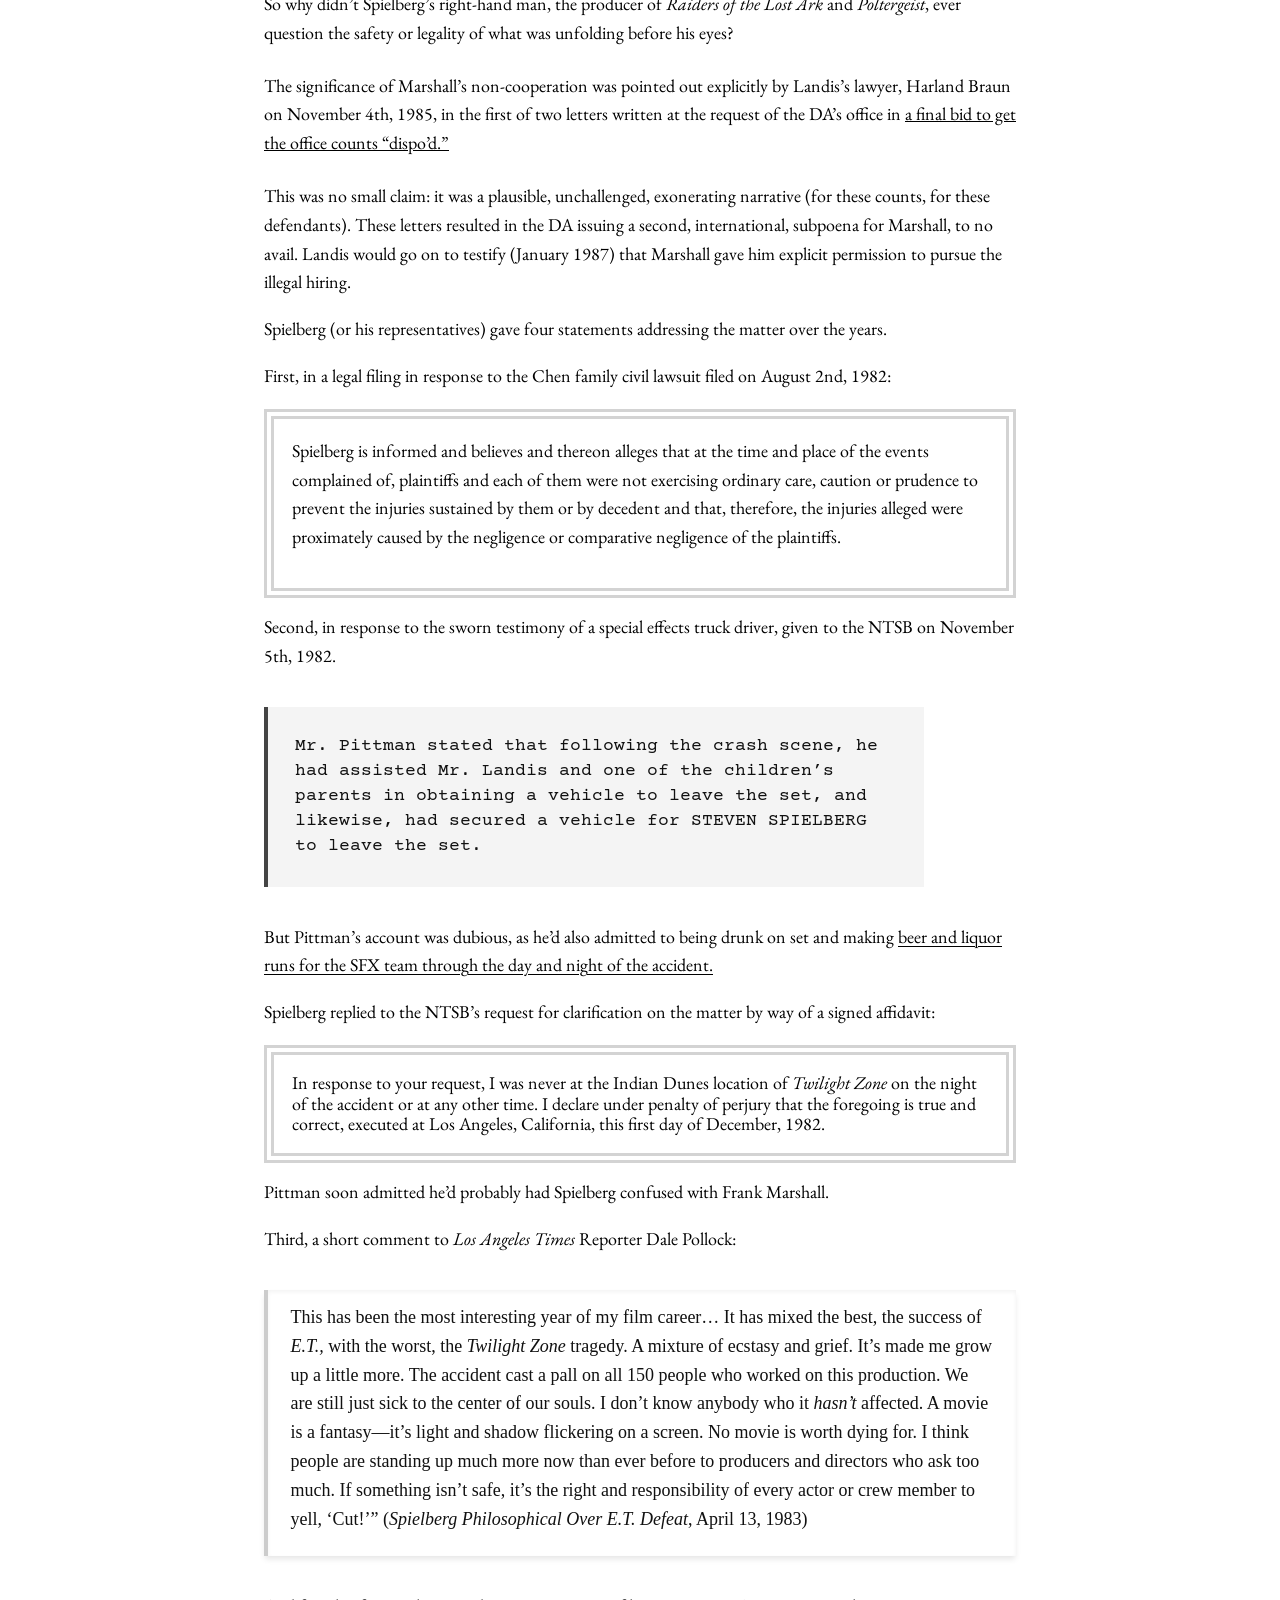
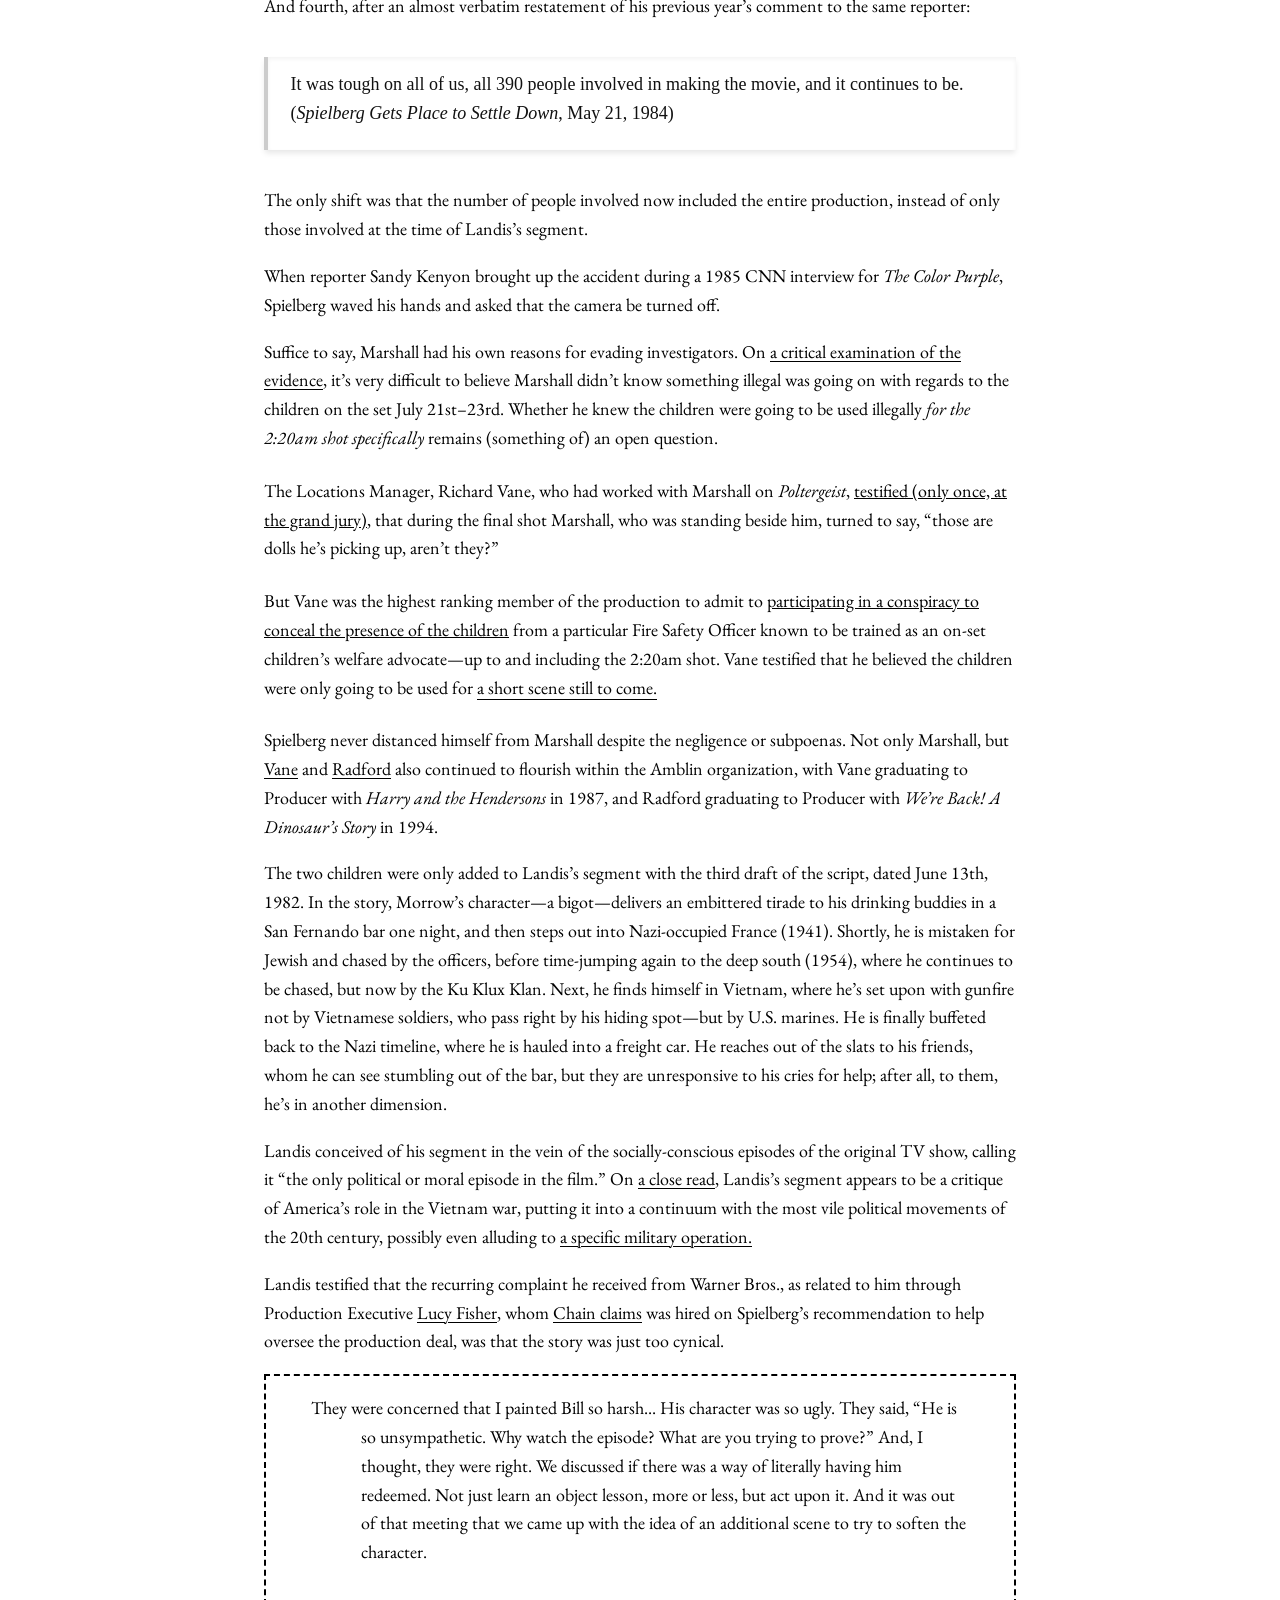
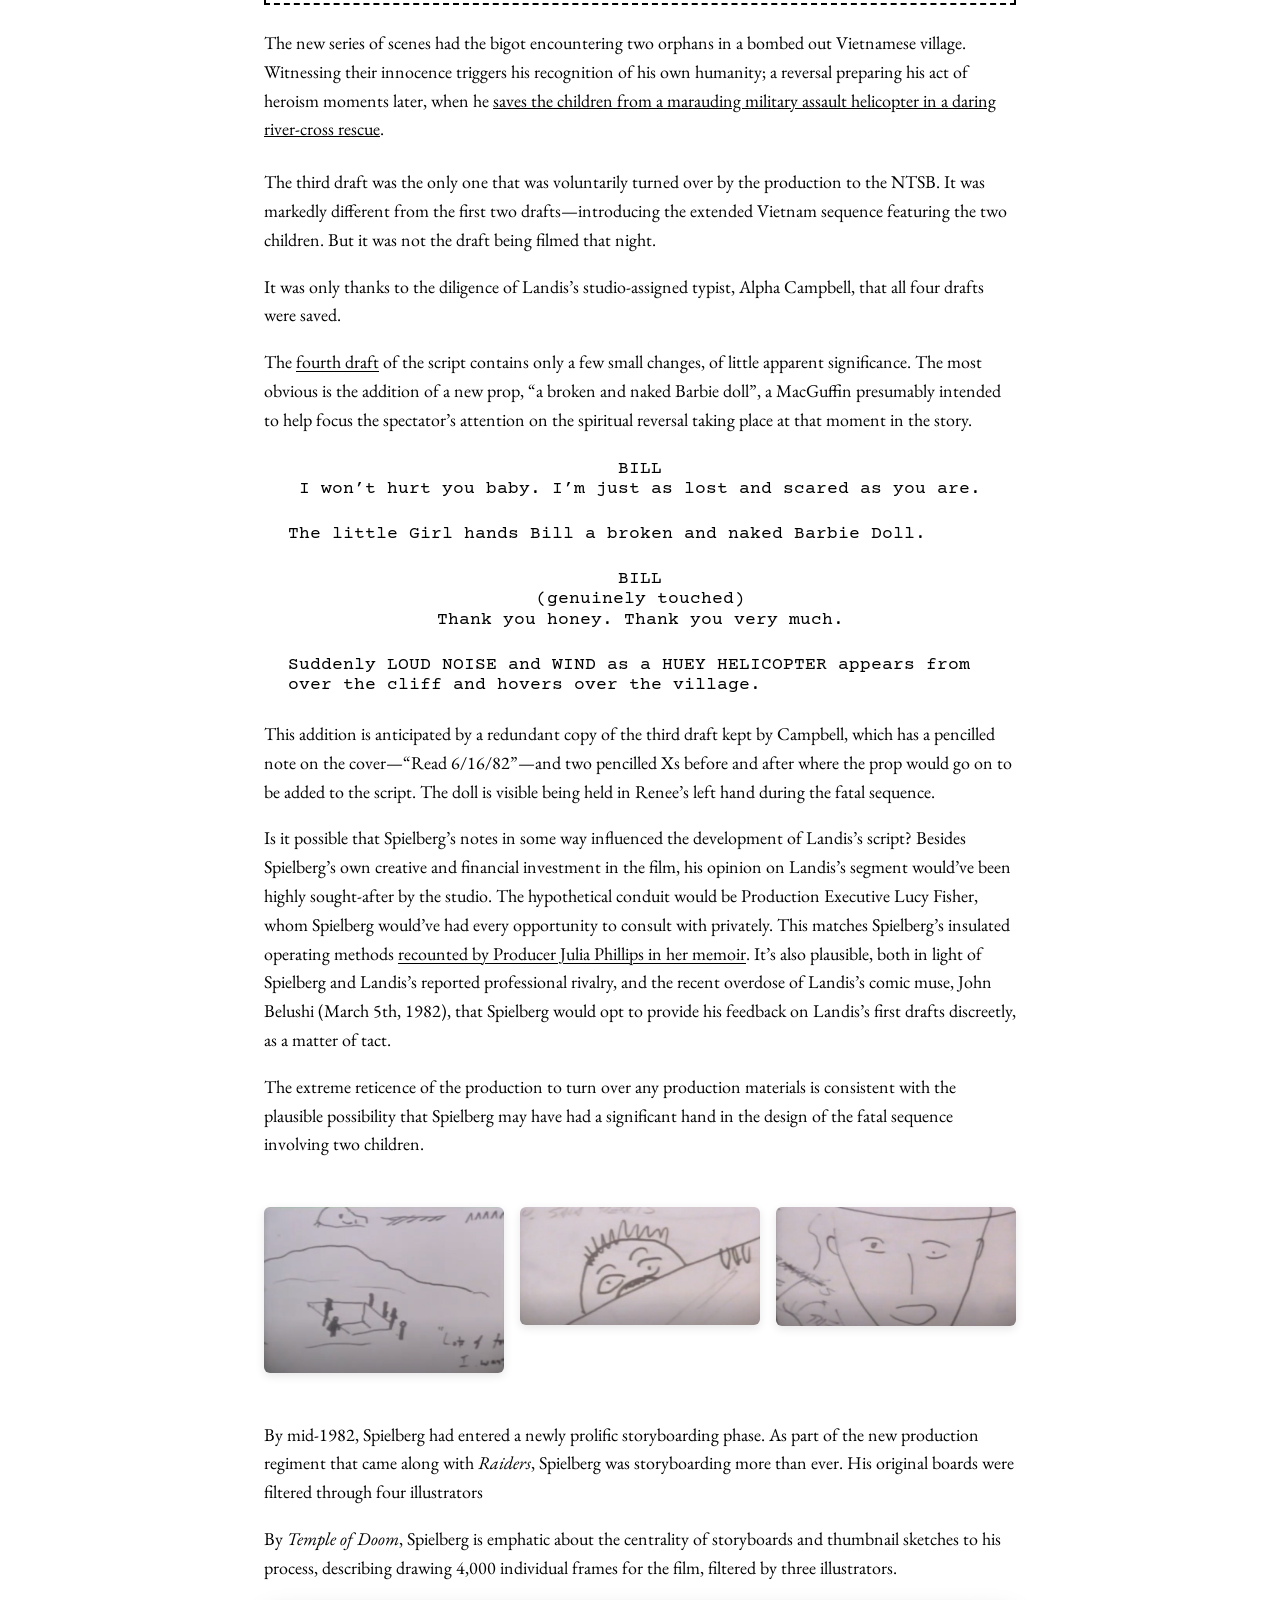
==== commit c539f183: "_2" ====
--- a/index.html
+++ b/index.html
@@ -292,7 +292,7 @@
   </ul>
 </details>
 </ul>
-<p>The <em>Twilight Zone</em> tragedy has been analyzed in three excellent books—<a href="https://archive.org/details/specialeffectsdi00labr/page/114/mode/2up" class="track-link" data-id="page22"><em>Special Effects</em> (LaBrecque, 1988)</a>; <em>Outrageous Conduct</em> (Farber and Green, 1988; hereafter F&G); and <a href="https://www.amazon.ca/Fly-Night-Secret-Spielberg-Twilight/dp/1634243641" class="track-link" data-id="page23"><em>Fly by Night</em> (Chain, 2021)</a>—all written by journalists who attended the trial. The absence of Marshall’s testimony is significant because it precluded his being asked even basic questions, under oath, about the degree of involvement of his boss, and Landis’s co-producer, Steven Spielberg. If Spielberg’s association is <a href="https://www.nytimes.com/2023/06/25/movies/the-twilight-zone-the-movie-accident.html" class="track-link" data-id="page24">remembered at all</a>, he’s <a href="https://podcasts.apple.com/ca/podcast/twilight-zone-the-movie-part-2/id1512847066?i=1000492078299" class="track-link" data-id="page25">usually considered</a> to have absolved himself of it admirably; but to those who have studied the case closely, the question remains obscure.</p>
+<p>The <em>Twilight Zone</em> tragedy has been analyzed in three excellent books—<a href="https://archive.org/details/specialeffectsdi00labr/page/114/mode/2up" class="track-link" data-id="page22"><em>Special Effects</em> (LaBrecque, 1988)</a>; <em>Outrageous Conduct</em> (Farber and Green, 1988); and <a href="https://www.amazon.ca/Fly-Night-Secret-Spielberg-Twilight/dp/1634243641" class="track-link" data-id="page23"><em>Fly by Night</em> (Chain, 2021)</a>—all written by journalists who attended the trial. The absence of Marshall’s testimony is significant because it precluded his being asked even basic questions, under oath, about the degree of involvement of his boss, and Landis’s co-producer, Steven Spielberg. If Spielberg’s association is <a href="https://www.nytimes.com/2023/06/25/movies/the-twilight-zone-the-movie-accident.html" class="track-link" data-id="page24">remembered at all</a>, he’s <a href="https://podcasts.apple.com/ca/podcast/twilight-zone-the-movie-part-2/id1512847066?i=1000492078299" class="track-link" data-id="page25">usually considered</a> to have absolved himself of it admirably; but to those who have studied the case closely, the question remains obscure.</p>
 <p><em>Twilight Zone: The Movie</em> was an anthology film, featuring four segments by four different directors, including Spielberg, with Landis’s being the first to go to production. It was being produced in part by <a href="https://en.wikipedia.org/wiki/Amblin_Entertainment" class="track-link" data-id="page26">Amblin Entertainment</a>, the production company co-founded by Spielberg, Frank Marshall, and <a href="https://en.wikipedia.org/wiki/Kathleen_Kennedy_\(producer\" class="track-link" data-id="page27">Kathleen Kennedy</a>, Marshall’s future wife. We turn now to the particulars of their involvement in the production of <em>Twilight Zone</em>.</p>
 <p>Spielberg first met Marshall, briefly, in 1973, on a Peter Bogdanovich movie shooting in Rome. Marshall, then working as the AD, kept his lunch brisk so that he could get back to the set. Spielberg thought back to Marshall in May 1977, in Hawaii, when George Lucas first pitched him <em>Raiders of the Lost Ark</em>.</p>
 <p>Years later, Marshall recalled:
@@ -947,7 +947,7 @@
 </script>
 <script>
 // Hero clip: where autoplay is refused (iOS Low Power Mode, data-saver modes),
-// swap in the animated GIF instead of leaving Safari's play button showing.
+// swap in the still image instead of leaving Safari's play button showing.
 document.addEventListener('DOMContentLoaded', function () {
   var hero = document.getElementById('hero-media');
   if (!hero || hero.tagName !== 'VIDEO') return;
@@ -956,8 +956,8 @@
     if (swapped || !hero.paused) return;
     swapped = true;
     var gif = document.createElement('img');
-    gif.src = './full/gifs/landingdemo.gif';
-    gif.alt = 'Landing animation';
+    gif.src = './full/gifs/landing-still.jpg';
+    gif.alt = 'Landing still';
     gif.id = 'hero-media';
     gif.className = 'hero-media';
     hero.replaceWith(gif);
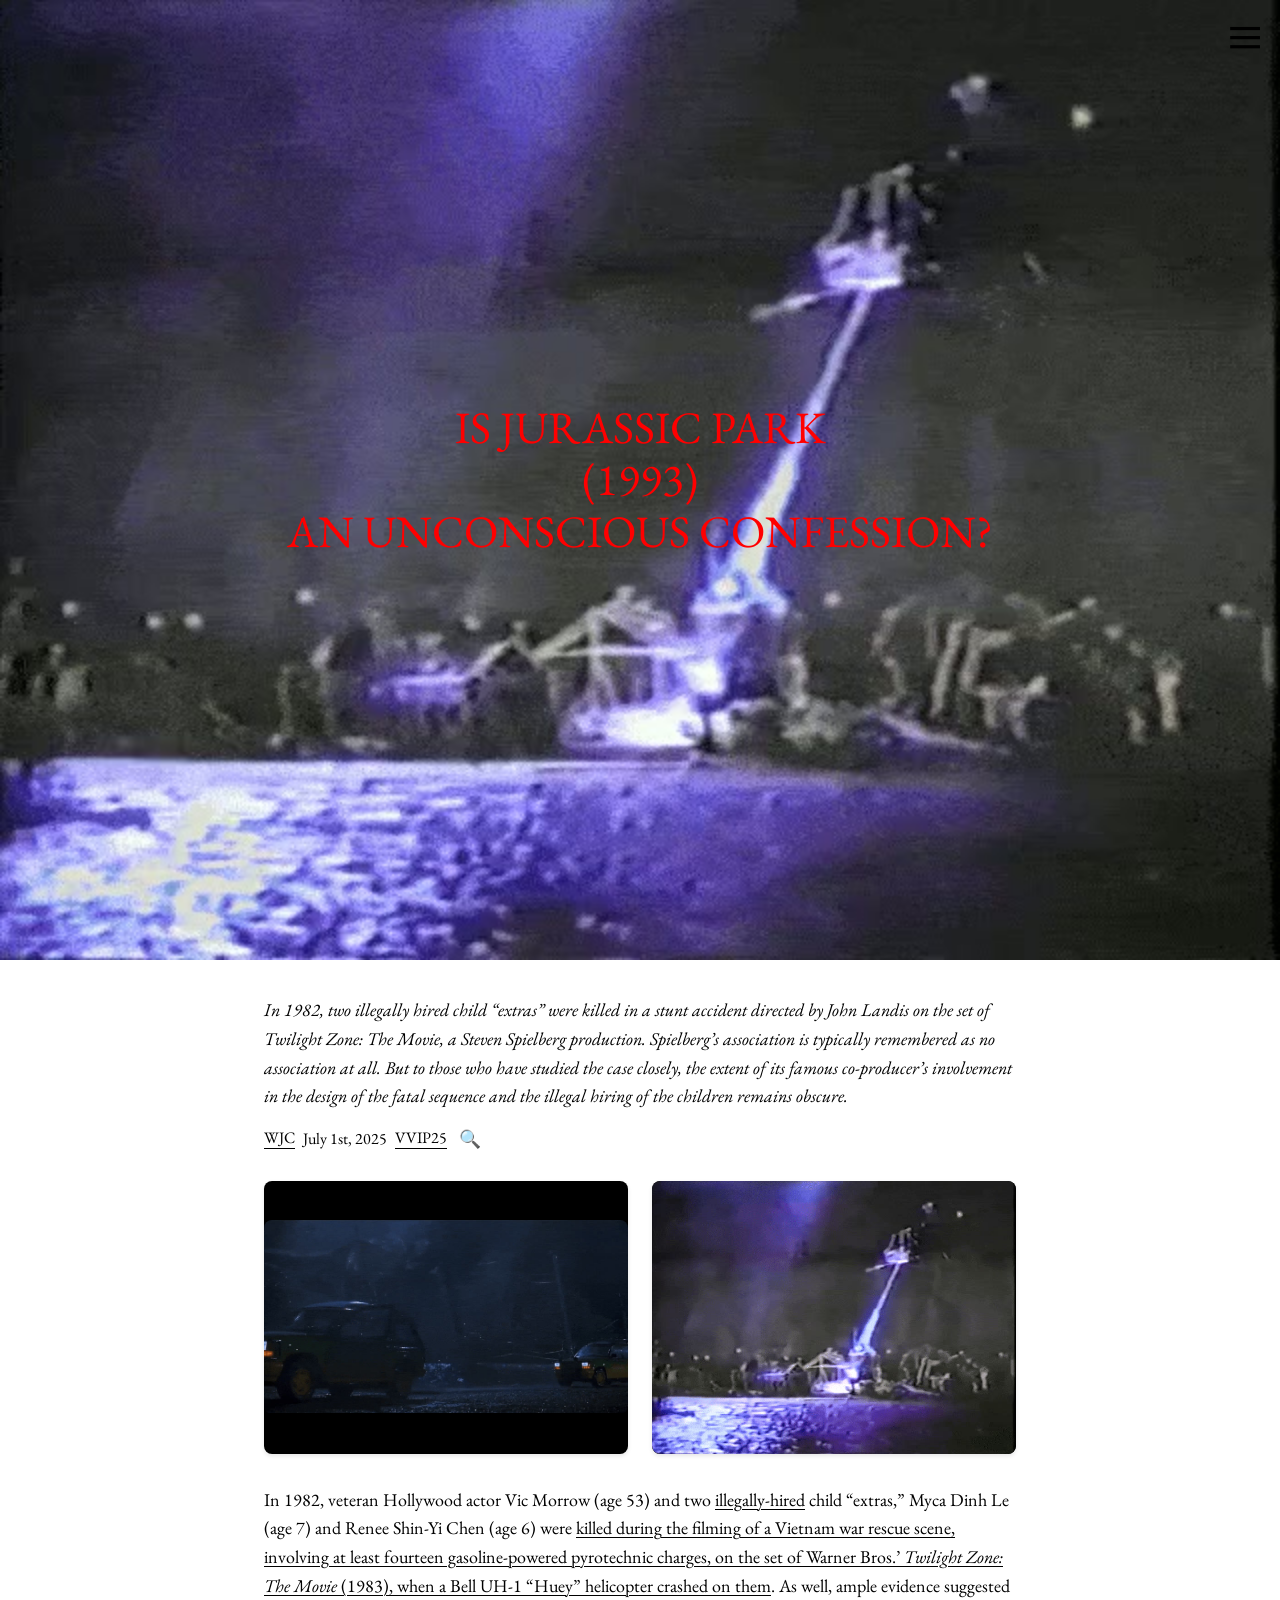
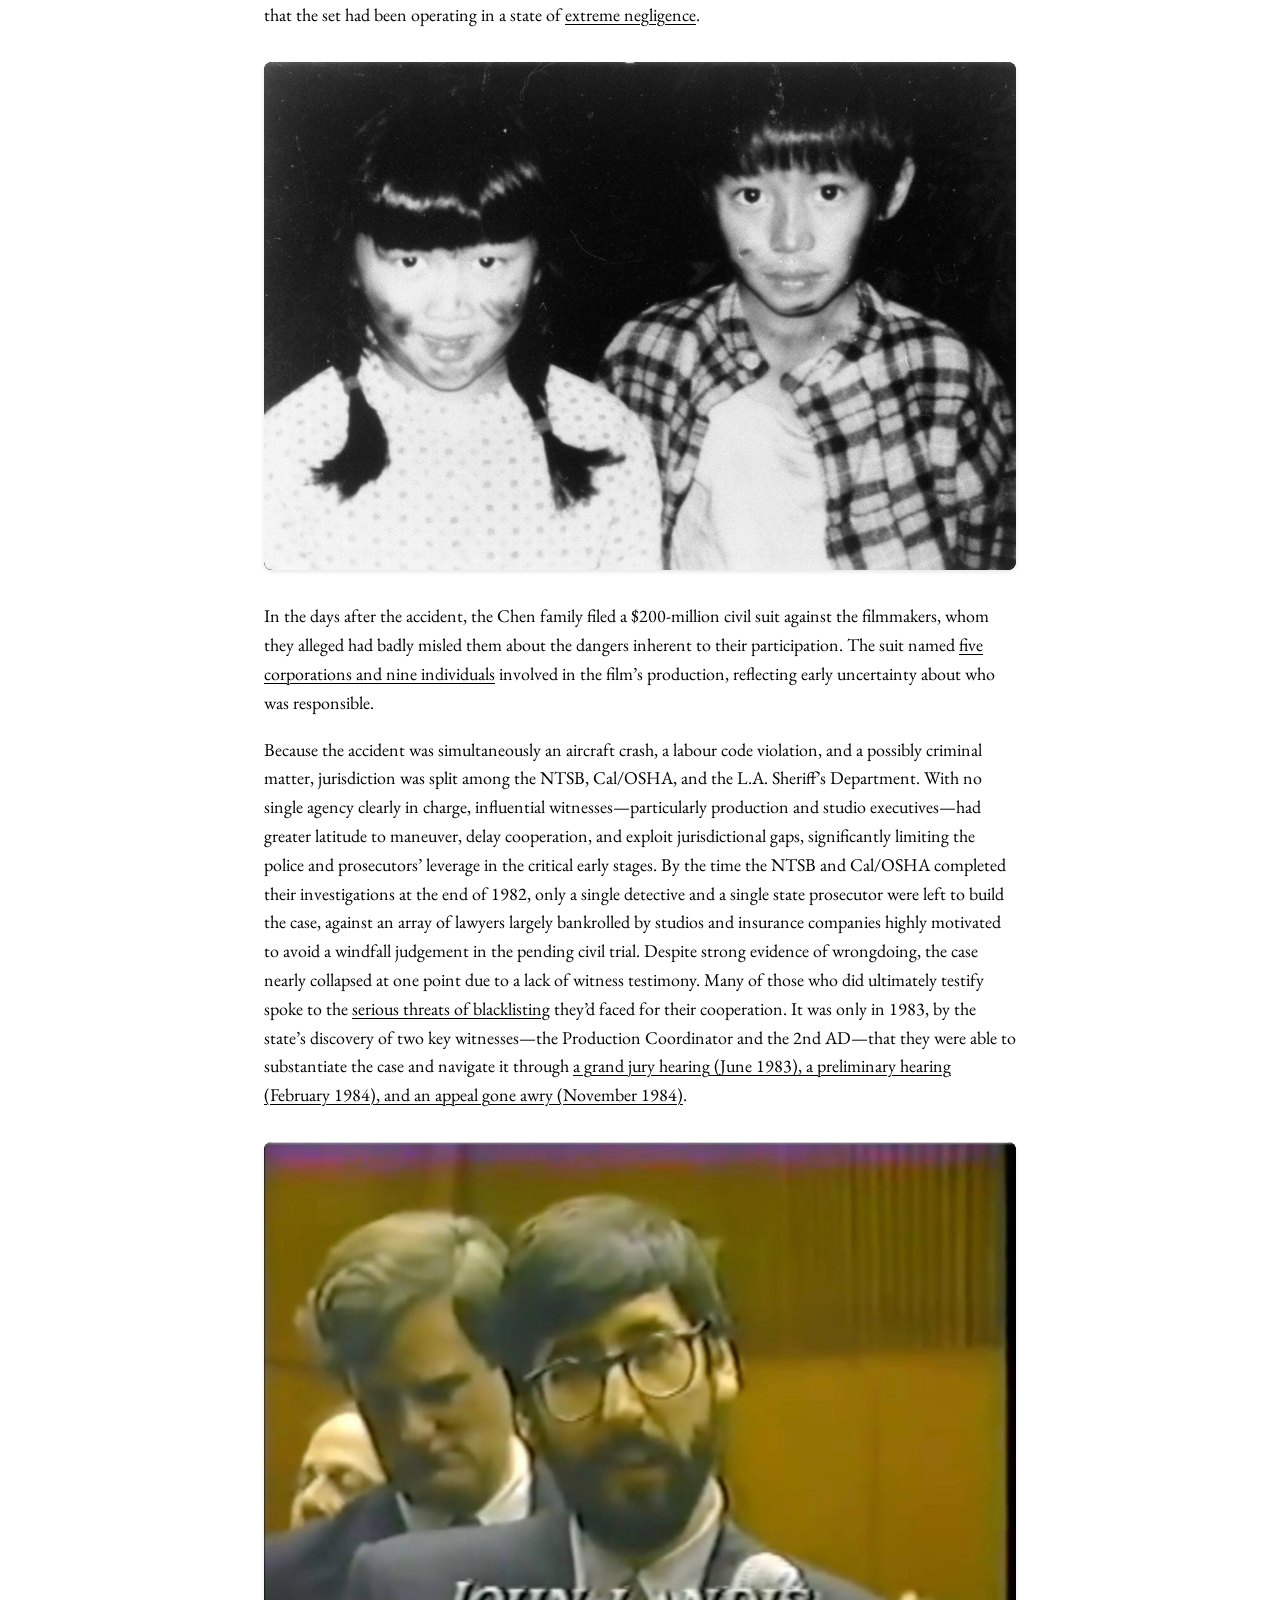
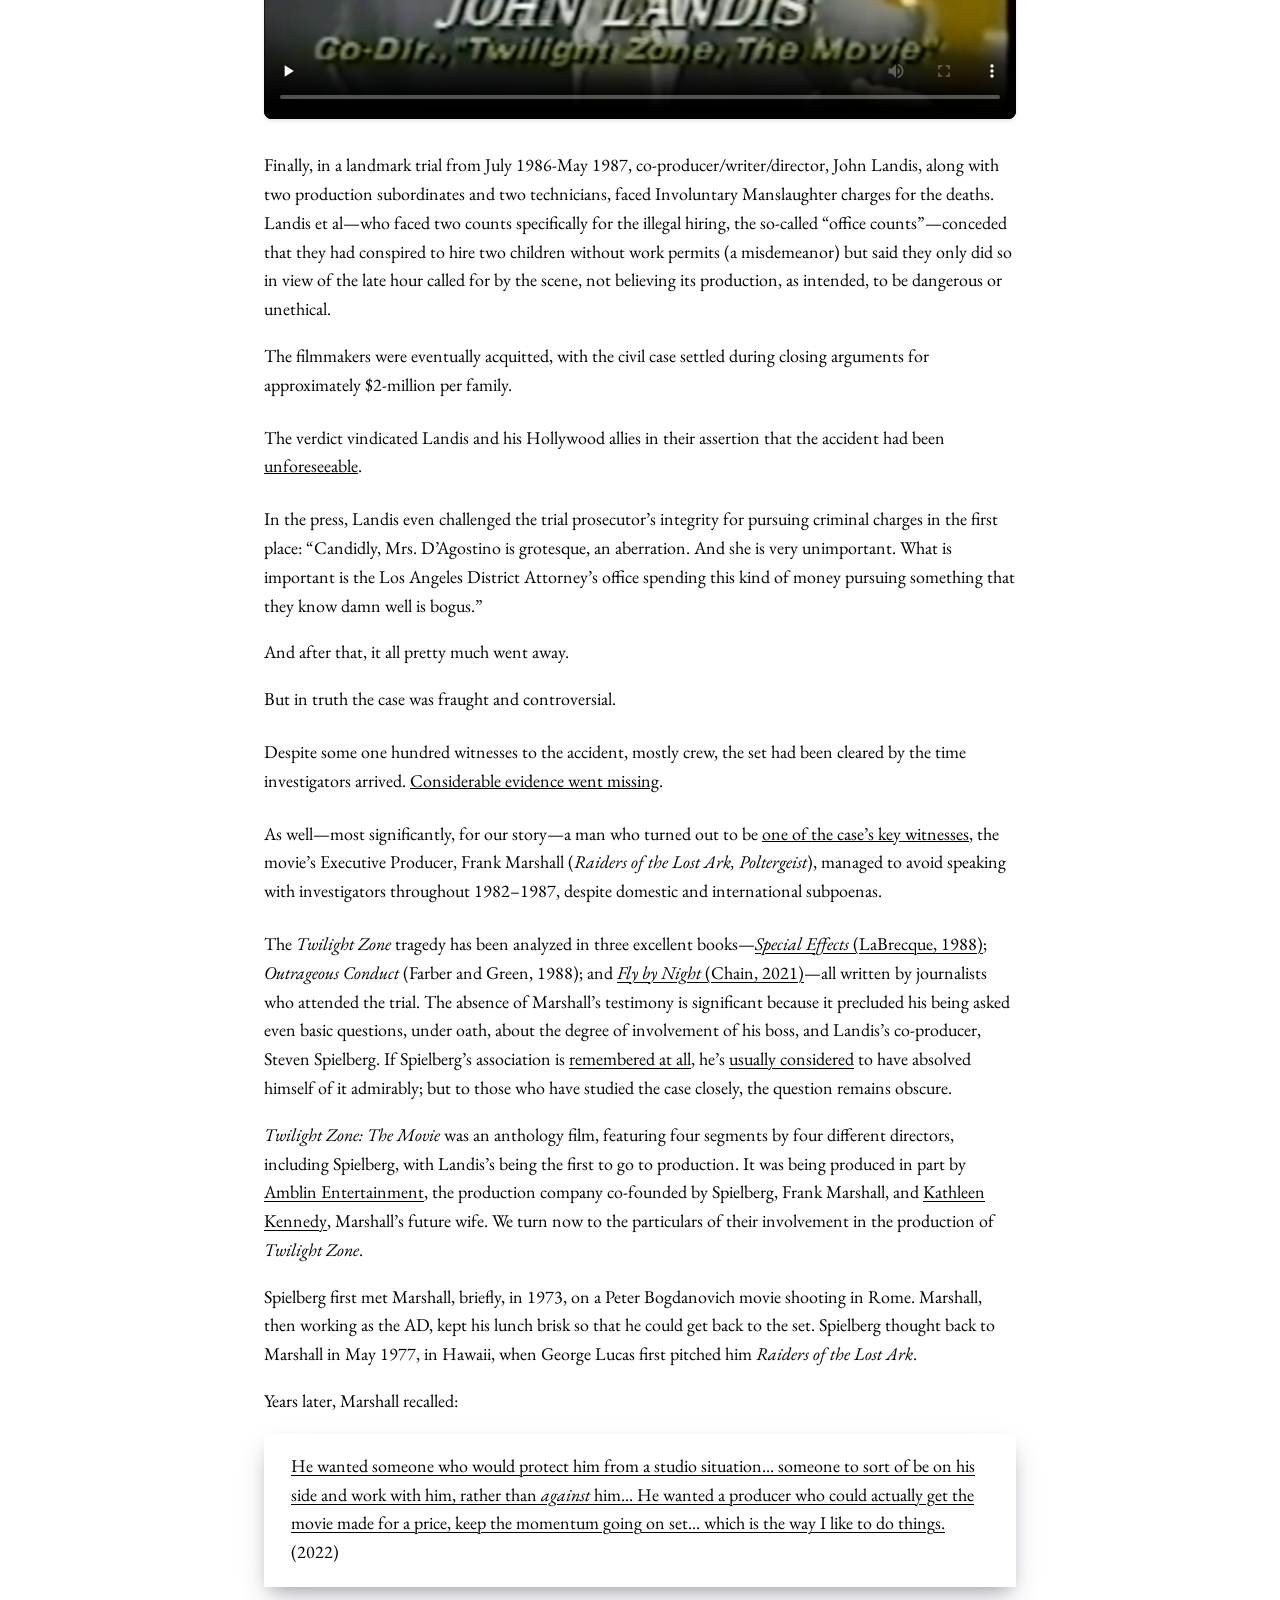
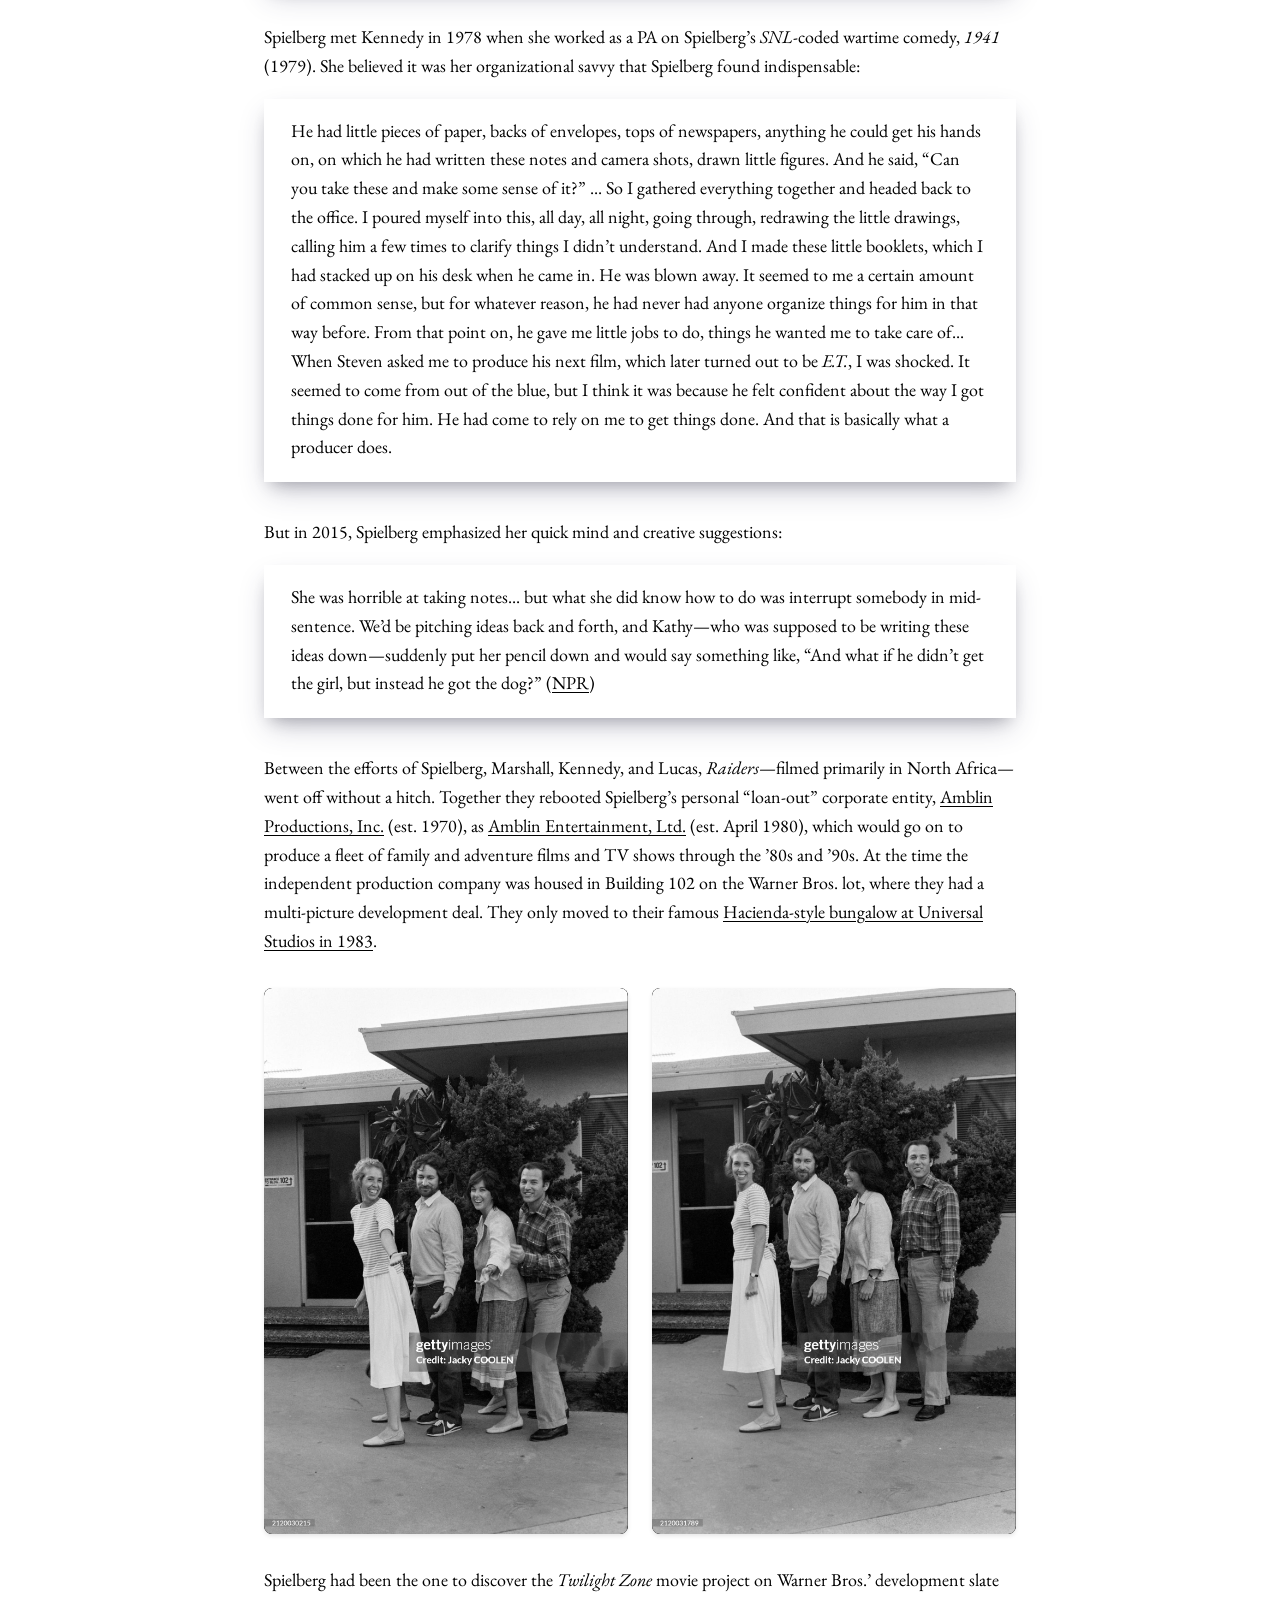
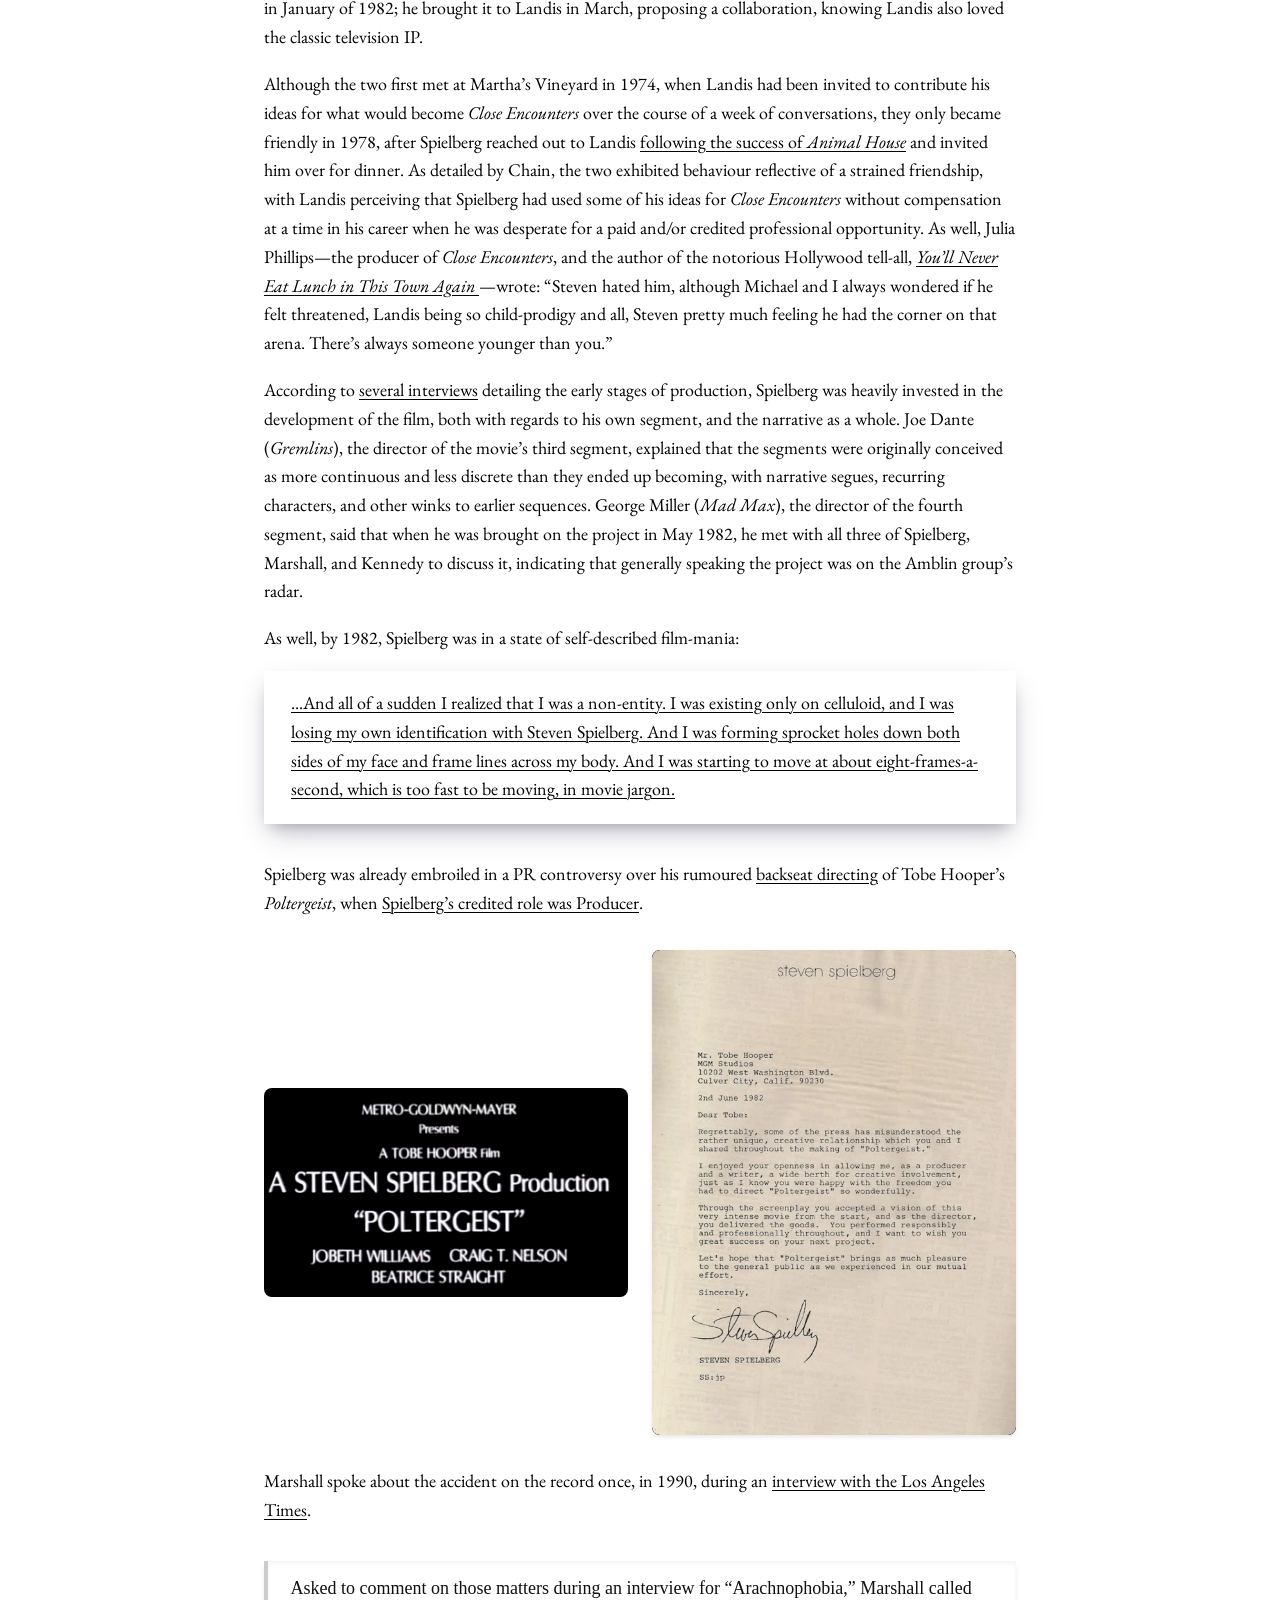
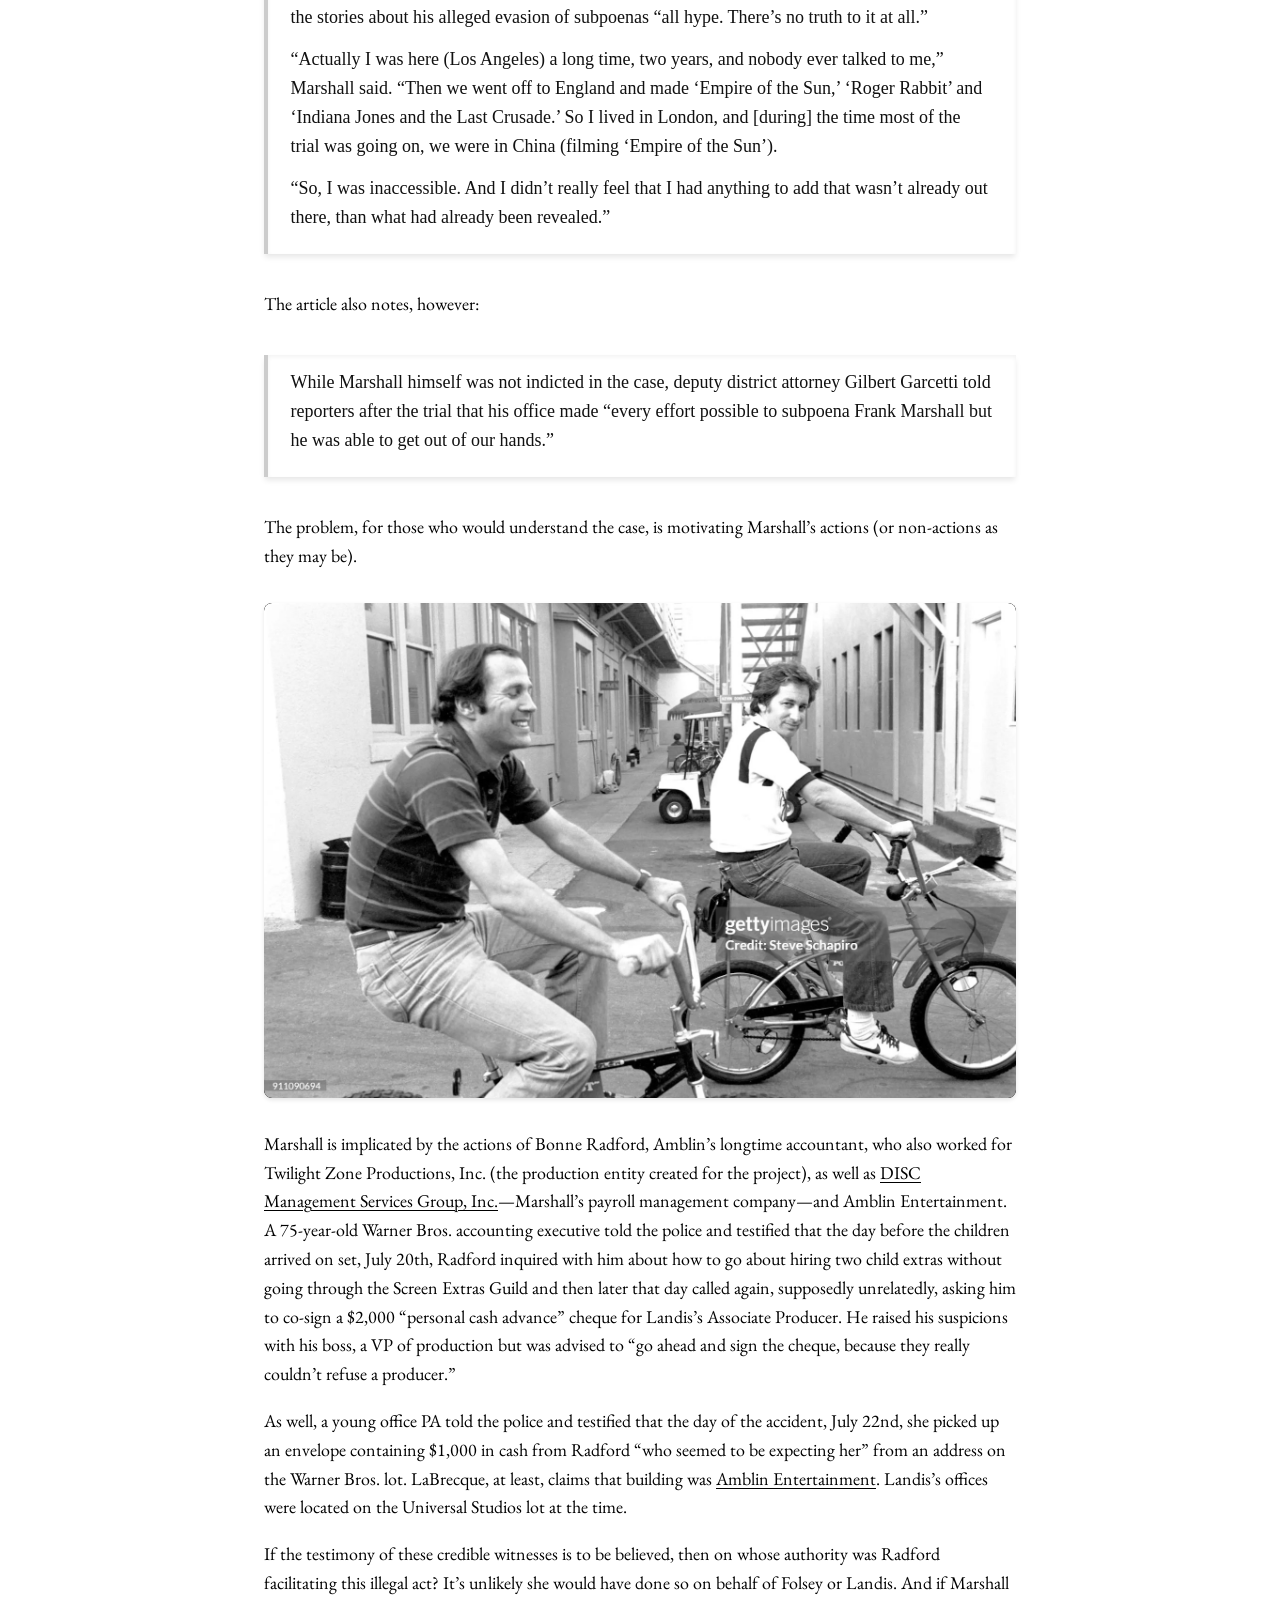
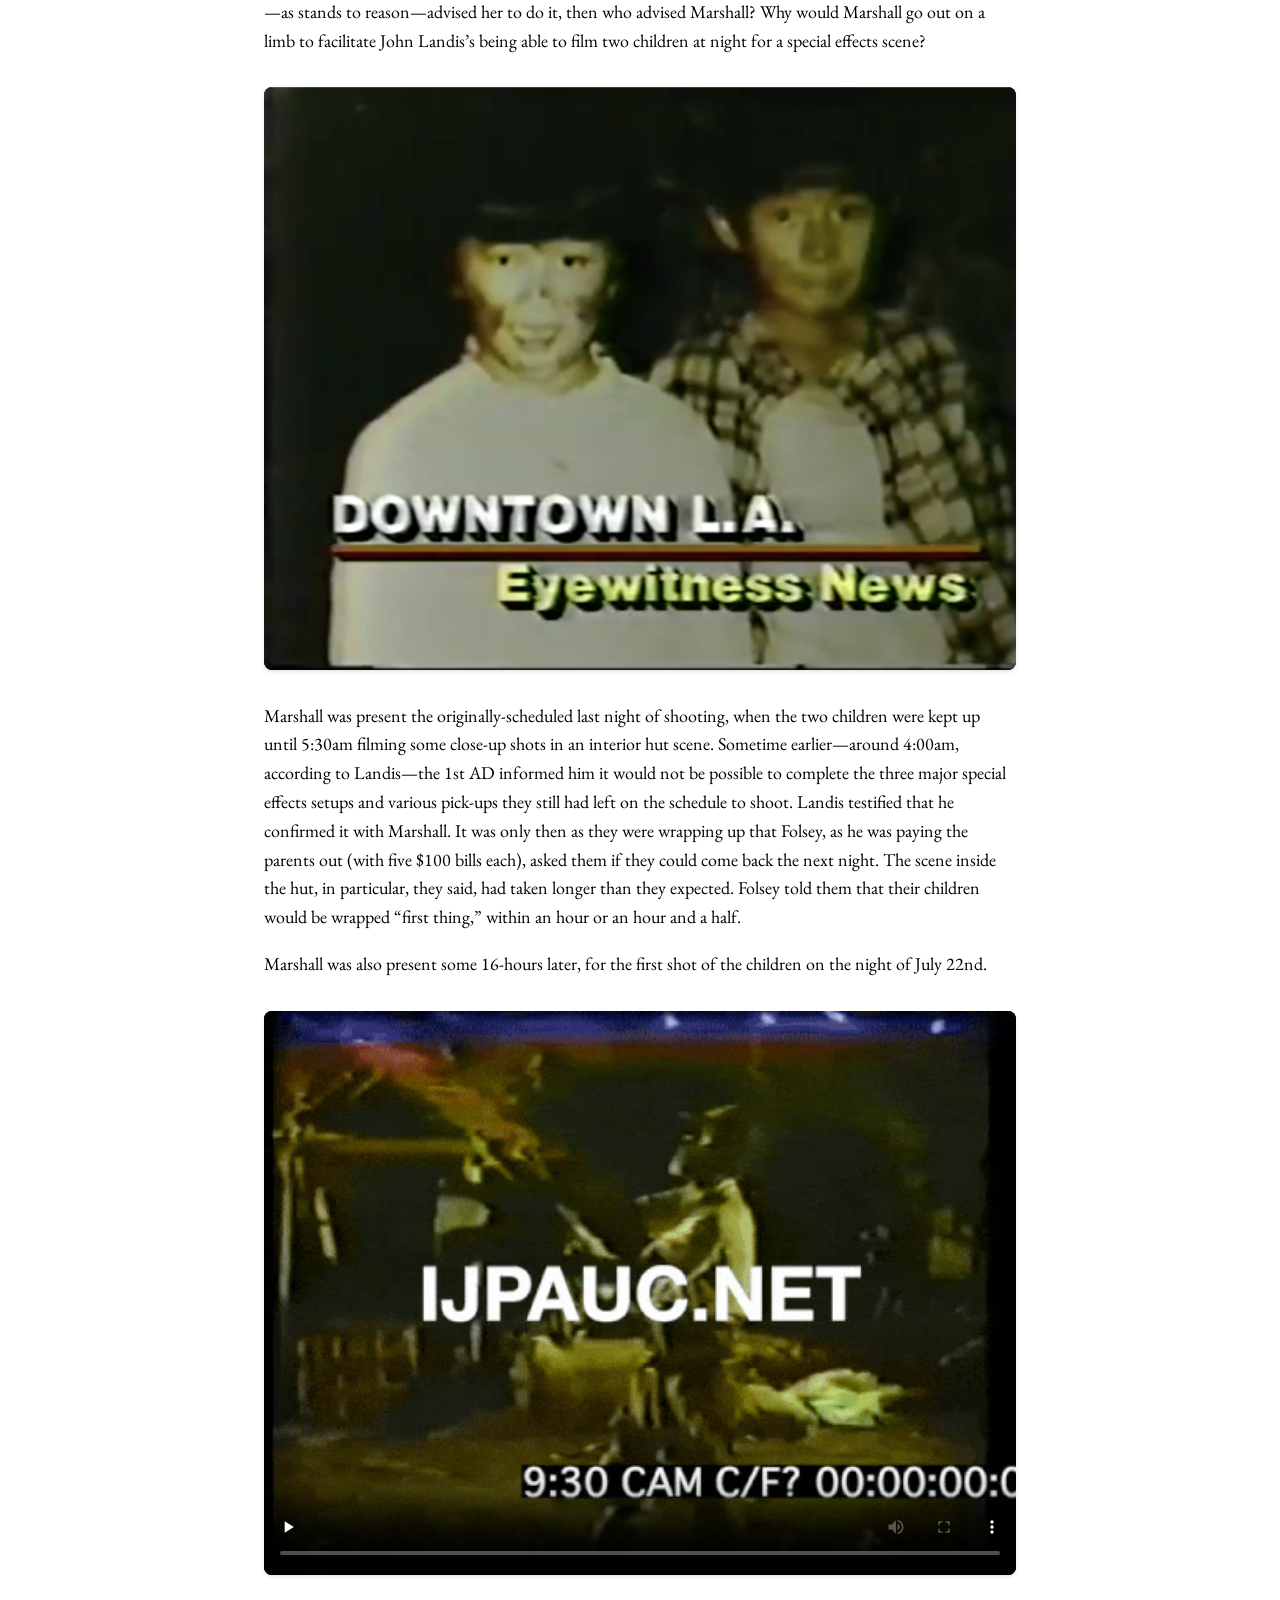
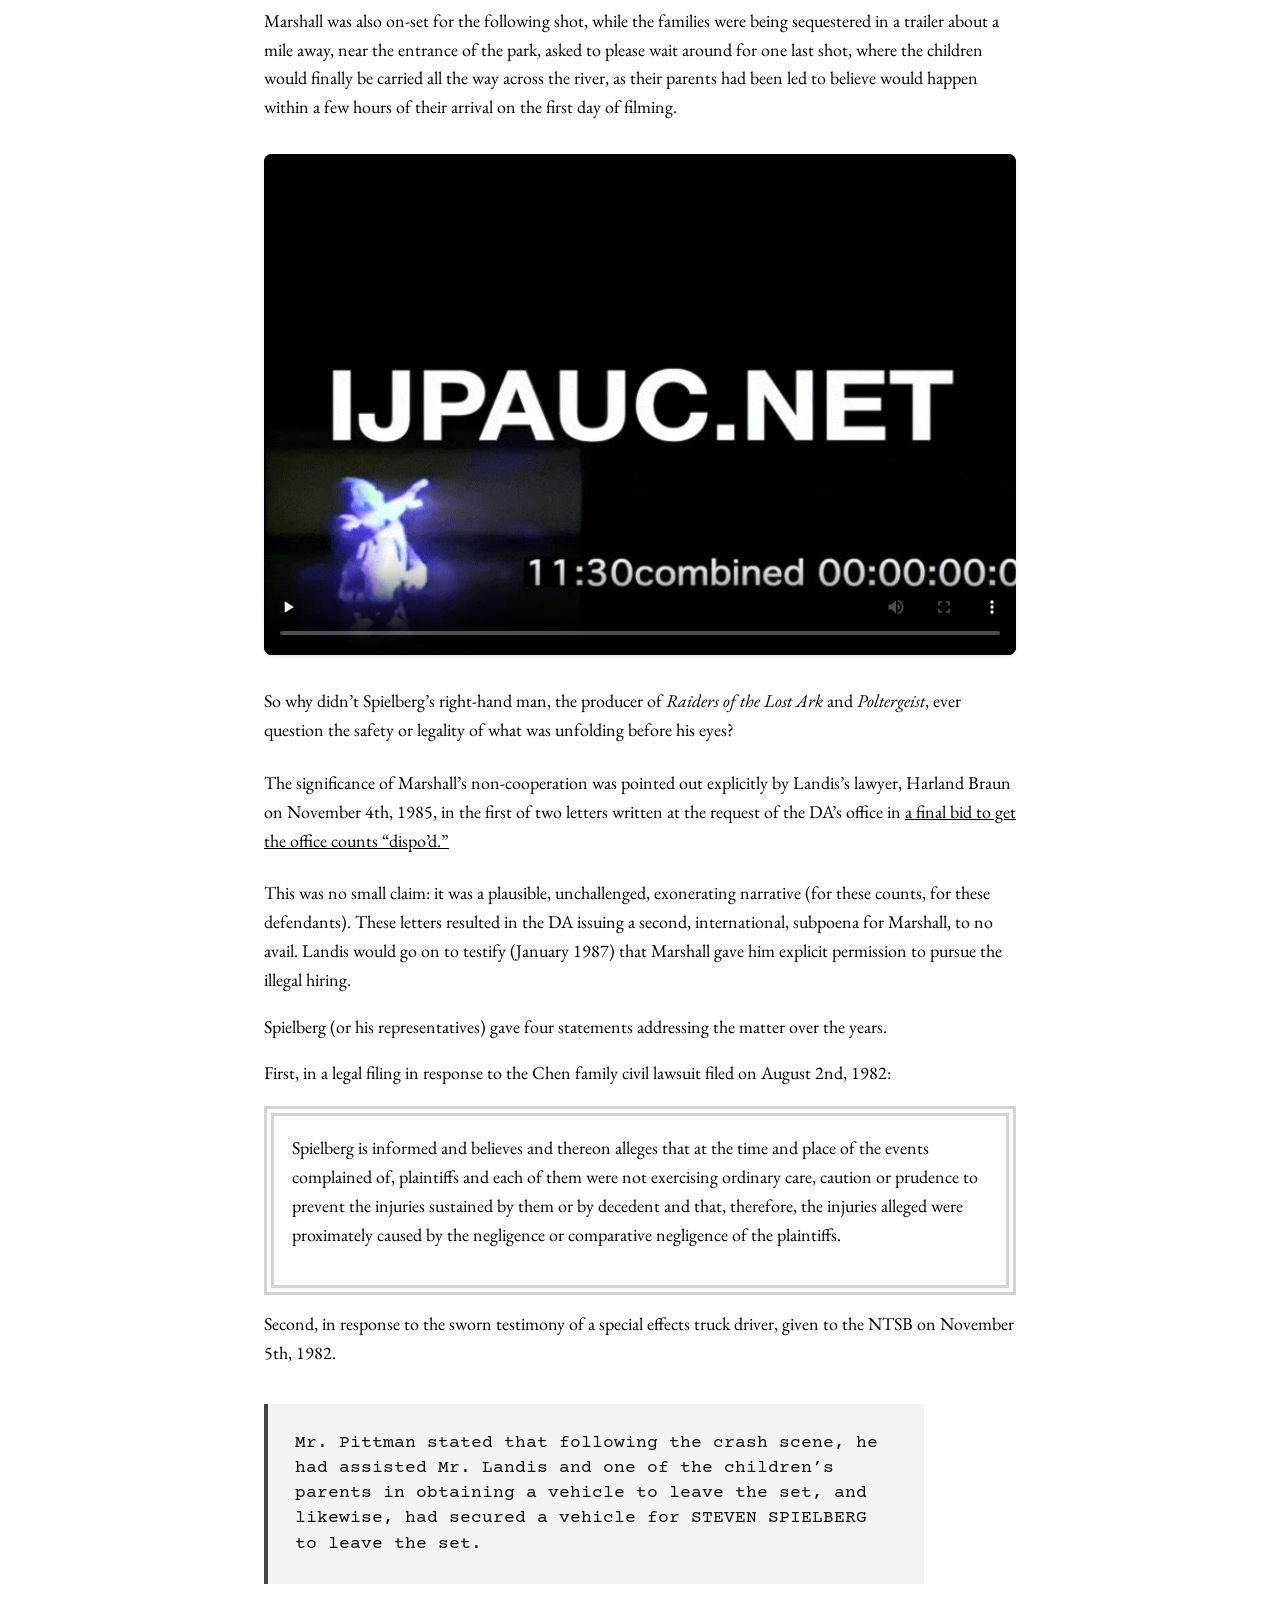
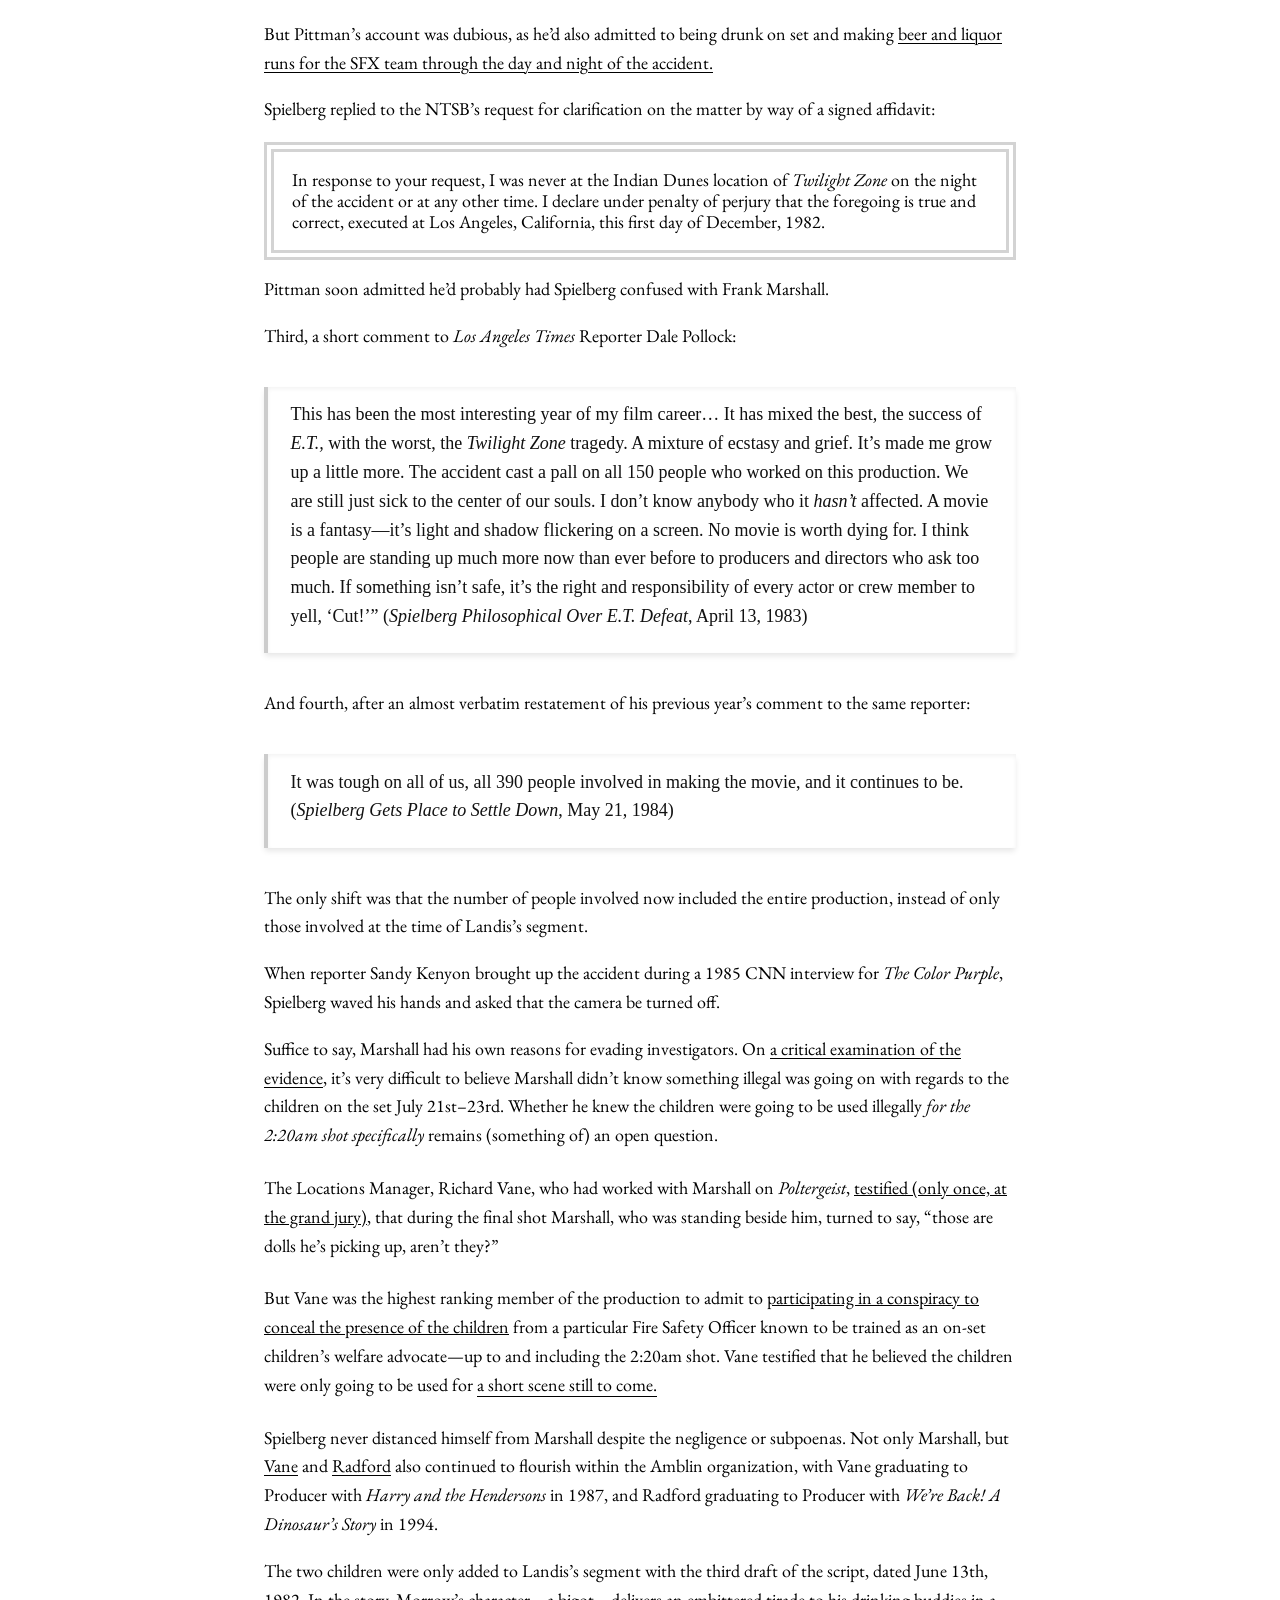
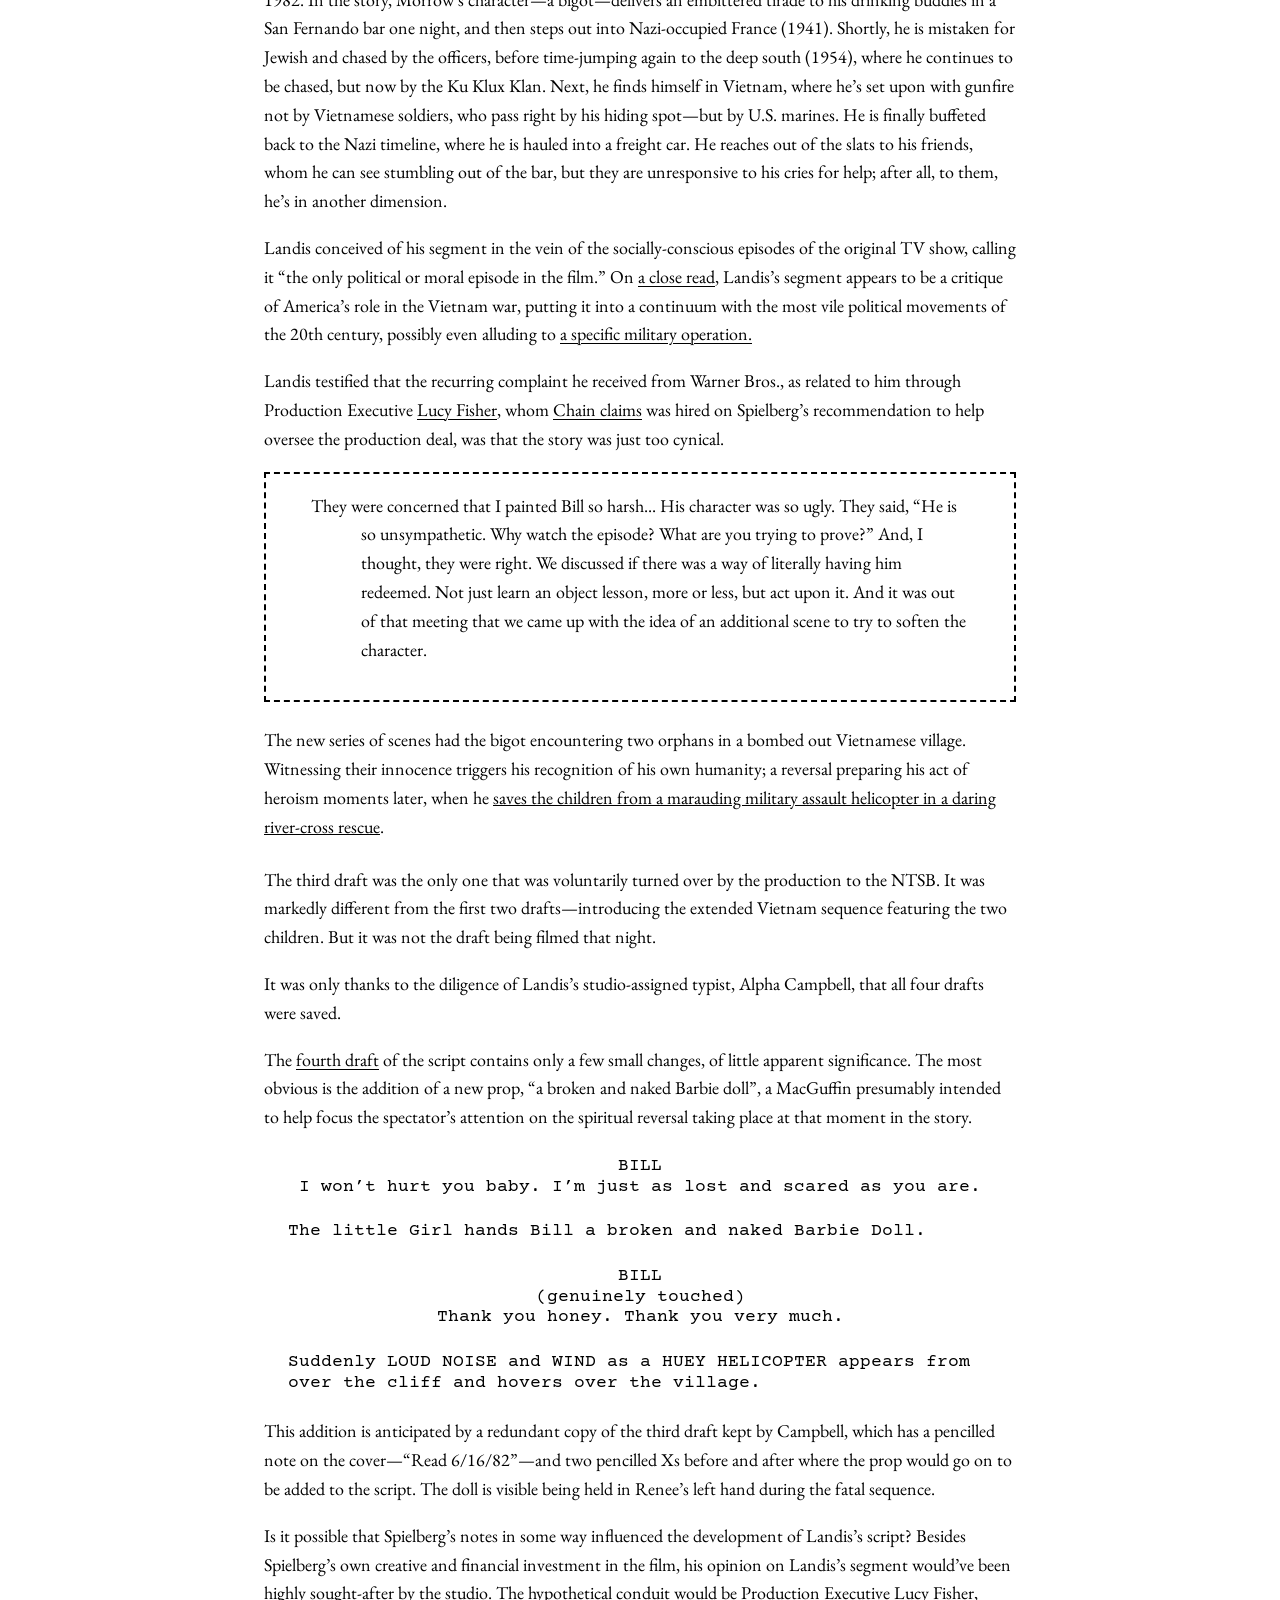
==== commit 652d82b6: "Try11_SpeedTest" ====
--- a/index.html
+++ b/index.html
@@ -3,12 +3,12 @@
 <head>
   <title>IJPAUC?</title>
   <link rel="icon" href="./favicon-v2.ico">
-  <link rel="stylesheet" type="text/css" href="./css/sass.css">
+  <link rel="stylesheet" type="text/css" href="./css/sass.css?v=26.11.01a">
   <link rel="preconnect" href="https://fonts.googleapis.com">
   <link rel="preconnect" href="https://fonts.gstatic.com" crossorigin>
   <link href="https://fonts.googleapis.com/css2?family=Courier+Prime:ital,wght@0,400;0,700;1,400;1,700&family=EB+Garamond:ital,wght@0,400..800;1,400..800&display=swap" rel="stylesheet">
-  <script type="text/javascript" src="./js/menu.js?v=26.10.31" defer></script>
-  <script type="text/javascript" src="./js/tracklinks.js?v=26.10.31" defer></script>
+  <script type="text/javascript" src="./js/menu.js?v=26.11.01a" defer></script>
+  <script type="text/javascript" src="./js/tracklinks.js?v=26.11.01b" defer></script>
   <script type="text/javascript" src="./js/darkmode.js" defer></script>
   <meta charset="utf-8">
   <style>
@@ -96,7 +96,6 @@
   </div>
 </div>
 </div>
-</div>
   <div class="menu-header" id="menu-header">
     <input class="menu-btn" type="checkbox" id="menu-btn" autocomplete="off">
     <label class="menu-icon" for="menu-btn">&#x2261;</label>
@@ -124,9 +123,6 @@
     <input type="checkbox" id="audio-toggle" hidden>
 <label for="audio-toggle" class="audio-icon" title="Toggle Background Audio">🔊</label>
 <button id="music-toggle" class="music-icon" title="Cycle Background Music">🎶</button>
-    <!-- Radar: records links followed (this device only) while on. -->
-    <label for="tracker-toggle" title="Toggle Radar">📡</label>
-        <input type="checkbox" id="radar-mute" hidden><label for="radar-mute" id="radar-mute-label" class="radar-mute" title="Radar sound on">🔔</label>
     <label for="toggle-x" class="dark-only version-tag" title="Toggle Invisibles">v1.2</label>
     <!-- Kept for older scripts that look up the ghost icon; never shown. -->
     <label for="toggle-x" class="ghost-icon" style="display:none" aria-hidden="true"></label>
@@ -144,47 +140,47 @@
         <ol class="menu-links">
           <li></li><li></li><li></li><li></li> <!-- padding -->
 
-          <li><a href="pages/dossier.html#section-01" class="track-link">
+          <li><a href="pages/dossier.html#section-01" class="track-link" data-id="page2">
 1</a></li>
-          <li><a href="pages/dossier.html#section-02" class="track-link">
+          <li><a href="pages/dossier.html#section-02" class="track-link" data-id="page4">
 2</a></li>
-          <li><a href="pages/dossier.html#section-03" class="track-link">
+          <li><a href="pages/dossier.html#section-03" class="track-link" data-id="page5">
 3</a></li>
-          <li><a href="pages/dossier.html#section-04" class="track-link">
+          <li><a href="pages/dossier.html#section-04" class="track-link" data-id="page6">
 4</a></li>
-          <li><a href="pages/dossier.html#section-05" class="track-link">
+          <li><a href="pages/dossier.html#section-05" class="track-link" data-id="page7">
 5</a></li>
-          <li><a href="pages/dossier.html#section-06" class="track-link">
+          <li><a href="pages/dossier.html#section-06" class="track-link" data-id="menu-section-06">
 6</a></li>
-          <li><a href="pages/dossier.html#section-07" class="track-link">
+          <li><a href="pages/dossier.html#section-07" class="track-link" data-id="page13">
 7</a></li>
-          <li><a href="pages/dossier.html#section-08" class="track-link">
+          <li><a href="pages/dossier.html#section-08" class="track-link" data-id="menu-section-08">
 8</a></li>
-          <li><a href="pages/dossier.html#section-09" class="track-link">
+          <li><a href="pages/dossier.html#section-09" class="track-link" data-id="page40">
 9</a></li>
-          <li><a href="pages/dossier.html#section-10" class="track-link">
+          <li><a href="pages/dossier.html#section-10" class="track-link" data-id="page42">
 10</a></li>
-          <li><a href="pages/dossier.html#section-11" class="track-link">
+          <li><a href="pages/dossier.html#section-11" class="track-link" data-id="menu-section-11">
 11</a></li>
-          <li><a href="pages/dossier.html#section-12" class="track-link">12</a></li>
-          <li><a href="pages/dossier.html#section-13" class="track-link">13</a></li>
-          <li><a href="pages/dossier.html#section-14" class="track-link">14</a></li>
-          <li><a href="pages/dossier.html#section-15" class="track-link">15</a></li>
-          <li><a href="pages/dossier.html#section-16" class="track-link">16</a></li>
-          <li><a href="pages/dossier.html#section-17" class="track-link">17</a></li>
-          <li><a href="pages/dossier.html#section-18" class="track-link">18</a></li>
-          <li><a href="pages/dossier.html#section-19" class="track-link">19</a></li>
-          <li><a href="pages/dossier.html#section-20" class="track-link">20</a></li>
-          <li><a href="pages/dossier.html#section-21" class="track-link">21</a></li>
-          <li><a href="pages/dossier.html#section-22" class="track-link">22</a></li>
-          <li><a href="pages/dossier.html#section-notes" class="track-link">23</a></li>
+          <li><a href="pages/dossier.html#section-12" class="track-link" data-id="page44">12</a></li>
+          <li><a href="pages/dossier.html#section-13" class="track-link" data-id="page21">13</a></li>
+          <li><a href="pages/dossier.html#section-14" class="track-link" data-id="page46">14</a></li>
+          <li><a href="pages/dossier.html#section-15" class="track-link" data-id="page52">15</a></li>
+          <li><a href="pages/dossier.html#section-16" class="track-link" data-id="page49">16</a></li>
+          <li><a href="pages/dossier.html#section-17" class="track-link" data-id="page62">17</a></li>
+          <li><a href="pages/dossier.html#section-18" class="track-link" data-id="menu-section-18">18</a></li>
+          <li><a href="pages/dossier.html#section-19" class="track-link" data-id="page72">19</a></li>
+          <li><a href="pages/dossier.html#section-20" class="track-link" data-id="page81">20</a></li>
+          <li><a href="pages/dossier.html#section-21" class="track-link" data-id="menu-section-21">21</a></li>
+          <li><a href="pages/dossier.html#section-22" class="track-link" data-id="page84">22</a></li>
+          <li><a href="pages/dossier.html#section-notes" class="track-link" data-id="menu-section-notes">23</a></li>
         </ol>
       </details>
     </div> <!-- End of .menu-grid -->
   </div> <!-- End of .menu-header -->
   <!-- ✅ HERO -->
 <div id="hero-image-container">
-<video autoplay muted playsinline loop preload="auto" id="hero-media" class="hero-media" width="640" height="480">
+<video autoplay muted playsinline loop preload="auto" poster="./full/gifs/landingdemo-poster.jpg" id="hero-media" class="hero-media" width="640" height="480" data-fallback="./full/gifs/landingdemo.gif" data-fallback-alt="Landing animation">
   <source src="./full/gifs/landingdemo1.mp4" type="video/mp4">
 </video>
   <div class="hero-image-text">
@@ -203,9 +199,9 @@
       <p><i>In 1982, two illegally hired child “extras” were killed in a stunt accident directed by John Landis on the set of Twilight Zone: The Movie, a Steven Spielberg production. Spielberg’s association is typically remembered as no association at all. But to those who have studied the case closely, the extent of its famous co-producer’s involvement in the design of the fatal sequence and the illegal hiring of the children remains obscure.</i></p>
 
 <div class="meta-line">
-  <a href="https://github.com/wjeffcunningham" class="track-link">WJC</a>
+  <a href="https://github.com/wjeffcunningham" class="track-link" data-id="link-github">WJC</a>
   July 1st, 2025 <!--Ed. July 16th, 2026-->
-  <a href="https://www.youtube.com/@VVIP27" class="track-link">VVIP25</a>
+  <a href="https://www.youtube.com/@VVIP27" class="track-link" data-id="link-youtube">VVIP25</a>
   <div class="magnifier-toggle">
     <input type="checkbox" id="magnify-toggle">
     <label for="magnify-toggle" title="Toggle Magnify Mode"></label>
@@ -213,11 +209,11 @@
 </div>
 <div class="image-grid">
     <figure>
-        <img loading="lazy" decoding="async" width="796" height="423" src="./full/gifs/01-ezgif.com-optimize.gif" alt="">
+        <video class="gif-loop" autoplay muted loop playsinline preload="auto" width="796" height="423" poster="./full/gifs/01-ezgif.com-optimize-poster.jpg" src="./full/gifs/01-ezgif.com-optimize.mp4"></video>
        <figcaption>Jurassic Park (1993). Main-Road T-Rex Attack. The final draft describes the T-Rex as being “twenty five feet high.”</figcaption>
     </figure>
       <figure>
-        <img loading="lazy" decoding="async" width="640" height="480" src="./full/gifs/02-ezgif.com-optimize.gif" alt="">
+        <video class="gif-loop" autoplay muted loop playsinline preload="auto" width="640" height="480" poster="./full/gifs/02-ezgif.com-optimize-poster.jpg" src="./full/gifs/02-ezgif.com-optimize.mp4"></video>
         <figcaption>Twilight Zone: The Movie, scene 32, July 23rd, 1982. According to the NTSB, the helicopter “hovered about 25 feet above the village.”</figcaption>
     </figure>
 </div>
@@ -327,7 +323,7 @@
 <p>Spielberg was already embroiled in a PR controversy over his rumoured <a href="https://youtu.be/DGZanwuNO7o?si=GCBKot52VZrdgRY5" class="track-link" data-id="page38">backseat directing</a> of Tobe Hooper’s <em>Poltergeist</em>, when <a href="./full/mp4s/15_Poltergeist_Teaser_Tiny.mp4" class="track-link" data-id="page39">Spielberg’s credited role was Producer</a>.</p>
 <div class="image-grid no-bg-grid">
     <figure>
-        <img src="./full/pics/06.jpg" width="1600" height="923" alt="Poltergeist teaser trailer credits">
+        <img loading="lazy" src="./full/pics/06.jpg" width="1600" height="923" alt="Poltergeist teaser trailer credits">
         <figcaption>The DGA fined Spielberg $15,000 for “denigrating the role of the director” by way of the size of the names in the credits of the trailer, ordered MGM to redo them, and to apologize to Hooper publicly. It’s unlikely the studio would have released the trailer without Spielberg’s approval.<marginalia data-type="pa">Spielberg took out his own two ads. All of this followed persistent rumours (continuing through at least May 1982) that Spielberg had been the real director of the project (McBride 336–40).</marginalia></figcaption>
     </figure>
     <figure>
@@ -363,7 +359,7 @@
 <p>Marshall was also present some 16-hours later, for the first shot of the children on the night of July 22nd.</p>
 <div class="image-grid">
     <figure class="clip-image">
-      <video playsinline controls preload="none" poster="./full/gifs/03-ezgif.com-optimize.gif">
+      <video playsinline controls preload="none" poster="./full/gifs/03-ezgif.com-optimize-poster.jpg">
         <source src="./full/mp4s/d04.mp4" type="video/mp4" loading="lazy">
         Your browser does not support the video tag.
       </video>
@@ -371,7 +367,7 @@
     </figure></div>
 <p>Marshall was also on-set for the following shot, while the families were being sequestered in a trailer about a mile away, near the entrance of the park, asked to please wait around for one last shot, where the children would finally be carried all the way across the river, as their parents had been led to believe would happen within a few hours of their arrival on the first day of filming.</p>
     <div class="image-grid"><figure class="clip-image">
-      <video playsinline controls preload="none" poster="./full/gifs/d06.gif">
+      <video playsinline controls preload="none" poster="./full/gifs/d06-poster.jpg">
         <source src="./full/mp4s/d05.mp4" type="video/mp4" loading="lazy">
         Your browser does not support the video tag.
       </video>
@@ -833,6 +829,8 @@
   const getState = () => parseInt(localStorage.getItem('musicState')) || 0;
   const setState = s => localStorage.setItem('musicState', s);
   const getVisited = () => JSON.parse(localStorage.getItem('visitedLinks') || '[]');
+  // weighted link score (main-page links 1, dossier links 0.01), from tracklinks.js
+  const linkPoints = () => (window.linkScore ? window.linkScore() : getVisited().length);
   const getUnlocked = () => JSON.parse(localStorage.getItem('unlockedMusic') || '[]');
   const setUnlocked = arr => localStorage.setItem('unlockedMusic', JSON.stringify(arr));
   // === 4. TOAST ===
@@ -864,7 +862,7 @@
   function cycleMusic() {
     const visited = getVisited();
     const unlockedFlags = getUnlocked();
-    const score = visited.length;
+    const score = linkPoints();
     if (score >= 5 && !unlockedFlags.includes(5)) {
       unlockedFlags.push(5);
       setUnlocked(unlockedFlags);
@@ -900,7 +898,7 @@
   }
   // === 6. AMBIENT AUDIO LOGIC ===
   function playAmbient() {
-    const score = getVisited().length;
+    const score = linkPoints();
     if (score >= 20 && ambientAlt) {
       ambientDefault.pause();
       ambientDefault.muted = true;
@@ -941,7 +939,6 @@
   var el = document.getElementById('tracker-toggle');
   if (!el) return;
   var saved = localStorage.getItem('tracker-toggle');
-  if (saved !== null) el.checked = saved === 'true';
   el.addEventListener('change', function () { localStorage.setItem('tracker-toggle', el.checked); });
 });
 </script>
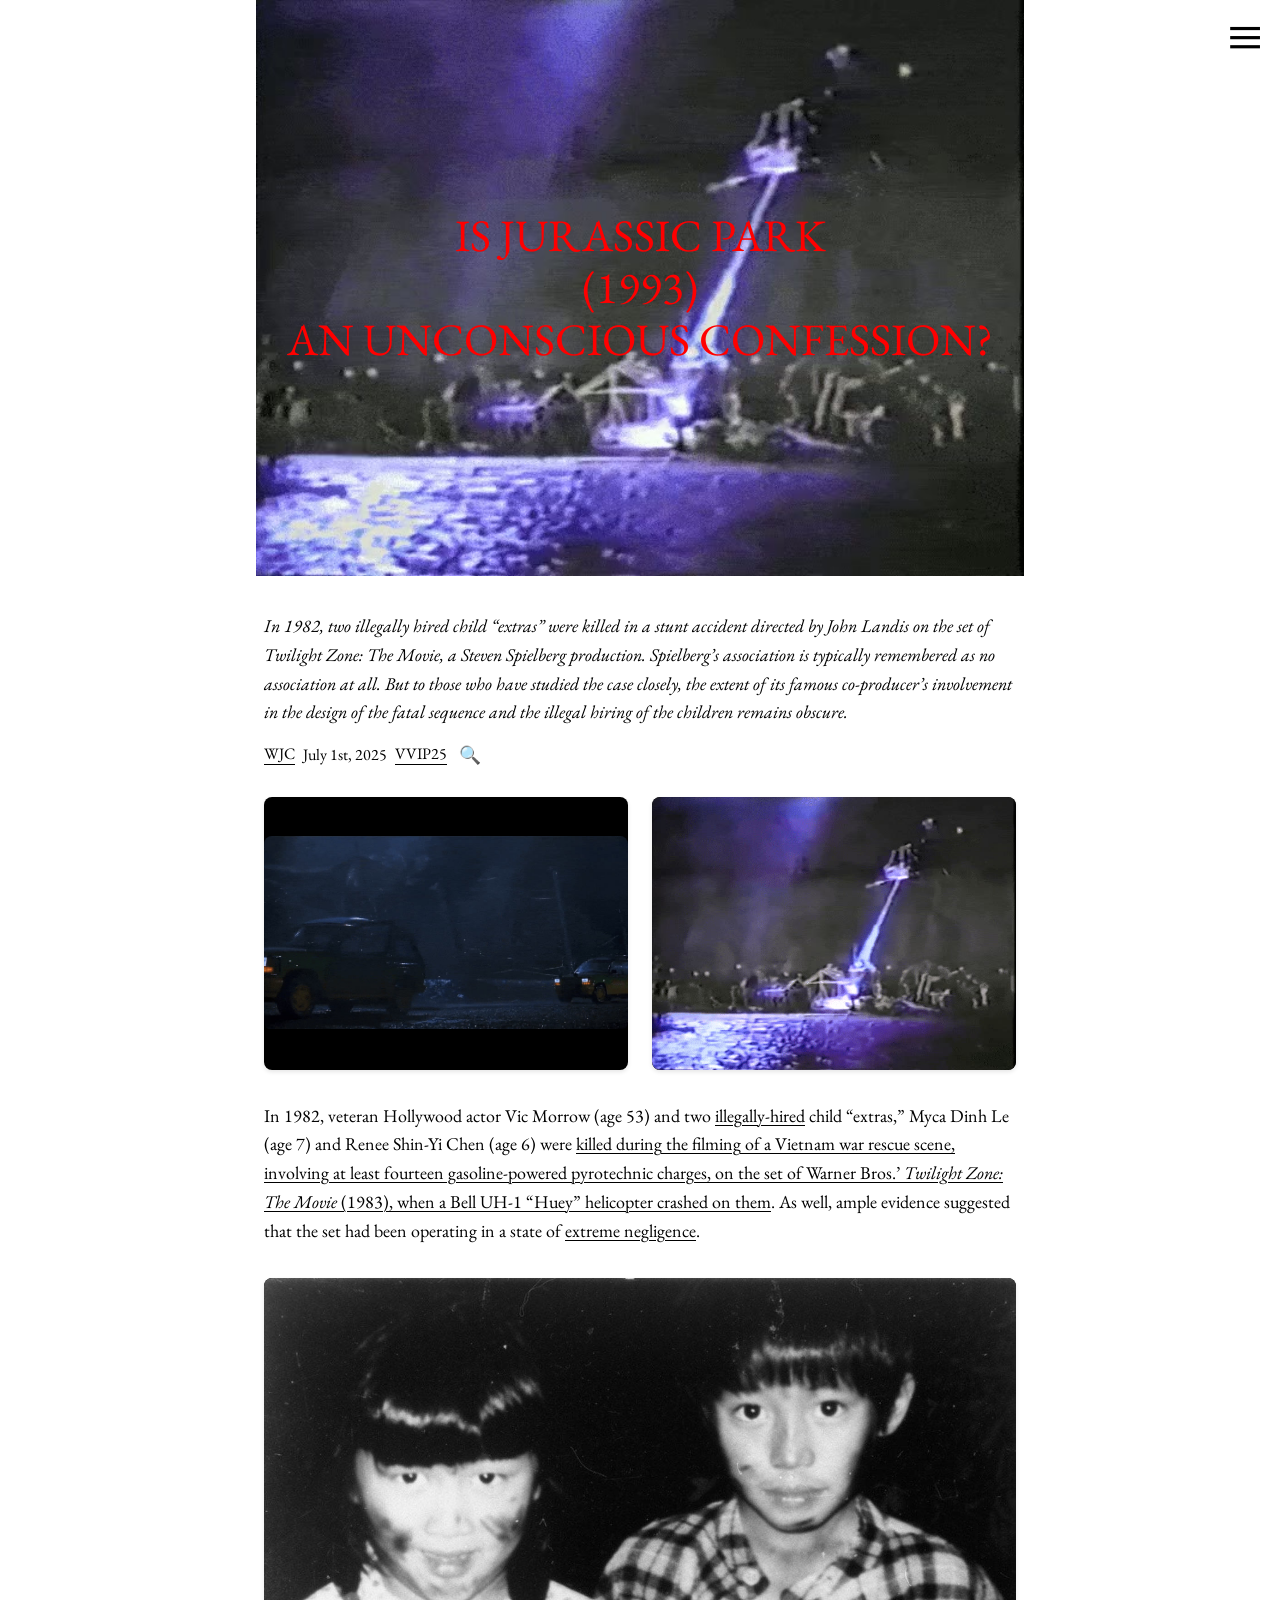
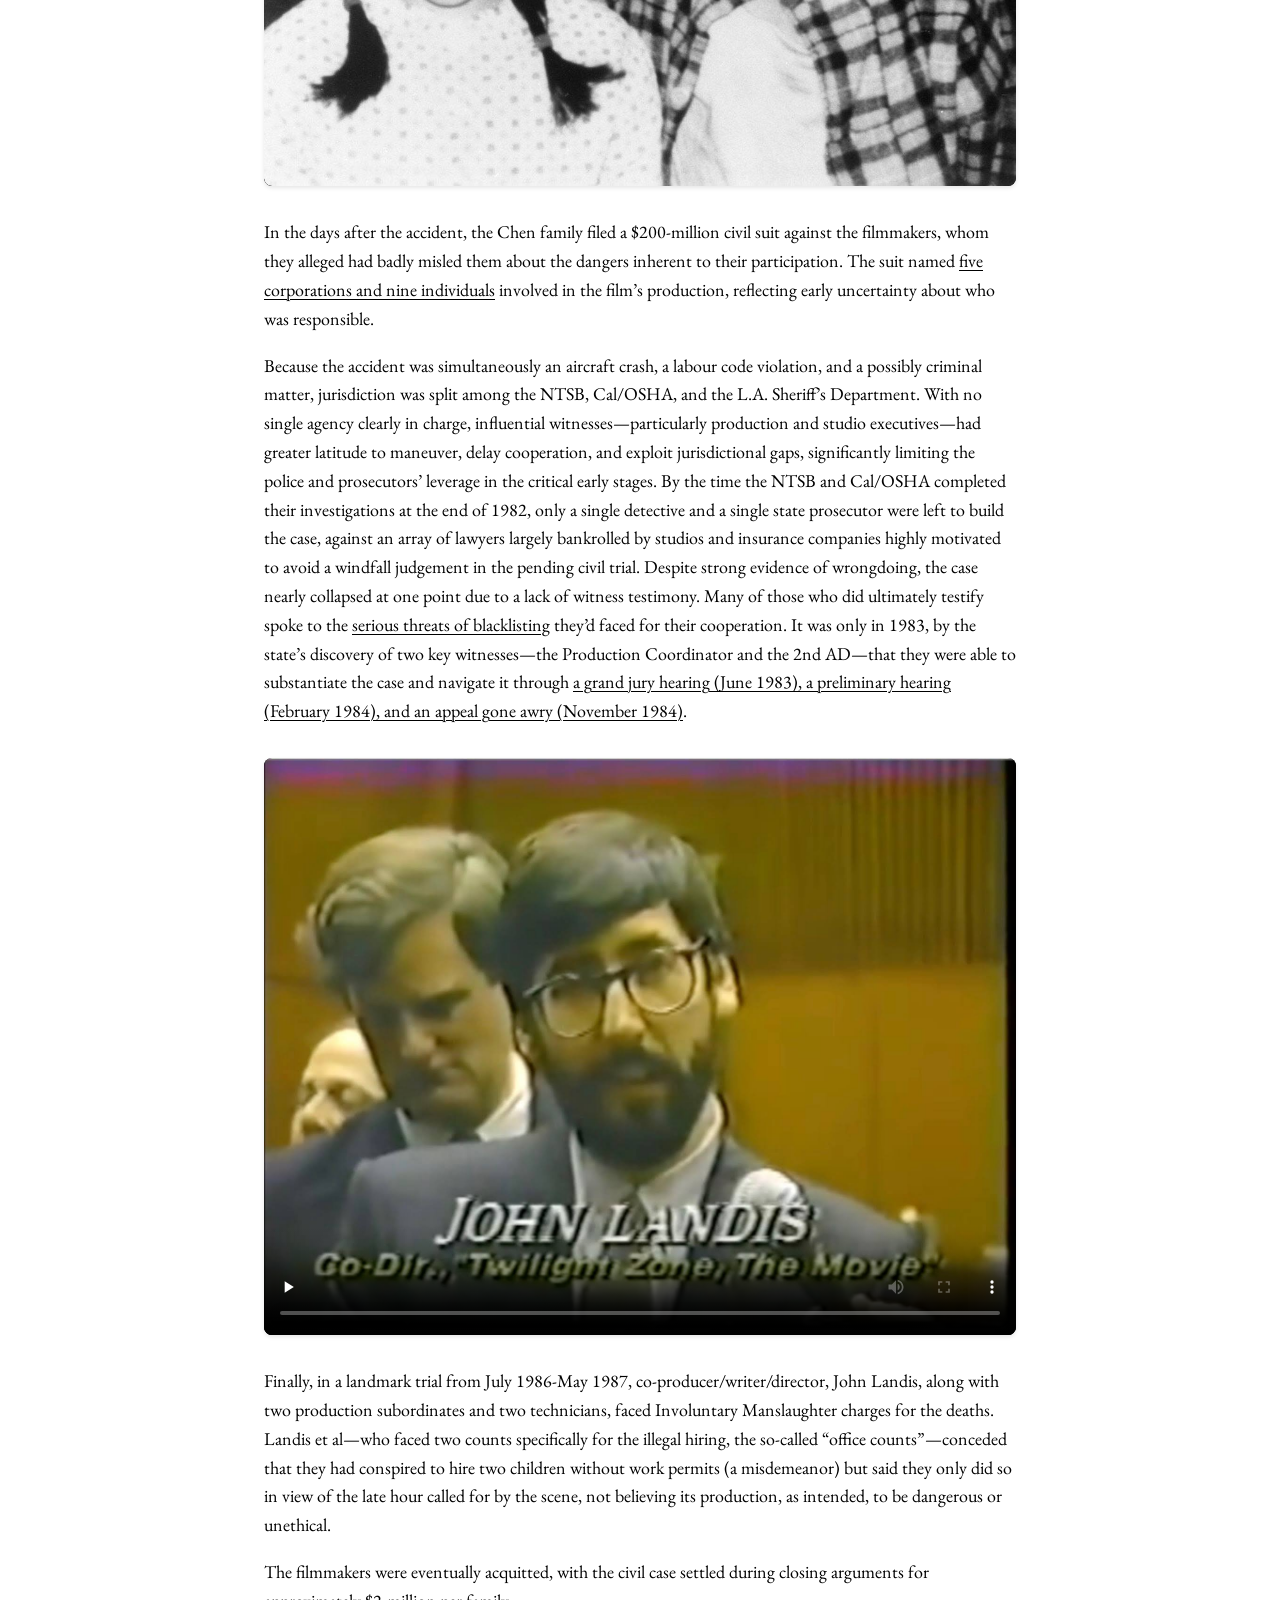
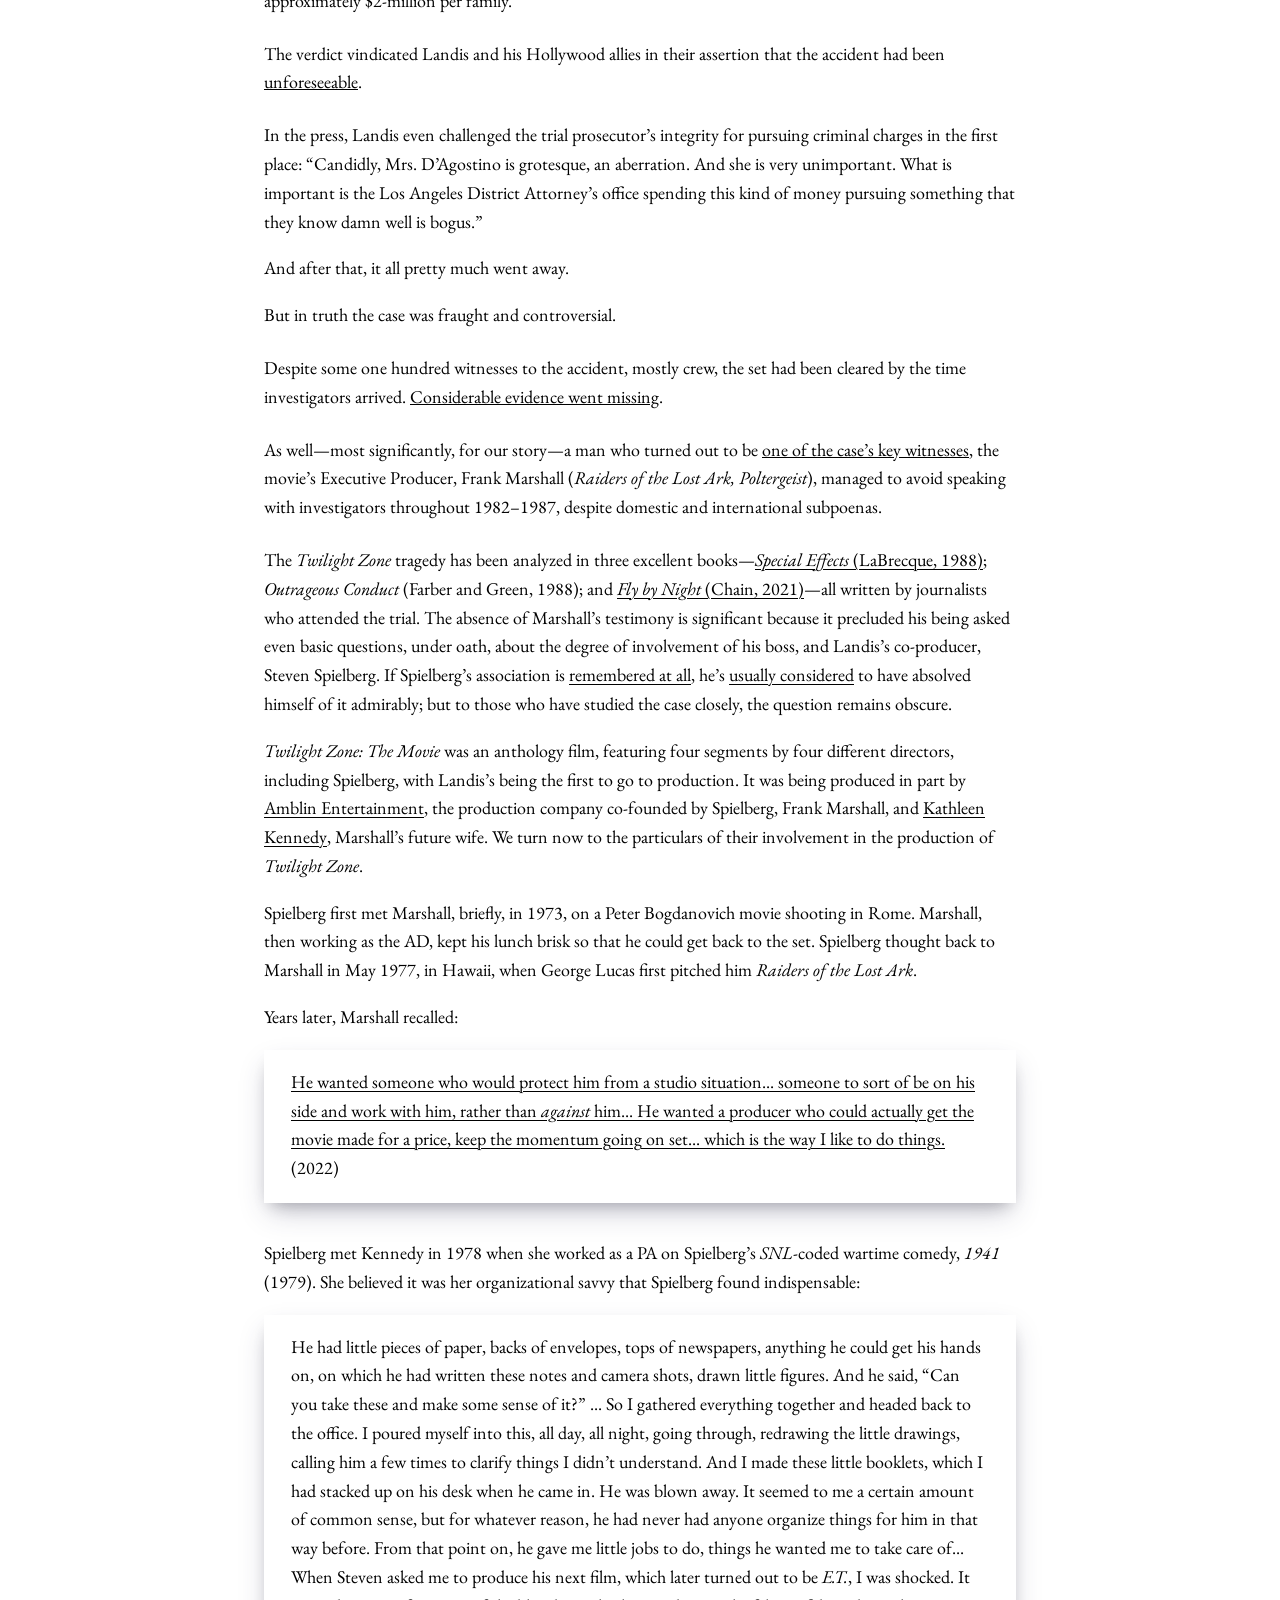
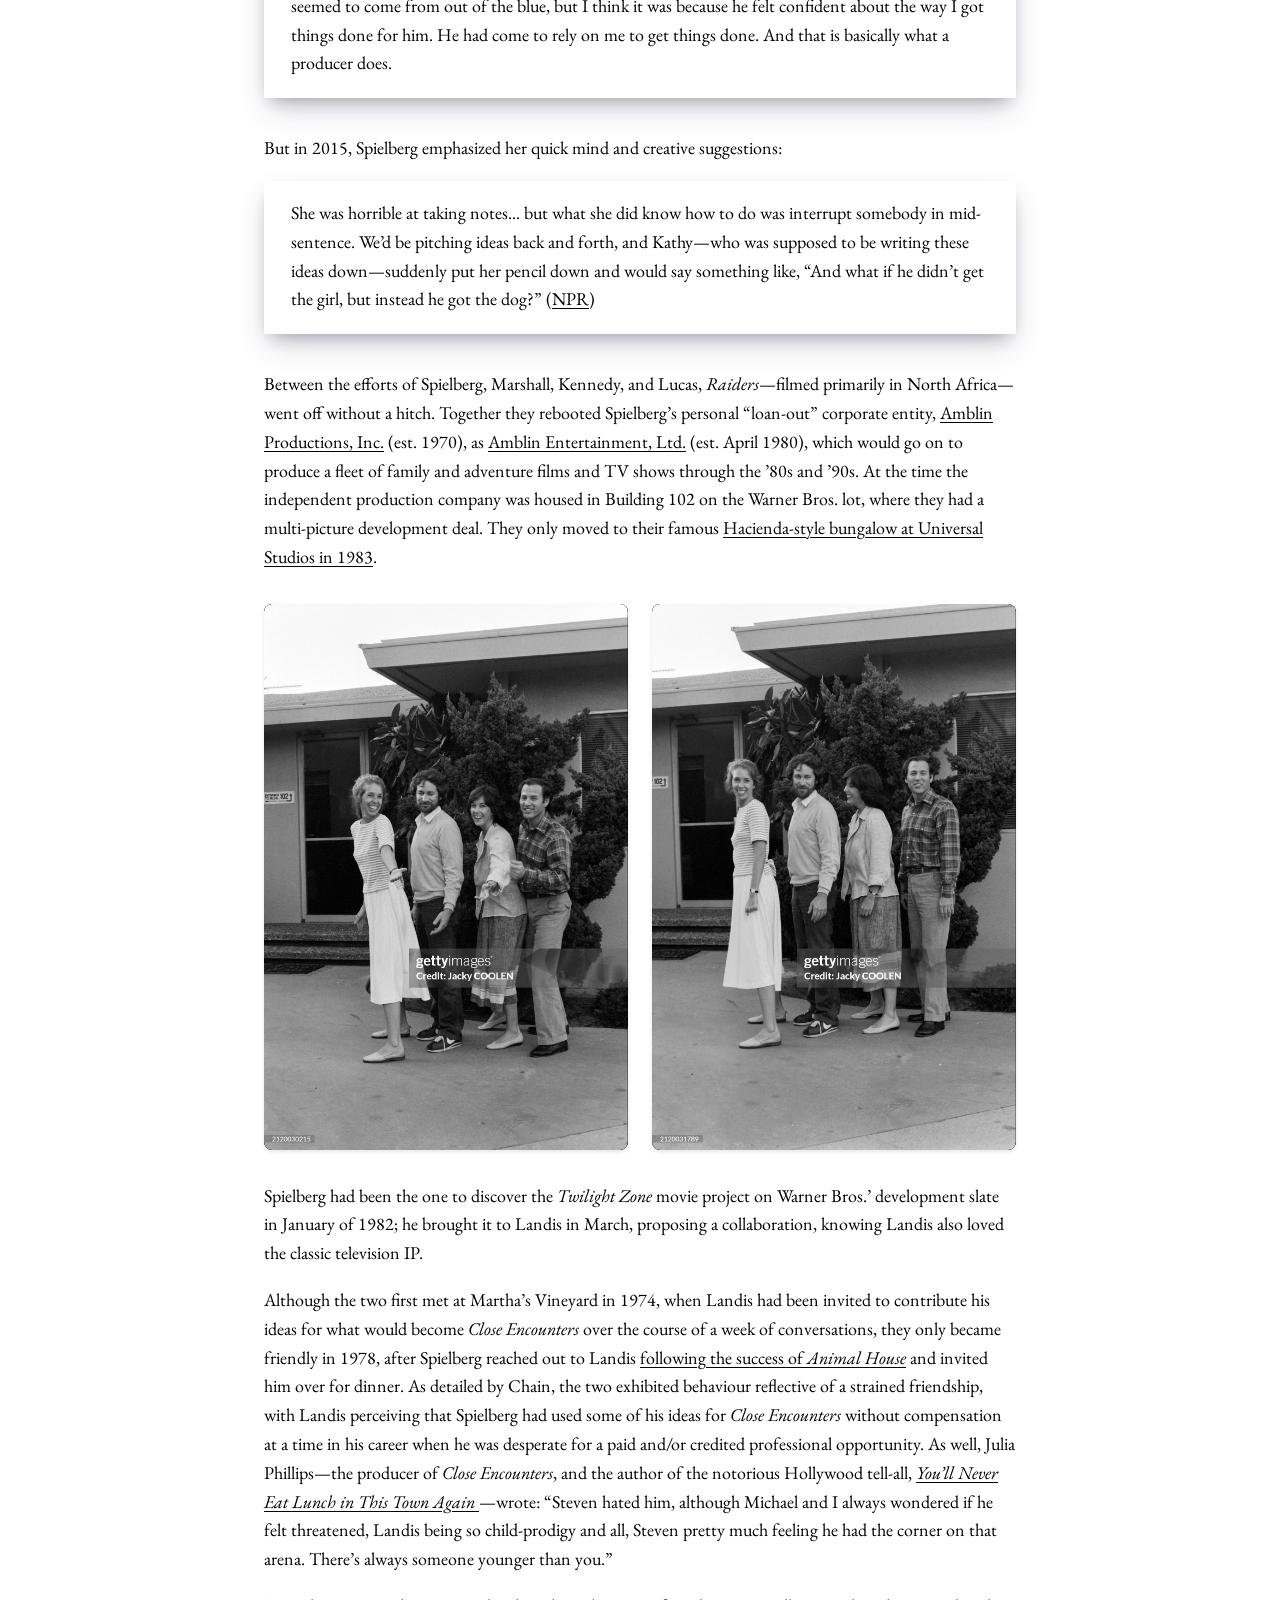
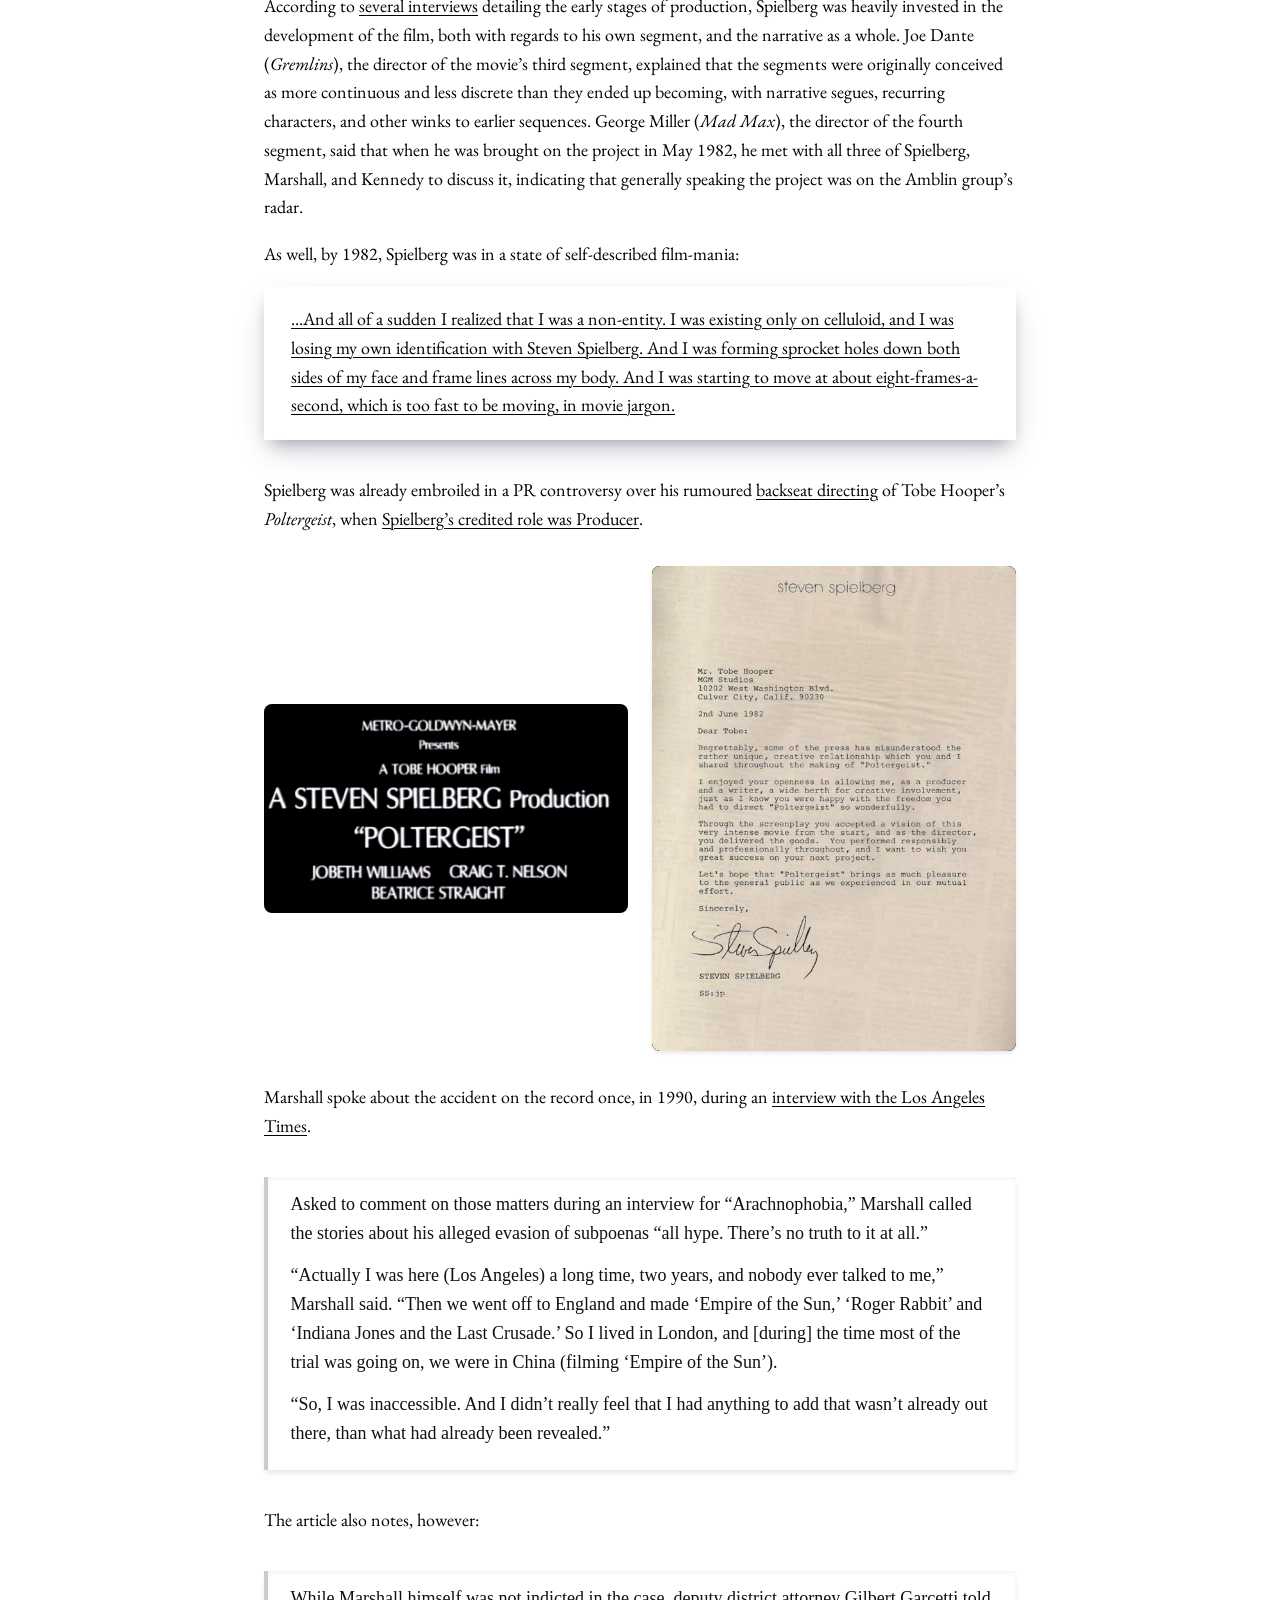
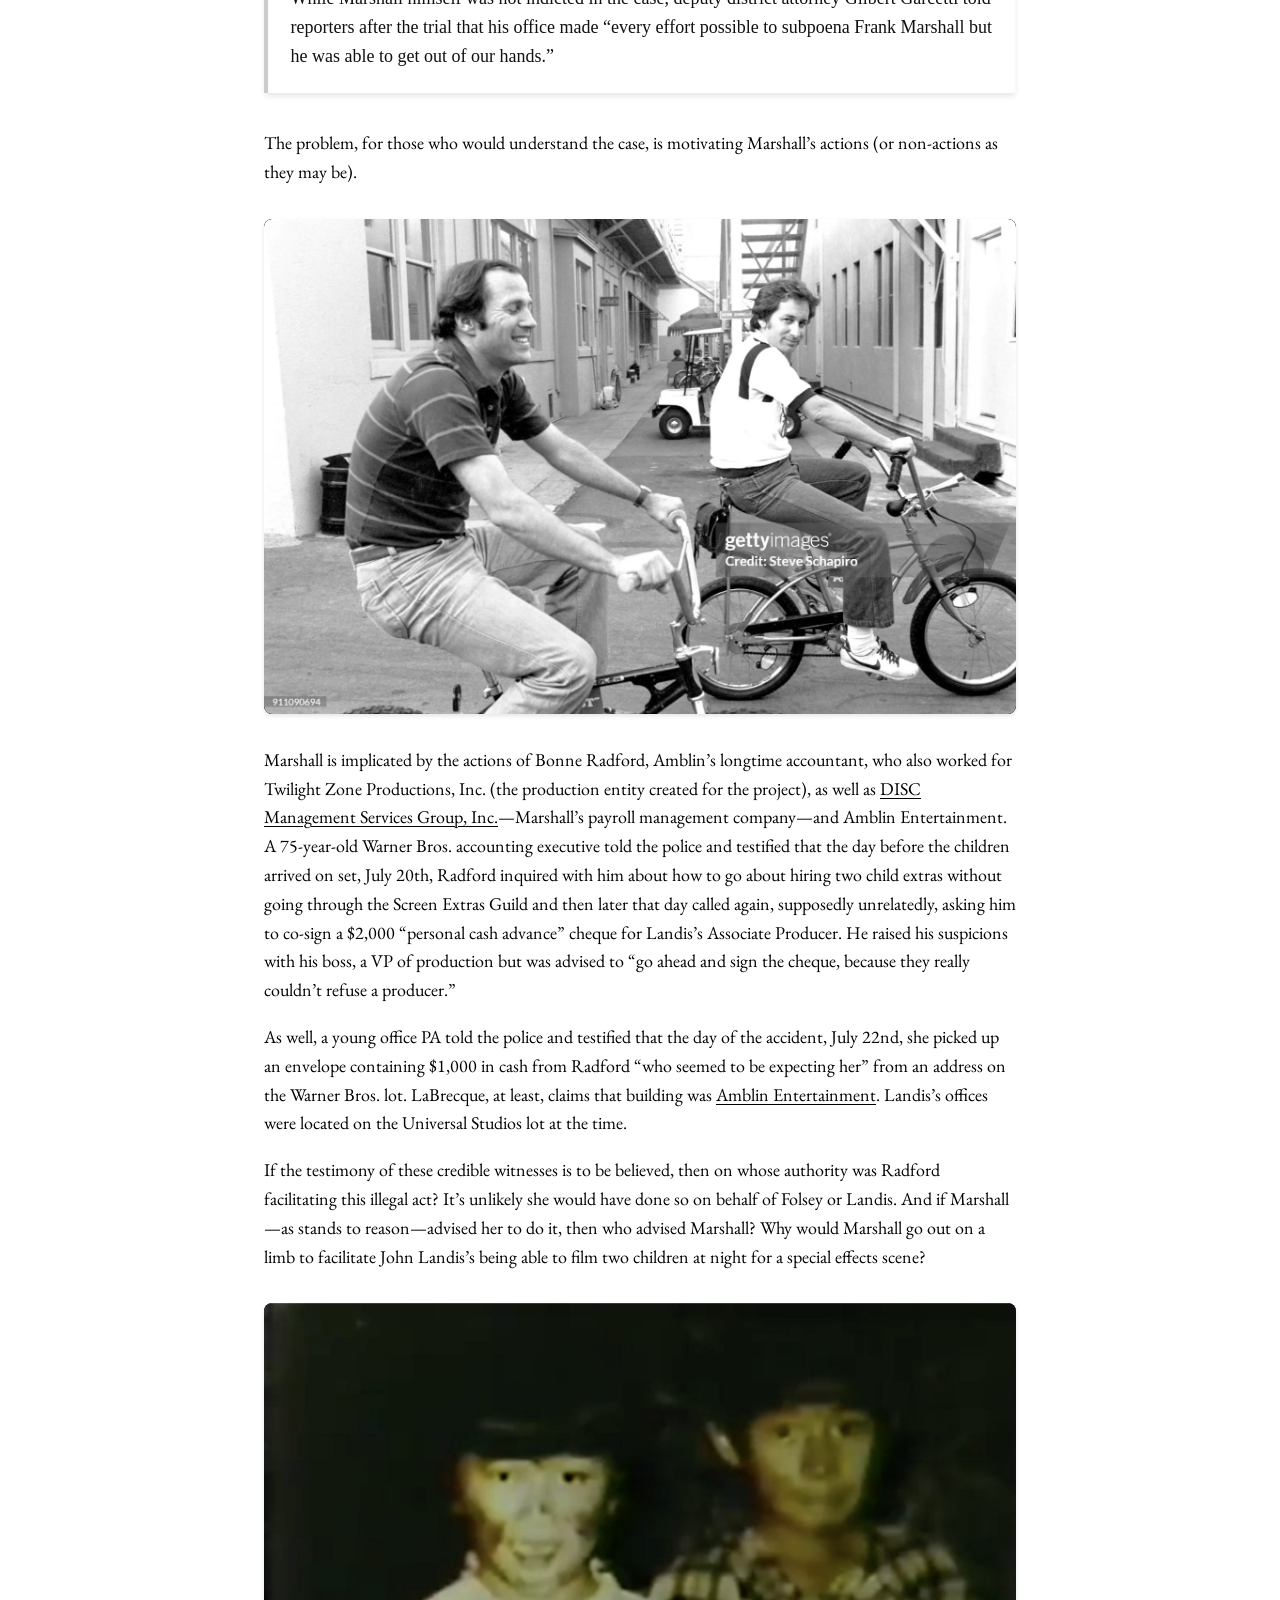
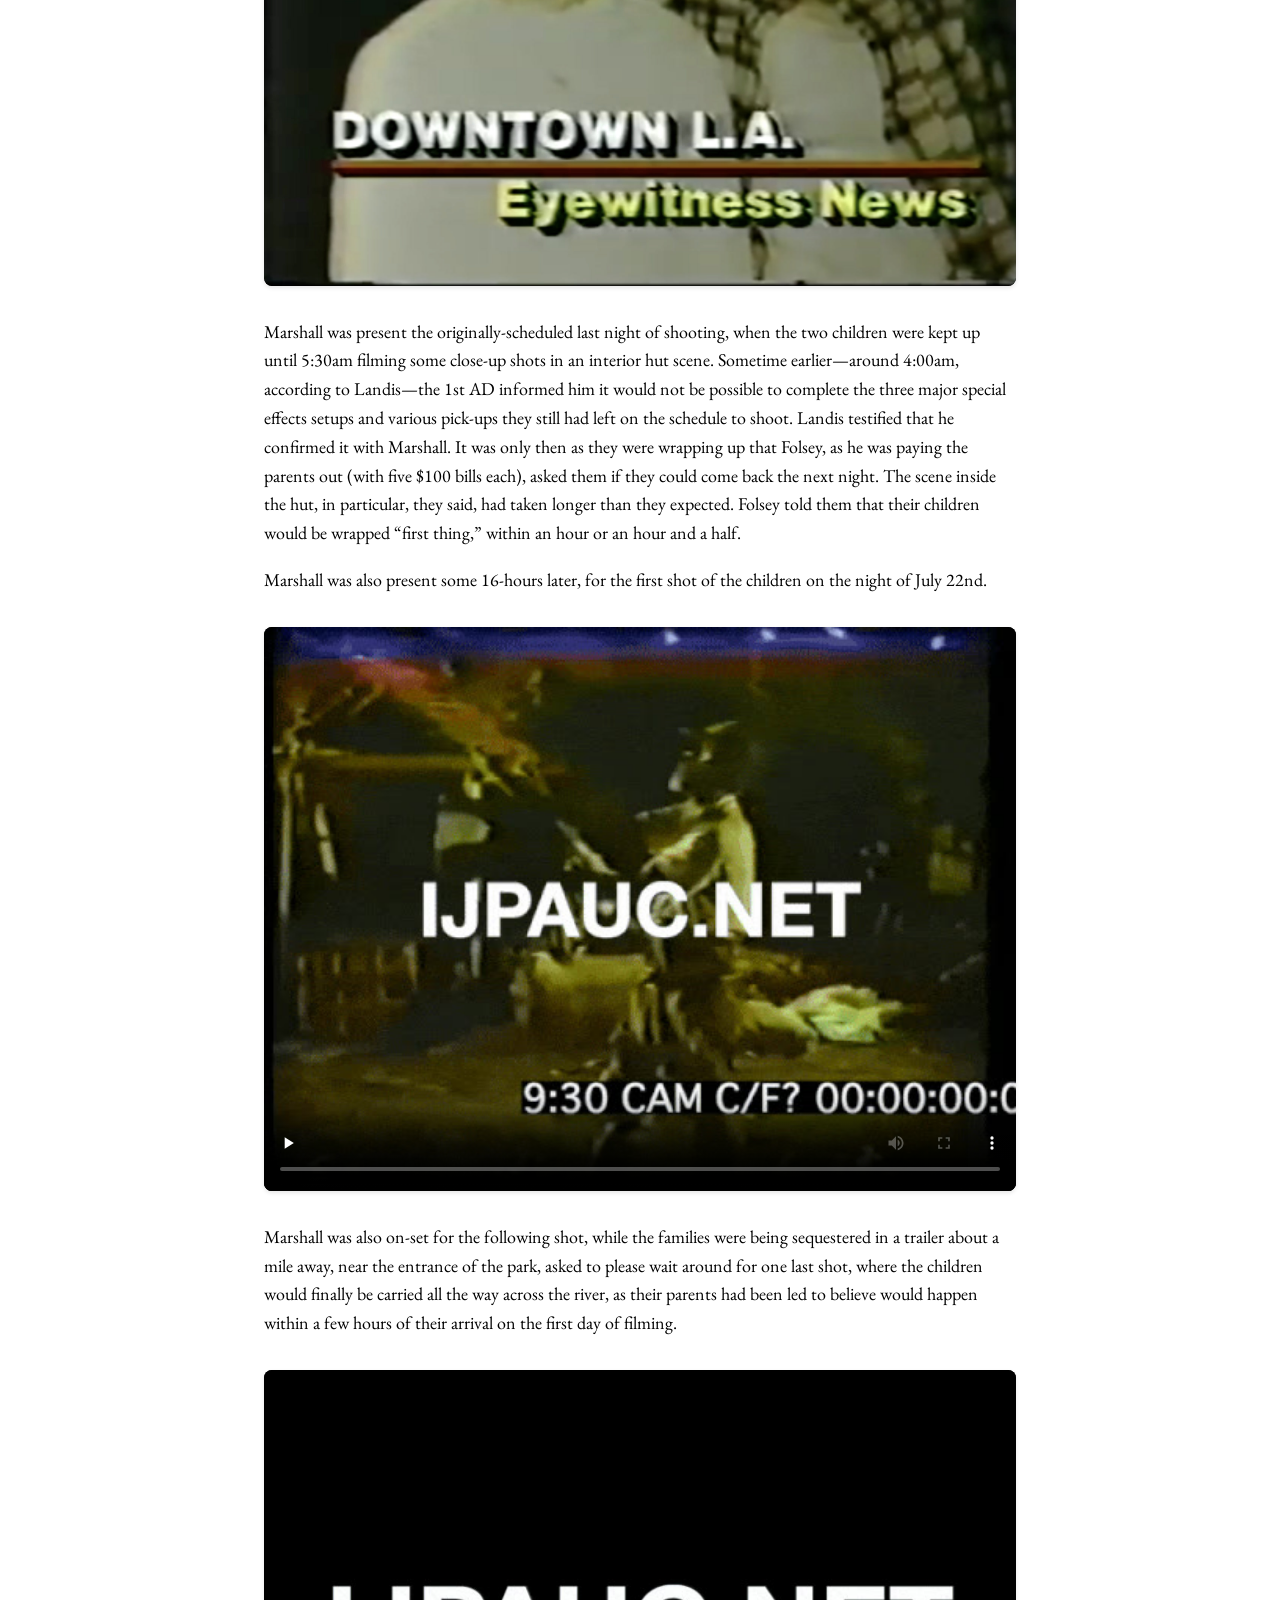
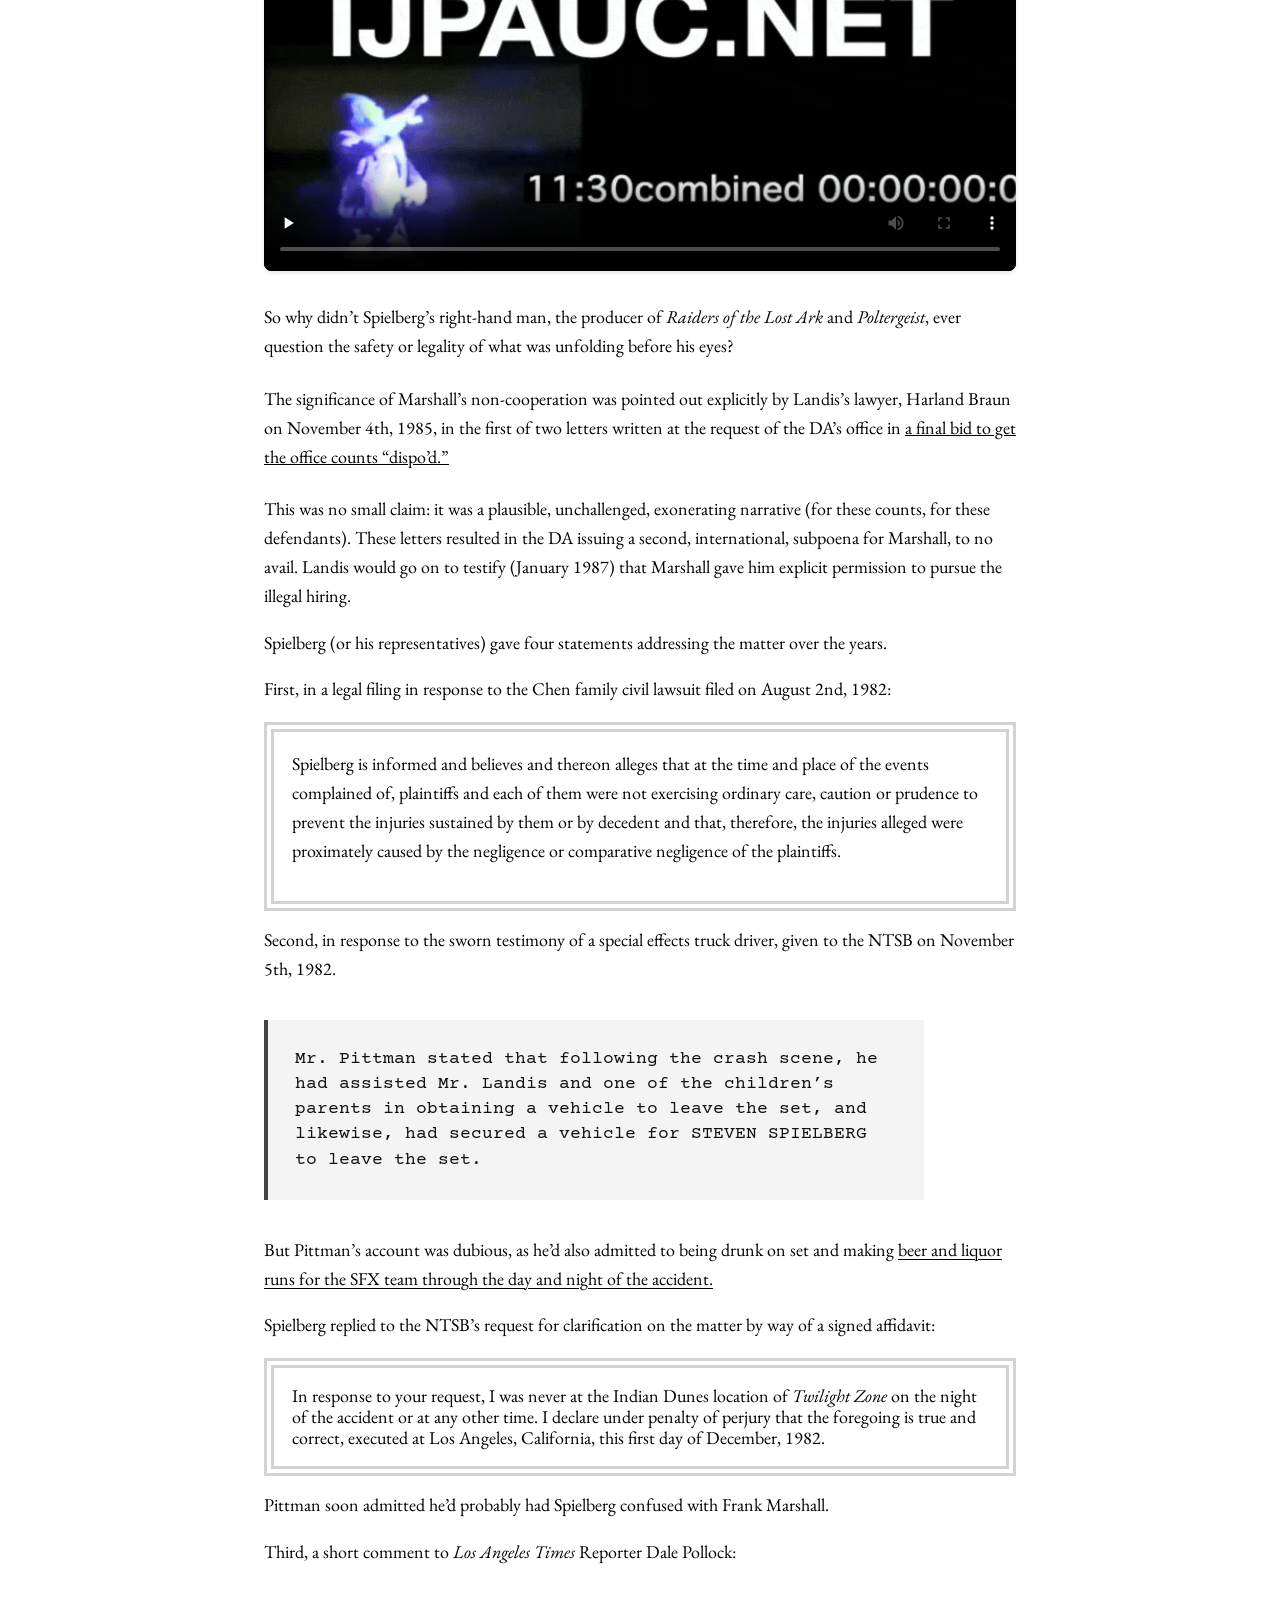
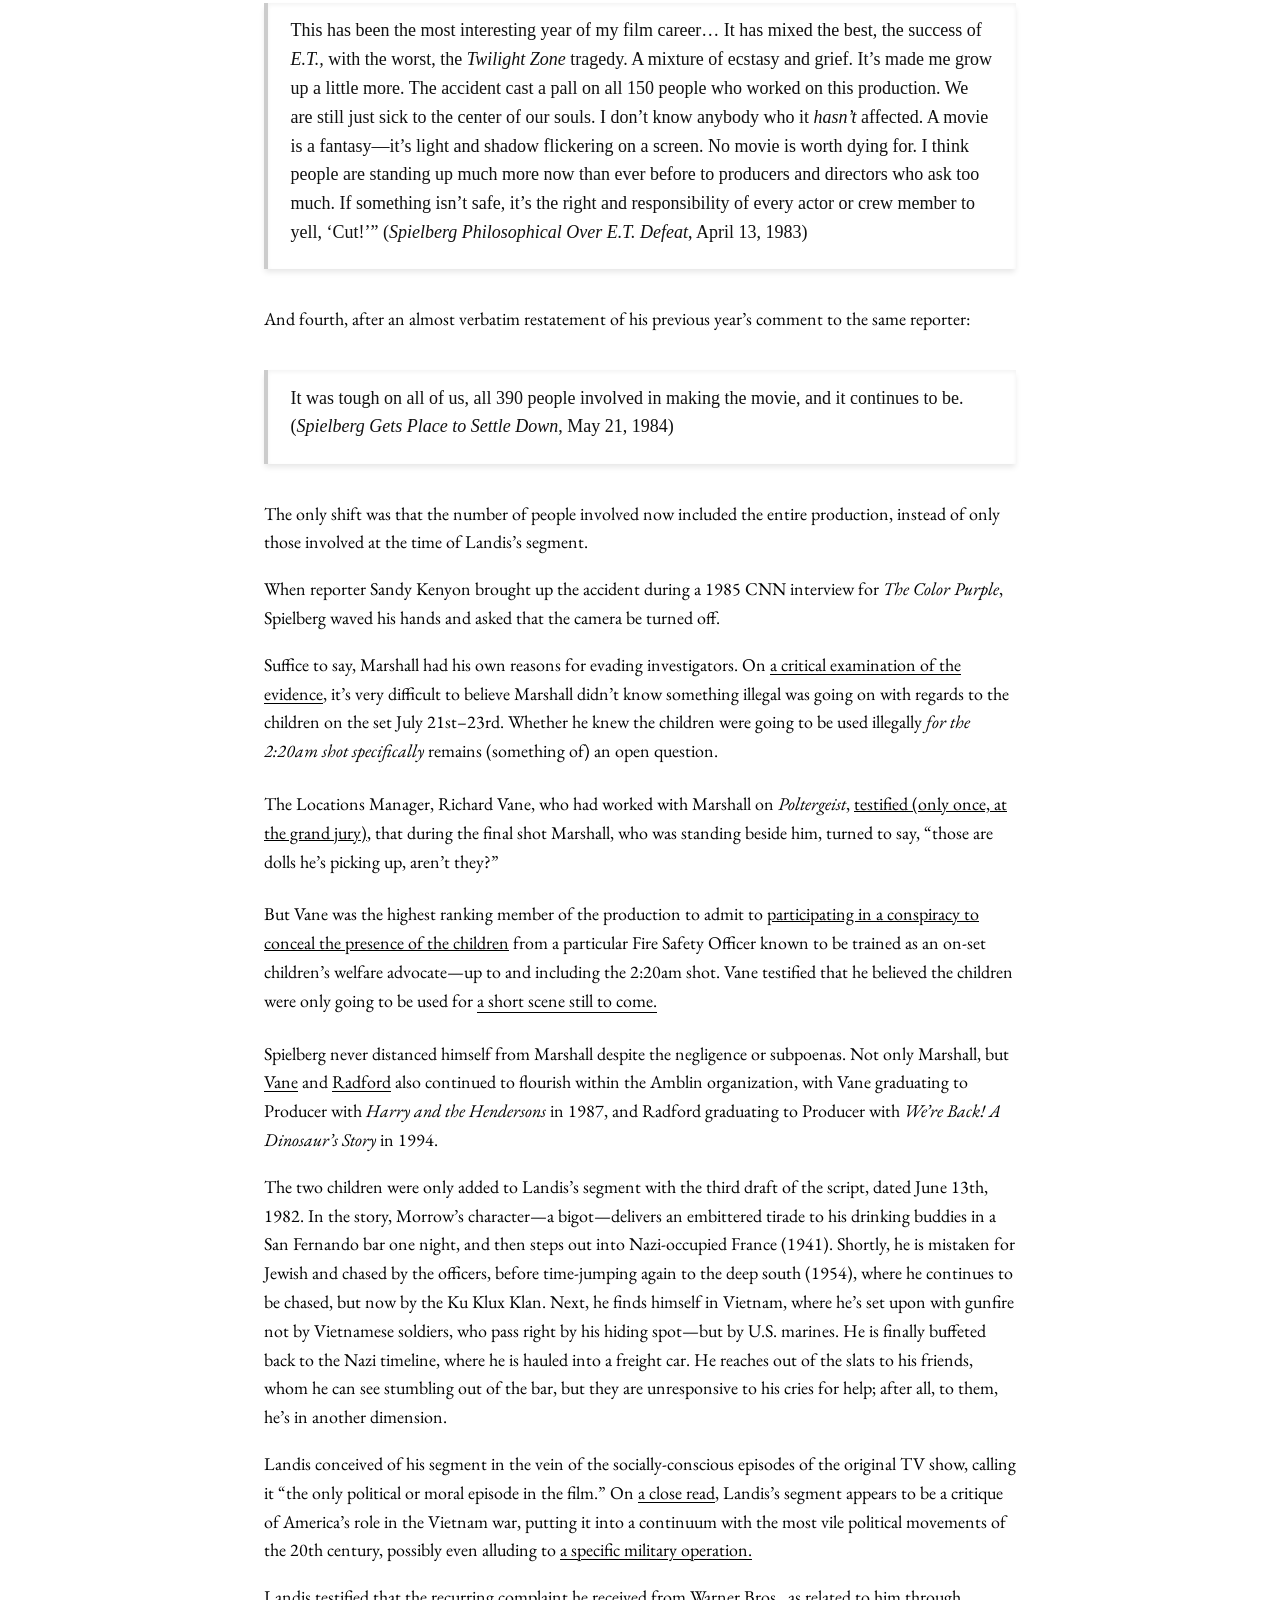
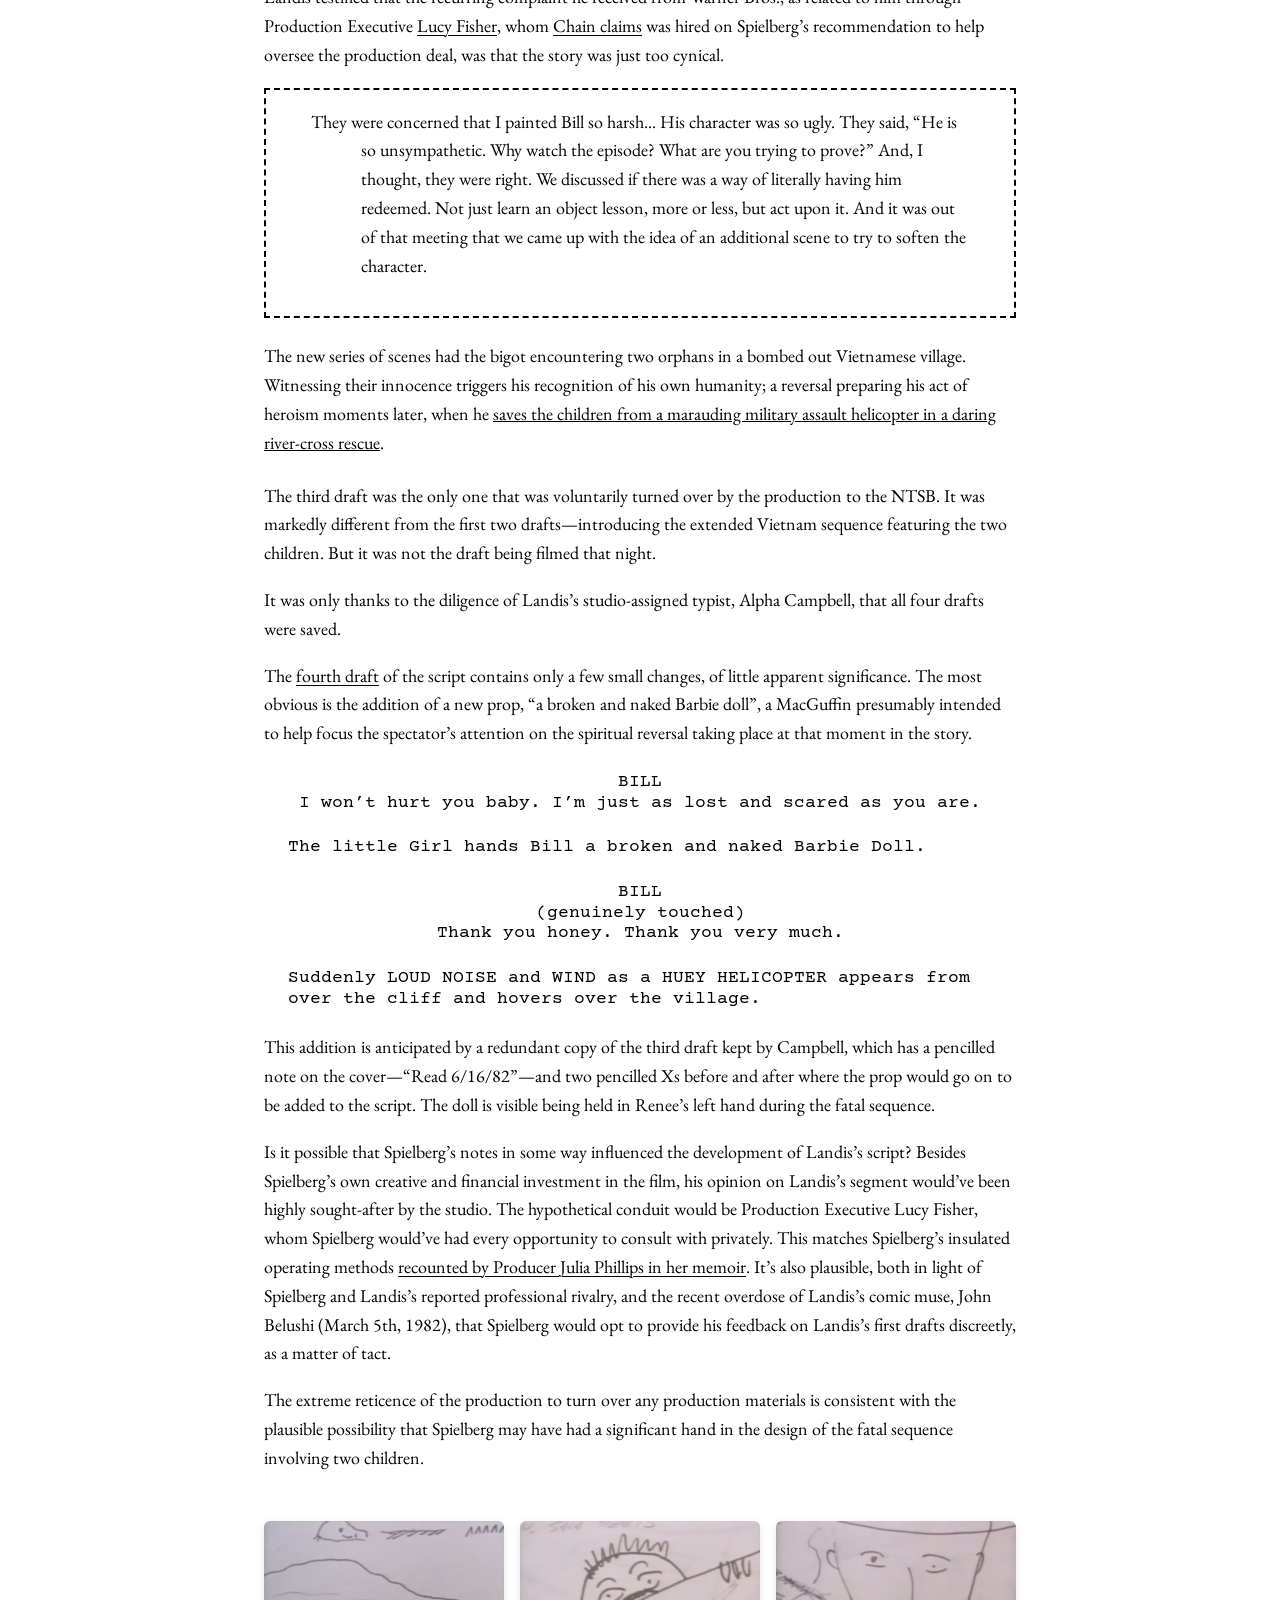
==== commit 4973036c: "Try11" ====
--- a/index.html
+++ b/index.html
@@ -3,7 +3,7 @@
 <head>
   <title>IJPAUC?</title>
   <link rel="icon" href="./favicon-v2.ico">
-  <link rel="stylesheet" type="text/css" href="./css/sass.css?v=26.11.01a">
+  <link rel="stylesheet" type="text/css" href="./css/sass.css?v=26.11.01b">
   <link rel="preconnect" href="https://fonts.googleapis.com">
   <link rel="preconnect" href="https://fonts.gstatic.com" crossorigin>
   <link href="https://fonts.googleapis.com/css2?family=Courier+Prime:ital,wght@0,400;0,700;1,400;1,700&family=EB+Garamond:ital,wght@0,400..800;1,400..800&display=swap" rel="stylesheet">
@@ -15,6 +15,14 @@
     .version-tag { font-size: 0.55em; white-space: nowrap; }
   </style>
   <meta name="description" content="Is Jurassic Park (1993) an Unconscious Confession?">
+  <link rel="canonical" href="https://ijpauc.net/">
+  <meta property="og:type" content="article">
+  <meta property="og:site_name" content="IJPAUC">
+  <meta property="og:title" content="Is Jurassic Park (1993) An Unconscious Confession?">
+  <meta property="og:description" content="In 1982, two illegally hired child extras were killed on the set of Twilight Zone: The Movie, a Steven Spielberg production. Spielberg’s involvement remains obscure.">
+  <meta property="og:url" content="https://ijpauc.net/">
+  <meta property="og:image" content="https://ijpauc.net/full/gifs/landingdemo-poster.jpg">
+  <meta name="twitter:card" content="summary_large_image">
   <meta name="viewport" content="width=device-width, initial-scale=1.0">
  <link rel="preload" href="./full/gifs/landingdemo-poster.jpg" as="image" fetchpriority="high">
   <style>
@@ -125,7 +133,7 @@
 <button id="music-toggle" class="music-icon" title="Cycle Background Music">🎶</button>
     <label for="toggle-x" class="dark-only version-tag" title="Toggle Invisibles">v1.2</label>
     <!-- Kept for older scripts that look up the ghost icon; never shown. -->
-    <label for="toggle-x" class="ghost-icon" style="display:none" aria-hidden="true"></label>
+    <label for="toggle-x" class="ghost-icon" hidden aria-hidden="true"></label>
   </div>
 </div>
       <div class="grid-cell menu-abstract">
@@ -180,12 +188,12 @@
   </div> <!-- End of .menu-header -->
   <!-- ✅ HERO -->
 <div id="hero-image-container">
-<video autoplay muted playsinline loop preload="auto" poster="./full/gifs/landingdemo-poster.jpg" id="hero-media" class="hero-media" width="640" height="480" data-fallback="./full/gifs/landingdemo.gif" data-fallback-alt="Landing animation">
+<video autoplay muted playsinline loop preload="auto" id="hero-media" class="hero-media" width="640" height="480" data-fallback="./full/gifs/landingdemo.gif" data-fallback-alt="Landing animation">
   <source src="./full/gifs/landingdemo1.mp4" type="video/mp4">
 </video>
-  <div class="hero-image-text">
+  <h1 class="hero-image-text">
     IS JURASSIC PARK<br>(1993)<br>AN UNCONSCIOUS CONFESSION?
-  </div>
+  </h1>
 </div>
 <input type="checkbox" id="toggle-pa" hidden>
 <input type="checkbox" id="toggle-ci" hidden>
@@ -221,7 +229,7 @@
 <p>In 1982, veteran Hollywood actor Vic Morrow (age 53) and two <a href="pages/dossier.html#section-01" class="track-link" data-id="page2">illegally-hired</a> child “extras,” Myca Dinh Le (age 7) and Renee Shin-Yi Chen (age 6) were <a href="https://en.wikipedia.org/wiki/Twilight_Zone_accident#" class="track-link" data-id="page3">killed during the filming of a Vietnam war rescue scene, involving at least fourteen gasoline-powered pyrotechnic charges, on the set of Warner Bros.’ <em>Twilight Zone: The Movie</em> (1983), when a Bell UH-1 “Huey” helicopter crashed on them</a>. As well, ample evidence suggested that the set had been operating in a state of <a href="pages/dossier.html#section-02" class="track-link" data-id="page4">extreme negligence</a>.</p>
 <div class="image-grid">
   <figure>
-<img src="./full/pics/01.jpg" loading="lazy">
+<img alt="Last known still photo of Myca and Renee, July 22nd, 1982." src="./full/pics/01.jpg" loading="lazy">
 <figcaption>Last known still photo of Myca and Renee, July 22nd, 1982.</figcaption></figure>
 </div>
 <p></p>
@@ -273,7 +281,7 @@
     <span class="clickable-word"><u>one of the case’s key witnesses</u></span>, the movie’s Executive Producer, Frank Marshall (<em>Raiders of the Lost Ark, Poltergeist</em>), managed to avoid speaking with investigators throughout 1982–1987, despite domestic and international subpoenas.
   </summary>
   <figure class ="scrapbook-img">
-    <img src="./full/pics/03.jpg" loading="lazy">
+    <img alt="Frank Marshall, Photographed in France, 1985." src="./full/pics/03.jpg" loading="lazy">
     <figcaption>Frank Marshall, Photographed in France, 1985.</figcaption>
   </figure>
   <ul>
@@ -307,10 +315,10 @@
 <p>Between the efforts of Spielberg, Marshall, Kennedy, and Lucas, <em>Raiders</em>—filmed primarily in North Africa—went off without a hitch. Together they rebooted Spielberg’s personal “loan-out” corporate entity, <a href="https://bizfileonline.sos.ca.gov/search/business" class="track-link" data-id="page30">Amblin Productions, Inc.</a> (est. 1970), as <a href="https://bizfileonline.sos.ca.gov/search/business" class="track-link" data-id="page31">Amblin Entertainment, Ltd.</a> (est. April 1980), which would go on to produce a fleet of family and adventure films and TV shows through the ’80s and ’90s. At the time the independent production company was housed in Building 102 on the Warner Bros. lot, where they had a multi-picture development deal. They only moved to their famous <a href="https://www.newyorker.com/magazine/1994/03/21/steven-spielberg-profile-schindlers-list" class="track-link" data-id="page32">Hacienda-style bungalow at Universal Studios in 1983</a>.</p>
 <div class="image-grid">
     <figure>
-        <img src="./full/pics/04.jpg" loading="lazy">
-    </figure>
-    <figure>
-        <img src="./full/pics/05.jpg" loading="lazy">
+        <img alt="Four people posing outside a low office building, early 1980s" src="./full/pics/04.jpg" loading="lazy">
+    </figure>
+    <figure>
+        <img alt="Melissa Mathison (Screenwriter, E.T.), Spielberg, Kennedy, and Marshall circa 1981." src="./full/pics/05.jpg" loading="lazy">
         <figcaption>Melissa Mathison (Screenwriter, E.T.), Spielberg, Kennedy, and Marshall circa 1981. Marshall and Kennedy began dating at the conclusion of Raiders after asking and receiving Spielberg’s blessing. <marginalia data-type="ci"> (F&G 66)</marginalia></figcaption>
     </figure></div>
 <p>Spielberg had been the one to discover the <em>Twilight Zone</em> movie project on Warner Bros.’ development slate in January of 1982; he brought it to Landis in March, proposing a collaboration, knowing Landis also loved the classic television IP.</p>
@@ -318,16 +326,16 @@
 <p>According to <a href="https://www.twilightzonemuseum.com/media/movie/index.php" class="track-link" data-id="page35">several interviews</a> detailing the early stages of production, Spielberg was heavily invested in the development of the film, both with regards to his own segment, and the narrative as a whole. Joe Dante (<em>Gremlins</em>), the director of the movie’s third segment, explained that the segments were originally conceived as more continuous and less discrete than they ended up becoming, with narrative segues, recurring characters, and other winks to earlier sequences. George Miller (<em>Mad Max</em>), the director of the fourth segment, said that when he was brought on the project in May 1982, he met with all three of Spielberg, Marshall, and Kennedy to discuss it, indicating that generally speaking the project was on the Amblin group’s radar<marginalia data-type="ci"> (qtd. in McBride 343)</marginalia>.</p>
 <p>As well, by 1982, Spielberg was in a state of self-described film-mania:</p>
 <div class="blockquote">
-  <p><a href="./full/mp4s/02_Celluloid_compressed.mp4" class="track-link" data-id="page36">...And all of a sudden I realized that I was a non-entity. I was existing only on celluloid, and I was losing my own identification with Steven Spielberg. And I was forming sprocket holes down both sides of my face and frame lines across my body. And I was starting to move at about eight-frames-a-second, which is too fast to be moving, in movie jargon.</a> <marginalia data-type="ci"> (<a href="https://youtu.be/iM-SYk0JAuU?si=QUMUR32_xKjzPOS7&amp;t=101" class="track-link" data-id="page37">60 Minutes Australia, 1982</a>)</marginalia></p>
-</div>
-<p>Spielberg was already embroiled in a PR controversy over his rumoured <a href="https://youtu.be/DGZanwuNO7o?si=GCBKot52VZrdgRY5" class="track-link" data-id="page38">backseat directing</a> of Tobe Hooper’s <em>Poltergeist</em>, when <a href="./full/mp4s/15_Poltergeist_Teaser_Tiny.mp4" class="track-link" data-id="page39">Spielberg’s credited role was Producer</a>.</p>
+  <p><a href="./full/mp4s/02_Celluloid_compressed.mp4" class="track-link" data-id="page36">...And all of a sudden I realized that I was a non-entity. I was existing only on celluloid, and I was losing my own identification with Steven Spielberg. And I was forming sprocket holes down both sides of my face and frame lines across my body. And I was starting to move at about eight-frames-a-second, which is too fast to be moving, in movie jargon.</a> <marginalia data-type="ci"> (<a href="https://youtu.be/iM-SYk0JAuU?t=101" class="track-link" data-id="page37">60 Minutes Australia, 1982</a>)</marginalia></p>
+</div>
+<p>Spielberg was already embroiled in a PR controversy over his rumoured <a href="https://youtu.be/DGZanwuNO7o" class="track-link" data-id="page38">backseat directing</a> of Tobe Hooper’s <em>Poltergeist</em>, when <a href="./full/mp4s/15_Poltergeist_Teaser_Tiny.mp4" class="track-link" data-id="page39">Spielberg’s credited role was Producer</a>.</p>
 <div class="image-grid no-bg-grid">
     <figure>
         <img loading="lazy" src="./full/pics/06.jpg" width="1600" height="923" alt="Poltergeist teaser trailer credits">
         <figcaption>The DGA fined Spielberg $15,000 for “denigrating the role of the director” by way of the size of the names in the credits of the trailer, ordered MGM to redo them, and to apologize to Hooper publicly. It’s unlikely the studio would have released the trailer without Spielberg’s approval.<marginalia data-type="pa">Spielberg took out his own two ads. All of this followed persistent rumours (continuing through at least May 1982) that Spielberg had been the real director of the project (McBride 336–40).</marginalia></figcaption>
     </figure>
     <figure>
-        <img src="./full/pics/07.jpg" loading="lazy">
+        <img alt="On June 2nd, 1982, Spielberg published a letter in two trade magazines apologizing for the perception that he was the one steering the ship." src="./full/pics/07.jpg" loading="lazy">
         <figcaption>On June 2nd, 1982, Spielberg published a letter in two trade magazines apologizing for the perception that he was the one steering the ship. <marginalia data-type="pa"><a href="pages/dossier.html#section-09" class="track-link" data-id="page40">Note the typist’s initials</a>.</marginalia></figcaption>
     </figure>
 </div>
@@ -344,15 +352,15 @@
 <p>The problem, for those who would understand the case, is motivating Marshall’s actions (or non-actions as they may be).</p>
 <div class="image-grid">
     <figure>
-        <img src="./full/pics/08.jpg" loading="lazy">
+        <img alt="Marshall and Spielberg circa 1981." src="./full/pics/08.jpg" loading="lazy">
         <figcaption>Marshall and Spielberg circa 1981.</figcaption>
     </figure></div>
 <p>Marshall is implicated by the actions of Bonne Radford, Amblin’s longtime accountant, who also worked for Twilight Zone Productions, Inc. (the production entity created for the project), as well as <a href="pages/dossier.html#section-10" class="track-link" data-id="page42">DISC Management Services Group, Inc.</a>—Marshall’s payroll management company—and Amblin Entertainment<marginalia data-type="pa"> (along with two of her sisters, one of whom was Marshall’s personal secretary)</marginalia>. A 75-year-old Warner Bros. accounting executive<marginalia data-type="ch"> (Jim Henderling)</marginalia> told the police and testified that the day before the children arrived on set, July 20th, Radford inquired with him about how to go about hiring two child extras without going through the Screen Extras Guild and then later that day called again, supposedly unrelatedly, asking him to co-sign a $2,000 “personal cash advance” cheque for Landis’s Associate Producer. He raised his suspicions with his boss, a VP of production<marginalia data-type="ch"> (<a href="pages/dossier.html#section-05n">Ed Morey</a>)</marginalia> but was advised to “go ahead and sign the cheque, because they really couldn’t refuse a producer.” <marginalia data-type="ci"> (Police Report)</marginalia></p>
-<p>As well, a young office PA<marginalia data-type="ch"> (Carolyn Lee-Epstein)</marginalia> told the police and testified that the day of the accident, July 22nd, she picked up an envelope containing $1,000 in cash from Radford “who seemed to be expecting her” from an address on the Warner Bros. lot. LaBrecque, at least, claims that building was <a href="https://youtu.be/8K1Crn34cEg?si=2auiPNsDI6hhKx-5" class="track-link" data-id="page43">Amblin Entertainment</a><marginalia data-type="ci"> (22; cf. 176)</marginalia>. Landis’s offices were located on the Universal Studios lot at the time.</p>
+<p>As well, a young office PA<marginalia data-type="ch"> (Carolyn Lee-Epstein)</marginalia> told the police and testified that the day of the accident, July 22nd, she picked up an envelope containing $1,000 in cash from Radford “who seemed to be expecting her” from an address on the Warner Bros. lot. LaBrecque, at least, claims that building was <a href="https://youtu.be/8K1Crn34cEg" class="track-link" data-id="page43">Amblin Entertainment</a><marginalia data-type="ci"> (22; cf. 176)</marginalia>. Landis’s offices were located on the Universal Studios lot at the time.</p>
 <p>If the testimony of these credible witnesses is to be believed, then on whose authority was Radford facilitating this illegal act? It’s unlikely she would have done so on behalf of Folsey or Landis. And if Marshall—as stands to reason—advised her to do it, then who advised Marshall? Why would Marshall go out on a limb to facilitate John Landis’s being able to film two children at night for a special effects scene?</p>
 <div class="image-grid">
     <figure>
-        <img src="./full/pics/09.jpg" loading="lazy">
+        <img alt="Photo of children from night before the accident, July 21st, 1982" src="./full/pics/09.jpg" loading="lazy">
         <figcaption>Photo of children from night before the accident, July 21st, 1982 <marginalia data-type="pa">(the shoot’s originally intended wrap date, and scheduled “family day.”)</marginalia></figcaption>
     </figure></div>
 <p>Marshall was present the originally-scheduled last night of shooting<marginalia data-type="pa"> (July 21st/22nd)</marginalia>, when the two children <marginalia data-type="pa">(6-and-7-years-old)</marginalia> were kept up until 5:30am filming some close-up shots in an interior hut scene. Sometime earlier—around 4:00am, according to Landis—the 1st AD informed him it would not be possible to complete the three major special effects setups and various pick-ups they still had left on the schedule to shoot. Landis testified that he confirmed it with Marshall. It was only then as they were wrapping up that Folsey, as he was paying the parents out (with five $100 bills each), asked them if they could come back the next night. The scene inside the hut, in particular, they said, had taken longer than they expected. Folsey told them that their children would be wrapped “first thing,” within an hour or an hour and a half.</p>
@@ -535,36 +543,36 @@
 <p>This being said, I believe a third vector of analysis is worth considering before we cast the matter to history.</p>
 <div class="image-grid-strict169">
     <figure>
-        <a href="https://linktr.ee/jurassictime?fbclid=IwY2xjawJ8rvlleHRuA2FlbQIxMABicmlkETFpWmRBYm02cUR1R01ySzV4AR7klSYAz2ldEe1rv5gaCqQpvUheLjYQ-rw8WFNcdeq4QA1QJrPjkoWvl6iRWw_aem_-L44-Eeqd1hrPcO_QPeoNg" class="track-link" data-id="page57"><img src="./full/pics/10.jpg" loading="lazy"></a>
-        <figcaption><a href="https://linktr.ee/jurassictime?fbclid=IwY2xjawJ8rvlleHRuA2FlbQIxMABicmlkETFpWmRBYm02cUR1R01ySzV4AR7klSYAz2ldEe1rv5gaCqQpvUheLjYQ-rw8WFNcdeq4QA1QJrPjkoWvl6iRWw_aem_-L44-Eeqd1hrPcO_QPeoNg" class="track-link" data-id="page58">Jurassic Park early storyboards.</a> Based on thumbnail sketches by Steven Spielberg (1990). There is no mention of a doll, pigtails, or Asian Lex in any draft of the book or script.</figcaption>
+        <a href="https://linktr.ee/jurassictime" class="track-link" data-id="page57"><img alt="Jurassic Park early storyboards. Based on thumbnail sketches by Steven Spielberg (1990)." src="./full/pics/10.jpg" loading="lazy"></a>
+        <figcaption><a href="https://linktr.ee/jurassictime" class="track-link" data-id="page58">Jurassic Park early storyboards.</a> Based on thumbnail sketches by Steven Spielberg (1990). There is no mention of a doll, pigtails, or Asian Lex in any draft of the book or script.</figcaption>
     </figure>
 <figure>
-    <img src="./full/pics/01.jpg" loading="lazy">
+    <img alt="“Broken and naked Barbie doll” prop not pictured." src="./full/pics/01.jpg" loading="lazy">
      <figcaption>“Broken and naked Barbie doll” prop not pictured.</figcaption></figure>
   </div>
 <div class="image-grid">
     <figure>
-        <img src="./full/pics/11.jpg" loading="lazy">
+        <img alt="Scene 68" src="./full/pics/11.jpg" loading="lazy">
         <figcaption>Scene 68<marginalia data-type="pa"><a href="./full/mp4s/04_Bubble_compressed.mp4" class="track-link" data-id="page59">. Spielberg explains the “protective bubble.”</a></marginalia></figcaption>
     </figure>
     <figure>
-        <img src="./full/pics/12.jpg" loading="lazy">
+        <img alt="Scene 72" src="./full/pics/12.jpg" loading="lazy">
         <figcaption>Scene 72</figcaption>
     </figure>
     <figure>
-        <img src="./full/pics/13.jpg" loading="lazy">
+        <img alt="Scene 75" src="./full/pics/13.jpg" loading="lazy">
         <figcaption>Scene 75<marginalia data-type="pa"> (approx.—early drafts only)</marginalia></figcaption>
     </figure>
     <figure>
-        <img src="./full/pics/15.jpg" loading="lazy">
+        <img alt="Scene 84" src="./full/pics/15.jpg" loading="lazy">
         <figcaption>Scene 84</figcaption>
     </figure>
     <figure>
-        <img src="./full/pics/16.jpg" loading="lazy">
+        <img alt="Scene 137 (Rotunda)" src="./full/pics/16.jpg" loading="lazy">
         <figcaption>Scene 137 (Rotunda)</figcaption>
     </figure>
     <figure>
-        <img src="./full/pics/17.jpg" loading="lazy">
+        <img alt="Scene 137 (Rotunda)" src="./full/pics/17.jpg" loading="lazy">
         <figcaption>Scene 137 (Rotunda)</figcaption>
     </figure>
 </div>
@@ -574,11 +582,11 @@
 <p>One of the setpieces stood above the rest: the main road T-Rex attack, a central story moment presenting key problems for the Visual Effects department.</p>
 <div class="image-grid">
 <figure>
-          <img src="./full/pics/d056.jpg" loading="lazy">
+          <img alt="Jurassic Park production painting: the T. rex attacks the tour car in the rain" src="./full/pics/d056.jpg" loading="lazy">
           <figcaption><marginalia data-type="pa"> Early concept art by Craig Mullens.</marginalia></figcaption>
         </figure>
     <figure>
-        <img src="./full/pics/d057.jpg" loading="lazy">
+        <img alt="According to Production Designer Rick Carter, Spielberg not only approved but “designed” the scene." src="./full/pics/d057.jpg" loading="lazy">
         <figcaption>According to <a href="https://jurassictime.wixsite.com/memoirs/rick-carters-jurassic-park" class="track-link" data-id="page61">Production Designer Rick Carter,</a> Spielberg not only approved but “designed” the scene.</figcaption>
     </figure>
   </div>
@@ -605,11 +613,11 @@
 </details>
 <div class="image-grid">
     <figure>
-        <img src="./full/pics/18.jpg" loading="lazy">
+        <img alt="Hammond’s fate in Crichton’s first draft (September 1990)." src="./full/pics/18.jpg" loading="lazy">
         <figcaption>Hammond’s fate in Crichton’s first draft (September 1990).</figcaption>
     </figure>
     <figure>
-        <img src="./full/pics/22.jpg" loading="lazy">
+        <img alt="Hammond is played by Sir Richard Attenborough, whose Gandhi (1982) won the Oscar over E.T." src="./full/pics/22.jpg" loading="lazy">
         <figcaption>Hammond is played by Sir Richard Attenborough, whose Gandhi (1982) won the Oscar over E.T. in April 1983.<marginalia data-type="pa">Spielberg said he was touched by Attenborough’s graciousness during the 1983 awards season. Before
         accepting his Golden Globe, Attenborough approached Spielberg and said, “This isn’t right, this should be yours.”</marginalia> According to Koepp, <a href="https://podcasts.apple.com/ca/podcast/script-apart/id1518622561?i=1000616197924" class="track-link" data-id="page63">“Steven identified with him, whether consciously or not.”</a></figcaption>
     </figure>
@@ -617,16 +625,16 @@
 <p>Another eerie detail is the amount Hammond’s financiers are being sued for by a family of a young worker killed in a velociraptor attack fraudulently represented as an “industrial accident” (the story’s inciting incident), echoing the damages claimed by the Chen and Le families and eventually paid out to them. No such detail is present in Crichton’s novel or any of the earlier drafts.</p>
 <div class="image-grid">
     <figure>
-  <img src="./full/pics/19.jpg" alt="Thumbnail" style="max-width: 100%; height: auto;" loading="lazy">
+  <img src="./full/pics/19.jpg" alt="May 1st, 1992 draft of Jurassic Park." loading="lazy">
         <figcaption>May 1st, 1992 draft of Jurassic Park<marginalia data-type="pa"> (Koepp)</marginalia>.</figcaption>
     </figure>
     <figure>
-  <img src="./full/pics/20.jpg" alt="Thumbnail" style="max-width: 100%; height: auto;" loading="lazy">
+  <img src="./full/pics/20.jpg" alt="June 2nd, 1992 draft of Jurassic Park." loading="lazy">
         <figcaption>June 2nd, 1992 draft of Jurassic Park<marginalia data-type="pa"> (Koepp)</marginalia>.</figcaption>
     </figure>
 
     <figure>
-  <img src="./full/pics/21.jpg" alt="Thumbnail" style="max-width: 100%; height: auto;" loading="lazy">
+  <img src="./full/pics/21.jpg" alt="August 26th, 1992 final draft of Jurassic Park." loading="lazy">
         <figcaption>August 26th, 1992 final draft of Jurassic Park<marginalia data-type="pa"> (Koepp)</marginalia>.</figcaption>
     </figure>
 </div>
@@ -678,14 +686,14 @@
 <div class = "book-page"><p>It is left to the patient in all essentials to determine the course of the analysis and the arrangement of the material; any systematic handling of particular symptoms or complexes thus becomes impossible. In complete contrast to what happened with hypnotism and with the urging method<marginalia data-type="pa"> [Freud’s earlier methods of treating neuroses]</marginalia>, interrelated material makes its appearance at different times and at different points in the treatment. To a spectator, therefore—though in fact there can be none—an analytic treatment would seem completely obscure.</p></div>
 <div class="image-grid">
     <figure>
-        <img src="./full/gifs/d18.gif" loading="lazy">
-    </figure>
-    <figure>
-        <img src="./full/gifs/gif97.gif" loading="lazy">
+        <img alt="ILM computer-animation test: a T. rex skeleton walking" src="./full/gifs/d18.gif" loading="lazy">
+    </figure>
+    <figure>
+        <img alt="Jurassic World (2015)" src="./full/gifs/gif97.gif" loading="lazy">
         <figcaption>Jurassic World (2015)</figcaption>
     </figure>
   </div>
-<p>By the time Koepp took over <em>Jurassic Park</em> screenwriting duties in March 1992, <em>Jurassic Park</em> was taking on a self-reflective sheen. In the wake of the producers’ <a href="pages/dossier.html#section-17" class="track-link" data-id="page73">awesome encounter with CGI in early 1992</a>, the sequence of scenes was rearranged to re-enact a similar experience for the spectator, who would themselves be <a href=".full/mp4s/07_meta-implications_compressed.mp4" class="track-link" data-id="page74">witnessing the wonders of seamlessly-integrated CGI</a> for the first time, while also being in a movie theatre, theme park ride, powered by a computer lab, etc. Film theorist Constance Balides points out that <em>Jurassic Park</em>’s reflexive focus on technology and its own marketing potential isn’t concealed but rather “hypervisible.”<marginalia data-type="ci"> (qtd. in <a href="https://archive.org/details/cinemaofstevensp0000morr" class="track-link" data-id="page75">Morris</a>)</marginalia></p>
+<p>By the time Koepp took over <em>Jurassic Park</em> screenwriting duties in March 1992, <em>Jurassic Park</em> was taking on a self-reflective sheen. In the wake of the producers’ <a href="pages/dossier.html#section-17" class="track-link" data-id="page73">awesome encounter with CGI in early 1992</a>, the sequence of scenes was rearranged to re-enact a similar experience for the spectator, who would themselves be <a href="./full/mp4s/07_meta-implications_compressed.mp4" class="track-link" data-id="page74">witnessing the wonders of seamlessly-integrated CGI</a> for the first time, while also being in a movie theatre, theme park ride, powered by a computer lab, etc. Film theorist Constance Balides points out that <em>Jurassic Park</em>’s reflexive focus on technology and its own marketing potential isn’t concealed but rather “hypervisible.”<marginalia data-type="ci"> (qtd. in <a href="https://archive.org/details/cinemaofstevensp0000morr" class="track-link" data-id="page75">Morris</a>)</marginalia></p>
 <div class = "blockquote">
 <p><a href="./full/mp4s/07_meta-implications_compressed.mp4" class="track-link" data-id="page76">... When we worked on this we were conscious of the irony that we were making a movie about greedy theme-park people for greedy theme-park people. We thought that was kind of funny. There’s a shot in the movie that lingers over <a href="./full/mp4s/08_marketingreel1_compressed.mp4" class="track-link" data-id="page 88"
 >pajamas</a>, or a <a href="./full/mp4s/09_marketingreel2_compressed.mp4" class="track-link" data-id="page77">lunch box</a>, or whatever it is, so we’re trying to acknowledge that there’s some irony in that and some meta-implications.</a></p>
@@ -736,11 +744,11 @@
   <figcaption>Camera (A) Close-up (hover to inspect)</figcaption>
 </figure>
     <figure>
-        <img src="./full/pics/33.jpg" loading="lazy">
+        <img alt="Camera (B) Wide/Master" src="./full/pics/33.jpg" loading="lazy">
        <figcaption>Camera (B) Wide/Master</figcaption>
     </figure>
     <figure>
-        <img src="./full/pics/34.jpg" loading="lazy">
+        <img alt="Camera (A) Close-up" src="./full/pics/34.jpg" loading="lazy">
         <figcaption>Camera (A) Close-up</figcaption>
     </figure>
 </div>
@@ -756,15 +764,15 @@
 <p>Although Grant admits “Malcolm was right,” generally speaking, it’s actually his own specific, more optimistic, conjecture which is validated by the discovery of the emergent clutch of raptor eggs. Malcolm’s prediction, “Life finds a way,” does not necessarily mean that the cosmos will punish us for our transgressions—or must, for us to learn, as Malcolm asserts. It may be enough for us to be guided back to the path, chastened but intact. And so in the end Grant is poised to accept <a href="pages/dossier.html#section-22" class="track-link" data-id="page84">creation</a> as a generally compassionate and redemptive phenomenon, and move on to the next stage of his life—fatherhood—echoing Spielberg’s state of mind prior to the birth of his first son with his first wife, Amy Irving, on June 13th, 1985.</p>
 <div class="image-grid">
     <figure>
-        <img src="./full/pics/35.jpg" loading="lazy">
+        <img alt="Sometime between September 24th, 1984, and February 2nd, 1985, Indian Dunes for The Color Purple (1985)." src="./full/pics/35.jpg" loading="lazy">
         <figcaption>Sometime between September 24th, 1984, and February 2nd, 1985,<marginalia data-type="pa"> Marshall, Spielberg, and Kennedy returned to</marginalia> Indian Dunes<marginalia> of all places</marginalia> for The Color Purple (1985)<marginalia data-type="pa">, to film a scene barely alluded to in Alice Walker’s original book and not in the script</marginalia>.</figcaption>
     </figure>
     <figure>
-        <img src="./full/pics/36.jpg" loading="lazy">
+        <img alt="1985" src="./full/pics/36.jpg" loading="lazy">
         <figcaption>1985</figcaption>
     </figure>
        <figure>
-        <img src="./full/pics/37.jpg" loading="lazy">
+        <img alt="1994" src="./full/pics/37.jpg" loading="lazy">
         <figcaption>1994</figcaption>
     </figure>
 </div>
